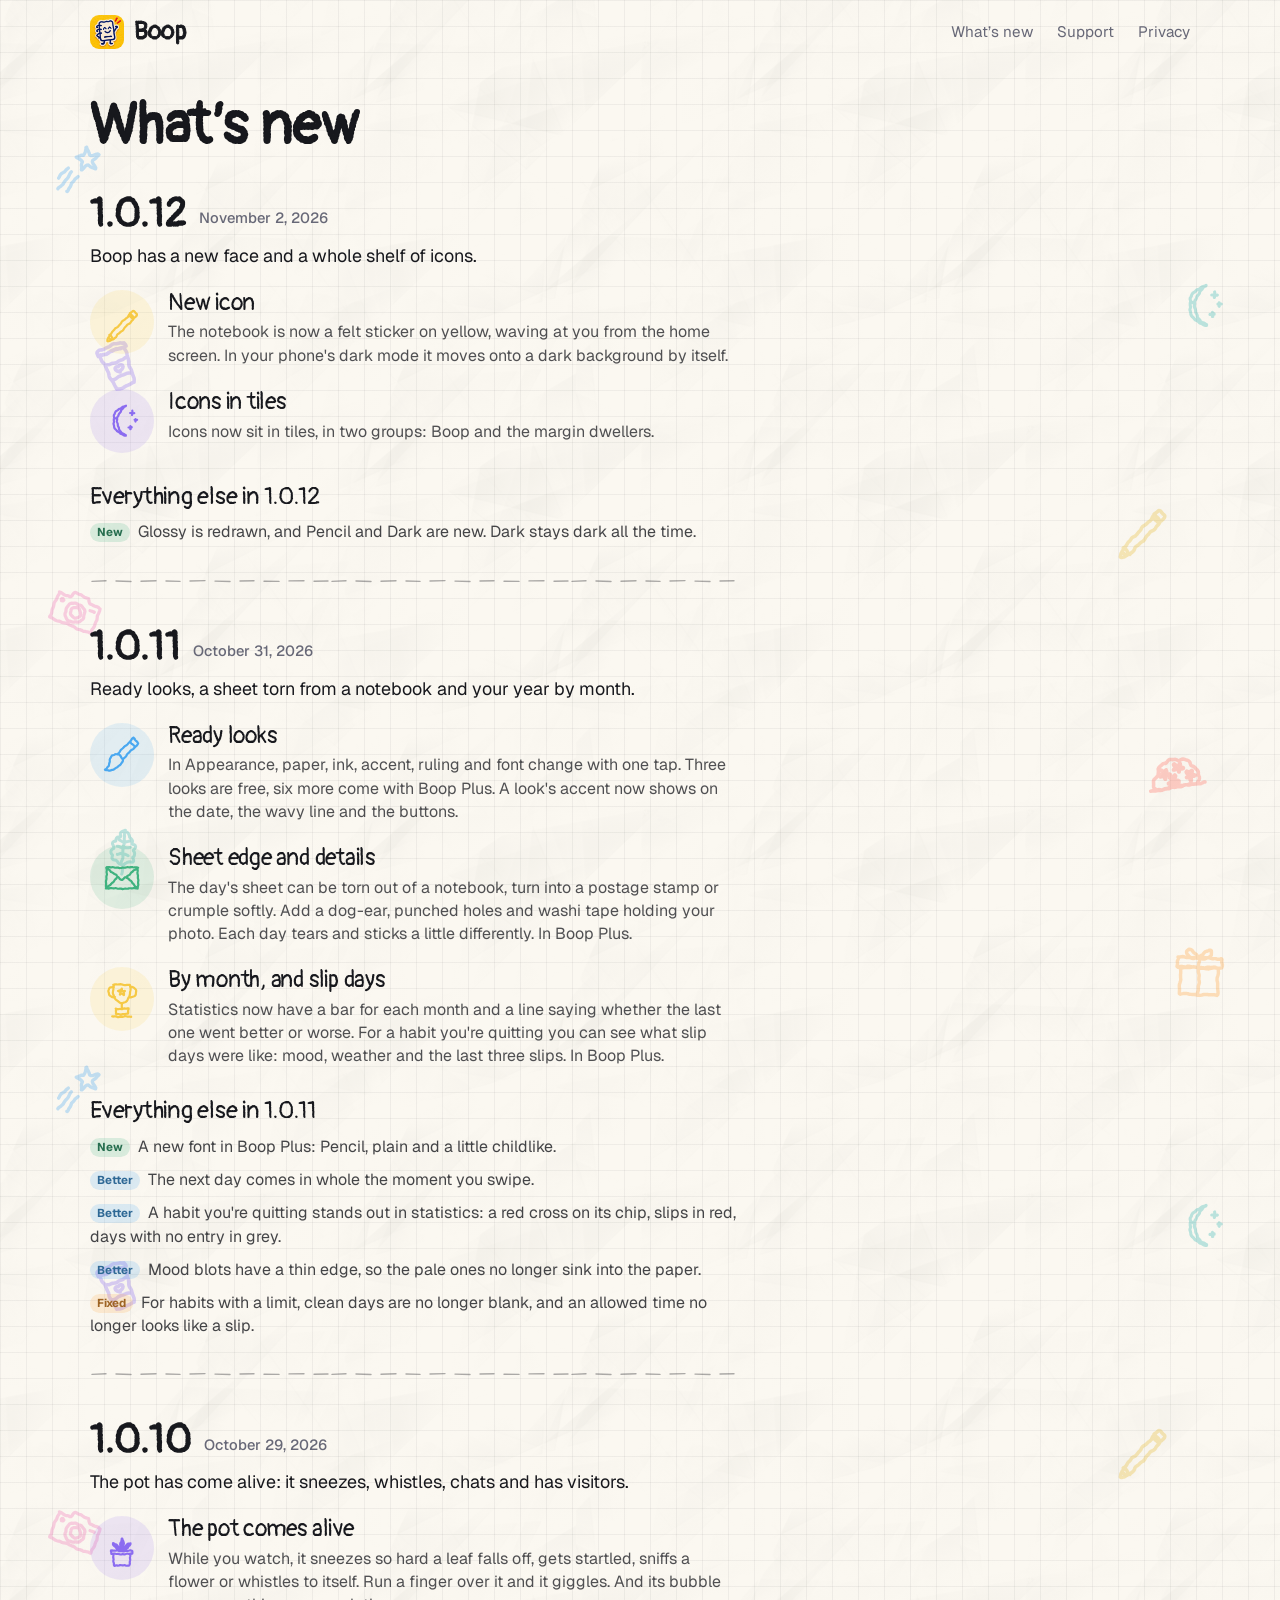
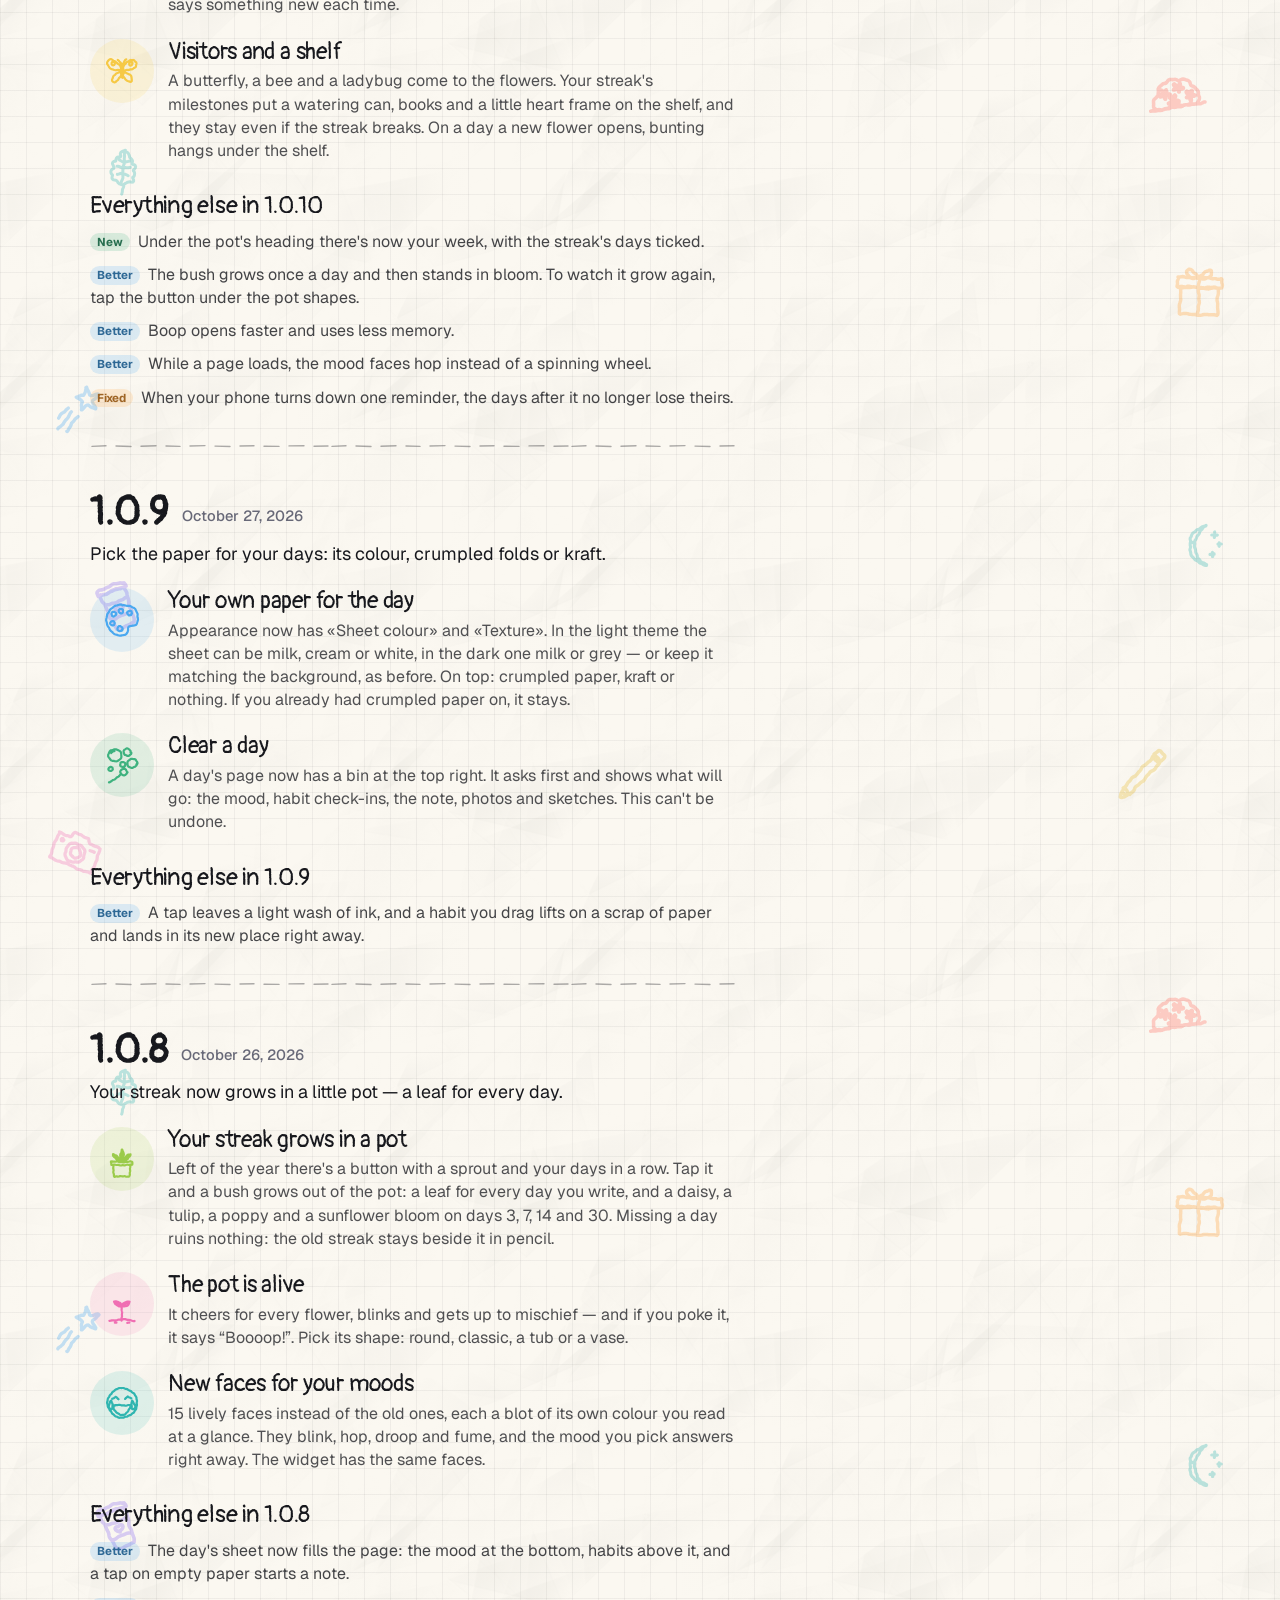
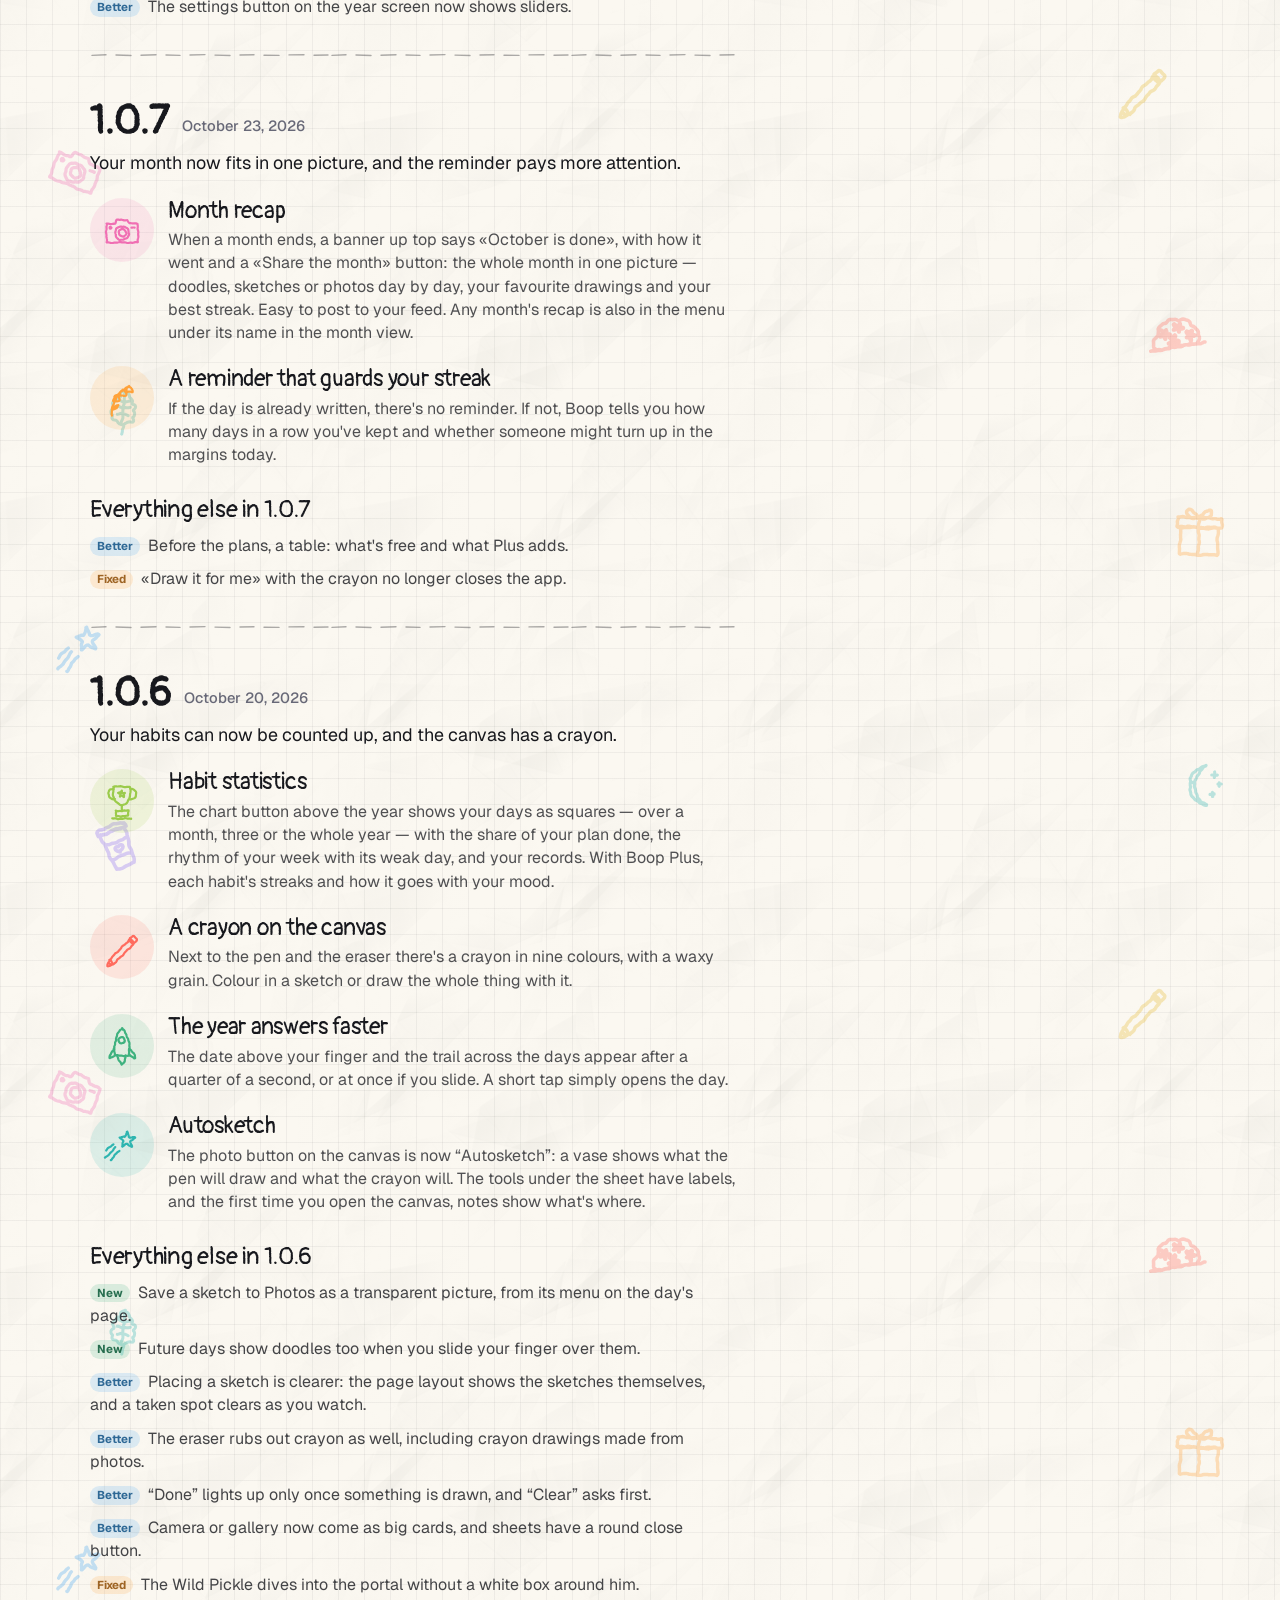
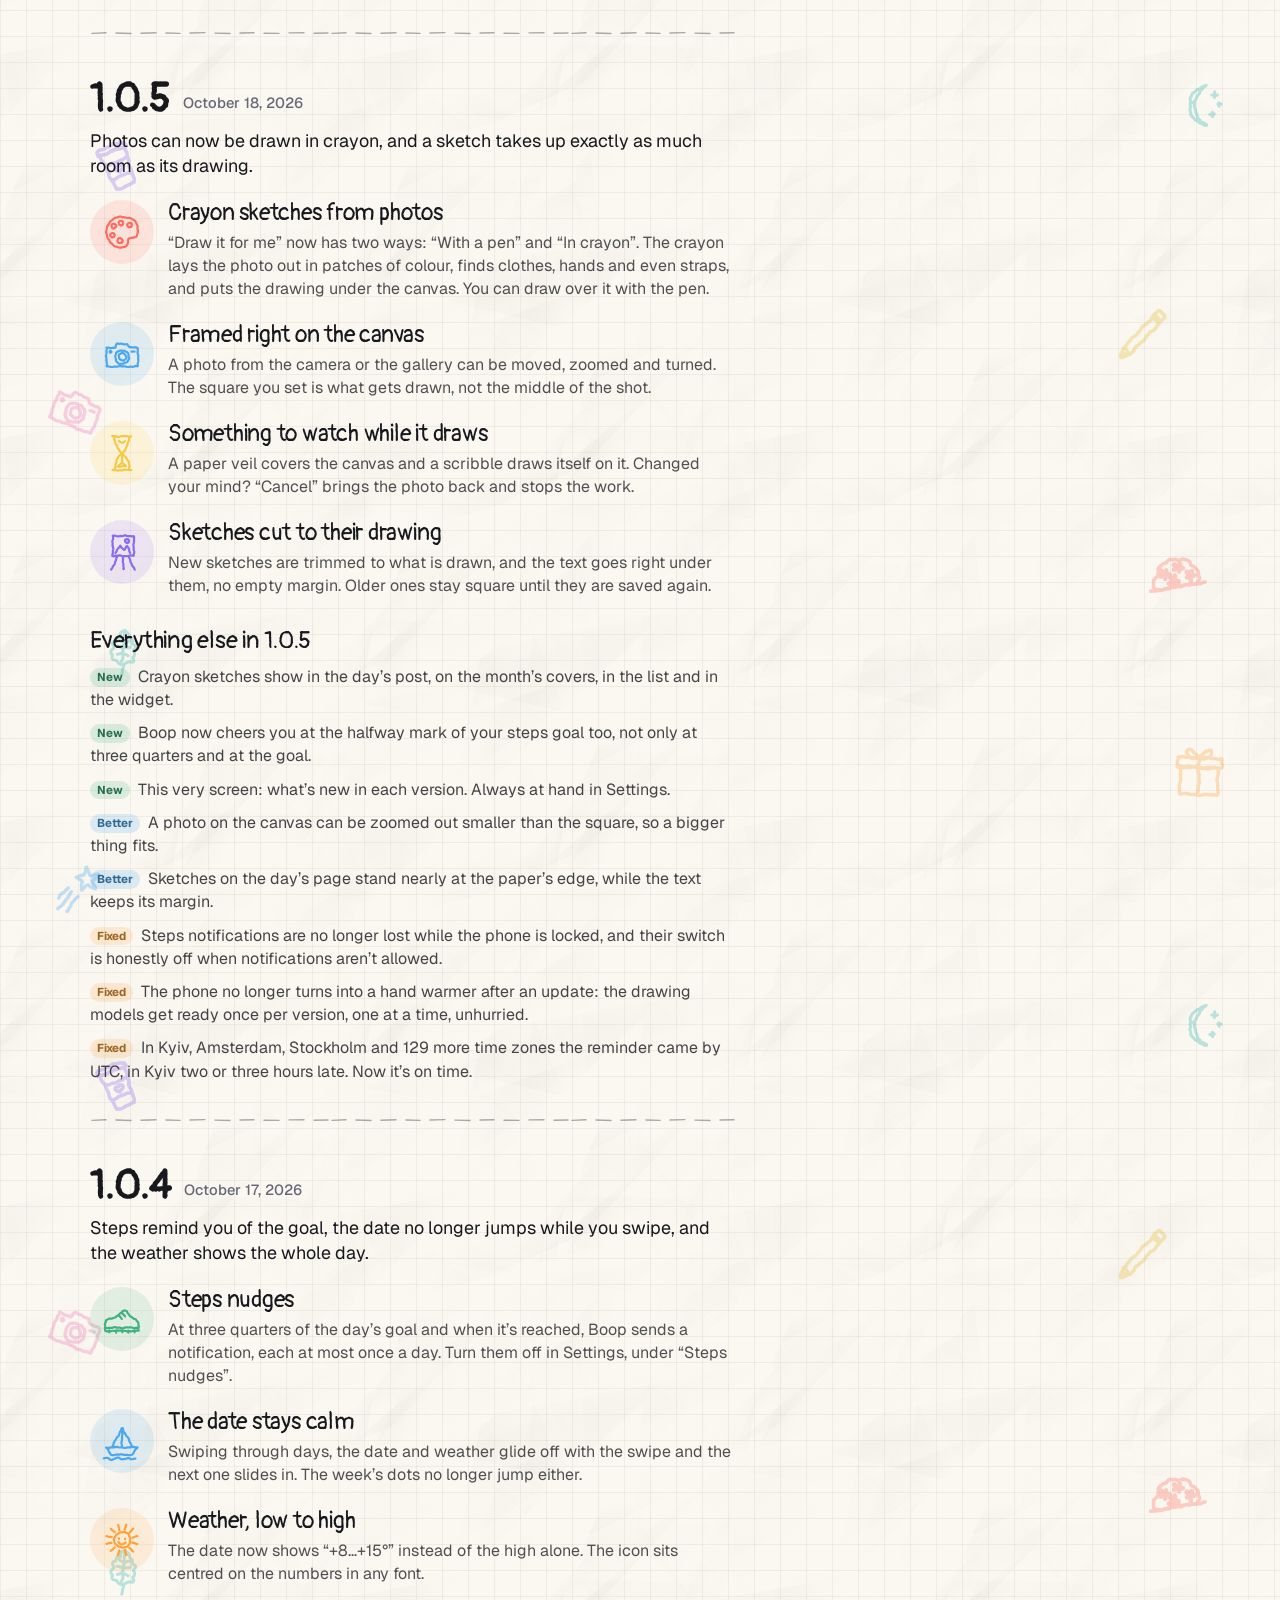
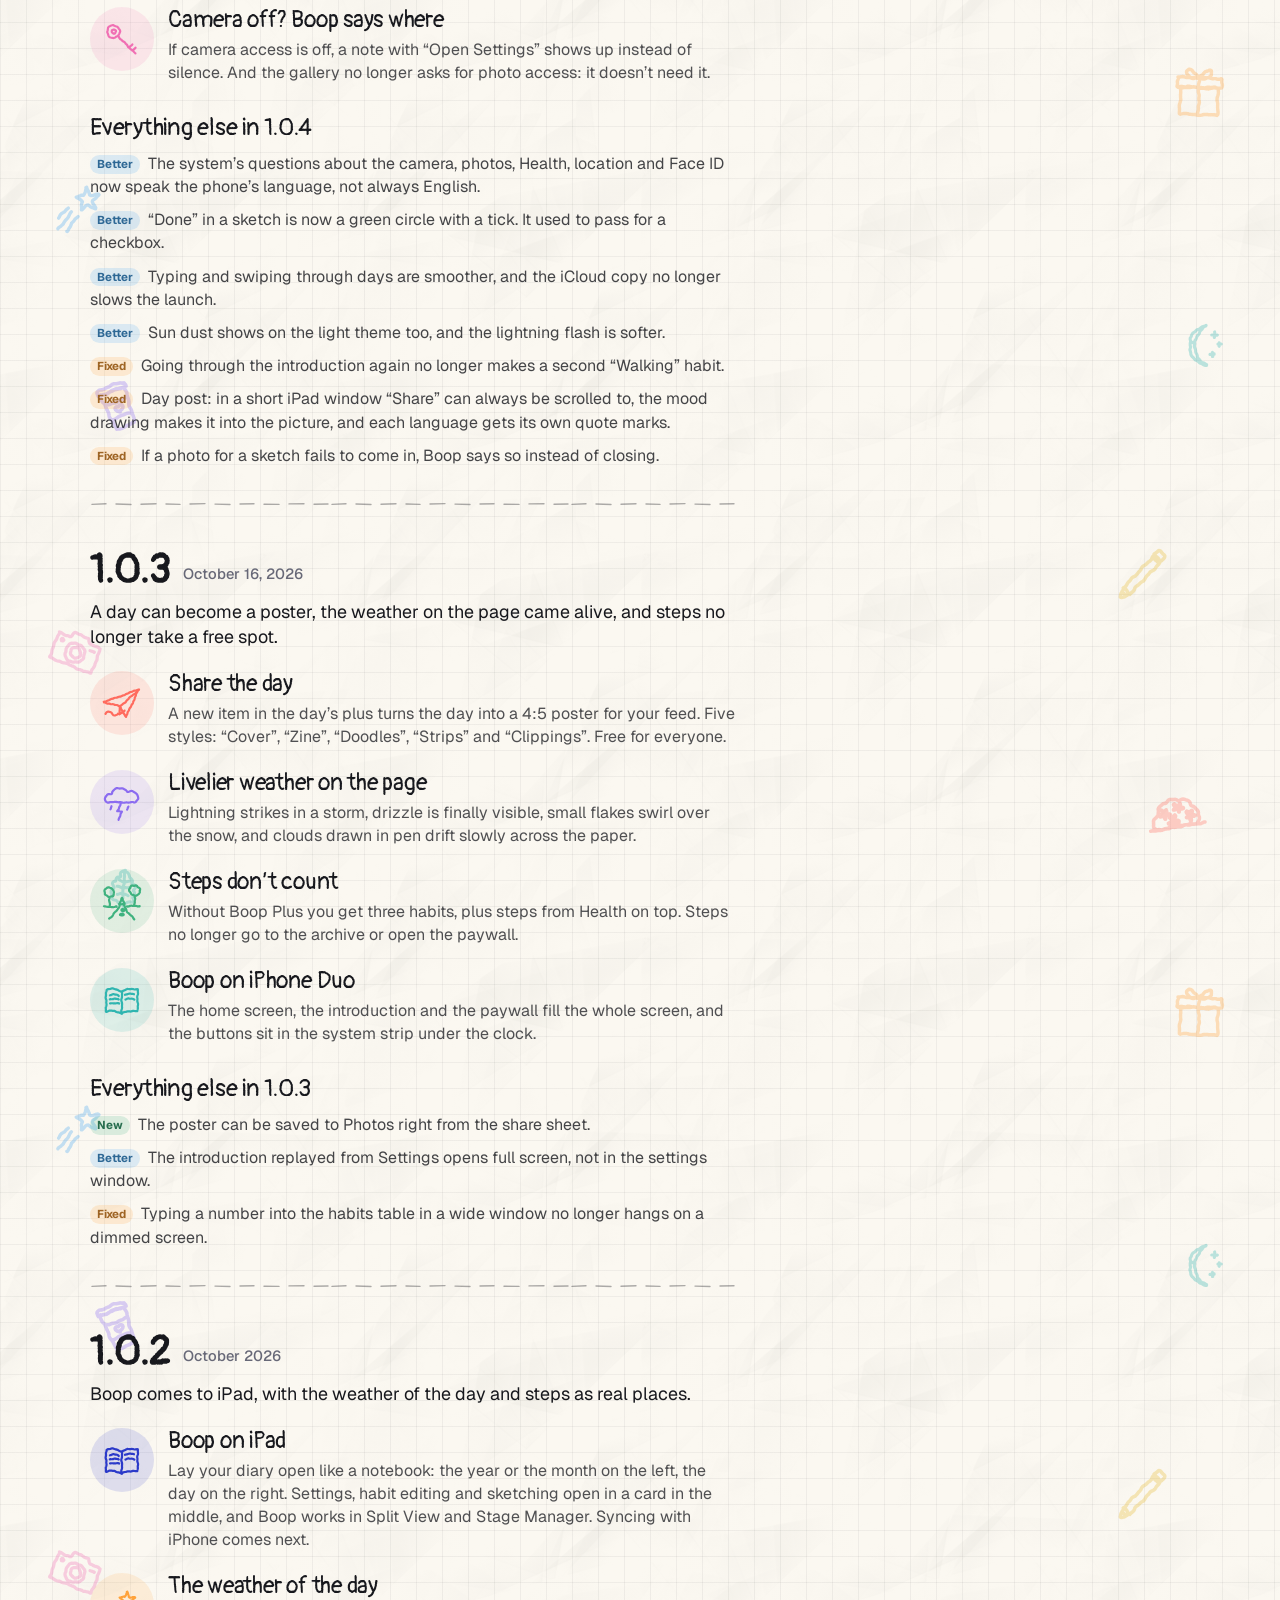
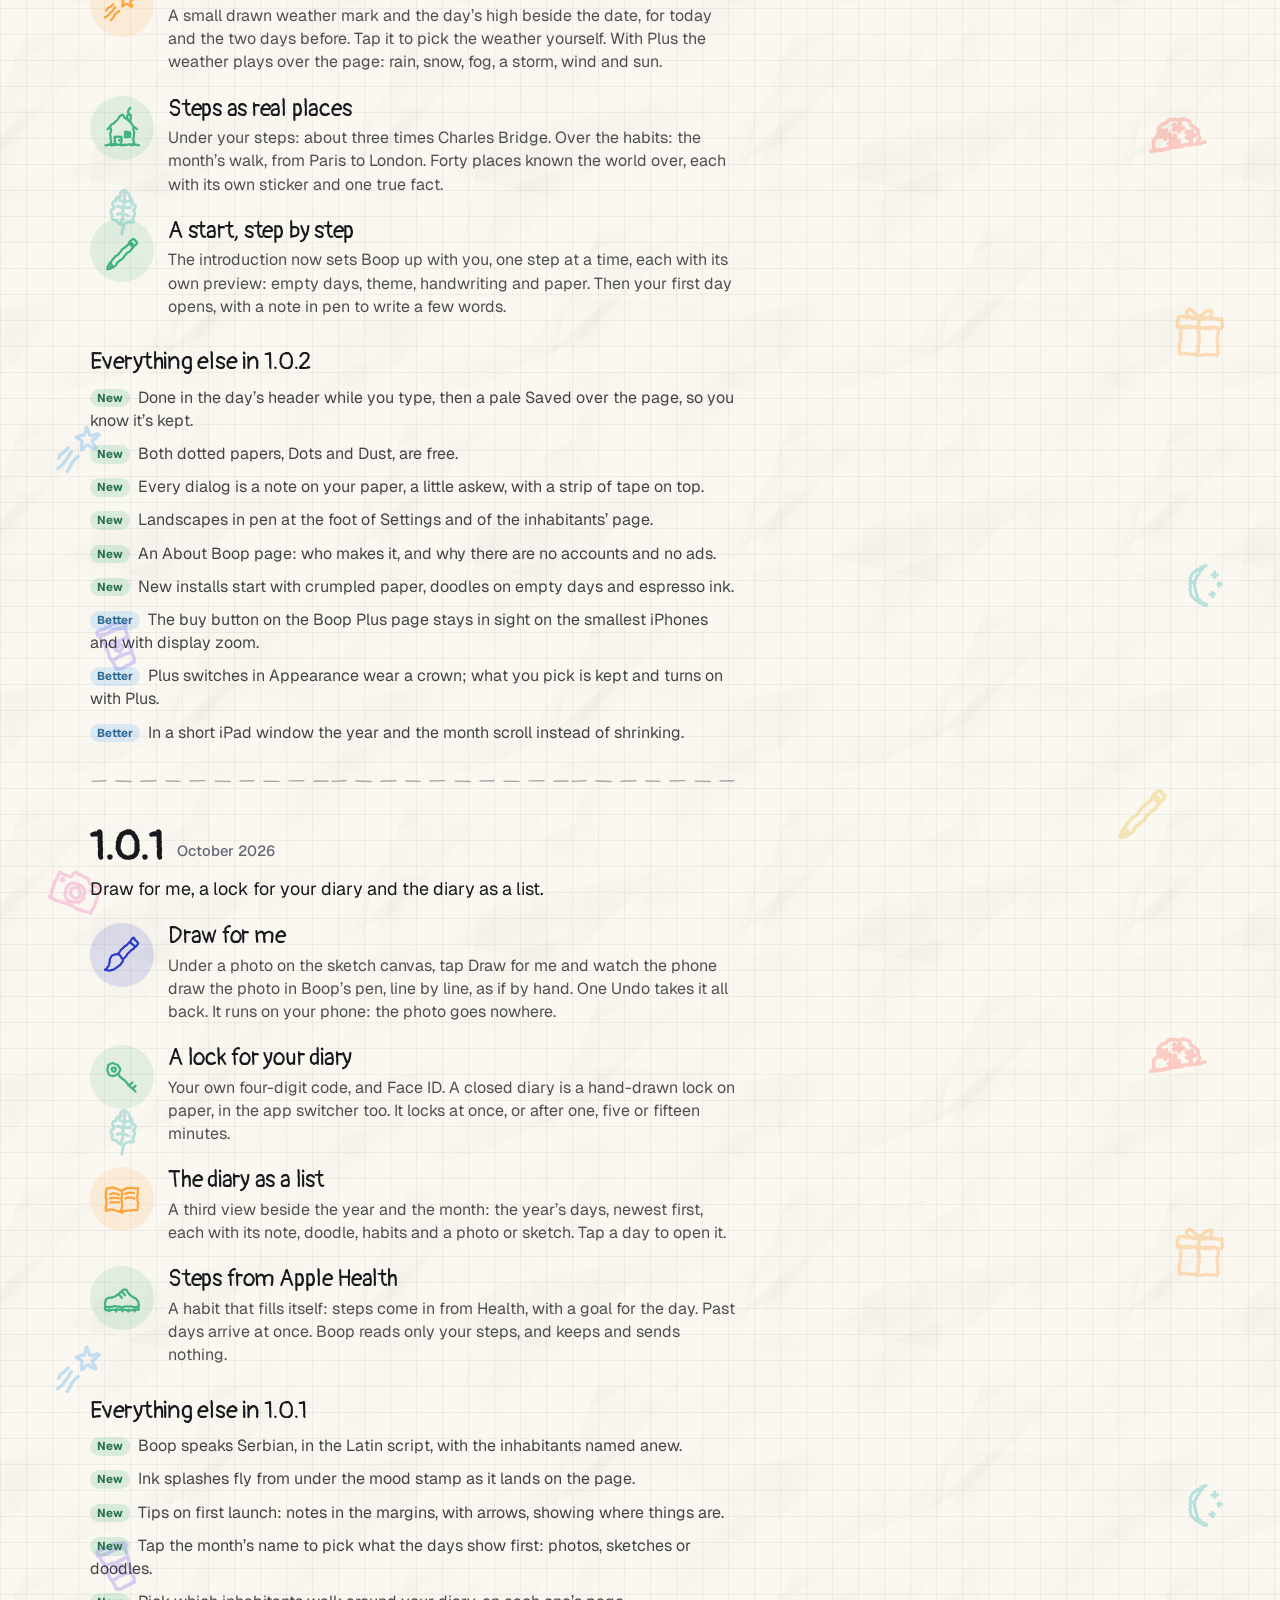
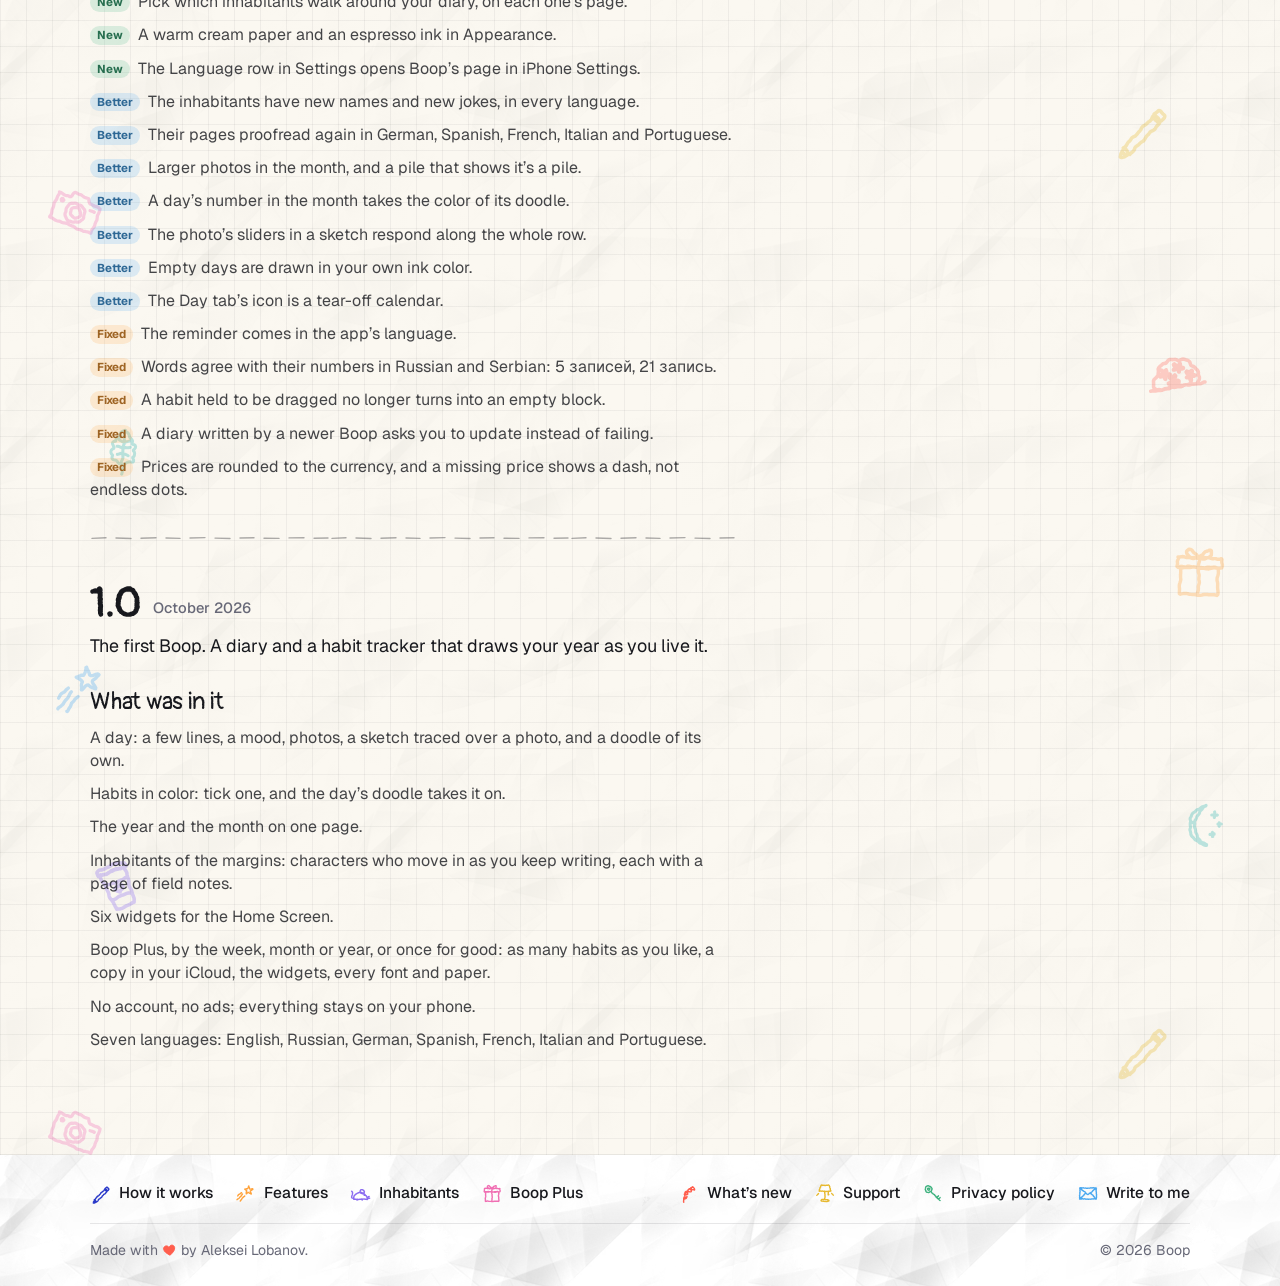
==== changelog/index.html @ 254fb05a "Tour: turns by itself with the mouse over it and with reduced motion too (there as a plain fade); se" ====
<!doctype html>
<html lang="en">
<head>
<meta charset="utf-8">
<meta name="viewport" content="width=device-width, initial-scale=1">
<title>What&#8217;s new in Boop</title>
<meta name="description" content="Every version of Boop, the newest first. 1.0.12: Boop has a new face and a whole shelf of icons.">
<link rel="canonical" href="https://alobanov.github.io/getboop/changelog/">
<meta property="og:title" content="What&#8217;s new in Boop">
<meta property="og:description" content="Every version of Boop, the newest first. 1.0.12: Boop has a new face and a whole shelf of icons.">
<meta property="og:image" content="https://alobanov.github.io/getboop/img/year-canvas.jpg">
<meta name="apple-itunes-app" content="app-id=6818434144">
<link rel="icon" href="../favicon-64.png" type="image/png">
<link rel="apple-touch-icon" href="../apple-touch-icon.png">
<link rel="preconnect" href="https://fonts.googleapis.com">
<link rel="preconnect" href="https://fonts.gstatic.com" crossorigin>
<link href="https://fonts.googleapis.com/css2?family=Geist:wght@400;500;600;700;800&family=Pangolin&display=swap" rel="stylesheet">
<link rel="stylesheet" href="../style.css?v=202611032200">
</head>
<body>
<div class="wrap">
<header class="top">
<a class="brand" href="../"><img class="mark" src="../img/icon.webp" width="34" height="34" alt="">Boop</a>
<nav aria-label="Pages"><a href="../changelog/">What&#8217;s new</a><a href="../support/">Support</a><a href="../privacy/">Privacy</a></nav>
</header>
<main>
<article class="page changelog">
<h1>What&#8217;s new</h1>
<!-- app:start -->
<section class="release" id="v1.0.12">
<header class="rel-head"><h2>1.0.12</h2><span class="when">November 2, 2026</span></header>
<p class="tagline">Boop has a new face and a whole shelf of icons.</p>
<div class="change"><span class="spot" style="--c:#F6C945" aria-hidden="true"><svg viewBox="0 0 40 40"><use href="../img/whats_new.svg#doodle_129"/></svg></span><div><h3>New icon</h3><p>The notebook is now a felt sticker on yellow, waving at you from the home screen. In your phone's dark mode it moves onto a dark background by itself.</p></div></div>
<div class="change"><span class="spot" style="--c:#8B6CF0" aria-hidden="true"><svg viewBox="0 0 40 40"><use href="../img/whats_new.svg#doodle_066"/></svg></span><div><h3>Icons in tiles</h3><p>Icons now sit in tiles, in two groups: Boop and the margin dwellers.</p></div></div>
<h3 class="more">Everything else in 1.0.12</h3>
<ul class="rest">
<li><span class="label new">New</span>Glossy is redrawn, and Pencil and Dark are new. Dark stays dark all the time.</li>
</ul>
</section>
<section class="release" id="v1.0.11">
<header class="rel-head"><h2>1.0.11</h2><span class="when">October 31, 2026</span></header>
<p class="tagline">Ready looks, a sheet torn from a notebook and your year by month.</p>
<div class="change"><span class="spot" style="--c:#4AA8F0" aria-hidden="true"><svg viewBox="0 0 40 40"><use href="../img/whats_new.svg#doodle_167"/></svg></span><div><h3>Ready looks</h3><p>In Appearance, paper, ink, accent, ruling and font change with one tap. Three looks are free, six more come with Boop Plus. A look's accent now shows on the date, the wavy line and the buttons.</p></div></div>
<div class="change"><span class="spot" style="--c:#3FB27F" aria-hidden="true"><svg viewBox="0 0 40 40"><use href="../img/whats_new.svg#doodle_143"/></svg></span><div><h3>Sheet edge and details</h3><p>The day's sheet can be torn out of a notebook, turn into a postage stamp or crumple softly. Add a dog-ear, punched holes and washi tape holding your photo. Each day tears and sticks a little differently. In Boop Plus.</p></div></div>
<div class="change"><span class="spot" style="--c:#F6C945" aria-hidden="true"><svg viewBox="0 0 40 40"><use href="../img/whats_new.svg#doodle_164"/></svg></span><div><h3>By month, and slip days</h3><p>Statistics now have a bar for each month and a line saying whether the last one went better or worse. For a habit you're quitting you can see what slip days were like: mood, weather and the last three slips. In Boop Plus.</p></div></div>
<h3 class="more">Everything else in 1.0.11</h3>
<ul class="rest">
<li><span class="label new">New</span>A new font in Boop Plus: Pencil, plain and a little childlike.</li>
<li><span class="label better">Better</span>The next day comes in whole the moment you swipe.</li>
<li><span class="label better">Better</span>A habit you're quitting stands out in statistics: a red cross on its chip, slips in red, days with no entry in grey.</li>
<li><span class="label better">Better</span>Mood blots have a thin edge, so the pale ones no longer sink into the paper.</li>
<li><span class="label fixed">Fixed</span>For habits with a limit, clean days are no longer blank, and an allowed time no longer looks like a slip.</li>
</ul>
</section>
<section class="release" id="v1.0.10">
<header class="rel-head"><h2>1.0.10</h2><span class="when">October 29, 2026</span></header>
<p class="tagline">The pot has come alive: it sneezes, whistles, chats and has visitors.</p>
<div class="change"><span class="spot" style="--c:#8B6CF0" aria-hidden="true"><svg viewBox="0 0 40 40"><use href="../img/whats_new.svg#doodle_062"/></svg></span><div><h3>The pot comes alive</h3><p>While you watch, it sneezes so hard a leaf falls off, gets startled, sniffs a flower or whistles to itself. Run a finger over it and it giggles. And its bubble says something new each time.</p></div></div>
<div class="change"><span class="spot" style="--c:#F6C945" aria-hidden="true"><svg viewBox="0 0 40 40"><use href="../img/whats_new.svg#doodle_017"/></svg></span><div><h3>Visitors and a shelf</h3><p>A butterfly, a bee and a ladybug come to the flowers. Your streak's milestones put a watering can, books and a little heart frame on the shelf, and they stay even if the streak breaks. On a day a new flower opens, bunting hangs under the shelf.</p></div></div>
<h3 class="more">Everything else in 1.0.10</h3>
<ul class="rest">
<li><span class="label new">New</span>Under the pot's heading there's now your week, with the streak's days ticked.</li>
<li><span class="label better">Better</span>The bush grows once a day and then stands in bloom. To watch it grow again, tap the button under the pot shapes.</li>
<li><span class="label better">Better</span>Boop opens faster and uses less memory.</li>
<li><span class="label better">Better</span>While a page loads, the mood faces hop instead of a spinning wheel.</li>
<li><span class="label fixed">Fixed</span>When your phone turns down one reminder, the days after it no longer lose theirs.</li>
</ul>
</section>
<section class="release" id="v1.0.9">
<header class="rel-head"><h2>1.0.9</h2><span class="when">October 27, 2026</span></header>
<p class="tagline">Pick the paper for your days: its colour, crumpled folds or kraft.</p>
<div class="change"><span class="spot" style="--c:#4AA8F0" aria-hidden="true"><svg viewBox="0 0 40 40"><use href="../img/whats_new.svg#doodle_166"/></svg></span><div><h3>Your own paper for the day</h3><p>Appearance now has «Sheet colour» and «Texture». In the light theme the sheet can be milk, cream or white, in the dark one milk or grey — or keep it matching the background, as before. On top: crumpled paper, kraft or nothing. If you already had crumpled paper on, it stays.</p></div></div>
<div class="change"><span class="spot" style="--c:#3FB27F" aria-hidden="true"><svg viewBox="0 0 40 40"><use href="../img/whats_new.svg#doodle_175"/></svg></span><div><h3>Clear a day</h3><p>A day's page now has a bin at the top right. It asks first and shows what will go: the mood, habit check-ins, the note, photos and sketches. This can't be undone.</p></div></div>
<h3 class="more">Everything else in 1.0.9</h3>
<ul class="rest">
<li><span class="label better">Better</span>A tap leaves a light wash of ink, and a habit you drag lifts on a scrap of paper and lands in its new place right away.</li>
</ul>
</section>
<section class="release" id="v1.0.8">
<header class="rel-head"><h2>1.0.8</h2><span class="when">October 26, 2026</span></header>
<p class="tagline">Your streak now grows in a little pot — a leaf for every day.</p>
<div class="change"><span class="spot" style="--c:#9BCB4B" aria-hidden="true"><svg viewBox="0 0 40 40"><use href="../img/whats_new.svg#doodle_062"/></svg></span><div><h3>Your streak grows in a pot</h3><p>Left of the year there's a button with a sprout and your days in a row. Tap it and a bush grows out of the pot: a leaf for every day you write, and a daisy, a tulip, a poppy and a sunflower bloom on days 3, 7, 14 and 30. Missing a day ruins nothing: the old streak stays beside it in pencil.</p></div></div>
<div class="change"><span class="spot" style="--c:#F06FB3" aria-hidden="true"><svg viewBox="0 0 40 40"><use href="../img/whats_new.svg#doodle_045"/></svg></span><div><h3>The pot is alive</h3><p>It cheers for every flower, blinks and gets up to mischief — and if you poke it, it says “Boooop!”. Pick its shape: round, classic, a tub or a vase.</p></div></div>
<div class="change"><span class="spot" style="--c:#2FB5B0" aria-hidden="true"><svg viewBox="0 0 40 40"><use href="../img/whats_new.svg#doodle_189"/></svg></span><div><h3>New faces for your moods</h3><p>15 lively faces instead of the old ones, each a blot of its own colour you read at a glance. They blink, hop, droop and fume, and the mood you pick answers right away. The widget has the same faces.</p></div></div>
<h3 class="more">Everything else in 1.0.8</h3>
<ul class="rest">
<li><span class="label better">Better</span>The day's sheet now fills the page: the mood at the bottom, habits above it, and a tap on empty paper starts a note.</li>
<li><span class="label better">Better</span>The settings button on the year screen now shows sliders.</li>
</ul>
</section>
<section class="release" id="v1.0.7">
<header class="rel-head"><h2>1.0.7</h2><span class="when">October 23, 2026</span></header>
<p class="tagline">Your month now fits in one picture, and the reminder pays more attention.</p>
<div class="change"><span class="spot" style="--c:#F06FB3" aria-hidden="true"><svg viewBox="0 0 40 40"><use href="../img/whats_new.svg#doodle_153"/></svg></span><div><h3>Month recap</h3><p>When a month ends, a banner up top says «October is done», with how it went and a «Share the month» button: the whole month in one picture — doodles, sketches or photos day by day, your favourite drawings and your best streak. Easy to post to your feed. Any month's recap is also in the menu under its name in the month view.</p></div></div>
<div class="change"><span class="spot" style="--c:#FFA23A" aria-hidden="true"><svg viewBox="0 0 40 40"><use href="../img/whats_new.svg#doodle_001"/></svg></span><div><h3>A reminder that guards your streak</h3><p>If the day is already written, there's no reminder. If not, Boop tells you how many days in a row you've kept and whether someone might turn up in the margins today.</p></div></div>
<h3 class="more">Everything else in 1.0.7</h3>
<ul class="rest">
<li><span class="label better">Better</span>Before the plans, a table: what's free and what Plus adds.</li>
<li><span class="label fixed">Fixed</span>«Draw it for me» with the crayon no longer closes the app.</li>
</ul>
</section>
<section class="release" id="v1.0.6">
<header class="rel-head"><h2>1.0.6</h2><span class="when">October 20, 2026</span></header>
<p class="tagline">Your habits can now be counted up, and the canvas has a crayon.</p>
<div class="change"><span class="spot" style="--c:#9BCB4B" aria-hidden="true"><svg viewBox="0 0 40 40"><use href="../img/whats_new.svg#doodle_164"/></svg></span><div><h3>Habit statistics</h3><p>The chart button above the year shows your days as squares — over a month, three or the whole year — with the share of your plan done, the rhythm of your week with its weak day, and your records. With Boop Plus, each habit's streaks and how it goes with your mood.</p></div></div>
<div class="change"><span class="spot" style="--c:#FF6B5E" aria-hidden="true"><svg viewBox="0 0 40 40"><use href="../img/whats_new.svg#doodle_129"/></svg></span><div><h3>A crayon on the canvas</h3><p>Next to the pen and the eraser there's a crayon in nine colours, with a waxy grain. Colour in a sketch or draw the whole thing with it.</p></div></div>
<div class="change"><span class="spot" style="--c:#3FB27F" aria-hidden="true"><svg viewBox="0 0 40 40"><use href="../img/whats_new.svg#doodle_121"/></svg></span><div><h3>The year answers faster</h3><p>The date above your finger and the trail across the days appear after a quarter of a second, or at once if you slide. A short tap simply opens the day.</p></div></div>
<div class="change"><span class="spot" style="--c:#2FB5B0" aria-hidden="true"><svg viewBox="0 0 40 40"><use href="../img/whats_new.svg#doodle_068"/></svg></span><div><h3>Autosketch</h3><p>The photo button on the canvas is now “Autosketch”: a vase shows what the pen will draw and what the crayon will. The tools under the sheet have labels, and the first time you open the canvas, notes show what's where.</p></div></div>
<h3 class="more">Everything else in 1.0.6</h3>
<ul class="rest">
<li><span class="label new">New</span>Save a sketch to Photos as a transparent picture, from its menu on the day's page.</li>
<li><span class="label new">New</span>Future days show doodles too when you slide your finger over them.</li>
<li><span class="label better">Better</span>Placing a sketch is clearer: the page layout shows the sketches themselves, and a taken spot clears as you watch.</li>
<li><span class="label better">Better</span>The eraser rubs out crayon as well, including crayon drawings made from photos.</li>
<li><span class="label better">Better</span>“Done” lights up only once something is drawn, and “Clear” asks first.</li>
<li><span class="label better">Better</span>Camera or gallery now come as big cards, and sheets have a round close button.</li>
<li><span class="label fixed">Fixed</span>The Wild Pickle dives into the portal without a white box around him.</li>
</ul>
</section>
<section class="release" id="v1.0.5">
<header class="rel-head"><h2>1.0.5</h2><span class="when">October 18, 2026</span></header>
<p class="tagline">Photos can now be drawn in crayon, and a sketch takes up exactly as much room as its drawing.</p>
<div class="change"><span class="spot" style="--c:#FF6B5E" aria-hidden="true"><svg viewBox="0 0 40 40"><use href="../img/whats_new.svg#doodle_166"/></svg></span><div><h3>Crayon sketches from photos</h3><p>“Draw it for me” now has two ways: “With a pen” and “In crayon”. The crayon lays the photo out in patches of colour, finds clothes, hands and even straps, and puts the drawing under the canvas. You can draw over it with the pen.</p></div></div>
<div class="change"><span class="spot" style="--c:#4AA8F0" aria-hidden="true"><svg viewBox="0 0 40 40"><use href="../img/whats_new.svg#doodle_153"/></svg></span><div><h3>Framed right on the canvas</h3><p>A photo from the camera or the gallery can be moved, zoomed and turned. The square you set is what gets drawn, not the middle of the shot.</p></div></div>
<div class="change"><span class="spot" style="--c:#F6C945" aria-hidden="true"><svg viewBox="0 0 40 40"><use href="../img/whats_new.svg#doodle_160"/></svg></span><div><h3>Something to watch while it draws</h3><p>A paper veil covers the canvas and a scribble draws itself on it. Changed your mind? “Cancel” brings the photo back and stops the work.</p></div></div>
<div class="change"><span class="spot" style="--c:#8B6CF0" aria-hidden="true"><svg viewBox="0 0 40 40"><use href="../img/whats_new.svg#doodle_168"/></svg></span><div><h3>Sketches cut to their drawing</h3><p>New sketches are trimmed to what is drawn, and the text goes right under them, no empty margin. Older ones stay square until they are saved again.</p></div></div>
<h3 class="more">Everything else in 1.0.5</h3>
<ul class="rest">
<li><span class="label new">New</span>Crayon sketches show in the day’s post, on the month’s covers, in the list and in the widget.</li>
<li><span class="label new">New</span>Boop now cheers you at the halfway mark of your steps goal too, not only at three quarters and at the goal.</li>
<li><span class="label new">New</span>This very screen: what’s new in each version. Always at hand in Settings.</li>
<li><span class="label better">Better</span>A photo on the canvas can be zoomed out smaller than the square, so a bigger thing fits.</li>
<li><span class="label better">Better</span>Sketches on the day’s page stand nearly at the paper’s edge, while the text keeps its margin.</li>
<li><span class="label fixed">Fixed</span>Steps notifications are no longer lost while the phone is locked, and their switch is honestly off when notifications aren’t allowed.</li>
<li><span class="label fixed">Fixed</span>The phone no longer turns into a hand warmer after an update: the drawing models get ready once per version, one at a time, unhurried.</li>
<li><span class="label fixed">Fixed</span>In Kyiv, Amsterdam, Stockholm and 129 more time zones the reminder came by UTC, in Kyiv two or three hours late. Now it’s on time.</li>
</ul>
</section>
<section class="release" id="v1.0.4">
<header class="rel-head"><h2>1.0.4</h2><span class="when">October 17, 2026</span></header>
<p class="tagline">Steps remind you of the goal, the date no longer jumps while you swipe, and the weather shows the whole day.</p>
<div class="change"><span class="spot" style="--c:#3FB27F" aria-hidden="true"><svg viewBox="0 0 40 40"><use href="../img/whats_new.svg#doodle_163"/></svg></span><div><h3>Steps nudges</h3><p>At three quarters of the day’s goal and when it’s reached, Boop sends a notification, each at most once a day. Turn them off in Settings, under “Steps nudges”.</p></div></div>
<div class="change"><span class="spot" style="--c:#4AA8F0" aria-hidden="true"><svg viewBox="0 0 40 40"><use href="../img/whats_new.svg#doodle_133"/></svg></span><div><h3>The date stays calm</h3><p>Swiping through days, the date and weather glide off with the swipe and the next one slides in. The week’s dots no longer jump either.</p></div></div>
<div class="change"><span class="spot" style="--c:#FFA23A" aria-hidden="true"><svg viewBox="0 0 40 40"><use href="../img/whats_new.svg#doodle_008"/></svg></span><div><h3>Weather, low to high</h3><p>The date now shows “+8…+15°” instead of the high alone. The icon sits centred on the numbers in any font.</p></div></div>
<div class="change"><span class="spot" style="--c:#F06FB3" aria-hidden="true"><svg viewBox="0 0 40 40"><use href="../img/whats_new.svg#doodle_154"/></svg></span><div><h3>Camera off? Boop says where</h3><p>If camera access is off, a note with “Open Settings” shows up instead of silence. And the gallery no longer asks for photo access: it doesn’t need it.</p></div></div>
<h3 class="more">Everything else in 1.0.4</h3>
<ul class="rest">
<li><span class="label better">Better</span>The system’s questions about the camera, photos, Health, location and Face ID now speak the phone’s language, not always English.</li>
<li><span class="label better">Better</span>“Done” in a sketch is now a green circle with a tick. It used to pass for a checkbox.</li>
<li><span class="label better">Better</span>Typing and swiping through days are smoother, and the iCloud copy no longer slows the launch.</li>
<li><span class="label better">Better</span>Sun dust shows on the light theme too, and the lightning flash is softer.</li>
<li><span class="label fixed">Fixed</span>Going through the introduction again no longer makes a second “Walking” habit.</li>
<li><span class="label fixed">Fixed</span>Day post: in a short iPad window “Share” can always be scrolled to, the mood drawing makes it into the picture, and each language gets its own quote marks.</li>
<li><span class="label fixed">Fixed</span>If a photo for a sketch fails to come in, Boop says so instead of closing.</li>
</ul>
</section>
<section class="release" id="v1.0.3">
<header class="rel-head"><h2>1.0.3</h2><span class="when">October 16, 2026</span></header>
<p class="tagline">A day can become a poster, the weather on the page came alive, and steps no longer take a free spot.</p>
<div class="change"><span class="spot" style="--c:#FF6B5E" aria-hidden="true"><svg viewBox="0 0 40 40"><use href="../img/whats_new.svg#doodle_155"/></svg></span><div><h3>Share the day</h3><p>A new item in the day’s plus turns the day into a 4:5 poster for your feed. Five styles: “Cover”, “Zine”, “Doodles”, “Strips” and “Clippings”. Free for everyone.</p></div></div>
<div class="change"><span class="spot" style="--c:#8B6CF0" aria-hidden="true"><svg viewBox="0 0 40 40"><use href="../img/whats_new.svg#doodle_050"/></svg></span><div><h3>Livelier weather on the page</h3><p>Lightning strikes in a storm, drizzle is finally visible, small flakes swirl over the snow, and clouds drawn in pen drift slowly across the paper.</p></div></div>
<div class="change"><span class="spot" style="--c:#3FB27F" aria-hidden="true"><svg viewBox="0 0 40 40"><use href="../img/whats_new.svg#doodle_203"/></svg></span><div><h3>Steps don’t count</h3><p>Without Boop Plus you get three habits, plus steps from Health on top. Steps no longer go to the archive or open the paywall.</p></div></div>
<div class="change"><span class="spot" style="--c:#2FB5B0" aria-hidden="true"><svg viewBox="0 0 40 40"><use href="../img/whats_new.svg#doodle_070"/></svg></span><div><h3>Boop on iPhone Duo</h3><p>The home screen, the introduction and the paywall fill the whole screen, and the buttons sit in the system strip under the clock.</p></div></div>
<h3 class="more">Everything else in 1.0.3</h3>
<ul class="rest">
<li><span class="label new">New</span>The poster can be saved to Photos right from the share sheet.</li>
<li><span class="label better">Better</span>The introduction replayed from Settings opens full screen, not in the settings window.</li>
<li><span class="label fixed">Fixed</span>Typing a number into the habits table in a wide window no longer hangs on a dimmed screen.</li>
</ul>
</section>
<!-- app:end -->
<section class="release" id="v1.0.2">
<header class="rel-head"><h2>1.0.2</h2><span class="when">October 2026</span></header>
<p class="tagline">Boop comes to iPad, with the weather of the day and steps as real places.</p>
<div class="change"><span class="spot" style="--c:#2B3AC9" aria-hidden="true"><svg viewBox="0 0 40 40"><use href="../img/doodles.svg#book"/></svg></span><div><h3>Boop on iPad</h3><p>Lay your diary open like a notebook: the year or the month on the left, the day on the right. Settings, habit editing and sketching open in a card in the middle, and Boop works in Split View and Stage Manager. Syncing with iPhone comes next.</p></div></div>
<div class="change"><span class="spot" style="--c:#FFA23A" aria-hidden="true"><svg viewBox="0 0 40 40"><use href="../img/doodles.svg#star"/></svg></span><div><h3>The weather of the day</h3><p>A small drawn weather mark and the day&#8217;s high beside the date, for today and the two days before. Tap it to pick the weather yourself. With Plus the weather plays over the page: rain, snow, fog, a storm, wind and sun.</p></div></div>
<div class="change"><span class="spot" style="--c:#3FB27F" aria-hidden="true"><svg viewBox="0 0 40 40"><use href="../img/doodles.svg#home"/></svg></span><div><h3>Steps as real places</h3><p>Under your steps: about three times Charles Bridge. Over the habits: the month&#8217;s walk, from Paris to London. Forty places known the world over, each with its own sticker and one true fact.</p></div></div>
<div class="change"><span class="spot" style="--c:#3FB27F" aria-hidden="true"><svg viewBox="0 0 40 40"><use href="../img/doodles.svg#pencil"/></svg></span><div><h3>A start, step by step</h3><p>The introduction now sets Boop up with you, one step at a time, each with its own preview: empty days, theme, handwriting and paper. Then your first day opens, with a note in pen to write a few words.</p></div></div>
<h3 class="more">Everything else in 1.0.2</h3>
<ul class="rest">
<li><span class="label new">New</span>Done in the day&#8217;s header while you type, then a pale Saved over the page, so you know it&#8217;s kept.</li>
<li><span class="label new">New</span>Both dotted papers, Dots and Dust, are free.</li>
<li><span class="label new">New</span>Every dialog is a note on your paper, a little askew, with a strip of tape on top.</li>
<li><span class="label new">New</span>Landscapes in pen at the foot of Settings and of the inhabitants&#8217; page.</li>
<li><span class="label new">New</span>An About Boop page: who makes it, and why there are no accounts and no ads.</li>
<li><span class="label new">New</span>New installs start with crumpled paper, doodles on empty days and espresso ink.</li>
<li><span class="label better">Better</span>The buy button on the Boop Plus page stays in sight on the smallest iPhones and with display zoom.</li>
<li><span class="label better">Better</span>Plus switches in Appearance wear a crown; what you pick is kept and turns on with Plus.</li>
<li><span class="label better">Better</span>In a short iPad window the year and the month scroll instead of shrinking.</li>
</ul>
</section>
<section class="release" id="v1.0.1">
<header class="rel-head"><h2>1.0.1</h2><span class="when">October 2026</span></header>
<p class="tagline">Draw for me, a lock for your diary and the diary as a list.</p>
<div class="change"><span class="spot" style="--c:#2B3AC9" aria-hidden="true"><svg viewBox="0 0 40 40"><use href="../img/doodles.svg#brush"/></svg></span><div><h3>Draw for me</h3><p>Under a photo on the sketch canvas, tap Draw for me and watch the phone draw the photo in Boop&#8217;s pen, line by line, as if by hand. One Undo takes it all back. It runs on your phone: the photo goes nowhere.</p></div></div>
<div class="change"><span class="spot" style="--c:#3FB27F" aria-hidden="true"><svg viewBox="0 0 40 40"><use href="../img/doodles.svg#key"/></svg></span><div><h3>A lock for your diary</h3><p>Your own four-digit code, and Face ID. A closed diary is a hand-drawn lock on paper, in the app switcher too. It locks at once, or after one, five or fifteen minutes.</p></div></div>
<div class="change"><span class="spot" style="--c:#FFA23A" aria-hidden="true"><svg viewBox="0 0 40 40"><use href="../img/doodles.svg#book"/></svg></span><div><h3>The diary as a list</h3><p>A third view beside the year and the month: the year&#8217;s days, newest first, each with its note, doodle, habits and a photo or sketch. Tap a day to open it.</p></div></div>
<div class="change"><span class="spot" style="--c:#3FB27F" aria-hidden="true"><svg viewBox="0 0 40 40"><use href="../img/doodles.svg#run"/></svg></span><div><h3>Steps from Apple Health</h3><p>A habit that fills itself: steps come in from Health, with a goal for the day. Past days arrive at once. Boop reads only your steps, and keeps and sends nothing.</p></div></div>
<h3 class="more">Everything else in 1.0.1</h3>
<ul class="rest">
<li><span class="label new">New</span>Boop speaks Serbian, in the Latin script, with the inhabitants named anew.</li>
<li><span class="label new">New</span>Ink splashes fly from under the mood stamp as it lands on the page.</li>
<li><span class="label new">New</span>Tips on first launch: notes in the margins, with arrows, showing where things are.</li>
<li><span class="label new">New</span>Tap the month&#8217;s name to pick what the days show first: photos, sketches or doodles.</li>
<li><span class="label new">New</span>Pick which inhabitants walk around your diary, on each one&#8217;s page.</li>
<li><span class="label new">New</span>A warm cream paper and an espresso ink in Appearance.</li>
<li><span class="label new">New</span>The Language row in Settings opens Boop&#8217;s page in iPhone Settings.</li>
<li><span class="label better">Better</span>The inhabitants have new names and new jokes, in every language.</li>
<li><span class="label better">Better</span>Their pages proofread again in German, Spanish, French, Italian and Portuguese.</li>
<li><span class="label better">Better</span>Larger photos in the month, and a pile that shows it&#8217;s a pile.</li>
<li><span class="label better">Better</span>A day&#8217;s number in the month takes the color of its doodle.</li>
<li><span class="label better">Better</span>The photo&#8217;s sliders in a sketch respond along the whole row.</li>
<li><span class="label better">Better</span>Empty days are drawn in your own ink color.</li>
<li><span class="label better">Better</span>The Day tab&#8217;s icon is a tear-off calendar.</li>
<li><span class="label fixed">Fixed</span>The reminder comes in the app&#8217;s language.</li>
<li><span class="label fixed">Fixed</span>Words agree with their numbers in Russian and Serbian: 5 записей, 21 запись.</li>
<li><span class="label fixed">Fixed</span>A habit held to be dragged no longer turns into an empty block.</li>
<li><span class="label fixed">Fixed</span>A diary written by a newer Boop asks you to update instead of failing.</li>
<li><span class="label fixed">Fixed</span>Prices are rounded to the currency, and a missing price shows a dash, not endless dots.</li>
</ul>
</section>
<section class="release" id="v1.0">
<header class="rel-head"><h2>1.0</h2><span class="when">October 2026</span></header>
<p class="tagline">The first Boop. A diary and a habit tracker that draws your year as you live it.</p>
<h3 class="more">What was in it</h3>
<ul class="rest">
<li>A day: a few lines, a mood, photos, a sketch traced over a photo, and a doodle of its own.</li>
<li>Habits in color: tick one, and the day&#8217;s doodle takes it on.</li>
<li>The year and the month on one page.</li>
<li>Inhabitants of the margins: characters who move in as you keep writing, each with a page of field notes.</li>
<li>Six widgets for the Home Screen.</li>
<li>Boop Plus, by the week, month or year, or once for good: as many habits as you like, a copy in your iCloud, the widgets, every font and paper.</li>
<li>No account, no ads; everything stays on your phone.</li>
<li>Seven languages: English, Russian, German, Spanish, French, Italian and Portuguese.</li>
</ul>
</section>
</article>
</main>
<footer class="foot">
<div class="foot-main">
<nav class="foot-col" aria-label="The app"><a href="../#how"><svg viewBox="0 0 40 40" style="stroke:#2B3AC9" aria-hidden="true"><use href="../img/doodles.svg#pencil"/></svg>How it works</a><a href="../#everything"><svg viewBox="0 0 40 40" style="stroke:#FFA23A" aria-hidden="true"><use href="../img/doodles.svg#star"/></svg>Features</a><a href="../#inhabitants"><svg viewBox="0 0 40 40" style="stroke:#8B6CF0" aria-hidden="true"><use href="../img/doodles.svg#mouse"/></svg>Inhabitants</a><a href="../#plus"><svg viewBox="0 0 40 40" style="stroke:#F06FB3" aria-hidden="true"><use href="../img/doodles.svg#gift"/></svg>Boop Plus</a></nav>
<nav class="foot-col" aria-label="Help"><a href="../changelog/"><svg viewBox="0 0 40 40" style="stroke:#FF5E4D" aria-hidden="true"><use href="../img/doodles.svg#bells"/></svg>What&#8217;s new</a><a href="../support/"><svg viewBox="0 0 40 40" style="stroke:#E7B92F" aria-hidden="true"><use href="../img/doodles.svg#lamp"/></svg>Support</a><a href="../privacy/"><svg viewBox="0 0 40 40" style="stroke:#3FB27F" aria-hidden="true"><use href="../img/doodles.svg#key"/></svg>Privacy policy</a><a href="mailto:katleta5000@gmail.com"><svg viewBox="0 0 40 40" style="stroke:#4AA8F0" aria-hidden="true"><use href="../img/doodles.svg#envelope"/></svg>Write to me</a></nav>
</div>
<div class="foot-line"><span>Made with <svg class="heart" viewBox="0 0 24 22" role="img" aria-label="love"><path d="M12 19.5C6.5 15.6 3 12.4 3 8.3 3 5.6 5 3.6 7.5 3.6c1.9 0 3.4 1.1 4.5 2.9 1.1-1.8 2.6-2.9 4.5-2.9 2.5 0 4.5 2 4.5 4.7 0 4.1-3.5 7.3-9 11.2z"/></svg> by Aleksei Lobanov.</span><span>&#169; 2026 Boop</span></div>
</footer>
</div>
</body>
</html>
---- style.css ----
/* Boop's site. Dense and lively, in the manner of today's iOS app pages: a split hero
   with things floating round a thin iPhone, a running ribbon, a film, numbered features,
   live bits of the app redrawn in HTML, and the inhabitants walking a dark band. */

:root {
  --bg: #FFFCF4;
  --warm: #FFF4D6;
  --surface: #FFFFFF;
  --text: #17181D;
  --muted: #676877;
  --line: rgba(23, 24, 29, 0.08);
  --ink: #2B3AC9;
  --coral: #FF5E4D;
  --sun: #F6C945;
  --night: #15173A;
  --shadow: 0 30px 60px -28px rgba(23, 24, 29, 0.35), 0 10px 22px -14px rgba(23, 24, 29, 0.2);
  --shadow-sm: 0 1px 2px rgba(23, 24, 29, 0.06), 0 10px 28px -14px rgba(23, 24, 29, 0.22);
  --font: "Geist", ui-sans-serif, system-ui, -apple-system, sans-serif;
  --mono: "Geist Mono", ui-monospace, monospace;
  /* The app's pen, for headings and big figures; the rest stays in the sans. */
  --pen: "Pangolin", "Geist", sans-serif;
  color-scheme: light;
}

* { box-sizing: border-box; }
html { -webkit-text-size-adjust: 100%; scroll-behavior: smooth; }
body {
  margin: 0; color: var(--text); overflow-x: hidden;
  /* The app's squared paper, lightly crumpled: the squares in graphite over a pale wash of
     the crumpled sheet. Doodles stand in the margins only, as on the app's own pages. */
  background-color: #FBF8F1;
  background-image:
    linear-gradient(rgba(23, 24, 29, 0.05) 1px, transparent 1px),
    linear-gradient(90deg, rgba(23, 24, 29, 0.05) 1px, transparent 1px),
    linear-gradient(rgba(251, 248, 241, 0.72), rgba(251, 248, 241, 0.72)),
    url(img/paper_crumpled.webp);
  background-size: 26px 26px, 26px 26px, auto, 384px 384px;
  background-blend-mode: normal, normal, normal, multiply;
  font: 400 1.0625rem/1.55 var(--font); -webkit-font-smoothing: antialiased;
}
img, video { max-width: 100%; display: block; }
a { color: inherit; }
a:focus-visible { outline: 2px solid var(--ink); outline-offset: 3px; border-radius: 8px; }
.wrap { max-width: 1180px; margin: 0 auto; padding: 0 20px; }
@media (min-width: 720px) { .wrap { padding: 0 40px; } }

/* Nav */
/* The bar stays at the top while the page scrolls, frosted over what passes under it. */
.topbar { position: sticky; top: 0; z-index: 50; background: rgba(255, 252, 244, 0.72); -webkit-backdrop-filter: saturate(1.6) blur(16px); backdrop-filter: saturate(1.6) blur(16px); transition: box-shadow 0.25s ease; }
.topbar.scrolled { box-shadow: 0 1px 0 var(--line), 0 10px 24px -18px rgba(23, 24, 29, 0.35); }
.top { display: flex; align-items: center; justify-content: space-between; gap: 16px; height: 64px; }
section[id] { scroll-margin-top: 76px; }
.brand { display: flex; align-items: center; gap: 10px; text-decoration: none; font: 400 1.6rem/1 var(--pen); letter-spacing: -0.01em; -webkit-text-stroke: 0.035em currentColor; paint-order: stroke fill; }
.mark { width: 34px; height: 34px; border-radius: 9px; background: var(--sun); display: grid; place-items: center; flex: none; }
.mark svg { width: 26px; height: 26px; }
.char { fill: none; stroke: #17181D; stroke-width: 2.3; stroke-linecap: round; stroke-linejoin: round; }
.top nav { display: flex; align-items: center; gap: 24px; font-size: 0.95rem; color: var(--muted); }
.top nav a { text-decoration: none; }
.top nav a.link:hover { color: var(--text); }
@media (max-width: 860px) { .top nav .link { display: none; } }

/* The App Store button, drawn after Apple's badge, linking to Boop's page in the store. */
.store { text-decoration: none;
  display: inline-flex; align-items: center; gap: 10px; height: 54px; padding: 0 20px 0 16px;
  border-radius: 13px; background: #000; color: #fff; white-space: nowrap; text-align: left;
}
.store svg { width: 22px; height: 26px; flex: none; }
.store-text { display: grid; line-height: 1.05; }
.store-text small { font-size: 0.7rem; font-weight: 500; }
.store-text b { font-size: 1.4rem; font-weight: 600; letter-spacing: -0.025em; }
/* Asking to be pressed: a light sweeping over it now and then, a lift and a tilt under the
   pointer, a press when it is tapped. */
.store { position: relative; overflow: hidden; box-shadow: 0 1px 0 rgba(255, 255, 255, 0.12) inset, 0 14px 26px -12px rgba(23, 24, 29, 0.55), 0 3px 6px -2px rgba(23, 24, 29, 0.3); cursor: pointer;
  transition: transform 0.25s cubic-bezier(0.3, 1.6, 0.5, 1), box-shadow 0.25s ease; }
.store::before { content: ""; position: absolute; top: 0; bottom: 0; left: 0; width: 40%; will-change: transform; background: linear-gradient(100deg, transparent, rgba(255, 255, 255, 0.28), transparent); transform: translateX(-150%) skewX(-20deg); animation: glint 5s 1.2s ease-in-out infinite; pointer-events: none; }
/* Moved, never laid out again: the glint slides by transform alone. */
@keyframes glint { 0%, 70% { transform: translateX(-150%) skewX(-20deg); } 100% { transform: translateX(325%) skewX(-20deg); } }
.store:hover { transform: translateY(-3px) rotate(-1.5deg) scale(1.03); box-shadow: 0 1px 0 rgba(255, 255, 255, 0.12) inset, 0 22px 34px -14px rgba(23, 24, 29, 0.6), 0 6px 10px -4px rgba(23, 24, 29, 0.3); }
.store:active { transform: translateY(1px) scale(0.98); transition-duration: 0.08s; }
.store-text small { color: #fff; opacity: 0.9; }
.store.small { box-shadow: 0 6px 14px -8px rgba(23, 24, 29, 0.5); }
.store.small::before { animation-delay: 3.5s; }

/* A note in the pen beside the badge, its arrow pointing back at it. */
.hand-note { position: relative; margin: 0; padding-left: 52px; font: 400 1.45rem/1.1 var(--pen); color: var(--coral); transform: rotate(-3deg); }
.hand-note small { display: block; margin-top: 4px; font: 500 0.88rem/1.35 var(--font); color: var(--muted); transform: rotate(3deg); transform-origin: left; }
.hand-note svg { position: absolute; left: -2px; top: -6px; width: 50px; height: 34px; fill: none; stroke: var(--coral); stroke-width: 2.6; stroke-linecap: round; stroke-linejoin: round; }

.store.small { height: 40px; padding: 0 13px 0 11px; border-radius: 10px; gap: 7px; }
.store.small svg { width: 15px; height: 18px; }
.store.small .store-text small { font-size: 0.55rem; }
.store.small .store-text b { font-size: 1rem; }

/* Type */
h1, h2, h3 { margin: 0; font-weight: 800; letter-spacing: -0.04em; }
h1 { font-size: clamp(2.8rem, 6.6vw, 5.1rem); line-height: 0.98; }
h2 { font-size: clamp(2.1rem, 4.4vw, 3.4rem); line-height: 1.02; }
h3 { font-size: 1.25rem; line-height: 1.2; letter-spacing: -0.02em; font-weight: 700; }
.hl { color: var(--coral); position: relative; white-space: nowrap; }
/* A pen's stroke under the coloured words, drawn once the page is in. */
.hl svg { position: absolute; left: -1%; bottom: -0.16em; width: 102%; height: 0.22em; overflow: visible; }
.hl path { fill: none; stroke: var(--coral); stroke-width: 3; stroke-linecap: round; stroke-dasharray: 1; stroke-dashoffset: 1; animation: underline 0.9s 0.5s cubic-bezier(0.6, 0, 0.3, 1) forwards; }
@keyframes underline { to { stroke-dashoffset: 0; } }
.sub { color: var(--muted); font-size: clamp(1.05rem, 1.6vw, 1.2rem); line-height: 1.55; max-width: 32em; }
.pill { display: inline-flex; align-items: center; gap: 8px; padding: 6px 12px 6px 8px; border-radius: 999px; background: var(--surface); box-shadow: var(--shadow-sm); font-size: 0.85rem; font-weight: 600; }
.pill i { width: 8px; height: 8px; border-radius: 50%; background: var(--coral); box-shadow: 0 0 0 4px rgba(255, 94, 77, 0.18); }

/* Hero */
.hero-band { position: relative; }
/* The hero's light, fading out below it into the paper instead of stopping at a line. */
.hero-band::before { content: ""; position: absolute; inset: 0 0 -160px; z-index: -1; pointer-events: none;
  background: radial-gradient(120% 90% at 85% 10%, #FFE9A8 0%, rgba(255, 233, 168, 0) 60%), radial-gradient(80% 70% at 0% 100%, #E8EBFF 0%, rgba(232, 235, 255, 0) 60%);
  -webkit-mask-image: linear-gradient(to bottom, #000 50%, transparent); mask-image: linear-gradient(to bottom, #000 50%, transparent); }
.hero { display: grid; gap: 32px; align-items: center; padding: 20px 0 64px; }
@media (min-width: 940px) { .hero { grid-template-columns: minmax(0, 1.05fr) minmax(0, 0.95fr); gap: 40px; padding: 24px 0 72px; } }
.hero h1 { margin: 18px 0 18px; }
.hero .sub { margin: 0; }
.hero .cta { display: flex; flex-wrap: wrap; align-items: center; gap: 14px 18px; }
.hero .cta { margin-top: 28px; }
.tags { list-style: none; margin: 26px 0 0; padding: 0; display: flex; flex-wrap: wrap; gap: 10px; }
.tags li {
  display: inline-flex; align-items: center; gap: 9px; padding: 8px 16px 8px 9px;
  border-radius: 999px; background: var(--surface); box-shadow: var(--shadow-sm), inset 0 0 0 1px var(--line);
  font-size: 0.92rem; font-weight: 600; letter-spacing: -0.01em; white-space: nowrap;
  transition: transform 0.2s ease, box-shadow 0.2s ease;
}
.tags li:hover { transform: translateY(-2px) rotate(-1deg); box-shadow: var(--shadow), inset 0 0 0 1px var(--line); }
.tags svg { width: 26px; height: 26px; padding: 2px; border-radius: 50%; background: #F7F5EF; fill: none; stroke-width: 2.6; stroke-linecap: round; stroke-linejoin: round; flex: none; }
.tags.cloud { justify-content: center; max-width: 980px; margin: 28px auto 0; gap: 10px; }
.tags.cloud li { font-size: 0.98rem; padding: 8px 16px 8px 9px; }
.tags.cloud svg { width: 30px; height: 30px; }
@media (max-width: 600px) { .tags li { white-space: normal; } }

/* What Boop does, in three steps under the headline. */
.steps { list-style: none; margin: 26px 0 0; padding: 0; display: grid; gap: 14px; max-width: 34em; }
.steps li { display: grid; grid-template-columns: 44px minmax(0, 1fr); gap: 14px; align-items: center; }
.steps .sticker { filter: url(#sticker-sm); width: 44px; height: 44px; padding: 4px; overflow: visible; fill: none; stroke-width: 2.6; stroke-linecap: round; stroke-linejoin: round; }
.steps span { color: var(--muted); font-size: 0.98rem; line-height: 1.45; }
.steps b { display: block; color: var(--text); font: 400 1.3rem/1.15 var(--pen); -webkit-text-stroke: 0.03em currentColor; }

.scene { position: relative; display: grid; place-items: center; min-height: 560px; }
.scene .phone { width: min(290px, 70vw); }
/* Each on a layer of its own, so its sticker filter is drawn once and the bob only moves it. */
.float { position: absolute; z-index: 3; animation: bob 6s ease-in-out infinite; will-change: transform; }
.float.chip { display: flex; align-items: center; gap: 8px; padding: 9px 14px 9px 10px; border-radius: 14px; background: var(--surface); box-shadow: var(--shadow-sm); font-size: 0.9rem; font-weight: 600; white-space: nowrap; }
.chip svg { width: 26px; height: 26px; fill: none; stroke-width: 2.3; stroke-linecap: round; stroke-linejoin: round; }
.float.doodle { width: 74px; height: 74px; padding: 7px; overflow: visible; fill: none; stroke-width: 2.6; stroke-linecap: round; stroke-linejoin: round; }
.float.ninja { width: 118px; z-index: 4; filter: drop-shadow(3px 0 0 #fff) drop-shadow(-3px 0 0 #fff) drop-shadow(0 3px 0 #fff) drop-shadow(0 -3px 0 #fff) drop-shadow(0 8px 12px rgba(23, 24, 29, 0.25)); }
@keyframes bob { 0%, 100% { transform: translateY(0) rotate(var(--r, 0deg)); } 50% { transform: translateY(-12px) rotate(var(--r, 0deg)); } }

/* The iPhone is Apple's own bezel (Apple Design Resources, iPhone 18 Pro Max) laid over
   the screen: its hole is 1320 x 2868 of 1470 x 3000, the size of the app's screenshots. */
.phone { position: relative; aspect-ratio: 1470 / 3000; z-index: 2; filter: drop-shadow(0 30px 34px rgba(23, 24, 29, 0.28)) drop-shadow(0 8px 10px rgba(23, 24, 29, 0.14)); }
.phone::after { content: ""; position: absolute; inset: 0; background: var(--bezel, url(img/bezel_black.webp)) center / 100% 100% no-repeat; pointer-events: none; z-index: 4; }
/* The screen is cut by the bezel's own hole (its continuous corners, grown a little to
   tuck under the frame), so no paper shows between the two. */
.screen { position: absolute; left: 5.1%; top: 2.2%; width: 89.8%; height: 95.6%; overflow: hidden; background: #F7F5EF;
  -webkit-mask: url(img/screen_mask.png) center / 100% 100% no-repeat; mask: url(img/screen_mask.png) center / 100% 100% no-repeat; }
/* The app's screens keep the status bar's room empty at their top: the bar is laid over it. */
.screen img, .screen video { position: absolute; inset: 0; width: 100%; height: 100%; object-fit: cover; }
.screen .bar { position: absolute; top: 0; left: 0; right: 0; height: 5.6%; display: flex; align-items: center; justify-content: space-between; padding: 0 9% 0 11%; font: 600 clamp(9px, 1vw, 13px)/1 var(--font); color: #111; z-index: 2; }
.screen .bar b { font-weight: 600; }
.screen .bar svg { height: 0.95em; width: auto; }

/* Notes in the pen around the page, each with its arrow, as if scribbled on the paper. */
.scribble { position: absolute; z-index: 5; margin: 0; display: flex; align-items: flex-start; gap: 4px; font: 400 1.3rem/1.05 var(--pen); color: var(--coral); white-space: nowrap; transform: rotate(var(--r, 0deg)); pointer-events: none; }
.scribble svg { flex: none; width: 46px; height: 31px; margin-top: 2px; fill: none; stroke: currentColor; stroke-width: 2.6; stroke-linecap: round; stroke-linejoin: round; }
.scribble.sun { color: var(--sun); }
.scribble.ink { color: var(--ink); }
.scribbled { position: relative; display: inline-block; }
.streak-wrap { position: relative; padding-top: 44px; }
.streak-wrap .streak { margin-top: 0; }
.closing-cta { position: relative; display: inline-block; }
@media (max-width: 899px) { .scribble.hide-sm, .scene .scribble, .scribbled .scribble, .closing-cta .scribble { display: none; } }
@media (max-width: 899px) { .tile .scribble { display: none; } }

/* A sticker: the span round a drawing carries the die-cut filter (see the filter's note). */
.sticker { display: inline-block; flex: none; filter: url(#sticker); }
.sticker > svg { display: block; width: 100%; height: 100%; overflow: visible; }

/* A phone held up in the air: turned in perspective, its body given depth by thin slabs
   stacked behind the screen, the shadow cast on the paper well below it. */
.scene:has(.tilt) { perspective: 1600px; }
.scene:has(.tilt)::before { content: ""; position: absolute; left: 18%; right: 16%; bottom: -5%; height: 8%; border-radius: 50%; background: radial-gradient(closest-side, rgba(23, 24, 29, 0.42), rgba(23, 24, 29, 0)); filter: blur(4px); z-index: 0; animation: shadow 7s ease-in-out infinite; }
@keyframes shadow { 50% { transform: scale(0.9); opacity: 0.75; } }
.phone.tilt { transform-style: preserve-3d; filter: none; transform: rotateX(14deg) rotateY(-24deg) rotateZ(6deg); animation: hover 7s ease-in-out infinite; }
.phone.tilt .edge { position: absolute; border-radius: 15.6% / 7.5%; }
.phone.tilt .button { position: absolute; right: -3px; width: 8px; border-radius: 3px; background: linear-gradient(90deg, #2A2B30, #8A8C94 60%, #3A3B42); }
/* Light across the glass, the way it catches a phone held up. */
.phone.tilt .glass { position: absolute; left: 5.1%; top: 2.2%; width: 89.8%; height: 95.6%; z-index: 5; pointer-events: none; transform: translateZ(0.5px);
  background: linear-gradient(125deg, rgba(255, 255, 255, 0.42) 0%, rgba(255, 255, 255, 0.12) 30%, rgba(255, 255, 255, 0) 45%, rgba(255, 255, 255, 0) 72%, rgba(255, 255, 255, 0.16) 100%);
  -webkit-mask: url(img/screen_mask.png) center / 100% 100% no-repeat; mask: url(img/screen_mask.png) center / 100% 100% no-repeat; }
@keyframes hover { 0%, 100% { transform: rotateX(14deg) rotateY(-24deg) rotateZ(6deg) translateY(0); } 50% { transform: rotateX(12deg) rotateY(-20deg) rotateZ(5deg) translateY(-10px); } }

/* The ribbon: a quiet line of what Boop does, drifting by between two hairlines, fading
   out at both ends. */
.ribbon { position: relative; z-index: 4; border-block: 1px solid var(--line); background: rgba(255, 255, 255, 0.55); overflow: hidden;
  -webkit-mask-image: linear-gradient(90deg, transparent, #000 12%, #000 88%, transparent); mask-image: linear-gradient(90deg, transparent, #000 12%, #000 88%, transparent); }
.ribbon .track { display: flex; width: max-content; animation: run 60s linear infinite; }
.ribbon span { display: flex; align-items: center; gap: 10px; padding: 16px 28px; font: 500 0.98rem/1 var(--font); letter-spacing: -0.01em; color: var(--muted); white-space: nowrap; }
.ribbon svg { width: 24px; height: 24px; fill: none; stroke-width: 2.6; stroke-linecap: round; stroke-linejoin: round; }
@keyframes run { to { transform: translateX(-50%); } }

/* Sections */
.section { padding: 72px 0 0; }
.center { text-align: center; }
.center .sub { margin: 16px auto 0; }

/* The film */
.film { display: grid; gap: 36px; align-items: center; margin-top: 44px; }
@media (min-width: 900px) { .film { grid-template-columns: 1fr 300px 1fr; gap: 48px; } }
.film .phone { width: min(300px, 74vw); justify-self: center; }
.beats { list-style: none; margin: 0; padding: 0; display: grid; gap: 22px; }
.beats li { display: grid; gap: 4px; }
.beats b { font-size: 1.05rem; }
.beats span { color: var(--muted); font-size: 0.95rem; }
@media (min-width: 900px) { .beats.right { text-align: left; } .beats.left { text-align: right; } }

/* Numbered features */
.feature { display: grid; gap: 36px; align-items: center; padding: 104px 0 0; }
@media (min-width: 900px) {
  .feature { grid-template-columns: minmax(0, 1fr) minmax(0, 1fr); gap: 72px; }
  .feature.flip .scene { order: -1; }
}
.feature .num { display: block; font: 800 5.5rem/0.8 var(--font); letter-spacing: -0.05em; color: transparent; -webkit-text-stroke: 1.6px rgba(255, 94, 77, 0.55); margin-bottom: 18px; }
.feature h2 { margin-bottom: 16px; }
.feature .scene { min-height: 520px; }
.feature .scene::before { content: ""; position: absolute; inset: 6% 8%; border-radius: 40px; background: var(--warm); z-index: 0; }
.feature.blue .scene::before { background: #E9ECFF; }
.feature.green .scene::before { background: #E3F5EC; }
.ticks { list-style: none; margin: 22px 0 0; padding: 0; display: grid; gap: 10px; }
.ticks li { display: grid; grid-template-columns: 22px minmax(0, 1fr); gap: 10px; }
.ticks svg { width: 22px; height: 22px; margin-top: 1px; fill: none; stroke: var(--coral); stroke-width: 2.2; stroke-linecap: round; stroke-linejoin: round; }

/* How it works: three tiles, the words on top and the app's screen rising from the bottom. */
.how-row { display: grid; gap: 16px; margin-top: 28px; }
@media (min-width: 900px) { .how-row { grid-template-columns: repeat(3, minmax(0, 1fr)); } }
.tile.how { min-height: 600px; padding-bottom: 0; }
.tile.how h3 { font-size: 1.7rem; line-height: 1.1; -webkit-text-stroke: 0.035em currentColor; }
.tile.how .ticks { margin-top: 14px; gap: 6px; font-size: 0.93rem; }
.tile.how .phone.rise { position: absolute; left: 50%; top: 52%; width: 70%; transform: translateX(-50%) rotate(-3deg); }
.tile.how:nth-child(2) .phone.rise { transform: translateX(-50%) rotate(2deg); }
/* The tints are the app's own light backgrounds, amber, sky, lavender, fuchsia and rose,
   at 12% on white (amber, nearest the cream paper, at 20%) rather than the app's 5%. */
.tile.blue { background: #E2EBFD; }
.tile.green { background: #EBE2FD; }
@media (max-width: 899px) { .tile.how { min-height: 640px; } .tile.how .phone.rise { width: min(62%, 280px); top: 48%; } }

/* Inhabitants, on a dark band: the words and a character's page, then the streak they
   come along, then two of them walking. */
.night { margin-top: 72px; background: radial-gradient(70% 60% at 80% 20%, #2A2E6E 0%, rgba(42, 46, 110, 0) 70%), #14163A; color: #F1F2FF; padding: 48px 0 0; overflow: hidden; }
.night .sub { color: #B9BCE3; }
.kicker.on-dark { color: #9EA3D6; margin-bottom: 12px; }
.night .grid { display: grid; gap: 32px; align-items: center; }
.night .grid > * { min-width: 0; }
@media (min-width: 900px) { .night .grid { grid-template-columns: minmax(0, 1.1fr) minmax(0, 0.9fr); gap: 64px; } }
.night h2 .hl { color: var(--sun); }
.night .hl path { stroke: var(--sun); }
.character { position: relative; display: grid; place-items: center; }
.character .phone { width: min(250px, 62vw); transform: rotate(3deg); filter: drop-shadow(0 34px 40px rgba(0, 0, 0, 0.55)); }
.dark-chip { background: rgba(255, 255, 255, 0.96); color: var(--text); }

/* The streak: a line from the first day, the stops on it, filled up to the last one met. */
.streak { list-style: none; position: relative; margin: 32px 0 0; padding: 4px 0 0; display: grid; grid-template-columns: repeat(8, minmax(52px, 1fr)); gap: 4px; overflow-x: auto; scrollbar-width: none; }
.streak::before, .streak::after { content: ""; position: absolute; top: 30px; left: 6%; height: 3px; border-radius: 3px; }
.streak::before { right: 6%; background: rgba(255, 255, 255, 0.12); }
.streak::after { width: 13%; background: linear-gradient(90deg, #F6C945, #FF5E4D); box-shadow: 0 0 18px rgba(255, 94, 77, 0.6); }
.stop { position: relative; display: grid; justify-items: center; gap: 4px; text-align: center; z-index: 1; }
.disc { width: 56px; height: 56px; margin-bottom: 6px; border-radius: 50%; display: grid; place-items: center; background: #1E2150; border: 2px dashed rgba(255, 255, 255, 0.22); color: rgba(255, 255, 255, 0.45); font-size: 1.2rem; font-weight: 800; }
.met .disc { background: #fff; border: 0; box-shadow: 0 0 0 5px rgba(246, 201, 69, 0.35), 0 14px 30px -10px rgba(0, 0, 0, 0.7); transform: rotate(calc(-6deg + var(--i) * 9deg)); }
.disc img { width: 92%; height: 92%; }
.stop b { font-size: 0.85rem; font-weight: 700; }
.stop small { font-size: 0.72rem; color: #9EA3D6; }
.met small { color: var(--sun); font-weight: 600; }

.walkway { position: relative; height: 104px; margin: 8px 0 32px; border-bottom: 2px solid rgba(255, 255, 255, 0.18); container-type: inline-size; }
/* Two inhabitants walking the line and back, done by the compositor alone: the walk is a
   transform across the line's width, the step a strip of six frames slid along in steps.
   Nothing is laid out or drawn again while they go. */
.walker { position: absolute; left: 0; bottom: -7px; width: 100px; height: 100px; overflow: hidden; will-change: transform; animation: walk var(--period) linear var(--delay) infinite; }
.walker img { width: 600px; max-width: none; height: 100px; filter: invert(1); will-change: transform; animation: step 0.75s steps(6) infinite; }
@keyframes step { to { transform: translateX(-600px); } }
@keyframes walk {
  0% { transform: translateX(0) scaleX(1); }
  49.99% { transform: translateX(calc(100cqw - 100px)) scaleX(1); }
  50% { transform: translateX(calc(100cqw - 100px)) scaleX(-1); }
  100% { transform: translateX(0) scaleX(-1); }
}

/* Bento, as Apple lays it: tiles of different sizes and colors on a tight grid, a small
   kicker, a large claim, and the picture running off the tile's edge. */
.bento { display: grid; gap: 16px; margin-top: 28px; }
@media (min-width: 900px) {
  .bento { grid-template-columns: repeat(4, minmax(0, 1fr)); grid-auto-rows: 268px; }
  .t-year { grid-column: span 2; grid-row: span 2; }
  .t-look { grid-row: span 2; }
  .t-habits, .t-widgets { grid-column: span 2; }
}
.tile { position: relative; overflow: hidden; border-radius: 30px; background: var(--surface); padding: 26px 26px 24px; box-shadow: var(--shadow-sm); display: flex; flex-direction: column; min-height: 240px; isolation: isolate; }
.tile p { margin: 0; }
.kicker { font-size: 0.95rem; font-weight: 600; color: var(--muted); }
.claim { margin-top: 6px !important; font-size: clamp(1.5rem, 2.4vw, 2rem); font-weight: 800; letter-spacing: -0.035em; line-height: 1.08; }
.claim.small { font-size: 1.05rem; font-weight: 600; letter-spacing: -0.01em; line-height: 1.35; color: var(--muted); }
.claim.small a { color: var(--ink); }
.note { margin-top: 8px !important; color: var(--muted); font-size: 0.97rem; max-width: 22em; }
.huge { font-size: clamp(4.5rem, 9vw, 7.5rem); font-weight: 800; letter-spacing: -0.06em; line-height: 0.9; margin-top: auto !important; }
.huge .small { display: block; margin-top: 8px; font-size: 1rem; letter-spacing: 0; font-weight: 600; color: rgba(255, 255, 255, 0.55); -webkit-text-fill-color: rgba(255, 255, 255, 0.55); }
.grad-warm { background: linear-gradient(120deg, #FF5E4D, #FFA23A 55%, #F6C945); -webkit-background-clip: text; background-clip: text; color: transparent; }
.grad-cool { background: linear-gradient(110deg, #8F9BFF, #F06FB3 50%, #FFA23A); -webkit-background-clip: text; background-clip: text; color: transparent; font-size: clamp(3rem, 6vw, 5rem); }
.tile.dark { background: #15173A; color: #F1F2FF; }
.tile.dark .kicker { color: #9EA3D6; }
.tile.warm { background: #FCEFD0; }
.tile.lilac { background: #FDE2FA; }
.tile.mint { background: #FDE2E7; }

.t-year .dots { margin-top: 20px; display: grid; grid-template-columns: repeat(26, minmax(0, 1fr)); gap: 4px; }
@media (max-width: 600px) { .t-year .dots { grid-template-columns: repeat(24, minmax(0, 1fr)); } }
.t-year .dots i { aspect-ratio: 1; border-radius: 50%; background: rgba(255, 255, 255, 0.1); transform: scale(0.55); transition: background 0.3s, transform 0.3s, box-shadow 0.3s; }
.t-year .dots i.on { transform: scale(1); }
.t-year .dots i.today { outline: 2px solid #fff; outline-offset: 2px; }
.t-year .huge { padding-top: 16px; }

.t-count .huge { margin-top: 10px !important; }
.t-count .claim.small { margin-top: 10px !important; max-width: 12em; }
.peekers { position: absolute; right: -14px; bottom: -26px; display: flex; z-index: -1; }
.peekers img, .peekers span { width: 112px; height: 112px; margin-left: -34px; border-radius: 50%; background: #fff; box-shadow: var(--shadow-sm); }
.peekers img:nth-child(1) { transform: rotate(-10deg); }
.peekers img:nth-child(2) { transform: rotate(6deg) translateY(-14px); }
.peekers span { display: grid; place-items: center; font-weight: 800; font-size: 1.6rem; color: var(--muted); border: 2px dashed rgba(23, 24, 29, 0.15); background: #FFFCF4; transform: rotate(8deg); }

.t-zero .zero-icon { width: 54px; height: 54px; padding: 5px; margin: 6px 0 10px; fill: none; stroke-width: 2.6; stroke-linecap: round; stroke-linejoin: round; filter: url(#sticker-sm); }
.t-zero .claim { font-size: 1.7rem; line-height: 1.1; }
.t-zero .note { margin-top: 10px !important; }
.t-zero .note a { color: var(--ink); }

.t-look .phone.rise { position: absolute; left: 50%; top: 40%; width: 92%; transform: translateX(-50%) rotate(-4deg); }

.t-habits .habit { margin-top: auto; padding-top: 14px; display: grid; gap: 8px; }
.habit-row { display: grid; grid-template-columns: 34px minmax(0, 1fr) auto; gap: 12px; align-items: center; padding: 8px 14px; border-radius: 16px; background: rgba(255, 255, 255, 0.85); }
.habit-row svg { width: 30px; height: 30px; fill: none; stroke-width: 2.3; stroke-linecap: round; stroke-linejoin: round; }
.habit-row b { font-weight: 600; }
.habit-row small { display: block; color: var(--muted); font-size: 0.82rem; }
.habit-row .count { font: 700 0.95rem/1 var(--mono); color: var(--muted); }
.habit-row.done .count { color: #3FB27F; }
.slip { justify-self: end; padding: 3px 10px 4px; border-radius: 8px; background: #fff; color: #C8463D; font-weight: 700; font-size: 0.85rem; box-shadow: 0 0 0 2px #fff, 0 2px 6px rgba(0, 0, 0, 0.2); transform: rotate(-4deg); }

.t-widgets .note { max-width: 15em; }
/* Two of the widgets, drawn as they look now: the pen's figures over dots. */
.homescreen { margin-top: auto; padding-top: 16px; display: flex; gap: 14px; align-items: flex-end; justify-content: center; }
.w-small, .w-medium { background: #F7F5EF; border-radius: 22px; box-shadow: var(--shadow); padding: 14px; font-family: "Pangolin", var(--font); color: var(--ink); }
.w-small { width: 150px; height: 150px; display: flex; flex-direction: column; transform: rotate(-3deg); }
.w-medium { width: 300px; height: 150px; display: flex; flex-direction: column; transform: rotate(2deg); }
.w-head { display: flex; align-items: baseline; gap: 4px; }
.w-head b { font-size: 1.5rem; font-weight: 400; line-height: 1; }
.w-head span { font-size: 0.8rem; color: rgba(43, 58, 201, 0.5); }
.w-head em { margin-left: auto; font-style: normal; font-size: 1rem; }
.w-month { margin-top: 8px; display: grid; grid-template-columns: repeat(7, 1fr); gap: 4px 6px; justify-items: center; }
.w-month i { width: 7px; height: 7px; border-radius: 50%; background: rgba(43, 58, 201, 0.15); }
.w-month i.past { background: #3FB27F; }
.w-month i.past:nth-child(3n) { background: #4AA8F0; }
.w-month i.past:nth-child(4n) { background: #FF5E4D; }
.w-month i.today { outline: 2px solid var(--ink); outline-offset: 1px; background: #F06FB3; }
.w-month i.blank { background: none; }
.w-year { flex: 1; display: grid; grid-template-columns: repeat(37, 1fr); gap: 2px; align-content: start; }
.w-year i { aspect-ratio: 1; border-radius: 50%; background: rgba(43, 58, 201, 0.14); }
.w-foot { margin-top: auto; display: flex; justify-content: space-between; font-size: 0.85rem; color: rgba(43, 58, 201, 0.55); }
.w-foot b { font-weight: 400; color: var(--ink); font-size: 1rem; }
@media (max-width: 600px) { .w-medium { display: none; } }
@media (max-width: 899px) {
  .t-look { min-height: 520px; }
  .t-widgets { min-height: 380px; }
}

/* Plus, as a bento too: a large tile saying what it is, and a tile for each thing it adds. */
.plus-bento { display: grid; gap: 16px; margin-top: 72px; }
@media (min-width: 900px) {
  .plus-bento { grid-template-columns: repeat(4, minmax(0, 1fr)); grid-auto-rows: 112px; }
  .t-plus { grid-column: span 2; grid-row: span 4; }
}
.t-plus { background: linear-gradient(140deg, #FFE7A1 0%, #FFC9A8 55%, #FFB3B8 100%); justify-content: flex-end; }
.t-plus h2 { margin-top: 8px; font-size: clamp(2.4rem, 4.6vw, 3.8rem); }
.t-plus .kicker { color: #6B4A2E; }
.t-plus .note { color: #5A4636; max-width: 26em; margin-top: 14px !important; font-size: 1.05rem; }
.crown { position: absolute; top: 28px; right: 28px; width: 92px; height: 92px; fill: #F6C945; stroke: #17181D; stroke-width: 1.2; stroke-linejoin: round; transform: rotate(10deg); animation: bob 6s ease-in-out infinite; --r: 10deg; }
/* A perk: its sticker beside two lines. */
.perk { min-height: 0; padding: 18px 20px; display: grid; grid-template-columns: 62px minmax(0, 1fr); column-gap: 14px; align-content: center; align-items: center; }
.perk .perk-icon { grid-row: span 2; }
.perk .claim { margin: 0 !important; font-size: 1.25rem; align-self: end; }
.perk .note { margin: 2px 0 0 !important; font-size: 0.92rem; align-self: start; }
.perk-icon { width: 58px; height: 58px; padding: 5px; overflow: visible; fill: none; stroke-width: 2.6; stroke-linecap: round; stroke-linejoin: round; }

/* Closing: a last tile with the app's icon, the call and the badge, doodles round it. */
.closing { position: relative; margin: 72px 0 64px; padding: 56px 24px 52px; text-align: center; border-radius: 40px; overflow: hidden;
  background: radial-gradient(90% 120% at 50% 0%, #FFF3CC 0%, #FFE39A 60%, #FFD27A 100%); box-shadow: var(--shadow-sm); }
.closing h2 { font-size: clamp(2.4rem, 5.4vw, 4.2rem); }
.closing .sub { margin: 16px auto 30px; color: #5A4A2C; }
.app-icon { display: inline-grid; place-items: center; width: 92px; height: 92px; margin-bottom: 20px; border-radius: 26px; background: var(--sun); box-shadow: 0 0 0 6px #fff, var(--shadow); transform: rotate(-6deg); }
.app-icon svg { width: 68px; height: 68px; }
@media (max-width: 700px) { .closing .float { display: none; } }

/* Text pages */
.page { max-width: 42em; padding: 32px 0 96px; }
.page h1 { font-size: clamp(2.6rem, 7vw, 3.6rem); margin-bottom: 10px; }
.page .meta { color: var(--muted); margin: 0 0 40px; }
.page h2 { margin: 44px 0 10px; font-size: clamp(1.5rem, 3.4vw, 1.9rem); }
.page p { margin: 0 0 14px; }
.page a { color: var(--ink); }

/* Footer: no card of its own, just the paper under a hairline: a white band
   across the page: a row of links with their doodles, and the signature under it. */
.foot { position: relative; isolation: isolate; margin: 8px 0 0; padding: 26px 0 24px; color: var(--muted); }
/* The band runs the page's width: white paper with the app's crumpled sheet over it. */
.foot::before { content: ""; position: absolute; z-index: -1; top: 0; bottom: 0; left: calc(50% - 50vw); width: 100vw; background: url(img/paper_crumpled.webp) 0 0 / 384px 384px repeat, #FFFFFF; box-shadow: 0 -1px 0 var(--line); }
.foot-main { display: flex; flex-wrap: wrap; justify-content: space-between; gap: 12px 28px; }
.foot-col { display: flex; flex-wrap: wrap; gap: 8px 22px; }
.foot-col a { display: inline-flex; align-items: center; gap: 7px; width: fit-content; text-decoration: none; font-size: 0.97rem; font-weight: 500; color: var(--text); transition: color 0.2s ease, transform 0.2s ease; }
.foot-col a:hover { color: var(--text); transform: translateY(-2px); }
.foot-col svg { width: 22px; height: 22px; fill: none; stroke-width: 2.6; stroke-linecap: round; stroke-linejoin: round; flex: none; }
.heart { width: 1.05em; height: 1em; vertical-align: -0.15em; fill: var(--coral); stroke: var(--coral); stroke-width: 1.5; stroke-linejoin: round; transform: rotate(-8deg); }
.foot-line { display: flex; flex-wrap: wrap; justify-content: space-between; gap: 8px 24px; margin-top: 18px; padding-top: 16px; border-top: 1px solid rgba(23, 24, 29, 0.1); font-size: 0.88rem; color: var(--muted); }

/* Coming into view, one after another. Hidden only once [js] on <html> proves app.js is
   actually running (set by an inline script in <head>) — so a blocked or broken script
   never leaves this content stuck invisible. */
.reveal { transition: opacity 0.7s ease, transform 0.7s cubic-bezier(0.2, 0.7, 0.2, 1); transition-delay: var(--d, 0s); }
.js .reveal { opacity: 0; transform: translateY(32px); }
.reveal.in { opacity: 1; transform: none; }

@media (prefers-reduced-motion: reduce) {
  html { scroll-behavior: auto; }
  .reveal, .js .reveal { opacity: 1; transform: none; transition: none; }
  .float, .ribbon .track, .store::before, .phone.tilt, .scene:has(.tilt)::before { animation: none; }
  .walker, .walker img { animation-play-state: paused; }
  .hl path { animation: none; stroke-dashoffset: 0; }
}

/* Headings, claims and big figures written with the app's pen. */
h1, h2, h3, .claim:not(.small), .huge, .feature .num, .stop b, .tags li, .chip { font-family: var(--pen); font-weight: 400; letter-spacing: -0.01em; }
h1 { line-height: 1.02; }
h2 { line-height: 1.06; }
.feature .num { -webkit-text-stroke-width: 1.4px; }
.huge { letter-spacing: -0.03em; }
/* The pen has one weight: a hairline of its own ink gives the large lines their body. */
h1, h2, .claim:not(.small), .huge { -webkit-text-stroke: 0.035em currentColor; paint-order: stroke fill; }
.grad-warm, .grad-cool { -webkit-text-stroke: 0; }

/* What's new, as the app shows it: a column of plain paper, each version its number and
   day, a line on the whole of it, its main changes with a doodle on a soft spot of its own
   colour, then everything else with a small label; the pen's dashes between versions. */
.changelog { max-width: 38em; }
.changelog h1 { margin-bottom: 36px; }
.release { padding-bottom: 40px; margin-bottom: 40px; background: url("data:image/svg+xml,%3Csvg xmlns='http://www.w3.org/2000/svg' width='240' height='6'%3E%3Cpath d='M2 3.4L16 2.8M26 3L41 3.5M51 3.2L66 2.7M76 3L90 3.4M100 3L115 2.6M125 3.1L140 3.5M150 3L164 2.7M174 3.2L189 3.4M199 2.9L214 2.8M224 3.2L238 3' fill='none' stroke='%2317181D' stroke-opacity='.35' stroke-width='1.4' stroke-linecap='round'/%3E%3C/svg%3E") left bottom repeat-x; }
.release:last-child { background: none; padding-bottom: 0; margin-bottom: 0; }
.rel-head { display: flex; align-items: flex-end; flex-wrap: wrap; gap: 0 12px; }
.changelog .rel-head h2 { margin: 0; font-size: 2.5rem; line-height: 1.15; }
.rel-head .when { padding-bottom: 7px; color: var(--muted); font-size: 0.92rem; font-weight: 500; }
.changelog .tagline { margin: 6px 0 0; font-size: 1.12rem; line-height: 1.4; }
.change { display: flex; gap: 14px; margin-top: 22px; }
.change h3 { margin: 0 0 4px; font-size: 1.45rem; line-height: 1.15; }
.changelog .change p { margin: 0; color: rgba(23, 24, 29, 0.75); font-size: 1rem; line-height: 1.45; }
.spot { flex: none; width: 64px; height: 64px; display: grid; place-items: center; border-radius: 50%; background: color-mix(in srgb, var(--c) 14%, transparent); color: var(--c); }
.spot svg { width: 42px; height: 42px; fill: none; stroke: var(--c); stroke-width: 2.1; stroke-linecap: round; stroke-linejoin: round; }
.changelog h3.more { margin: 30px 0 0; font-size: 1.5rem; line-height: 1.15; }
.rest { list-style: none; margin: 0; padding: 0; color: rgba(23, 24, 29, 0.8); font-size: 1rem; line-height: 1.45; }
.rest li { margin-top: 10px; }
.label { display: inline-block; margin-right: 8px; padding: 1px 7px; border-radius: 999px; font-size: 0.72rem; font-weight: 700; line-height: 1.45; vertical-align: 1px; }
.label.new { background: rgba(63, 178, 127, 0.18); color: #276E4F; }
.label.better { background: rgba(74, 168, 240, 0.18); color: #2E6895; }
.label.fixed { background: rgba(255, 162, 58, 0.18); color: #9E6424; }
a.pill { text-decoration: none; color: var(--text); transition: transform 0.2s ease, box-shadow 0.2s ease; }
a.pill:hover { transform: translateY(-2px); box-shadow: var(--shadow); }
a.pill b { color: var(--coral); font-weight: 700; }

/* The inhabitants' band, short: the words beside the streak, the walkers under them. */
.night { padding-top: 40px; }
.night .grid { align-items: end; }
.night .streak-wrap { padding-top: 40px; }

/* The closing, a slim strip: the icon, a line and the button in one row. */
.closing { display: flex; align-items: center; justify-content: center; flex-wrap: wrap; gap: 16px 28px; margin: 56px 0 48px; padding: 26px 32px; text-align: left; border-radius: 28px; }
.closing h2 { margin: 0; font-size: clamp(1.7rem, 3vw, 2.3rem); }
.closing .app-icon { width: 60px; height: 60px; margin: 0; border-radius: 17px; box-shadow: 0 0 0 4px #fff, var(--shadow-sm); }
.closing .app-icon svg { width: 44px; height: 44px; }
@media (max-width: 600px) { .closing { flex-direction: column; text-align: center; } }

/* The inhabitants on the page's own paper, not a dark band: ink lines, white discs, the
   walkers drawn black as they are. */
.night { margin-top: 40px; padding-top: 24px; background: none; color: var(--text); overflow: visible; }
.night .sub { color: var(--muted); }
.kicker.on-dark { color: var(--muted); }
.night h2 .hl { color: var(--coral); }
.night .hl path { stroke: var(--coral); }
.night .scribble.sun { color: var(--coral); }
.night .scribble.sun svg path { stroke: var(--coral); }
.night .streak::before { background: rgba(23, 24, 29, 0.1); }
.night .streak::after { box-shadow: none; }
.night .disc { background: var(--surface); border-color: rgba(23, 24, 29, 0.18); color: rgba(23, 24, 29, 0.35); }
.night .met .disc { box-shadow: 0 0 0 5px rgba(246, 201, 69, 0.4), var(--shadow-sm); }
.night .stop small { color: var(--muted); }
.night .met small { color: var(--coral); }
.night .walkway { border-bottom-color: rgba(23, 24, 29, 0.15); }
.night .walker img { filter: none; }

/* Questions, answered: each a strip of paper that opens on a tap, no script needed. */
.faq-list { display: grid; gap: 12px; max-width: 760px; margin: 28px auto 0; }
.qa { border-radius: 22px; background: var(--surface); box-shadow: var(--shadow-sm); }
.qa summary { position: relative; display: block; padding: 20px 64px 20px 24px; cursor: pointer; list-style: none; font: 400 1.3rem/1.25 var(--pen); }
.qa summary::-webkit-details-marker { display: none; }
.qa-plus { position: absolute; right: 22px; top: 50%; width: 22px; height: 22px; margin-top: -11px; }
.qa-plus::before, .qa-plus::after { content: ""; position: absolute; left: 0; right: 0; top: 50%; height: 3px; margin-top: -1.5px; border-radius: 3px; background: var(--coral); transition: transform 0.25s ease; }
.qa-plus::after { transform: rotate(90deg); }
.qa[open] .qa-plus::after { transform: rotate(0deg); }
.qa p { margin: 0; padding: 0 24px 22px; color: var(--muted); line-height: 1.55; }
.faq .scribbled { text-align: center; }
.faq-more { text-align: center; color: var(--muted); margin-top: 22px; }
.faq-more a { color: var(--ink); }

/* The pen's notes write themselves: the arrow drawn, then the words, as each comes into view. */
.js .scribble.ink-wait svg path { stroke-dasharray: 1; stroke-dashoffset: 1; }
.js .scribble.ink-wait span { opacity: 0; }
.js .scribble svg path { transition: stroke-dashoffset 0.6s ease-out; }
.js .scribble span { transition: opacity 0.4s ease 0.45s; }

/* A tap on an inhabitant stops it, and it says something of its own, as in the app. */
.walker { cursor: pointer; pointer-events: auto; }
.walker.talking, .walker.talking img { animation-play-state: paused; }
.say { position: absolute; z-index: 6; padding: 8px 12px; border-radius: 14px; background: var(--surface); box-shadow: var(--shadow-sm); font: 400 1.2rem/1.1 var(--pen); color: var(--text); white-space: nowrap; transform: translate(-50%, -100%); pointer-events: none; animation: say-in 0.25s cubic-bezier(0.3, 1.5, 0.5, 1); }
.say::after { content: ""; position: absolute; left: 50%; bottom: -6px; width: 12px; height: 12px; margin-left: -6px; background: inherit; transform: rotate(45deg); border-radius: 2px; }
@keyframes say-in { from { opacity: 0; transform: translate(-50%, -80%) scale(0.8); } }
@media (prefers-reduced-motion: reduce) { .js .scribble.ink-wait svg path { stroke-dashoffset: 0; } .js .scribble.ink-wait span { opacity: 1; } }
.faq .qa { text-align: left; }

/* The streak, even: small discs with room for the met ones' halo, the day under each in
   one row, a name only under those who came. */
.night .streak { grid-template-columns: repeat(8, minmax(46px, 1fr)); grid-template-rows: auto; gap: 6px; padding: 10px 6px 4px; margin: 0 -6px; align-items: start; }
.night .streak::before, .night .streak::after { top: 33px; }
.night .stop { grid-template-rows: 46px 1.3em 1.2em; gap: 6px; }
.night .disc { width: 46px; height: 46px; margin: 0; font-size: 1.05rem; }
.night .met .disc { box-shadow: 0 0 0 4px rgba(246, 201, 69, 0.45), var(--shadow-sm); }
.night .stop b { font-size: 0.9rem; white-space: nowrap; }
.night .met small { font-size: 0.75rem; white-space: nowrap; }
@media (min-width: 900px) { .night .streak { overflow: visible; } }

/* The hero's words, given air: the underline close under its words, the line under the
   title set apart, the three steps side by side as short columns. */
.hero h1 { margin: 22px 0 28px; }
.hero h1 .hl svg { bottom: -0.06em; left: 0; width: 100%; }
.hero .sub { max-width: 30em; font-size: clamp(1.05rem, 1.5vw, 1.18rem); }
@media (min-width: 640px) {
  .hero .steps { grid-template-columns: repeat(3, minmax(0, 1fr)); gap: 18px; max-width: none; margin-top: 30px; }
  .hero .steps li { grid-template-columns: none; align-items: start; gap: 8px; }
  .hero .steps .sticker { width: 40px; height: 40px; }
  .hero .steps b { font-size: 1.15rem; margin-bottom: 2px; }
  .hero .steps span { font-size: 0.92rem; line-height: 1.4; }
}

/* The calm pass (November 2026): the page as quiet as the app. One kind of tile, plain paper
   white on the dots; lists of what Boop does as doodles on soft spots of their colour, as on
   What's new; the new felt icon wherever the app's icon stands. */
img.mark { display: block; object-fit: cover; background: none; }
img.app-icon { display: block; object-fit: cover; }
.tile.how { background: var(--surface); }
.how-row.two { max-width: 900px; margin-left: auto; margin-right: auto; }
@media (min-width: 900px) { .how-row.two { grid-template-columns: repeat(2, minmax(0, 1fr)); } }
.all { list-style: none; margin: 32px auto 0; padding: 0; max-width: 1000px; display: grid; gap: 14px 28px; text-align: left; }
@media (min-width: 640px) { .all { grid-template-columns: repeat(2, minmax(0, 1fr)); } }
@media (min-width: 960px) { .all { grid-template-columns: repeat(3, minmax(0, 1fr)); } }
.all li { display: flex; align-items: center; gap: 12px; font-size: 1rem; line-height: 1.35; }
.all .spot { flex: none; width: 44px; height: 44px; display: grid; place-items: center; border-radius: 50%; background: color-mix(in srgb, var(--c) 14%, transparent); }
.all .spot svg { width: 28px; height: 28px; fill: none; stroke: var(--c); stroke-width: 2.4; stroke-linecap: round; stroke-linejoin: round; }
.plus { text-align: center; }
.plus-head { max-width: 40em; margin: 0 auto; }
.plus-head h2 { margin: 6px 0 14px; }
.plus-head .note { color: var(--muted); font-size: 1.08rem; }
.plus .all { margin-top: 36px; }
/* The two newest things show their whole screen: the pot sits low on its page. */
.how-row.two .tile.how { min-height: 0; padding-bottom: 34px; }
.how-row.two .phone.rise { position: relative; left: auto; top: auto; width: min(250px, 66%); margin: 26px auto 0; transform: rotate(-2deg); }
.how-row.two .tile.how:nth-child(2) .phone.rise { transform: rotate(2deg); }
.plus-head .note { max-width: 30em; margin: 0 auto; }

/* Doodles down both margins of a wide window, where no words stand: left and right their own. */
@media (min-width: 1240px) {
  body::before, body::after { content: ""; position: absolute; top: 80px; bottom: 0; width: 200px; z-index: -1; pointer-events: none; background-repeat: repeat-y; }
  body::before { left: 0; background-image: url(img/margin_l.svg); }
  body::after { right: 0; background-image: url(img/margin_r.svg); background-position: 0 120px; }
  body { position: relative; }
}

/* The app's icon, large, at the head of the hero, a little askew, the pill beside it. */
.hero-top { display: flex; align-items: center; flex-wrap: wrap; gap: 14px 20px; }
.hero-icon { width: 112px; height: 112px; border-radius: 26px; transform: rotate(-6deg); box-shadow: 0 0 0 5px #fff, 0 18px 30px -12px rgba(23, 24, 29, 0.35); }
@media (max-width: 600px) { .hero-icon { width: 88px; height: 88px; border-radius: 21px; } }

/* What Boop is, three rows: the words on one side, the phone whole on the other on a soft
   spot of the row's colour, with one thing of the day beside it; every other row turned. */
.frows { display: grid; gap: 56px; margin-top: 40px; }
.frow { display: grid; gap: 28px; align-items: center; }
@media (min-width: 900px) {
  .frows { gap: 24px; }
  .frow { grid-template-columns: minmax(0, 1fr) minmax(0, 1fr); gap: 64px; }
  .frow.flip .frow-text { order: 2; }
}
.frow-num { margin: 0 0 6px; font: 400 1.2rem/1 var(--pen); color: var(--tint); }
.frow h3 { margin: 0 0 12px; font-size: clamp(2rem, 3.6vw, 2.8rem); line-height: 1.05; -webkit-text-stroke: 0.03em currentColor; paint-order: stroke fill; }
.frow .note { margin: 0; color: var(--muted); font-size: 1.1rem; line-height: 1.55; max-width: 28em; }
.frow-list.all { margin: 22px 0 0; max-width: none; grid-template-columns: 1fr !important; gap: 12px; }
.frow-media { position: relative; display: grid; place-items: center; padding: 36px 0; }
.frow-media::before { content: ""; position: absolute; width: min(430px, 92%); aspect-ratio: 1; border-radius: 50%; background: radial-gradient(circle, color-mix(in srgb, var(--tint) 26%, transparent) 0%, color-mix(in srgb, var(--tint) 10%, transparent) 55%, transparent 72%); }
.frow-media .phone { width: min(270px, 62vw); transform: rotate(-3deg); }
.frow.flip .frow-media .phone { transform: rotate(3deg); }
.polaroid { position: absolute; z-index: 3; width: 128px; margin: 0; padding: 8px 8px 26px; background: #fff; border-radius: 4px; box-shadow: 0 14px 28px -12px rgba(23, 24, 29, 0.4); }
.polaroid img { display: block; width: 100%; height: auto; aspect-ratio: 1; object-fit: cover; }
.polaroid::before { content: ""; position: absolute; top: -9px; left: 50%; width: 54px; height: 18px; transform: translateX(-50%) rotate(-4deg); background: color-mix(in srgb, var(--tint) 45%, #fff); opacity: 0.85; }
.polaroid.p-right { top: 14%; right: max(2%, calc(50% - 250px)); transform: rotate(7deg); }
.polaroid.p-left { top: 12%; left: max(2%, calc(50% - 250px)); transform: rotate(-7deg); }
.chips { position: absolute; z-index: 3; right: max(0%, calc(50% - 270px)); top: 22%; display: grid; gap: 10px; justify-items: end; }
.hchip { display: inline-flex; align-items: center; gap: 8px; padding: 8px 14px 8px 10px; border-radius: 999px; background: #fff; box-shadow: var(--shadow-sm); font-size: 0.92rem; font-weight: 500; white-space: nowrap; }
.hchip:nth-child(1) { transform: rotate(3deg); } .hchip:nth-child(2) { transform: rotate(-2deg) translateX(-18px); } .hchip:nth-child(3) { transform: rotate(2deg); }
.hchip i { width: 12px; height: 12px; border-radius: 50%; background: var(--c); }
.hchip b { color: var(--c); font-weight: 700; }
@media (max-width: 600px) { .polaroid { width: 96px; } .chips { right: 0; } .hchip { font-size: 0.82rem; } }
.chips.left { right: auto; left: max(0%, calc(50% - 270px)); justify-items: start; }
.chips.left .hchip:nth-child(2) { transform: rotate(-2deg) translateX(18px); }
.chips .hchip:nth-child(4) { transform: rotate(-3deg) translateX(-8px); }

/* The tour: the five rows as slides, one at a time, going round by themselves. Tabs on top
   with a bar filling while one shows; arrows at the sides; a swipe on a phone. Without the
   script, the rows simply stand one under another. */
.tour-tabs { display: none; }
.tour-arrow { display: none; }
.js .tour-tabs { display: flex; justify-content: center; flex-wrap: wrap; gap: 8px; margin: 26px 0 8px; }
.tour-tab { position: relative; overflow: hidden; display: inline-flex; align-items: center; gap: 8px; padding: 9px 16px 9px 11px; border: 0; border-radius: 999px; background: rgba(255, 255, 255, 0.75); box-shadow: inset 0 0 0 1px var(--line); font: 500 0.98rem/1 var(--font); color: var(--muted); cursor: pointer; transition: background 0.25s ease, color 0.25s ease, box-shadow 0.25s ease, transform 0.2s ease; }
.tour-tab:hover { color: var(--text); transform: translateY(-1px); }
.tour-tab svg { width: 24px; height: 24px; fill: none; stroke: var(--c); stroke-width: 2.6; stroke-linecap: round; stroke-linejoin: round; }
.tour-tab.active { background: #fff; color: var(--text); box-shadow: var(--shadow-sm), inset 0 0 0 1.5px color-mix(in srgb, var(--c) 55%, transparent); }
.tour-tab .bar { position: absolute; left: 0; bottom: 0; height: 3px; width: 100%; background: var(--c); transform: scaleX(0); transform-origin: left; }
.tour-tab.active .bar { animation: tour-fill var(--tour-ms, 7000ms) linear forwards; }
.tour.paused .tour-tab.active .bar { animation-play-state: paused; }
@keyframes tour-fill { to { transform: scaleX(1); } }
.js .tour-stage { position: relative; }
.js .tour-track { display: grid; }
.js .tour-track .slide { grid-area: 1 / 1; opacity: 0; visibility: hidden; transform: translateX(var(--from, 40px)); transition: opacity 0.22s ease, transform 0.3s ease-in, visibility 0s 0.3s; }
.js .tour-track .slide.active { opacity: 1; visibility: visible; transform: none; transition: opacity 0.45s ease 0.18s, transform 0.6s cubic-bezier(0.2, 0.8, 0.2, 1) 0.18s, visibility 0s; }
.tour-bar { display: flex; align-items: center; justify-content: center; gap: 10px; margin: 26px 0 8px; }
.js .tour-tabs { margin: 0; }
.js .tour-arrow { display: grid; place-items: center; flex: none; width: 42px; height: 42px; border: 0; border-radius: 50%; background: #fff; box-shadow: var(--shadow-sm); cursor: pointer; transition: transform 0.2s ease, box-shadow 0.2s ease; }
.tour-arrow:hover { transform: scale(1.08); box-shadow: var(--shadow); }
.tour-arrow svg { width: 20px; height: 20px; fill: none; stroke: var(--text); stroke-width: 2.4; stroke-linecap: round; stroke-linejoin: round; }
@media (max-width: 600px) { .tour-tab span { display: none; } .tour-tab { padding: 9px 11px; } }
@media (prefers-reduced-motion: reduce) { .js .tour-track .slide, .js .tour-track .slide.active { transform: none; } }
@media (max-width: 600px) { .tour-bar { gap: 6px; } .js .tour-tabs { gap: 5px; flex-wrap: nowrap; } .tour-tab { padding: 8px; } .tour-tab svg { width: 22px; height: 22px; } .js .tour-arrow { width: 36px; height: 36px; } }
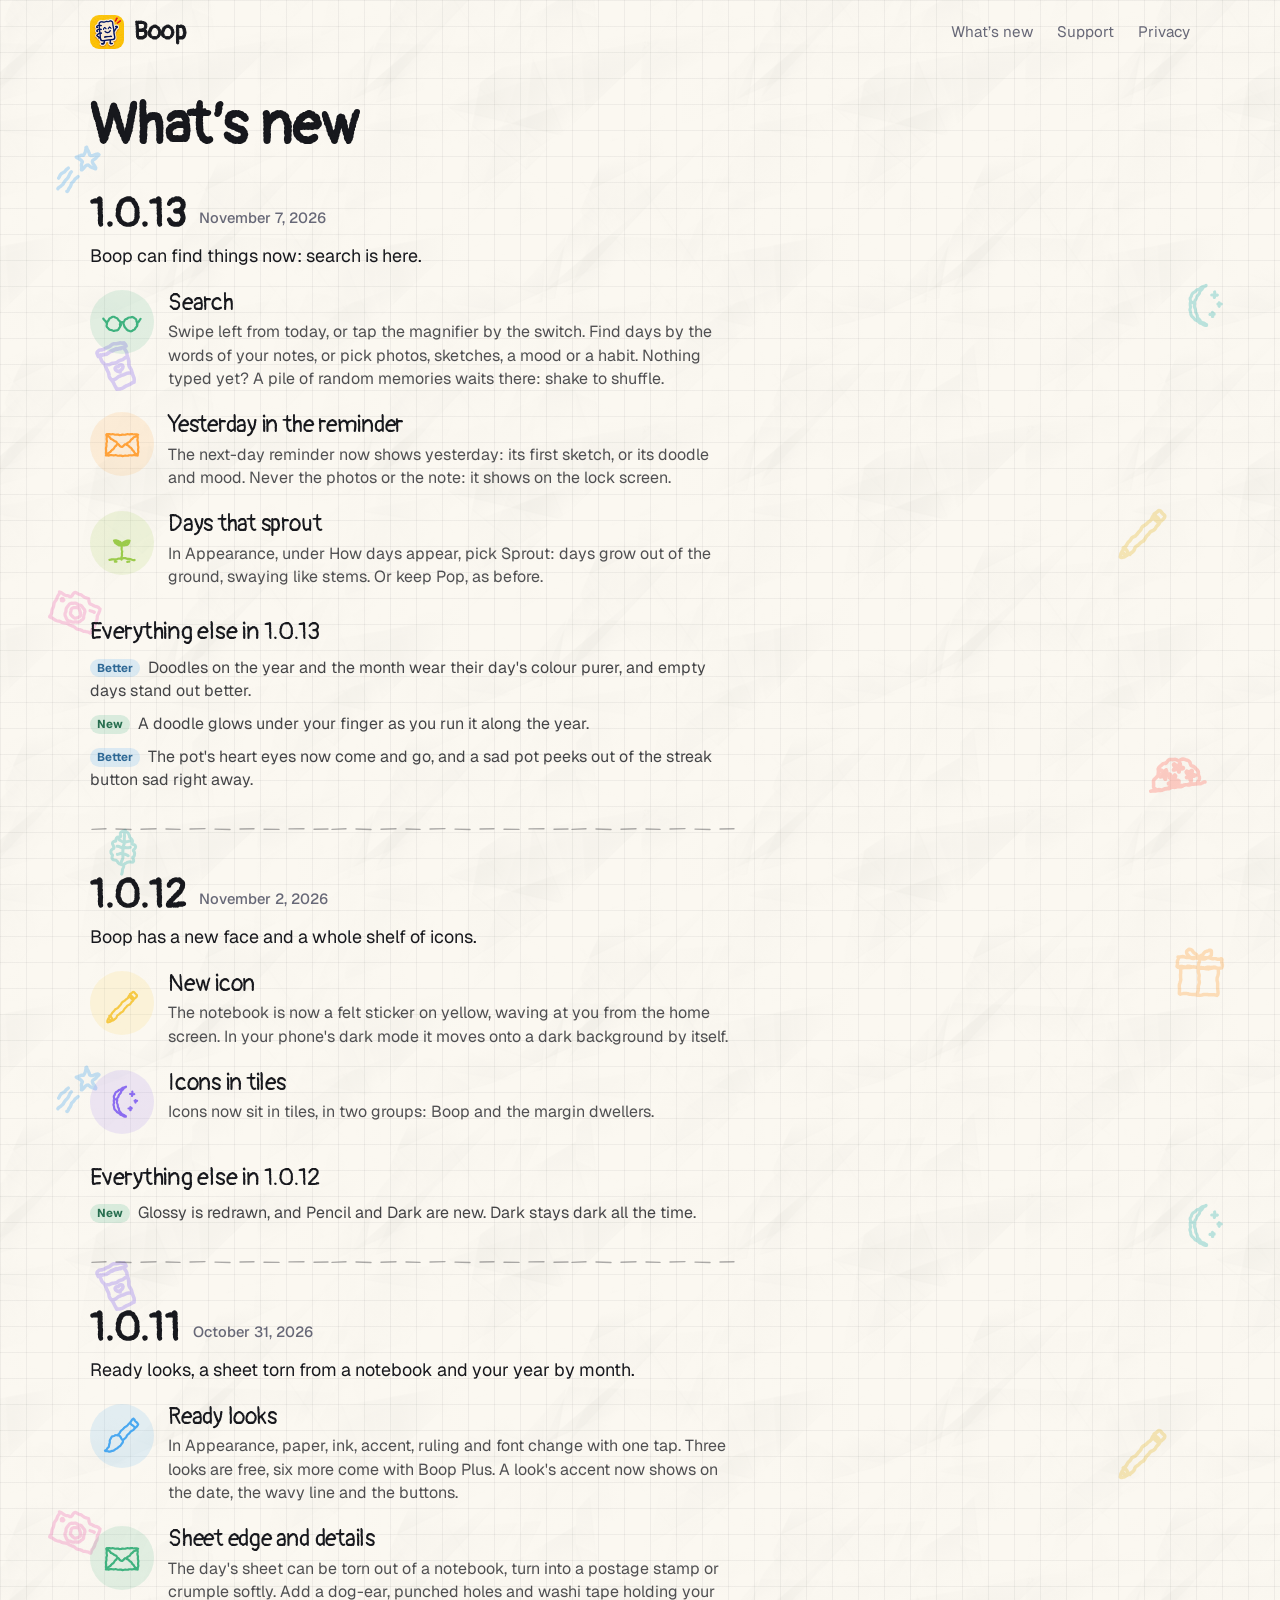
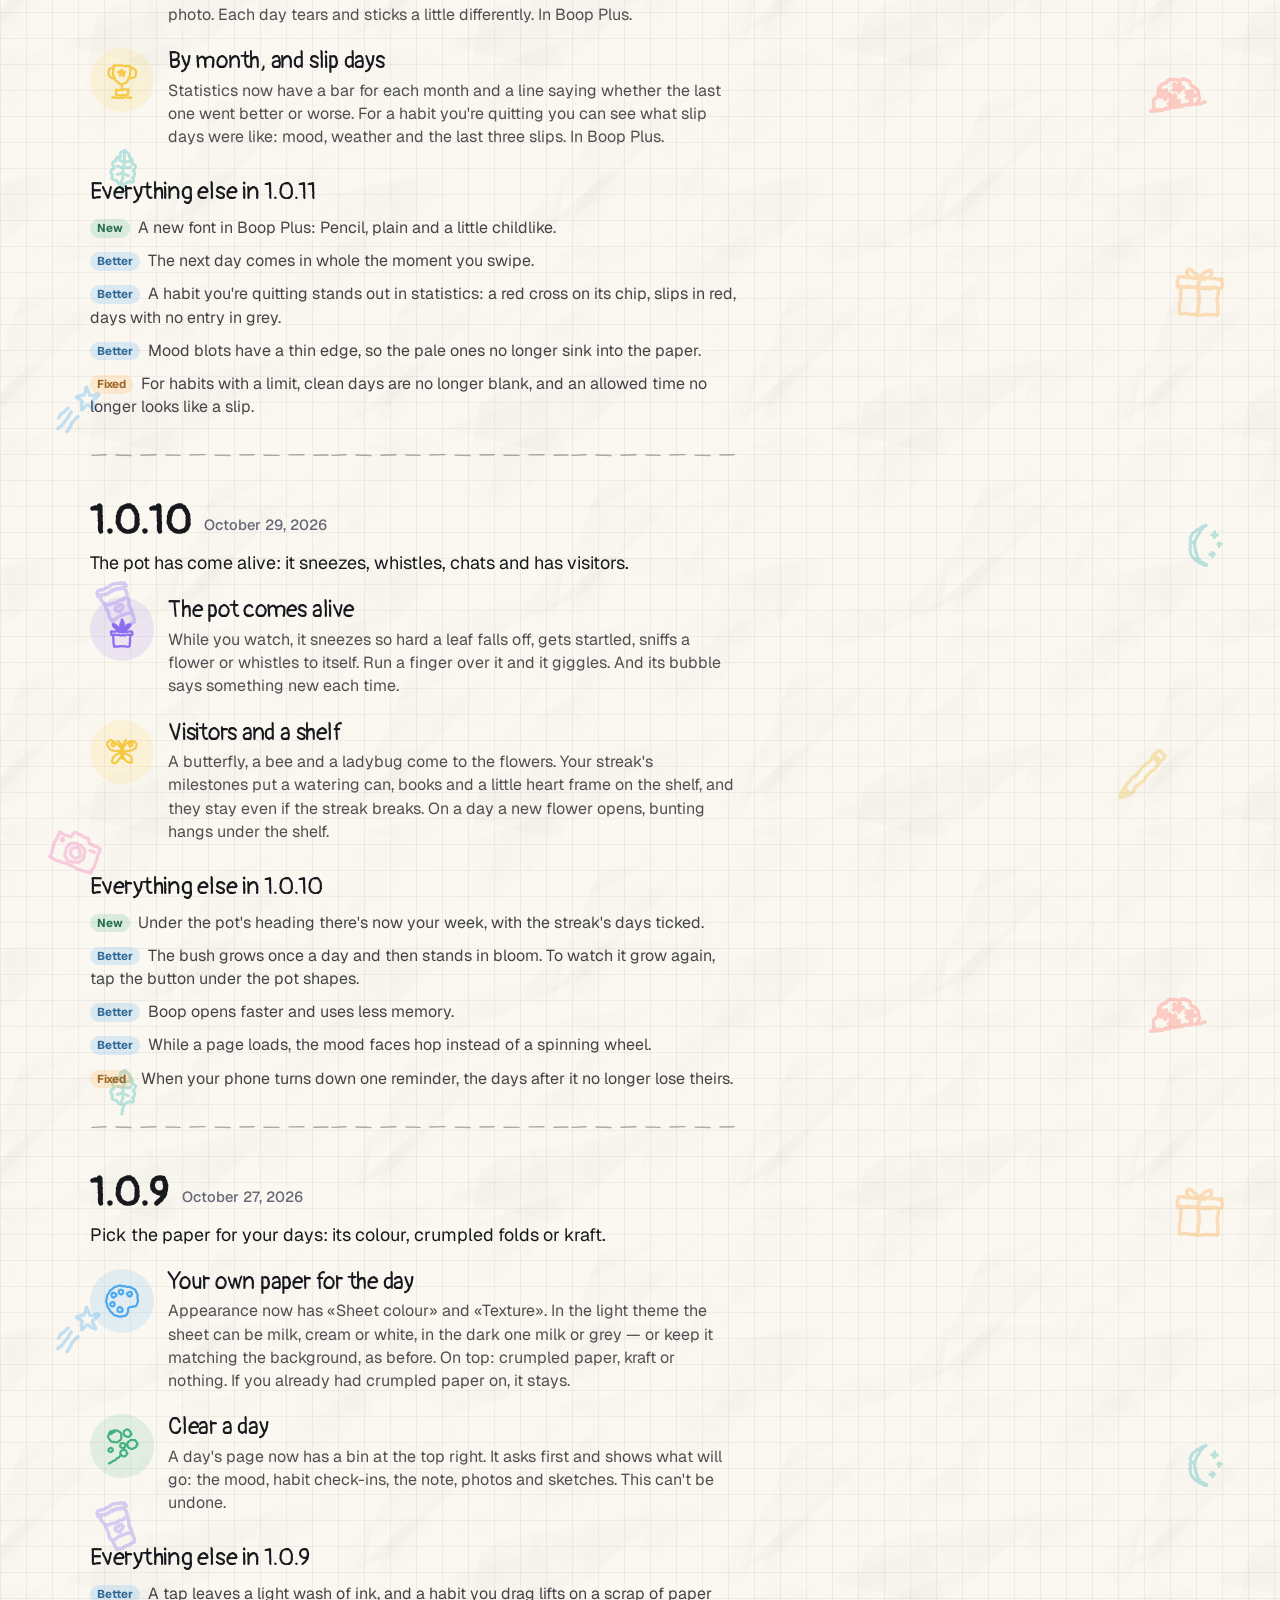
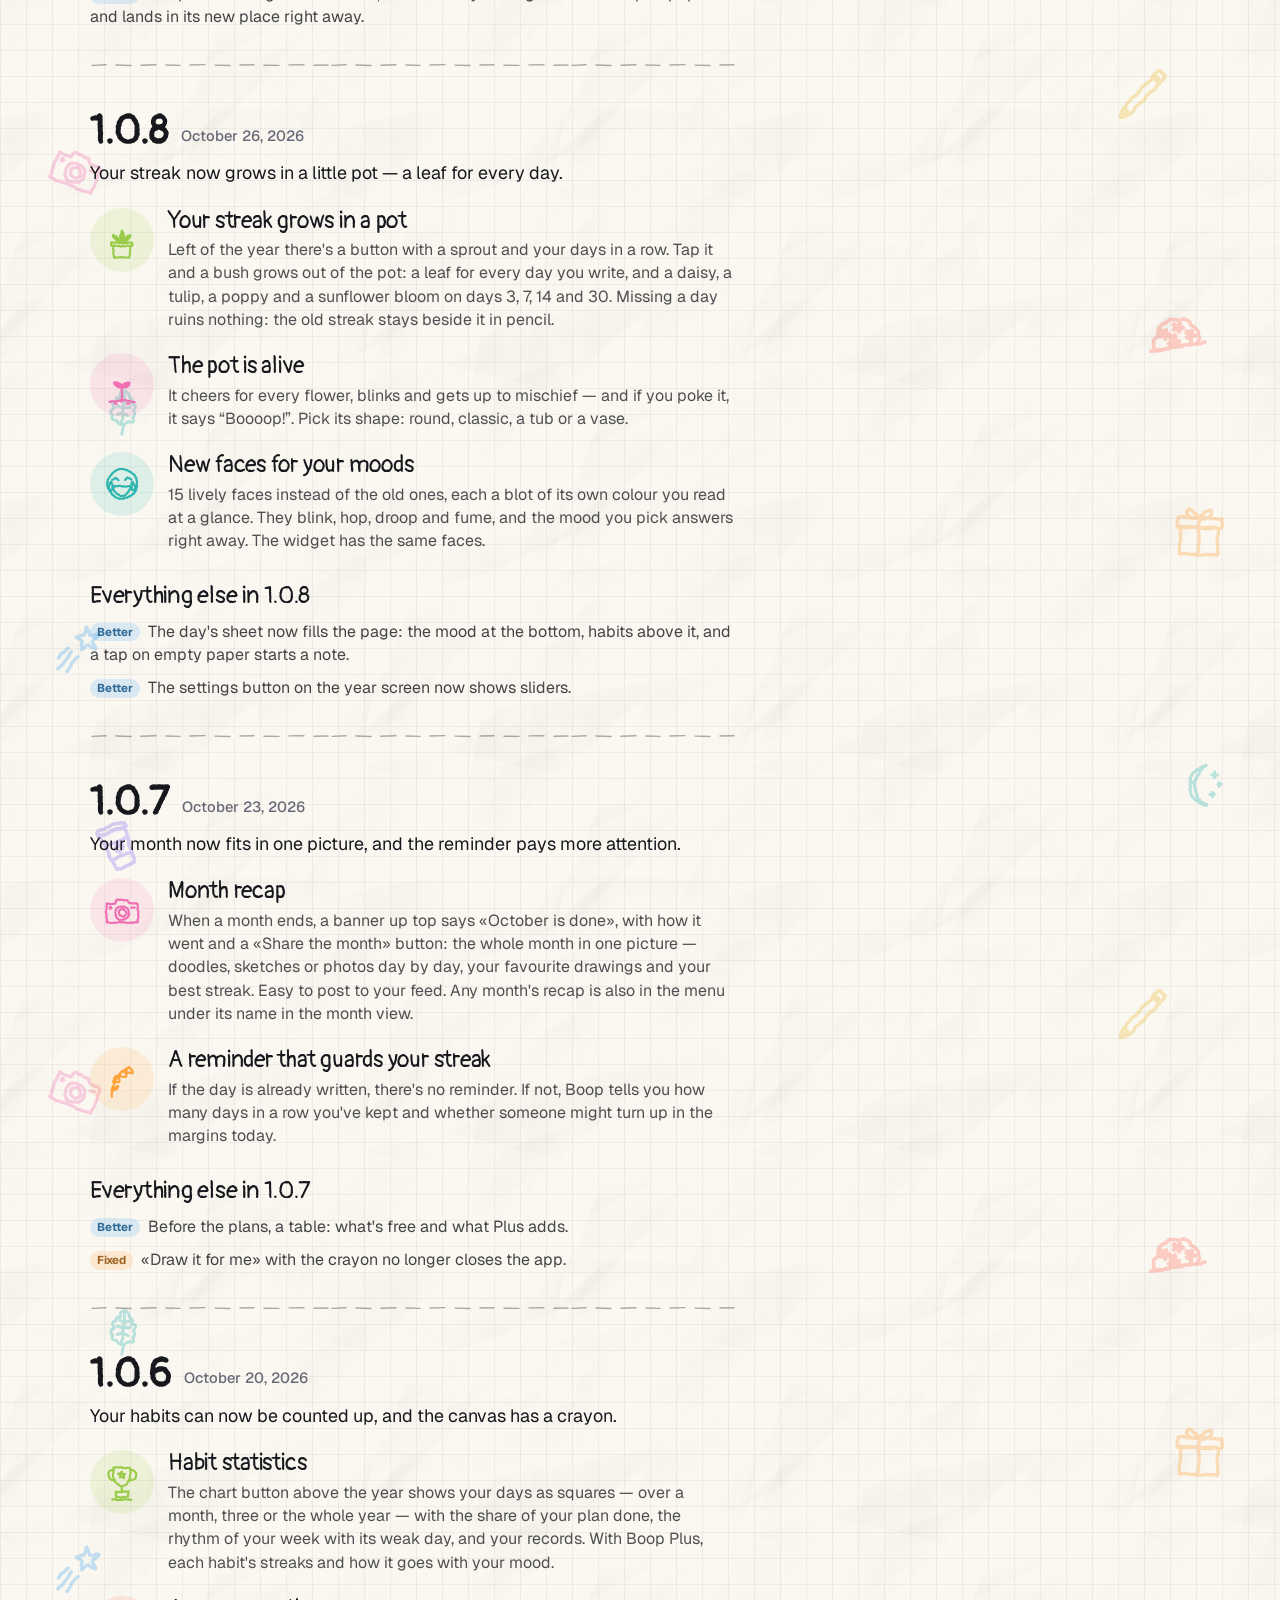
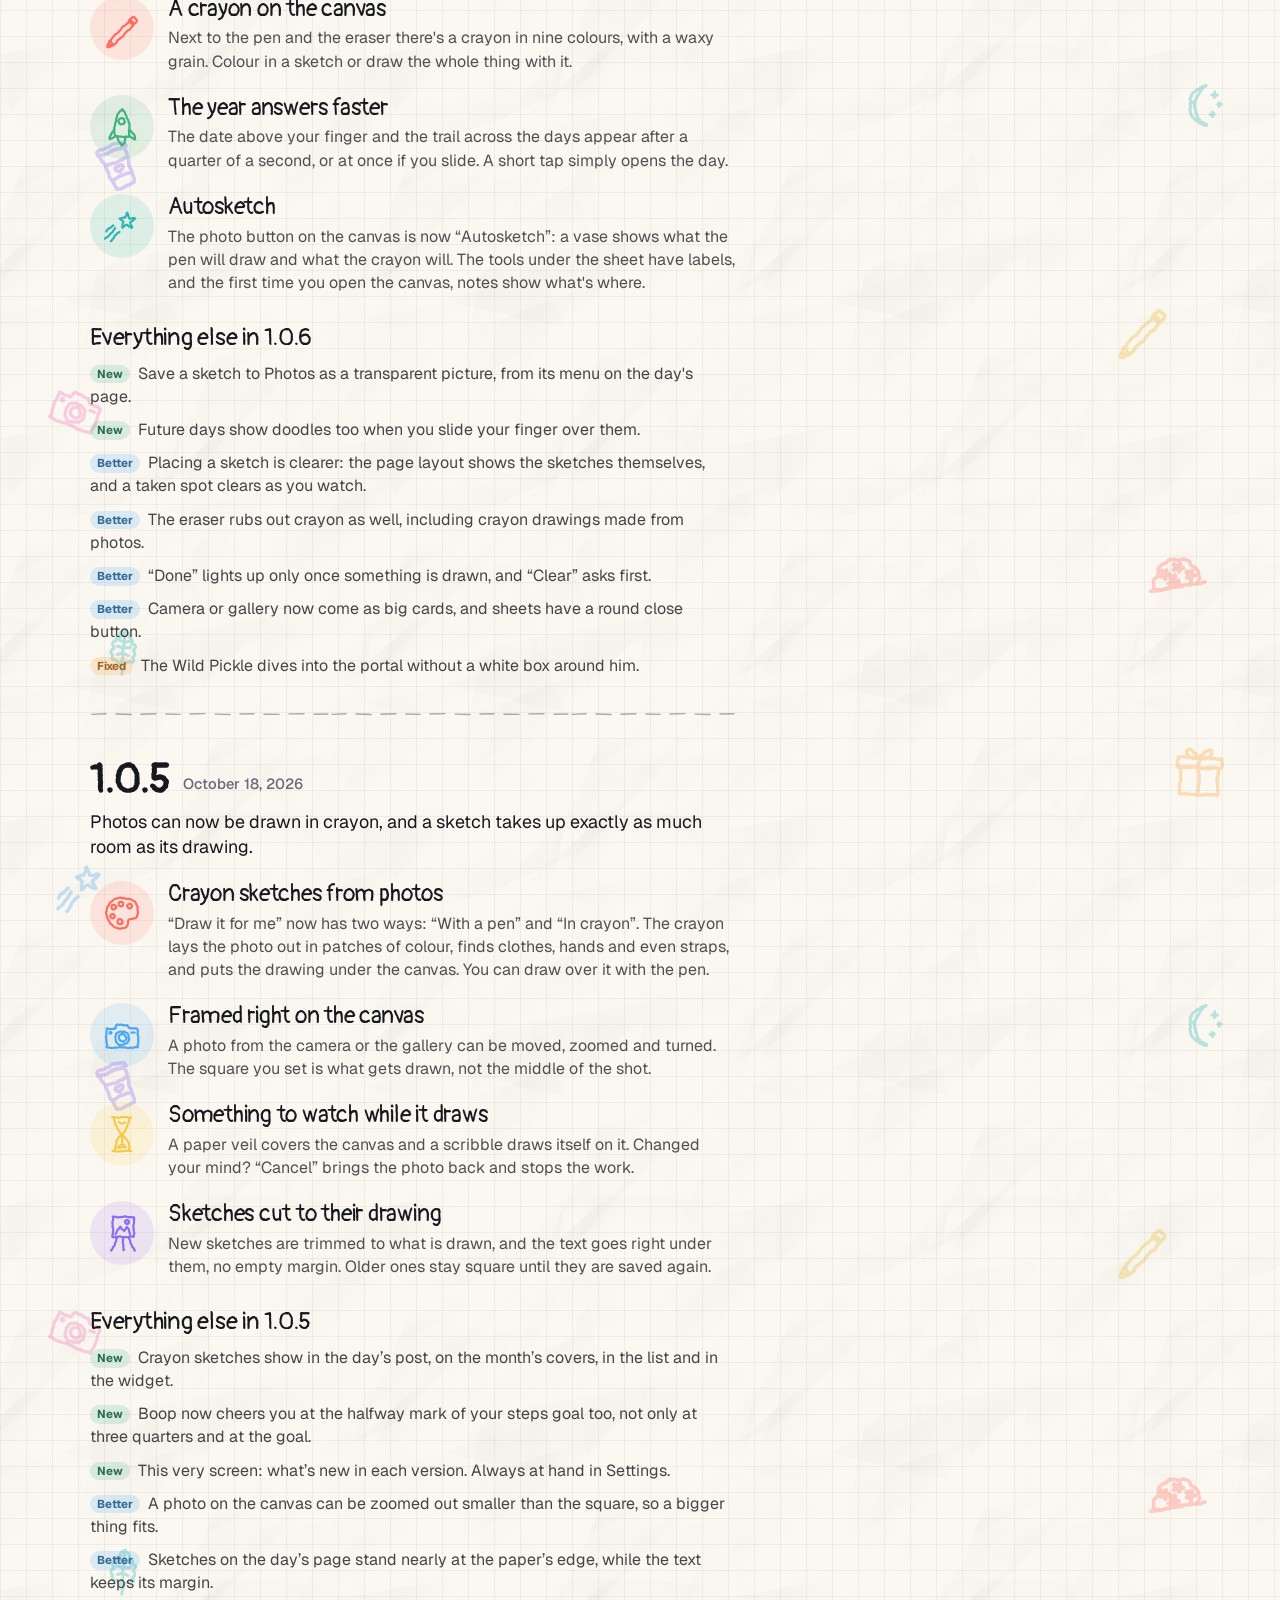
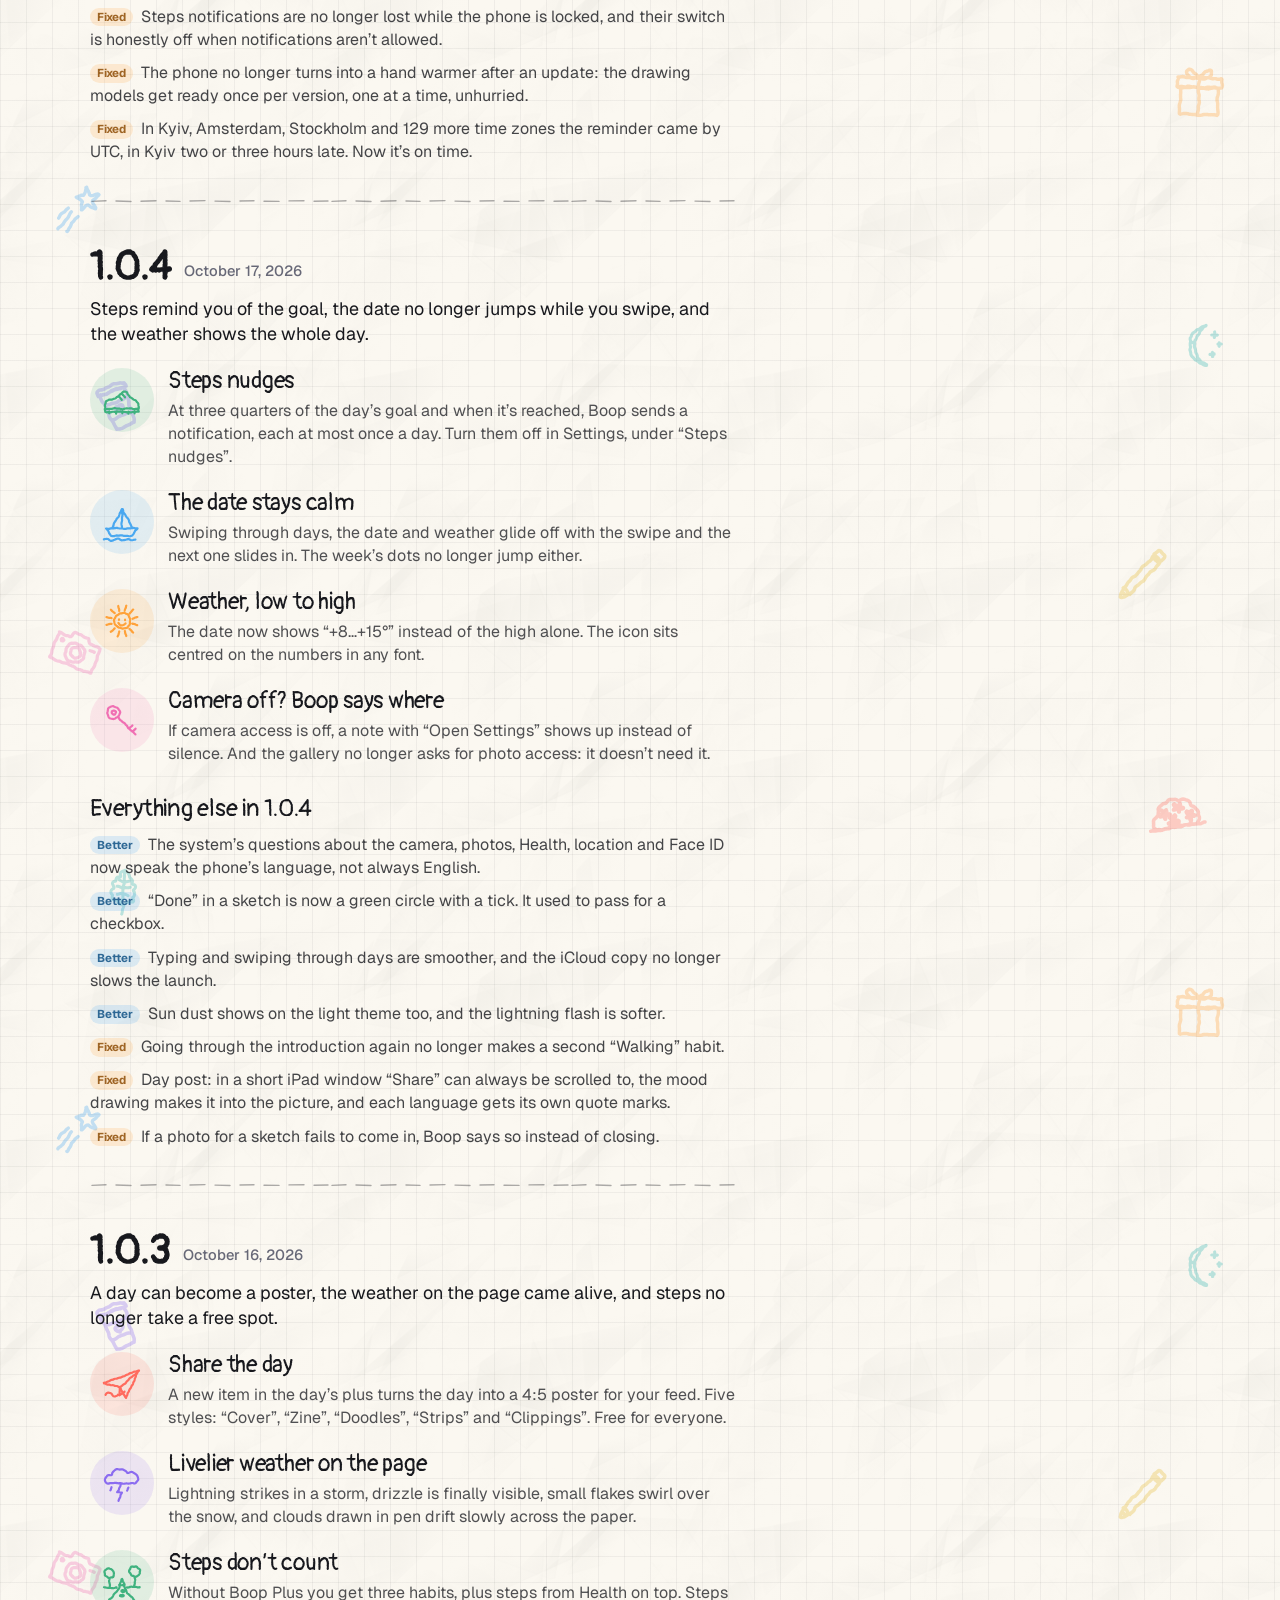
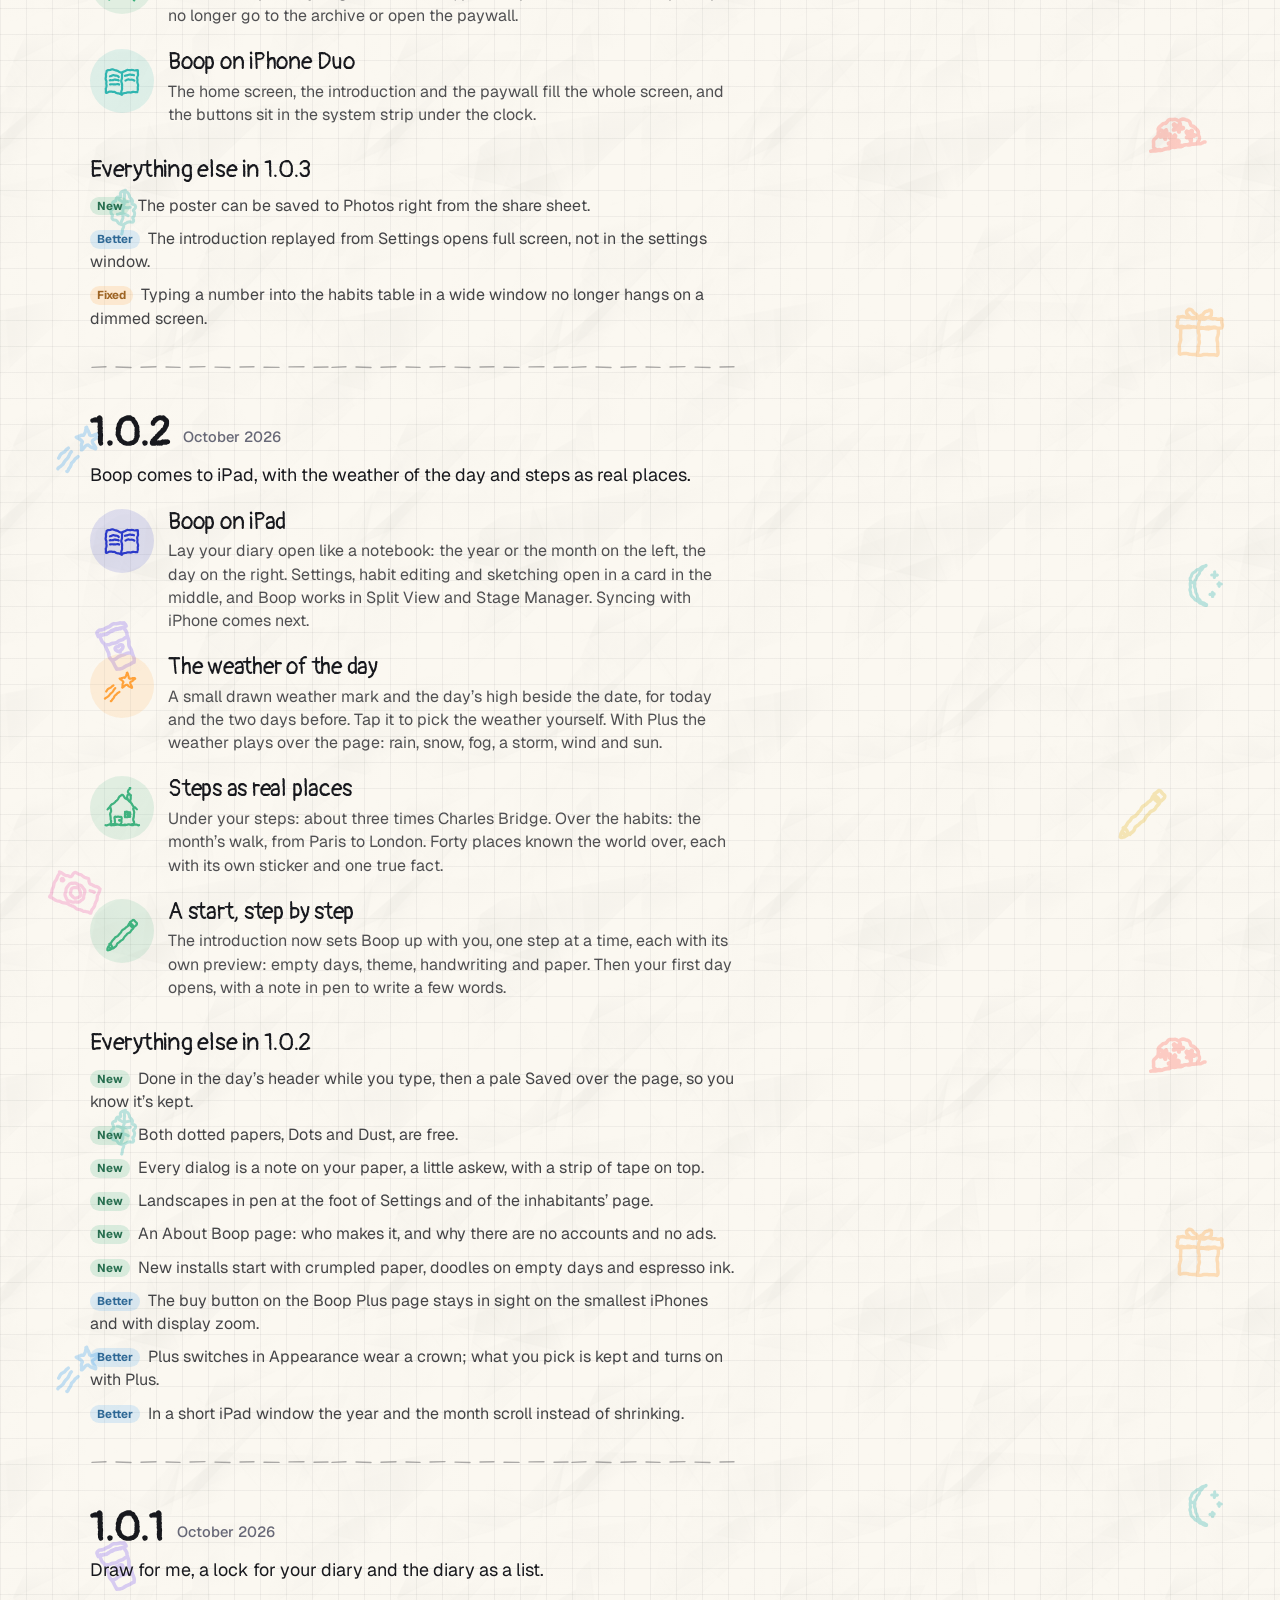
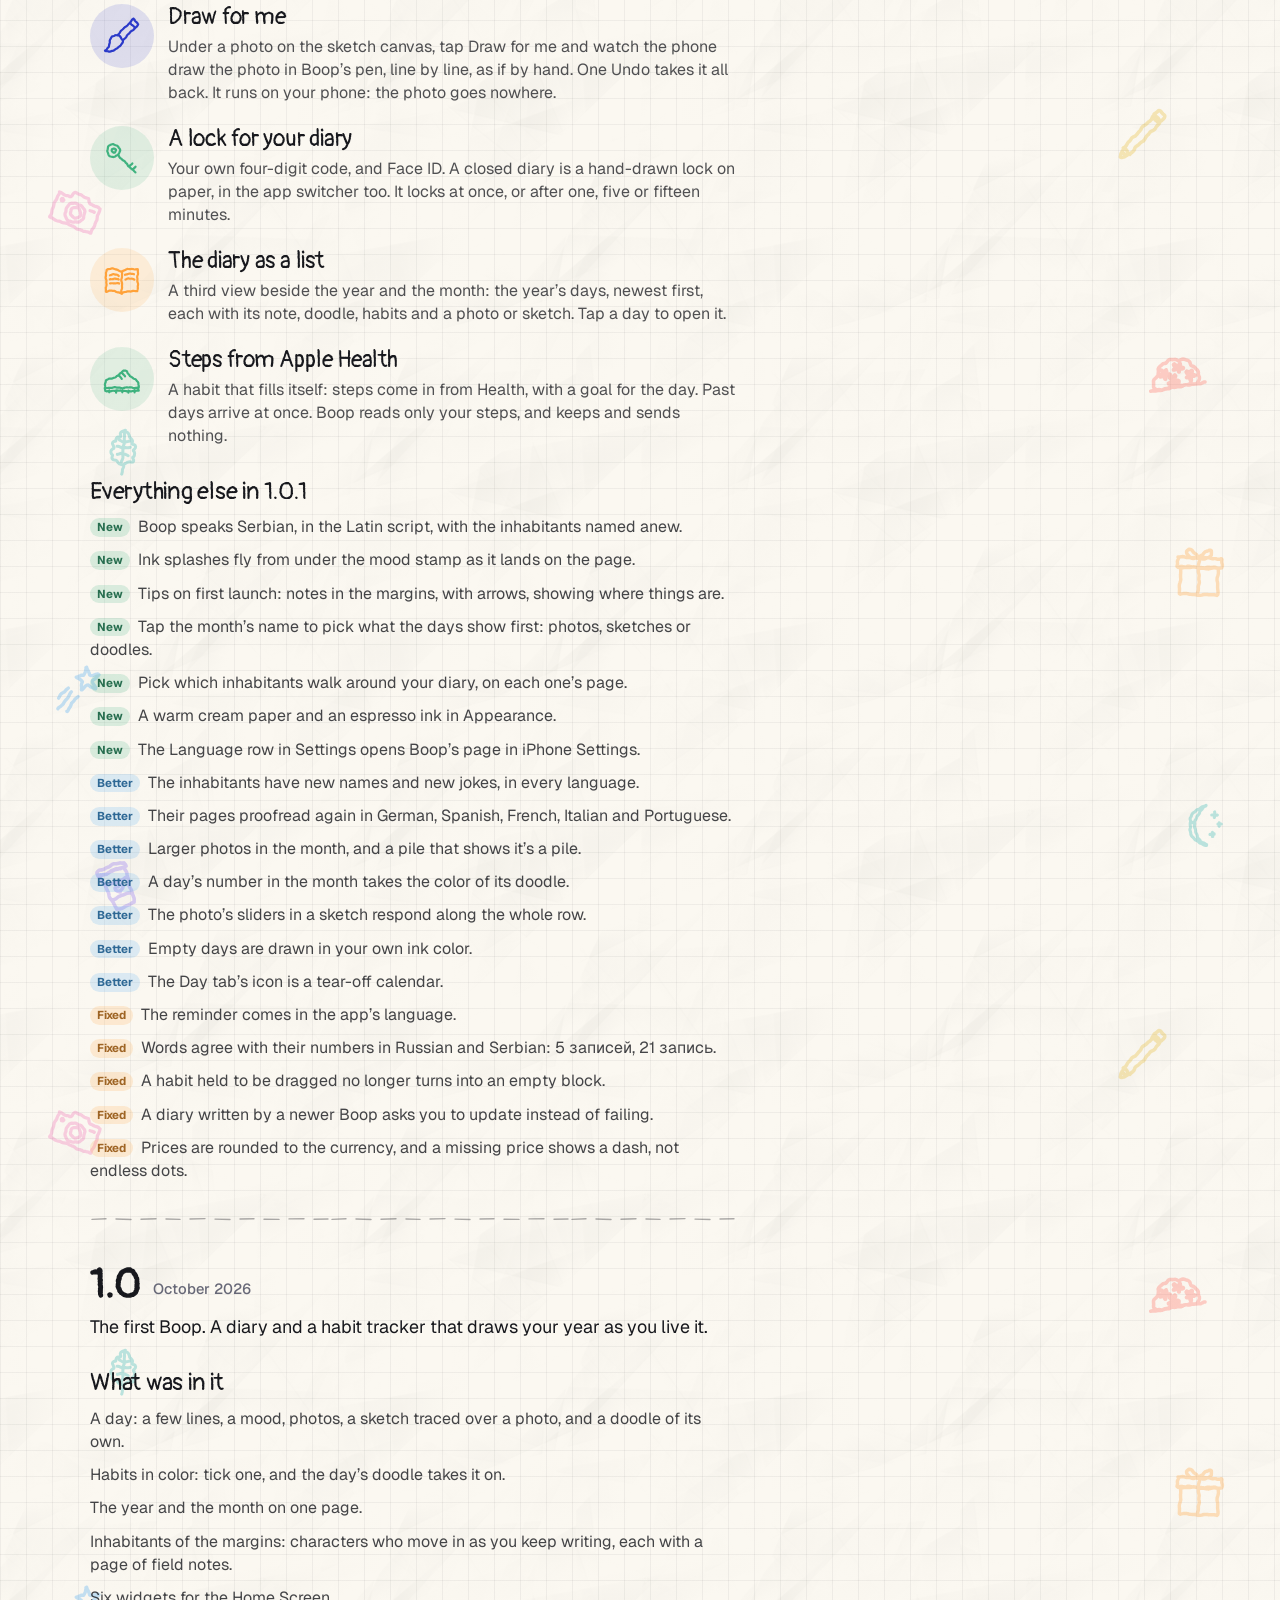
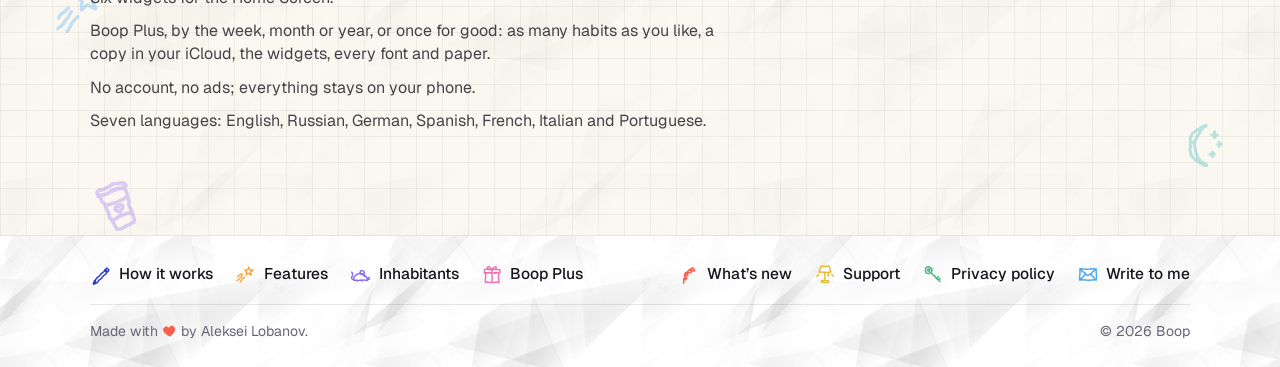
==== commit 6d8dbc2b: "What's New: 1.0.13, search, yesterday in the reminder and days that sprout, from the app's notes; th" ====
--- a/changelog/index.html
+++ b/changelog/index.html
@@ -4,10 +4,10 @@
 <meta charset="utf-8">
 <meta name="viewport" content="width=device-width, initial-scale=1">
 <title>What&#8217;s new in Boop</title>
-<meta name="description" content="Every version of Boop, the newest first. 1.0.12: Boop has a new face and a whole shelf of icons.">
+<meta name="description" content="Every version of Boop, the newest first. 1.0.13: Boop can find things now: search is here.">
 <link rel="canonical" href="https://alobanov.github.io/getboop/changelog/">
 <meta property="og:title" content="What&#8217;s new in Boop">
-<meta property="og:description" content="Every version of Boop, the newest first. 1.0.12: Boop has a new face and a whole shelf of icons.">
+<meta property="og:description" content="Every version of Boop, the newest first. 1.0.13: Boop can find things now: search is here.">
 <meta property="og:image" content="https://alobanov.github.io/getboop/img/year-canvas.jpg">
 <meta name="apple-itunes-app" content="app-id=6818434144">
 <link rel="icon" href="../favicon-64.png" type="image/png">
@@ -15,7 +15,7 @@
 <link rel="preconnect" href="https://fonts.googleapis.com">
 <link rel="preconnect" href="https://fonts.gstatic.com" crossorigin>
 <link href="https://fonts.googleapis.com/css2?family=Geist:wght@400;500;600;700;800&family=Pangolin&display=swap" rel="stylesheet">
-<link rel="stylesheet" href="../style.css?v=202611032200">
+<link rel="stylesheet" href="../style.css?v=202611032330">
 </head>
 <body>
 <div class="wrap">
@@ -27,6 +27,19 @@
 <article class="page changelog">
 <h1>What&#8217;s new</h1>
 <!-- app:start -->
+<section class="release" id="v1.0.13">
+<header class="rel-head"><h2>1.0.13</h2><span class="when">November 7, 2026</span></header>
+<p class="tagline">Boop can find things now: search is here.</p>
+<div class="change"><span class="spot" style="--c:#3FB27F" aria-hidden="true"><svg viewBox="0 0 40 40"><use href="../img/whats_new.svg#doodle_135"/></svg></span><div><h3>Search</h3><p>Swipe left from today, or tap the magnifier by the switch. Find days by the words of your notes, or pick photos, sketches, a mood or a habit. Nothing typed yet? A pile of random memories waits there: shake to shuffle.</p></div></div>
+<div class="change"><span class="spot" style="--c:#FFA23A" aria-hidden="true"><svg viewBox="0 0 40 40"><use href="../img/whats_new.svg#doodle_143"/></svg></span><div><h3>Yesterday in the reminder</h3><p>The next-day reminder now shows yesterday: its first sketch, or its doodle and mood. Never the photos or the note: it shows on the lock screen.</p></div></div>
+<div class="change"><span class="spot" style="--c:#9BCB4B" aria-hidden="true"><svg viewBox="0 0 40 40"><use href="../img/whats_new.svg#doodle_045"/></svg></span><div><h3>Days that sprout</h3><p>In Appearance, under How days appear, pick Sprout: days grow out of the ground, swaying like stems. Or keep Pop, as before.</p></div></div>
+<h3 class="more">Everything else in 1.0.13</h3>
+<ul class="rest">
+<li><span class="label better">Better</span>Doodles on the year and the month wear their day's colour purer, and empty days stand out better.</li>
+<li><span class="label new">New</span>A doodle glows under your finger as you run it along the year.</li>
+<li><span class="label better">Better</span>The pot's heart eyes now come and go, and a sad pot peeks out of the streak button sad right away.</li>
+</ul>
+</section>
 <section class="release" id="v1.0.12">
 <header class="rel-head"><h2>1.0.12</h2><span class="when">November 2, 2026</span></header>
 <p class="tagline">Boop has a new face and a whole shelf of icons.</p>
--- a/style.css
+++ b/style.css
@@ -650,3 +650,15 @@
 @media (max-width: 600px) { .tour-tab span { display: none; } .tour-tab { padding: 9px 11px; } }
 @media (prefers-reduced-motion: reduce) { .js .tour-track .slide, .js .tour-track .slide.active { transform: none; } }
 @media (max-width: 600px) { .tour-bar { gap: 6px; } .js .tour-tabs { gap: 5px; flex-wrap: nowrap; } .tour-tab { padding: 8px; } .tour-tab svg { width: 22px; height: 22px; } .js .tour-arrow { width: 36px; height: 36px; } }
+
+/* Bits of the app floating round the hero's phone, as on Taskward's page: a streak, a habit,
+   the day's weather, a habit tag, and two of the doodles on white discs. */
+.float.chip svg { stroke: var(--c); }
+.float.chip b { color: var(--c); font-weight: 400; }
+.float.tag { padding: 5px 13px; border-radius: 999px; background: color-mix(in srgb, var(--c) 16%, #fff); color: color-mix(in srgb, var(--c) 70%, #17181D); font: 600 0.82rem/1.3 var(--font); box-shadow: var(--shadow-sm); white-space: nowrap; }
+.float.bubble { display: grid; place-items: center; width: 54px; height: 54px; border-radius: 50%; background: #fff; box-shadow: var(--shadow-sm); }
+.float.bubble svg { width: 30px; height: 30px; fill: none; stroke: var(--c); stroke-width: 2.5; stroke-linecap: round; stroke-linejoin: round; }
+@media (max-width: 600px) { .scene .float.tag, .scene .float.chip.weather { display: none; } .float.chip { font-size: 0.8rem; } .float.bubble { width: 44px; height: 44px; } }
+/* The streak's pot on its disc, a sprout and a smile, in its own clay and green. */
+.float.bubble.pot-bubble { width: 62px; height: 62px; }
+.float.bubble .pot { width: 40px; height: 40px; stroke-width: 1.9; }
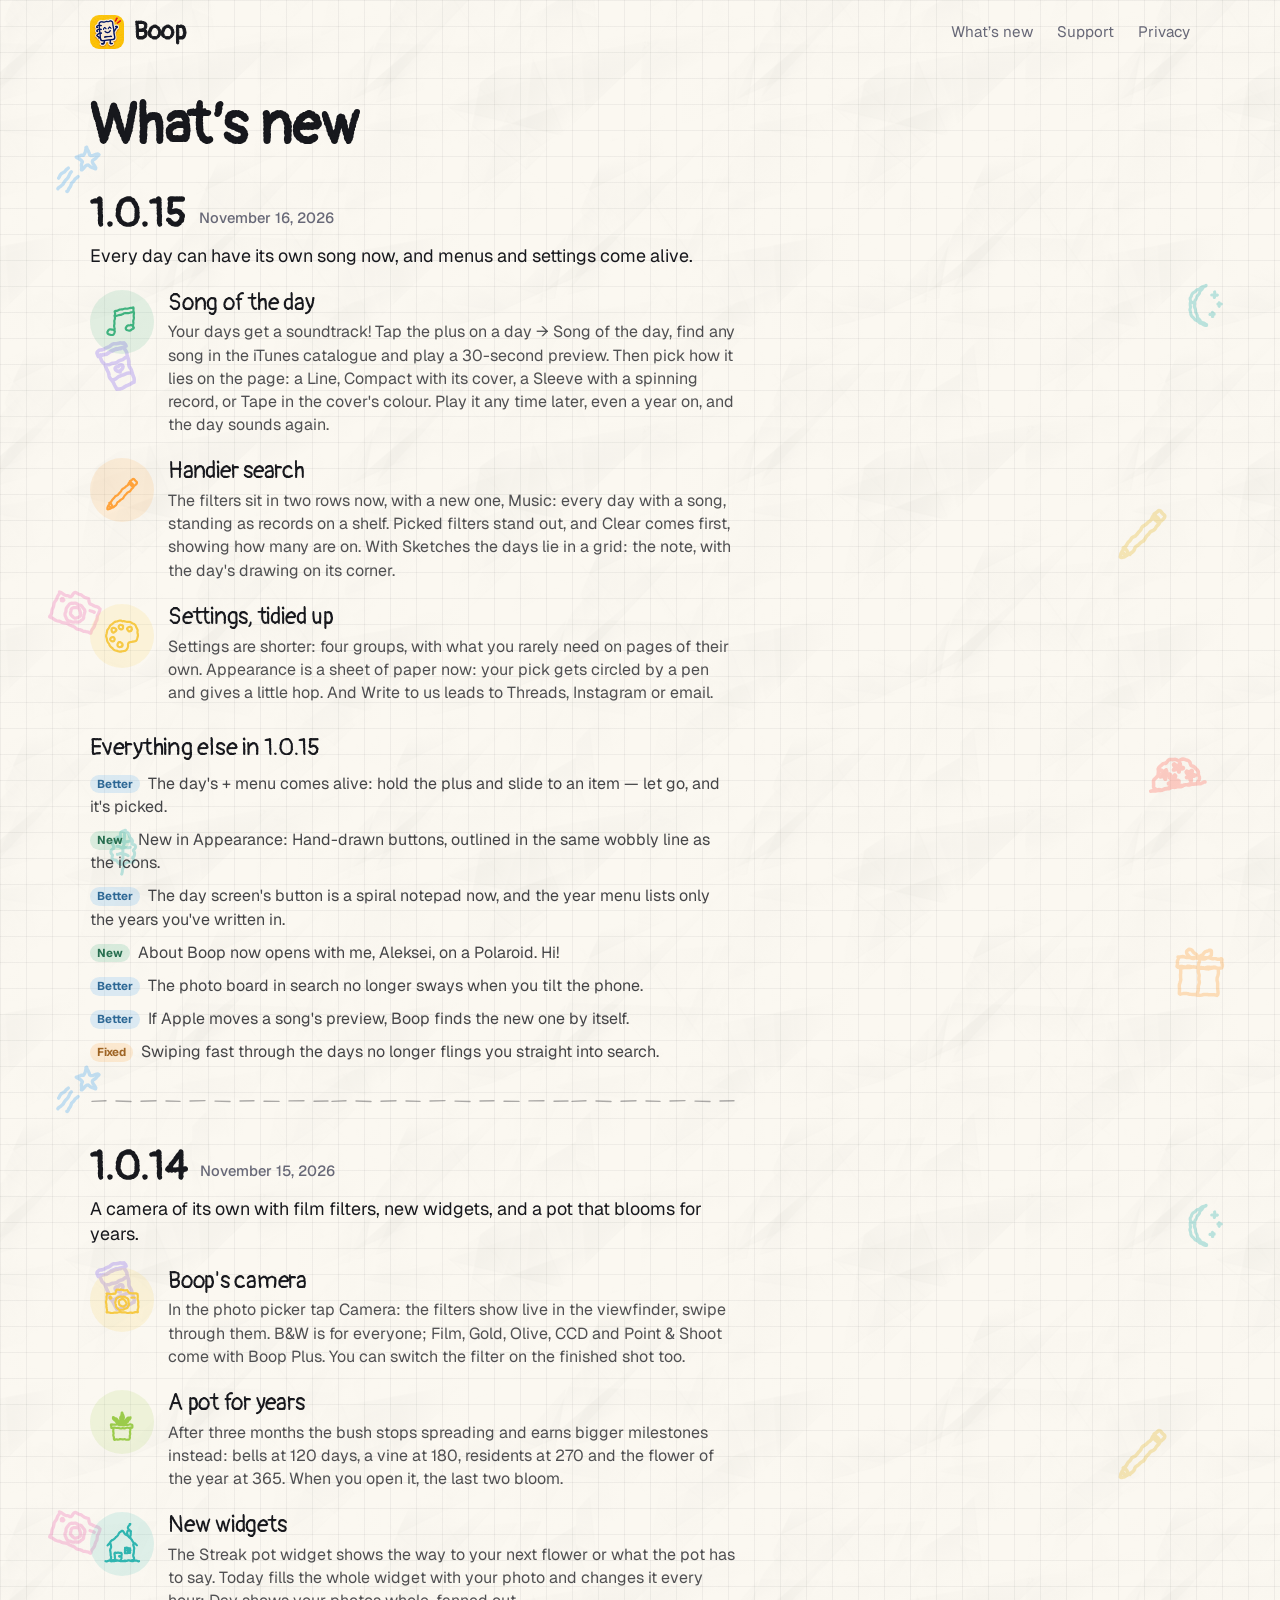
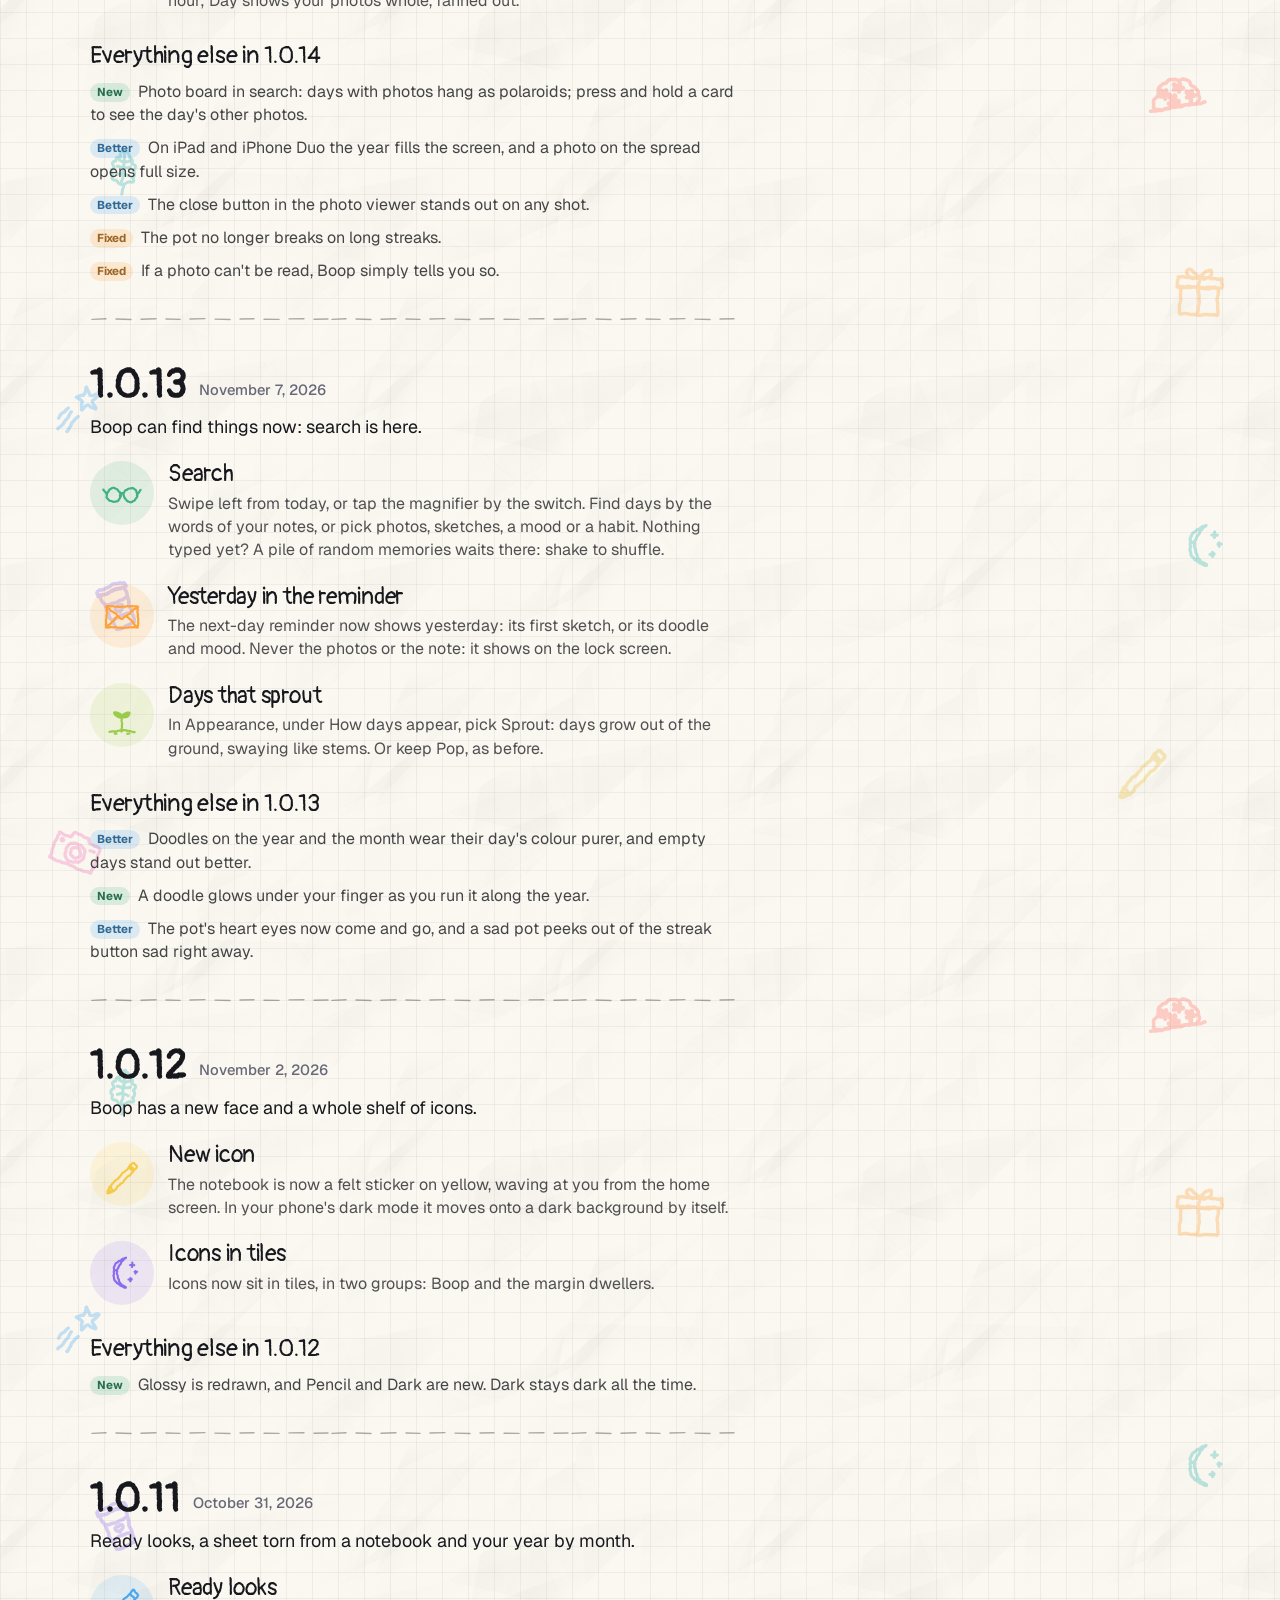
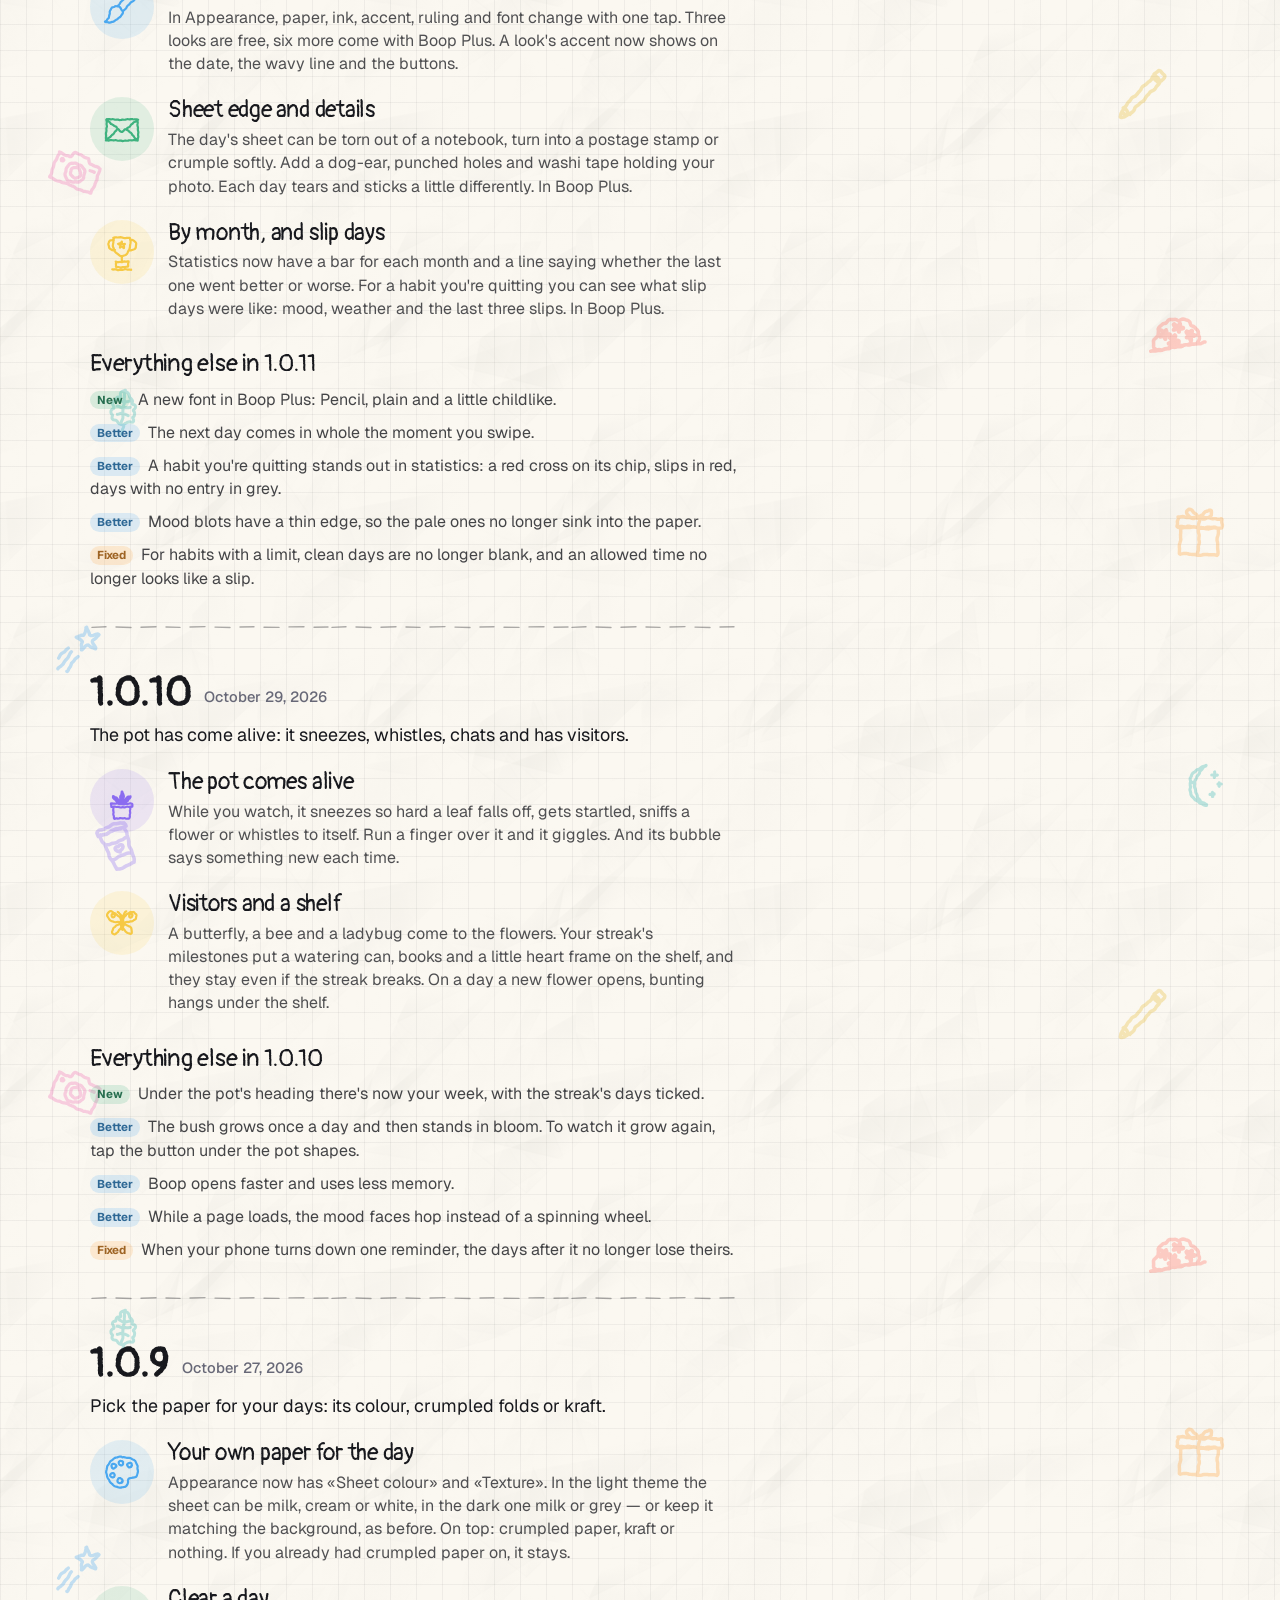
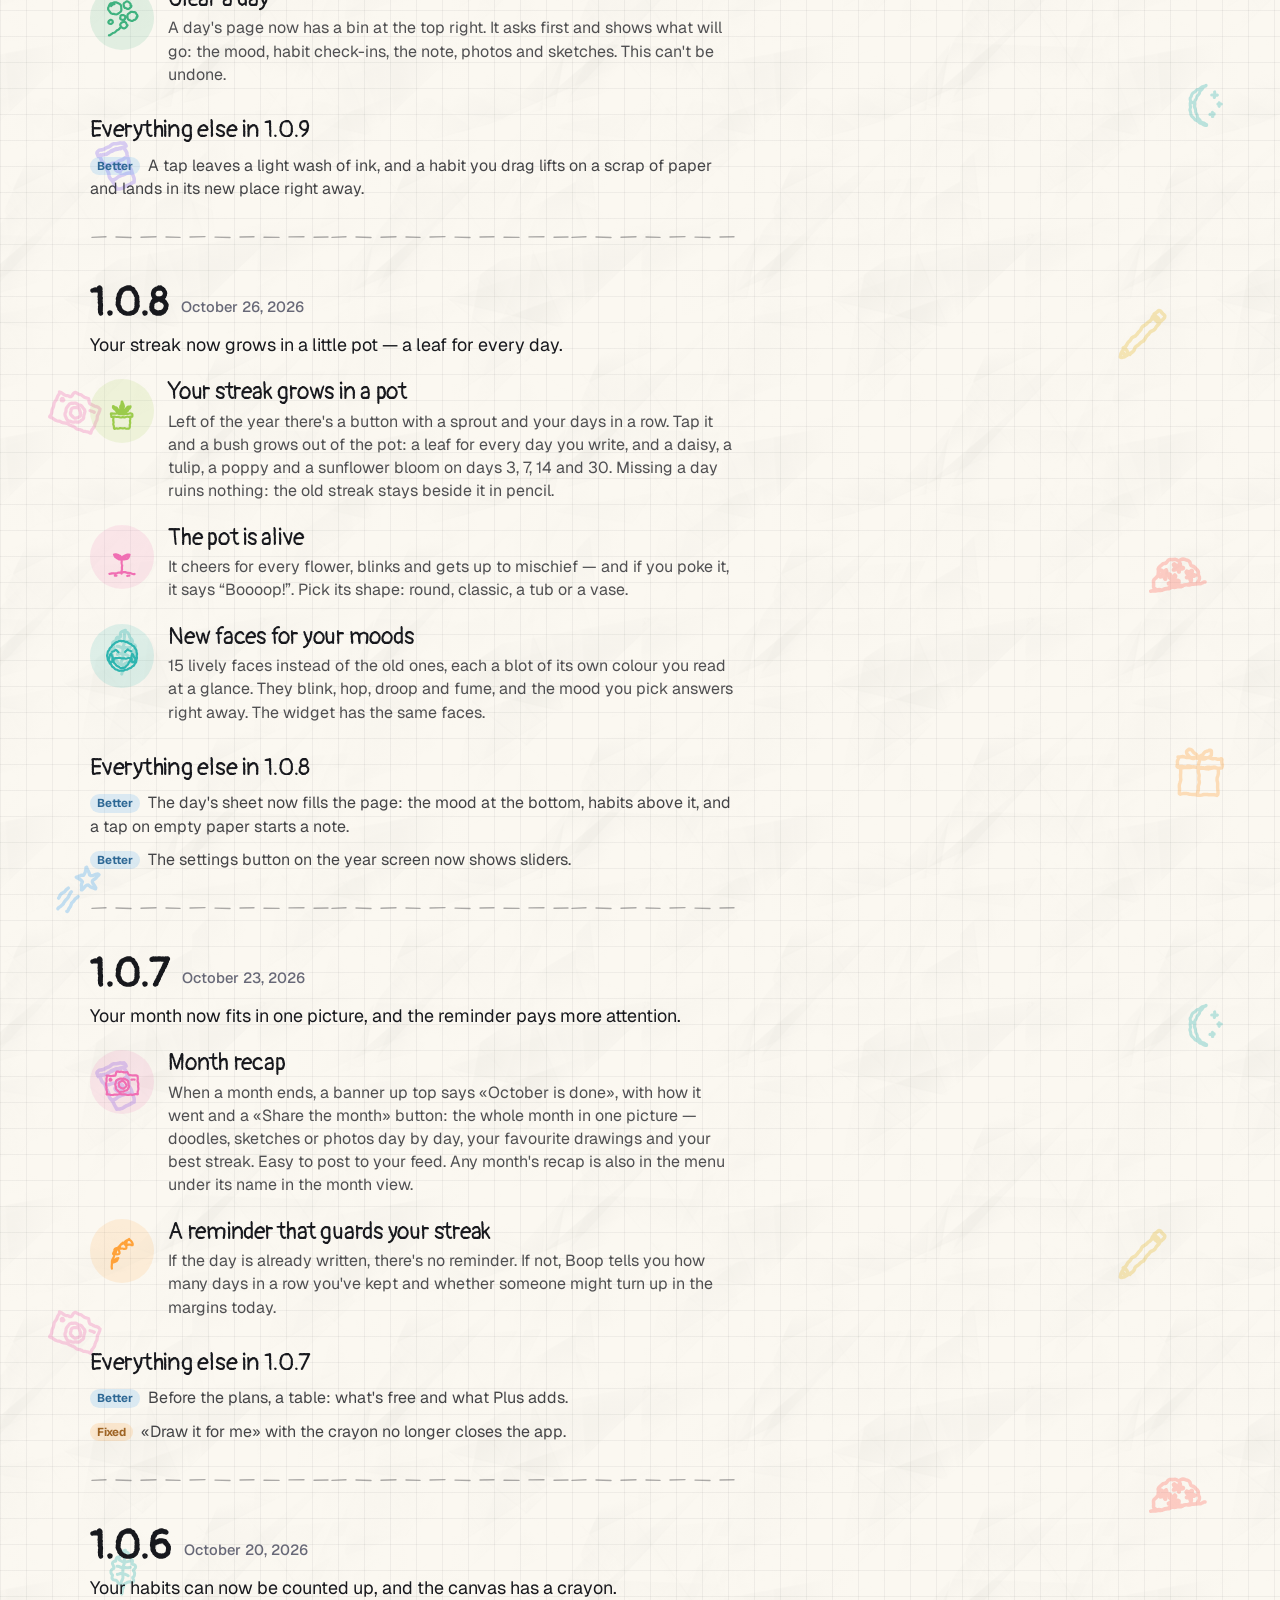
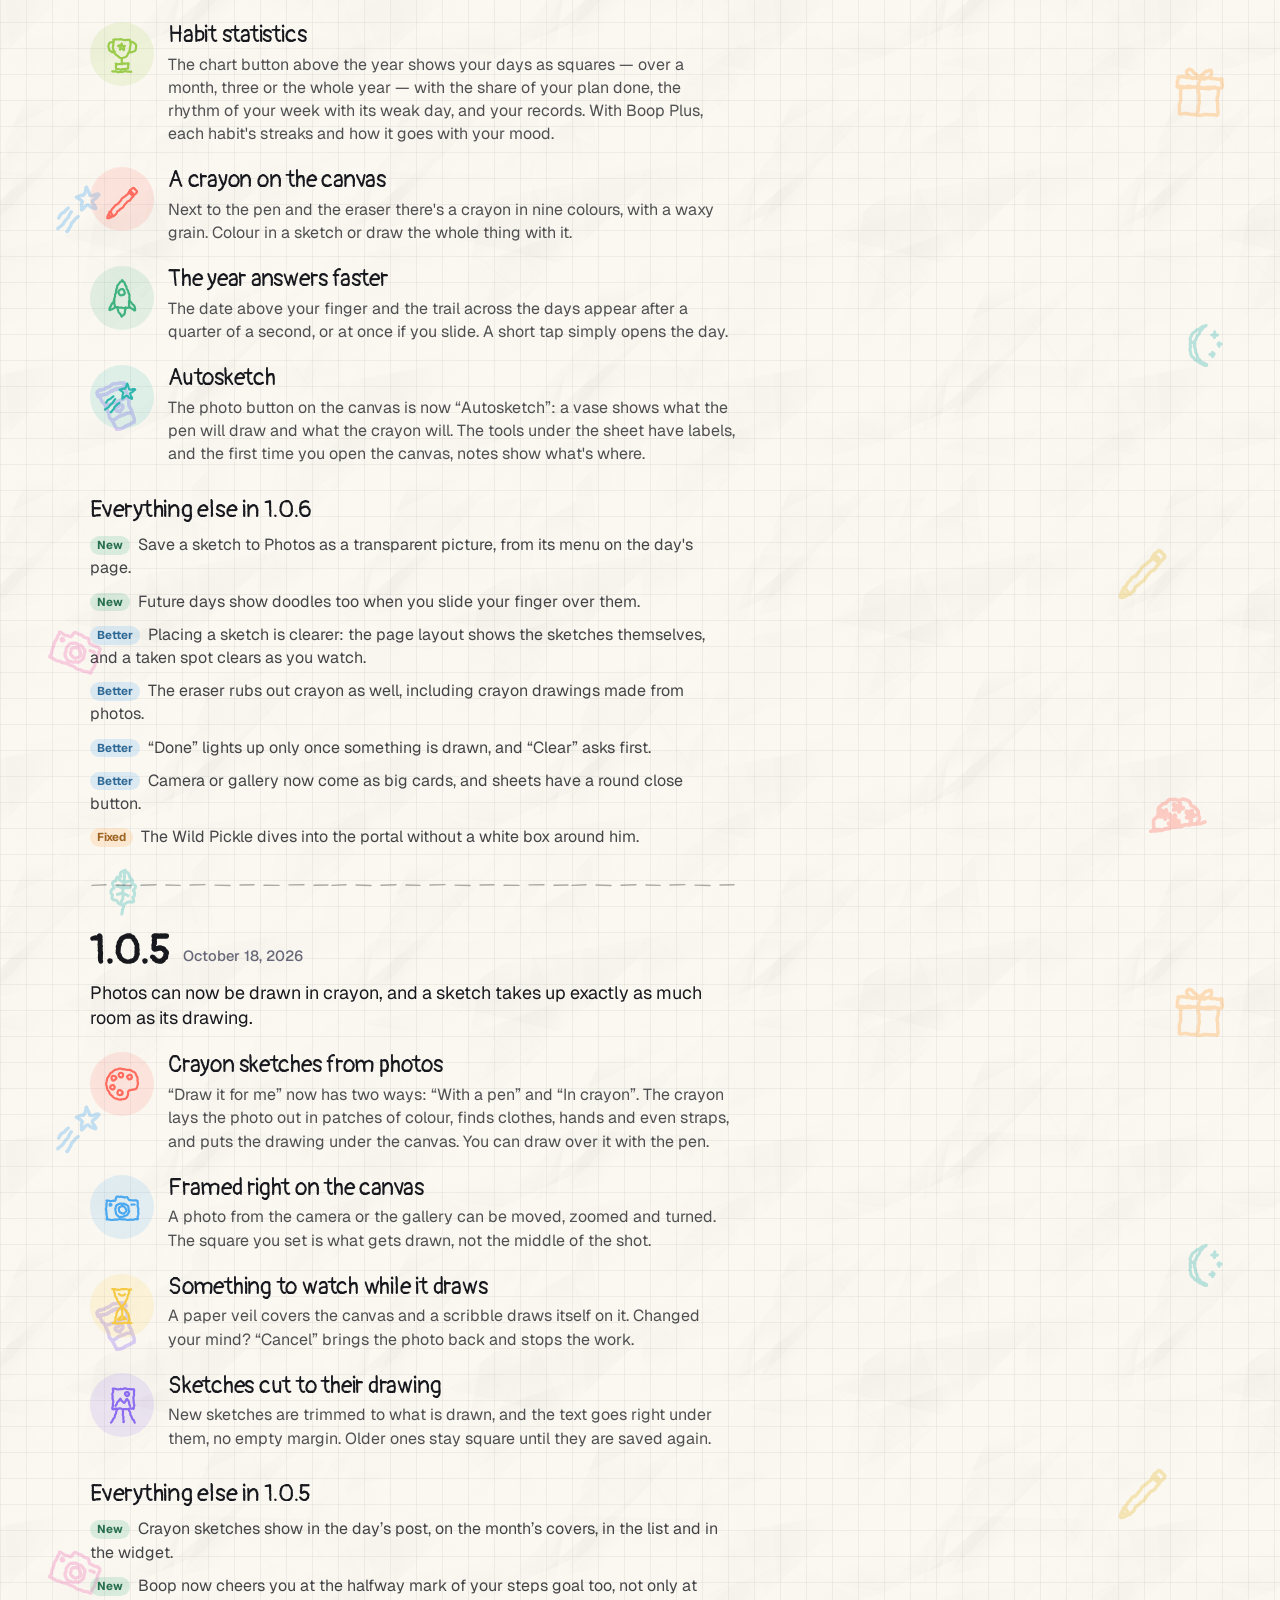
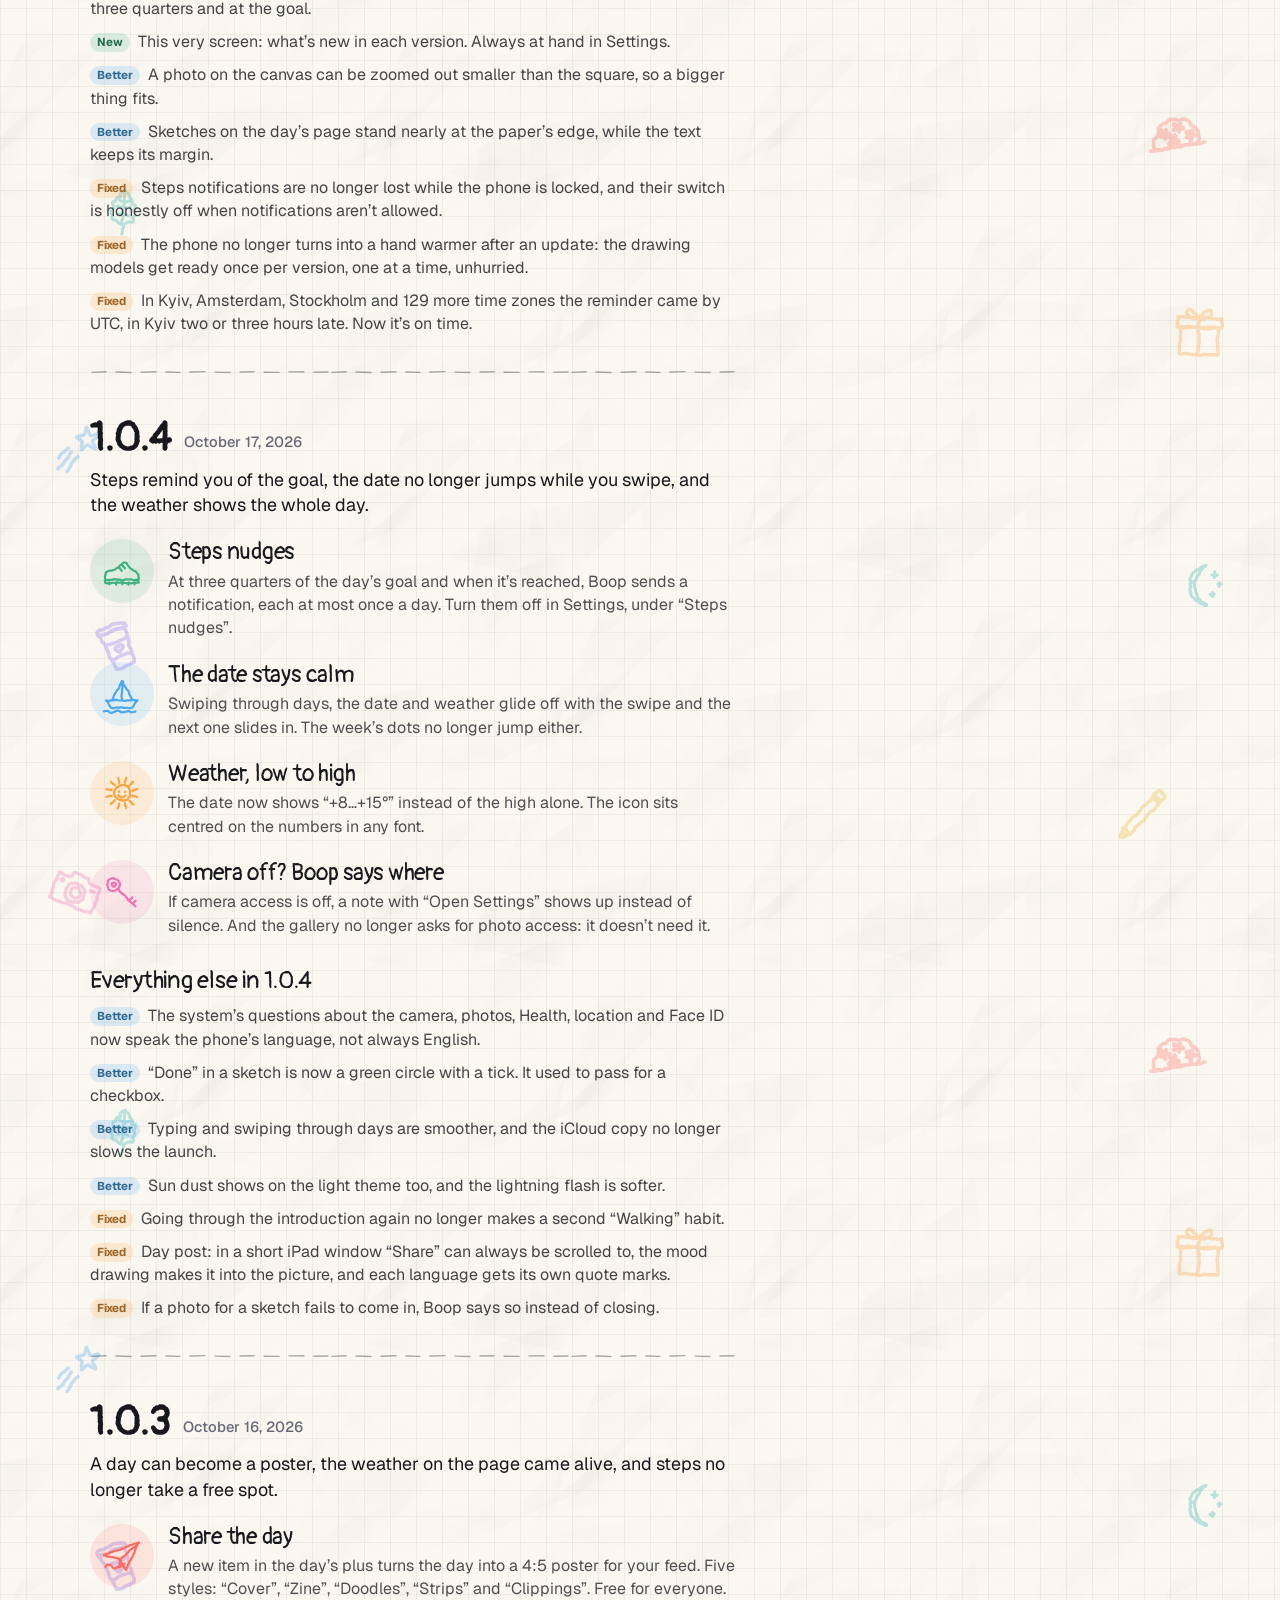
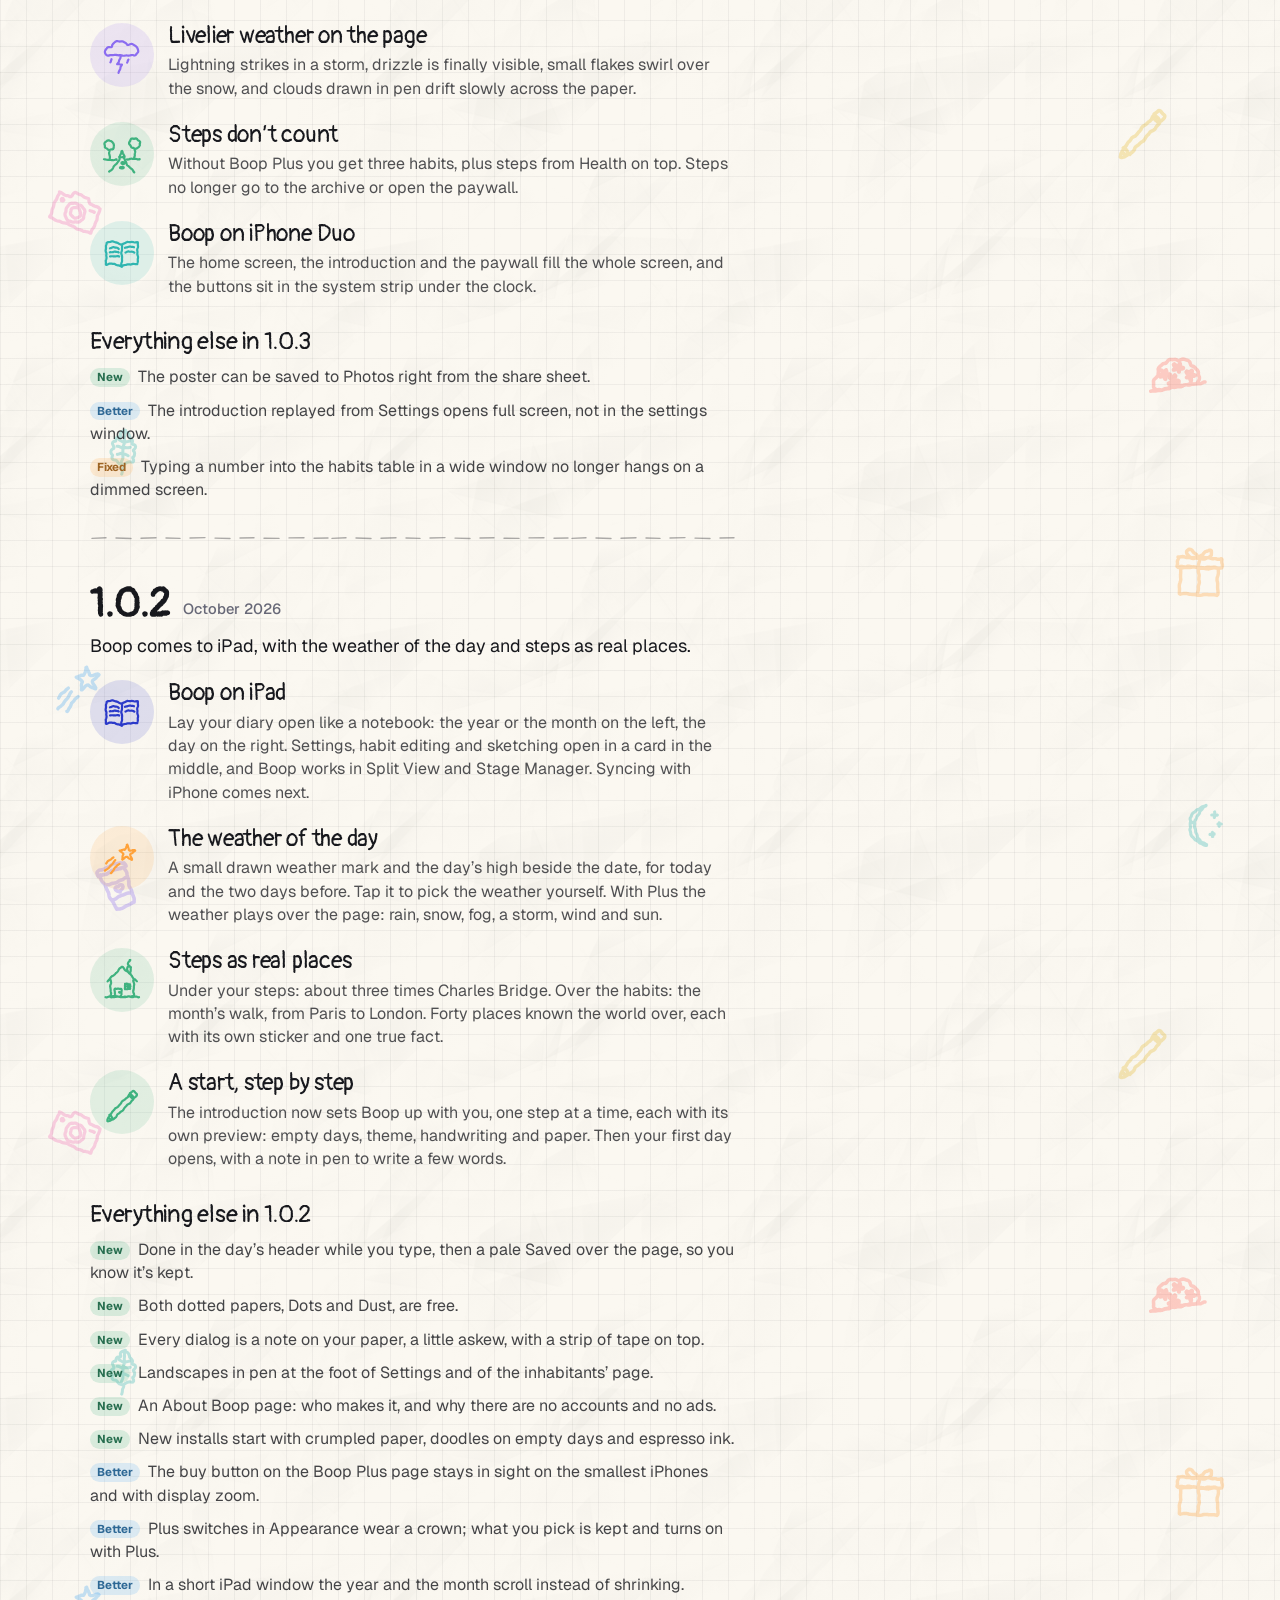
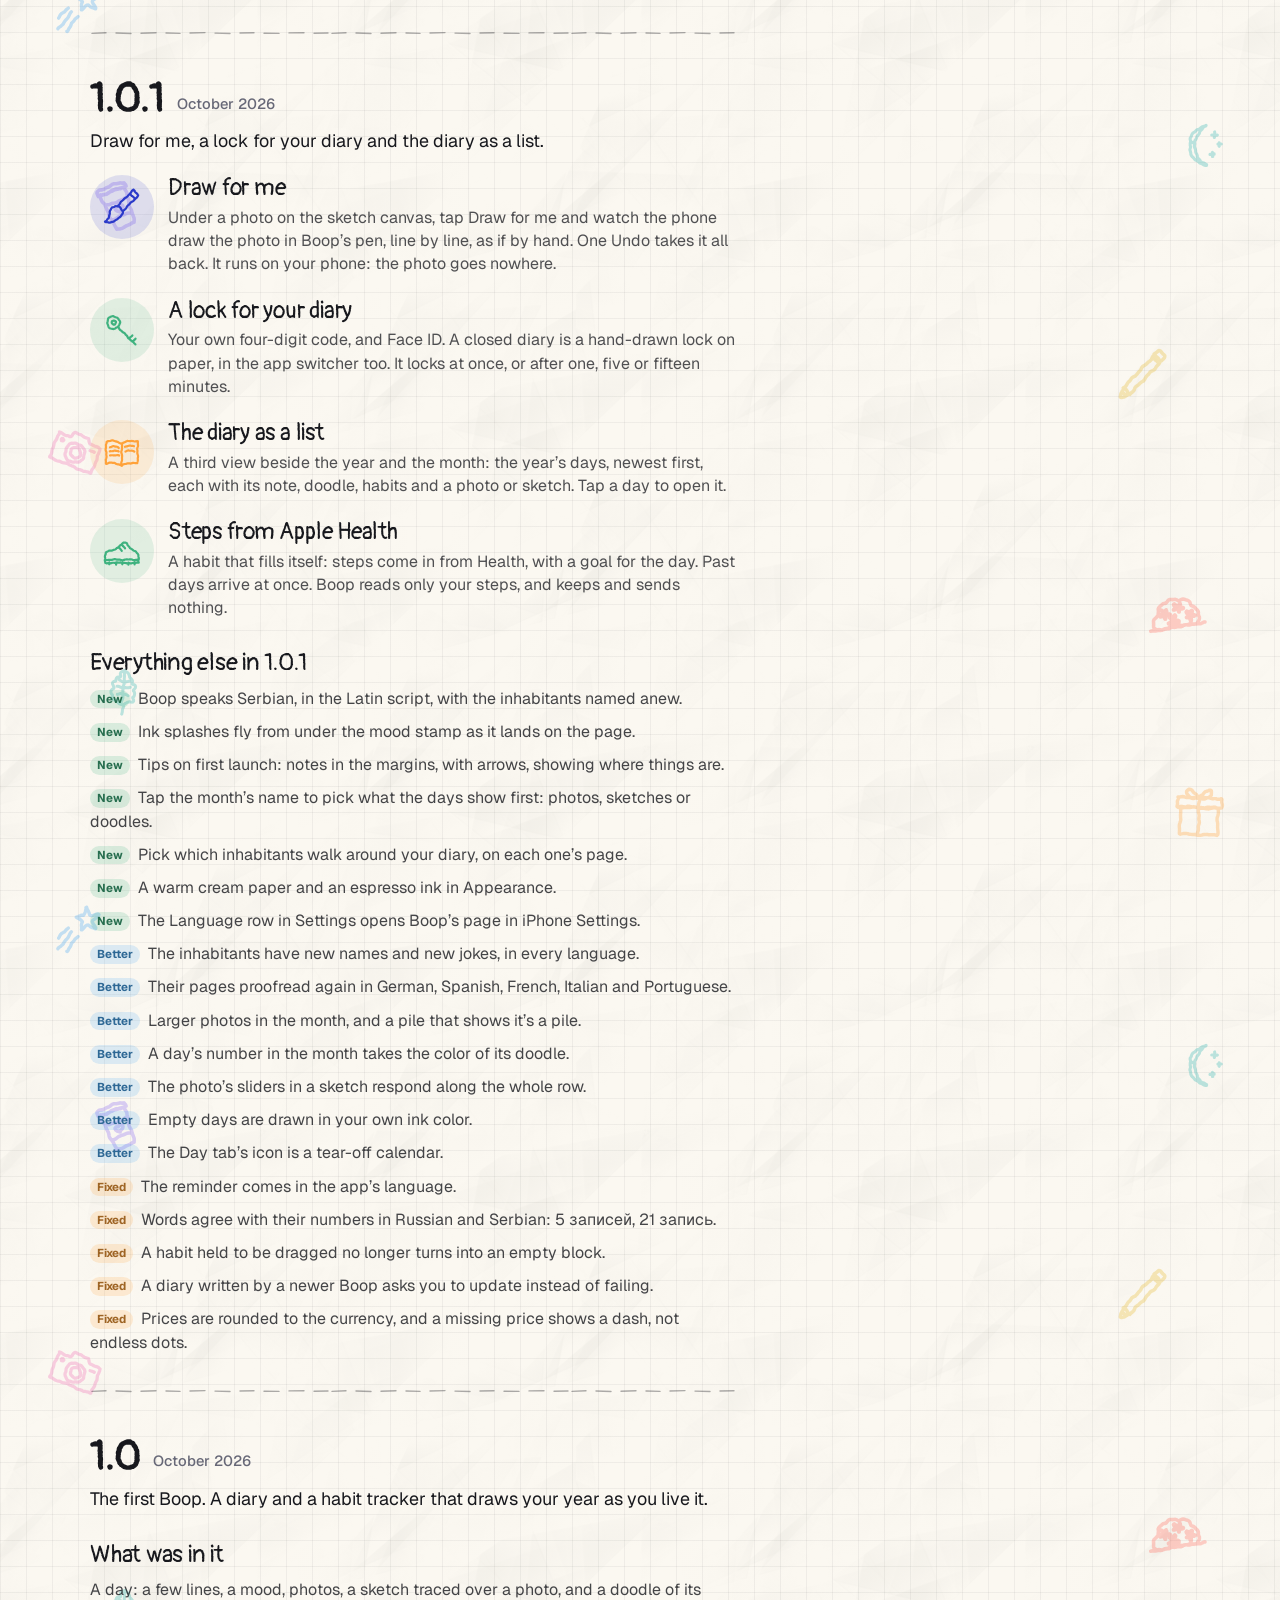
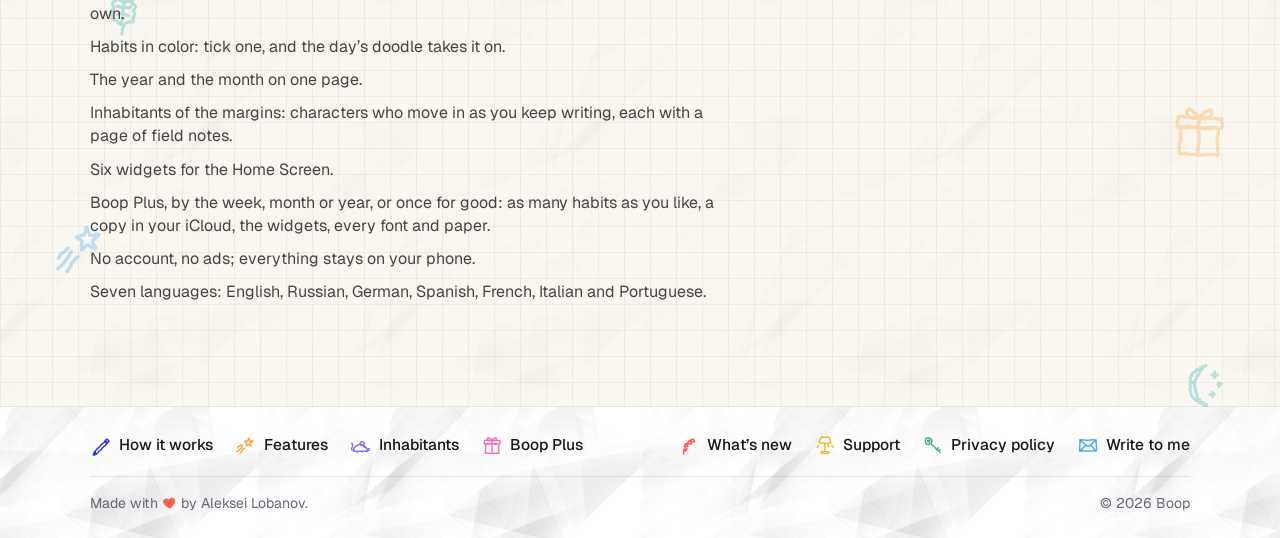
==== commit d295458a: "What's New: 1.0.14 and 1.0.15 from the app's notes — song of the day, handier search, tidier setting" ====
--- a/changelog/index.html
+++ b/changelog/index.html
@@ -4,10 +4,10 @@
 <meta charset="utf-8">
 <meta name="viewport" content="width=device-width, initial-scale=1">
 <title>What&#8217;s new in Boop</title>
-<meta name="description" content="Every version of Boop, the newest first. 1.0.13: Boop can find things now: search is here.">
+<meta name="description" content="Every version of Boop, the newest first. 1.0.15: Every day can have its own song now, and menus and settings come alive.">
 <link rel="canonical" href="https://alobanov.github.io/getboop/changelog/">
 <meta property="og:title" content="What&#8217;s new in Boop">
-<meta property="og:description" content="Every version of Boop, the newest first. 1.0.13: Boop can find things now: search is here.">
+<meta property="og:description" content="Every version of Boop, the newest first. 1.0.15: Every day can have its own song now, and menus and settings come alive.">
 <meta property="og:image" content="https://alobanov.github.io/getboop/img/year-canvas.jpg">
 <meta name="apple-itunes-app" content="app-id=6818434144">
 <link rel="icon" href="../favicon-64.png" type="image/png">
@@ -27,6 +27,38 @@
 <article class="page changelog">
 <h1>What&#8217;s new</h1>
 <!-- app:start -->
+<section class="release" id="v1.0.15">
+<header class="rel-head"><h2>1.0.15</h2><span class="when">November 16, 2026</span></header>
+<p class="tagline">Every day can have its own song now, and menus and settings come alive.</p>
+<div class="change"><span class="spot" style="--c:#3FB27F" aria-hidden="true"><svg viewBox="0 0 40 40"><use href="../img/whats_new.svg#doodle_170"/></svg></span><div><h3>Song of the day</h3><p>Your days get a soundtrack! Tap the plus on a day → Song of the day, find any song in the iTunes catalogue and play a 30-second preview. Then pick how it lies on the page: a Line, Compact with its cover, a Sleeve with a spinning record, or Tape in the cover's colour. Play it any time later, even a year on, and the day sounds again.</p></div></div>
+<div class="change"><span class="spot" style="--c:#FFA23A" aria-hidden="true"><svg viewBox="0 0 40 40"><use href="../img/whats_new.svg#doodle_129"/></svg></span><div><h3>Handier search</h3><p>The filters sit in two rows now, with a new one, Music: every day with a song, standing as records on a shelf. Picked filters stand out, and Clear comes first, showing how many are on. With Sketches the days lie in a grid: the note, with the day's drawing on its corner.</p></div></div>
+<div class="change"><span class="spot" style="--c:#F6C945" aria-hidden="true"><svg viewBox="0 0 40 40"><use href="../img/whats_new.svg#doodle_166"/></svg></span><div><h3>Settings, tidied up</h3><p>Settings are shorter: four groups, with what you rarely need on pages of their own. Appearance is a sheet of paper now: your pick gets circled by a pen and gives a little hop. And Write to us leads to Threads, Instagram or email.</p></div></div>
+<h3 class="more">Everything else in 1.0.15</h3>
+<ul class="rest">
+<li><span class="label better">Better</span>The day's + menu comes alive: hold the plus and slide to an item — let go, and it's picked.</li>
+<li><span class="label new">New</span>New in Appearance: Hand-drawn buttons, outlined in the same wobbly line as the icons.</li>
+<li><span class="label better">Better</span>The day screen's button is a spiral notepad now, and the year menu lists only the years you've written in.</li>
+<li><span class="label new">New</span>About Boop now opens with me, Aleksei, on a Polaroid. Hi!</li>
+<li><span class="label better">Better</span>The photo board in search no longer sways when you tilt the phone.</li>
+<li><span class="label better">Better</span>If Apple moves a song's preview, Boop finds the new one by itself.</li>
+<li><span class="label fixed">Fixed</span>Swiping fast through the days no longer flings you straight into search.</li>
+</ul>
+</section>
+<section class="release" id="v1.0.14">
+<header class="rel-head"><h2>1.0.14</h2><span class="when">November 15, 2026</span></header>
+<p class="tagline">A camera of its own with film filters, new widgets, and a pot that blooms for years.</p>
+<div class="change"><span class="spot" style="--c:#F6C945" aria-hidden="true"><svg viewBox="0 0 40 40"><use href="../img/whats_new.svg#doodle_153"/></svg></span><div><h3>Boop's camera</h3><p>In the photo picker tap Camera: the filters show live in the viewfinder, swipe through them. B&amp;W is for everyone; Film, Gold, Olive, CCD and Point &amp; Shoot come with Boop Plus. You can switch the filter on the finished shot too.</p></div></div>
+<div class="change"><span class="spot" style="--c:#9BCB4B" aria-hidden="true"><svg viewBox="0 0 40 40"><use href="../img/whats_new.svg#doodle_062"/></svg></span><div><h3>A pot for years</h3><p>After three months the bush stops spreading and earns bigger milestones instead: bells at 120 days, a vine at 180, residents at 270 and the flower of the year at 365. When you open it, the last two bloom.</p></div></div>
+<div class="change"><span class="spot" style="--c:#2FB5B0" aria-hidden="true"><svg viewBox="0 0 40 40"><use href="../img/whats_new.svg#doodle_053"/></svg></span><div><h3>New widgets</h3><p>The Streak pot widget shows the way to your next flower or what the pot has to say. Today fills the whole widget with your photo and changes it every hour; Day shows your photos whole, fanned out.</p></div></div>
+<h3 class="more">Everything else in 1.0.14</h3>
+<ul class="rest">
+<li><span class="label new">New</span>Photo board in search: days with photos hang as polaroids; press and hold a card to see the day's other photos.</li>
+<li><span class="label better">Better</span>On iPad and iPhone Duo the year fills the screen, and a photo on the spread opens full size.</li>
+<li><span class="label better">Better</span>The close button in the photo viewer stands out on any shot.</li>
+<li><span class="label fixed">Fixed</span>The pot no longer breaks on long streaks.</li>
+<li><span class="label fixed">Fixed</span>If a photo can't be read, Boop simply tells you so.</li>
+</ul>
+</section>
 <section class="release" id="v1.0.13">
 <header class="rel-head"><h2>1.0.13</h2><span class="when">November 7, 2026</span></header>
 <p class="tagline">Boop can find things now: search is here.</p>
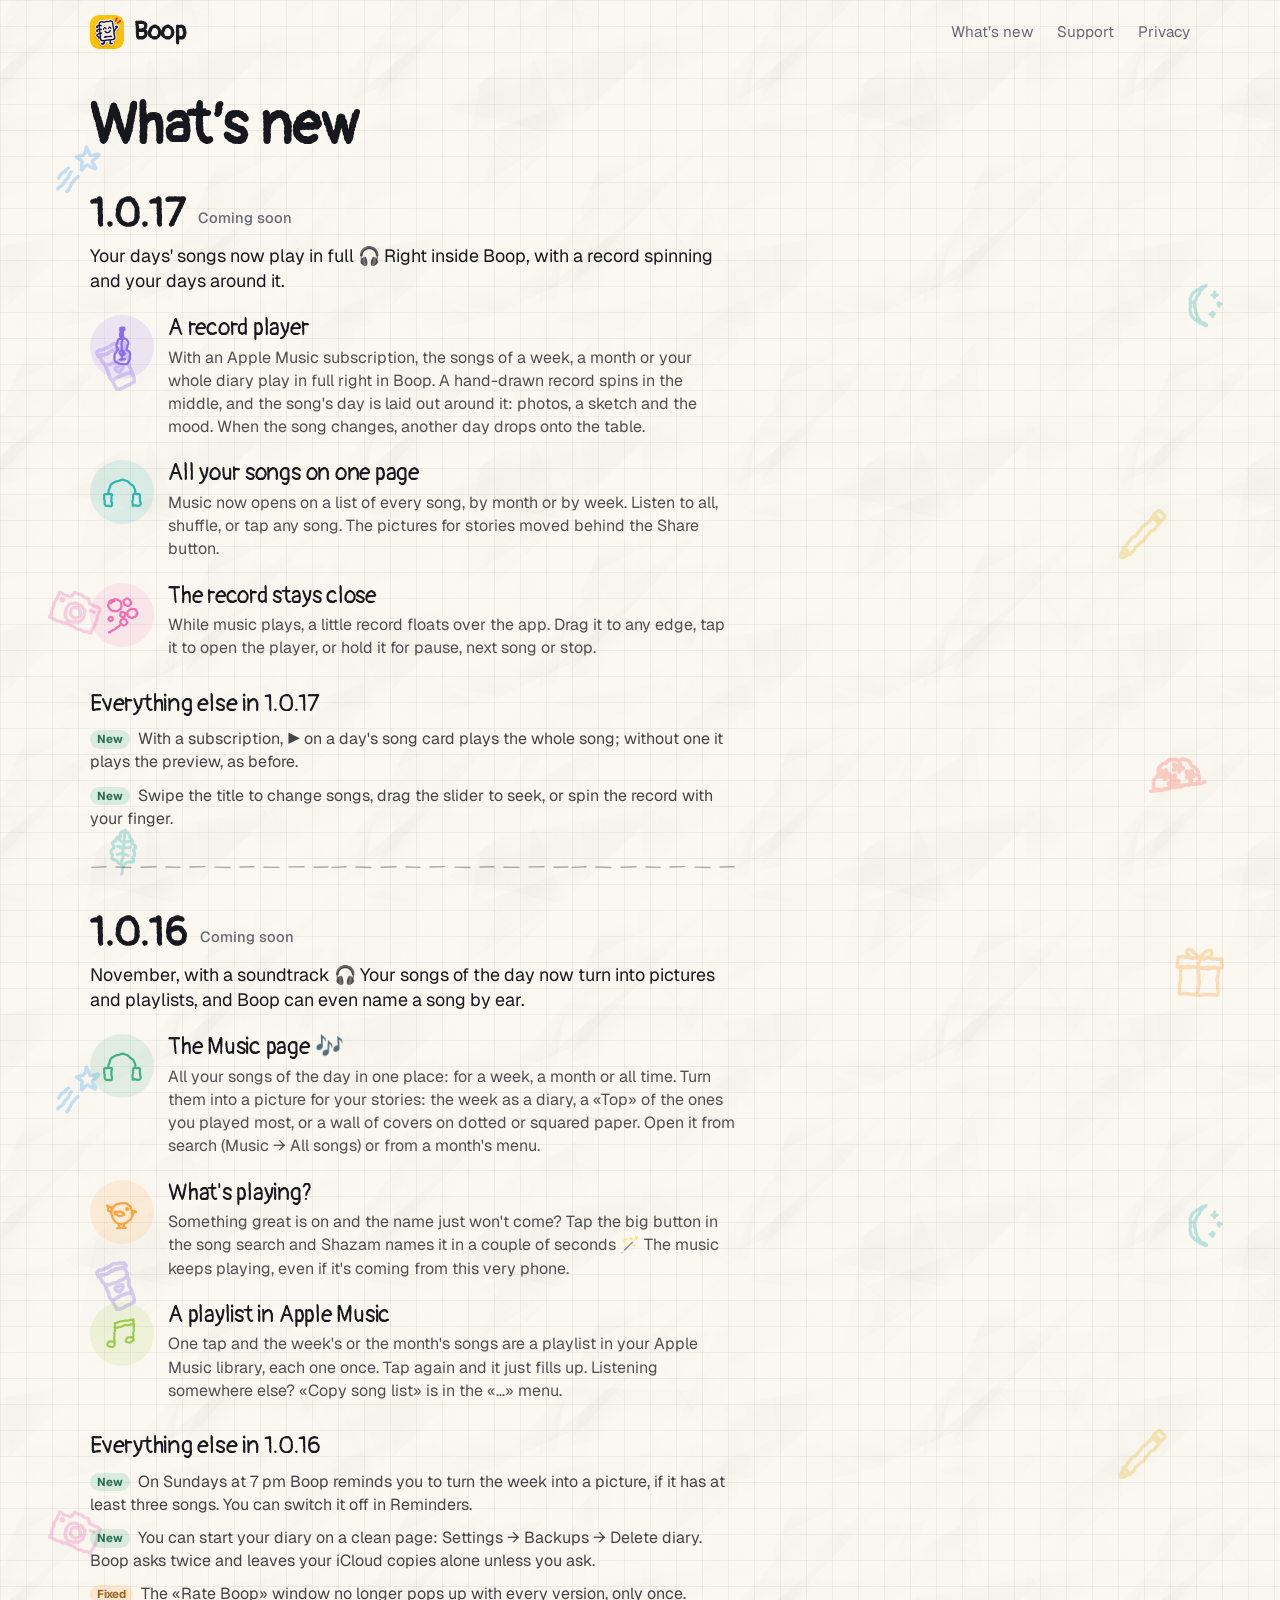
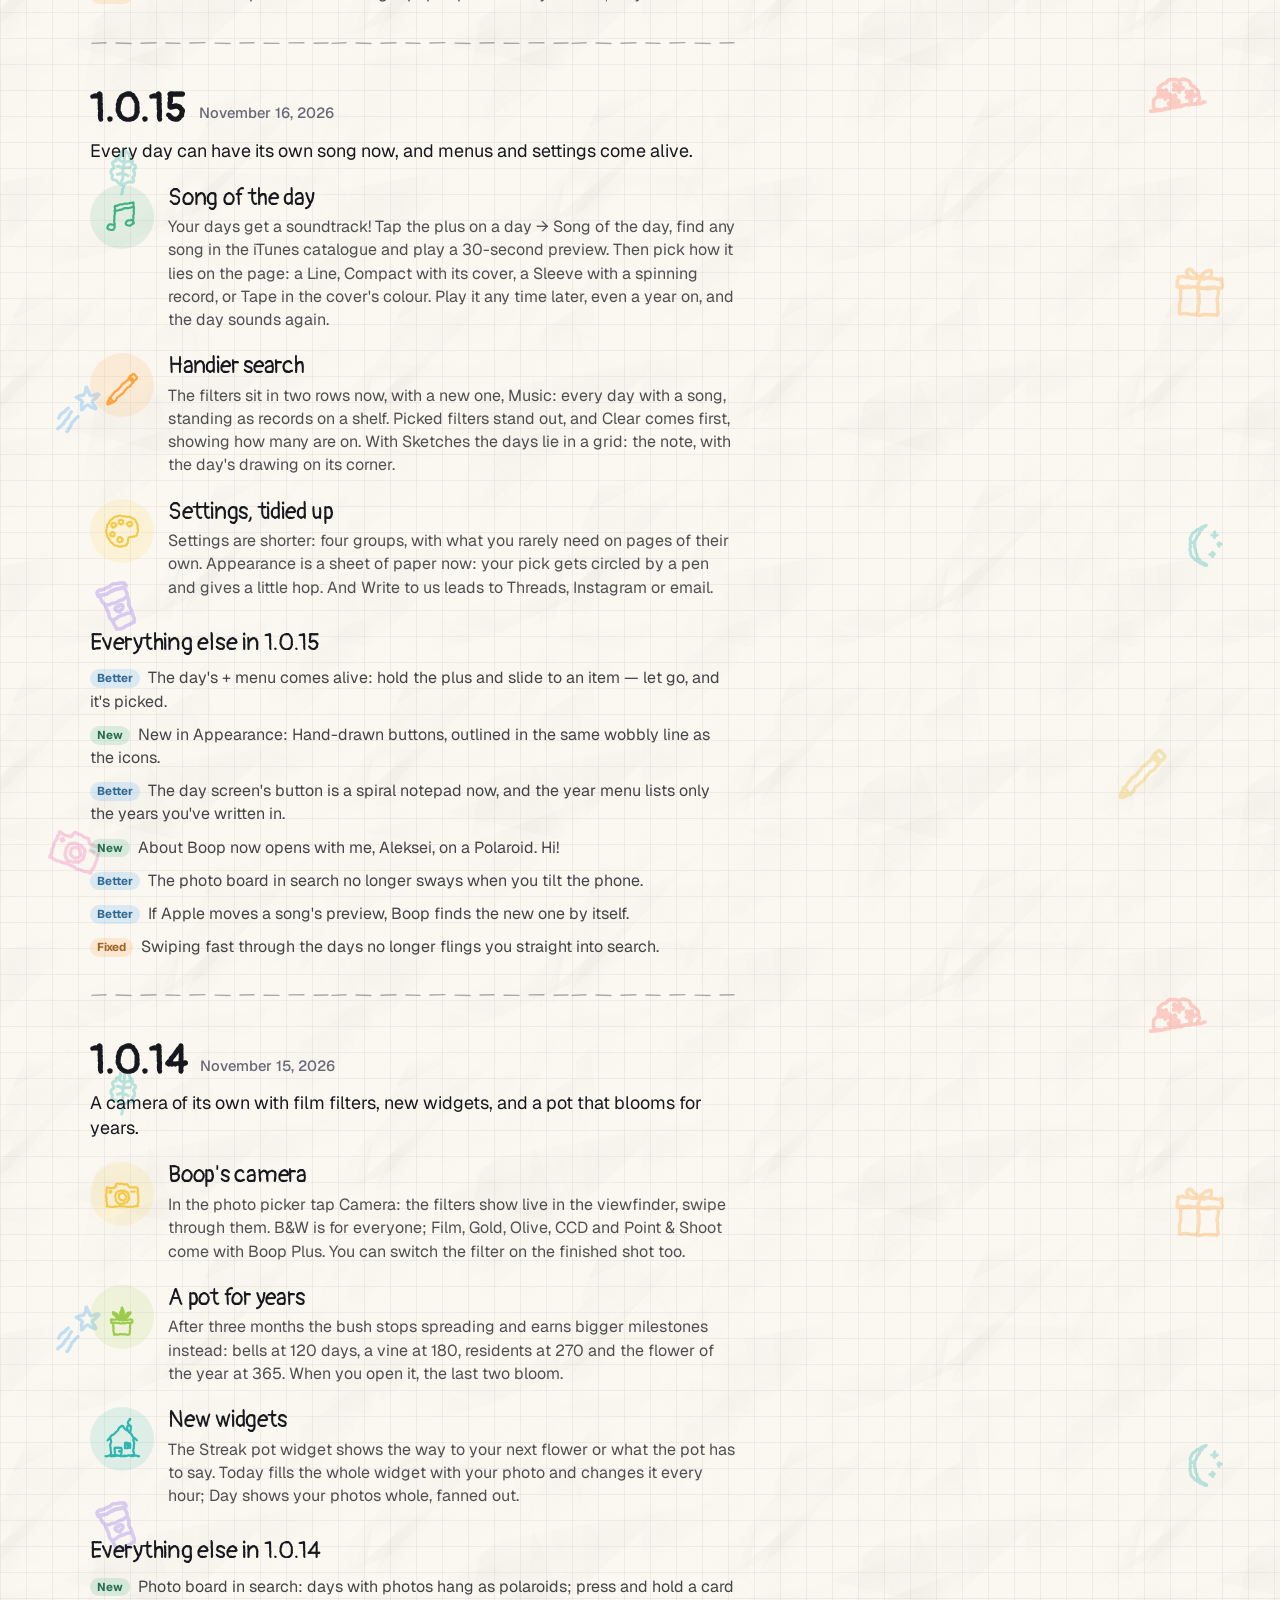
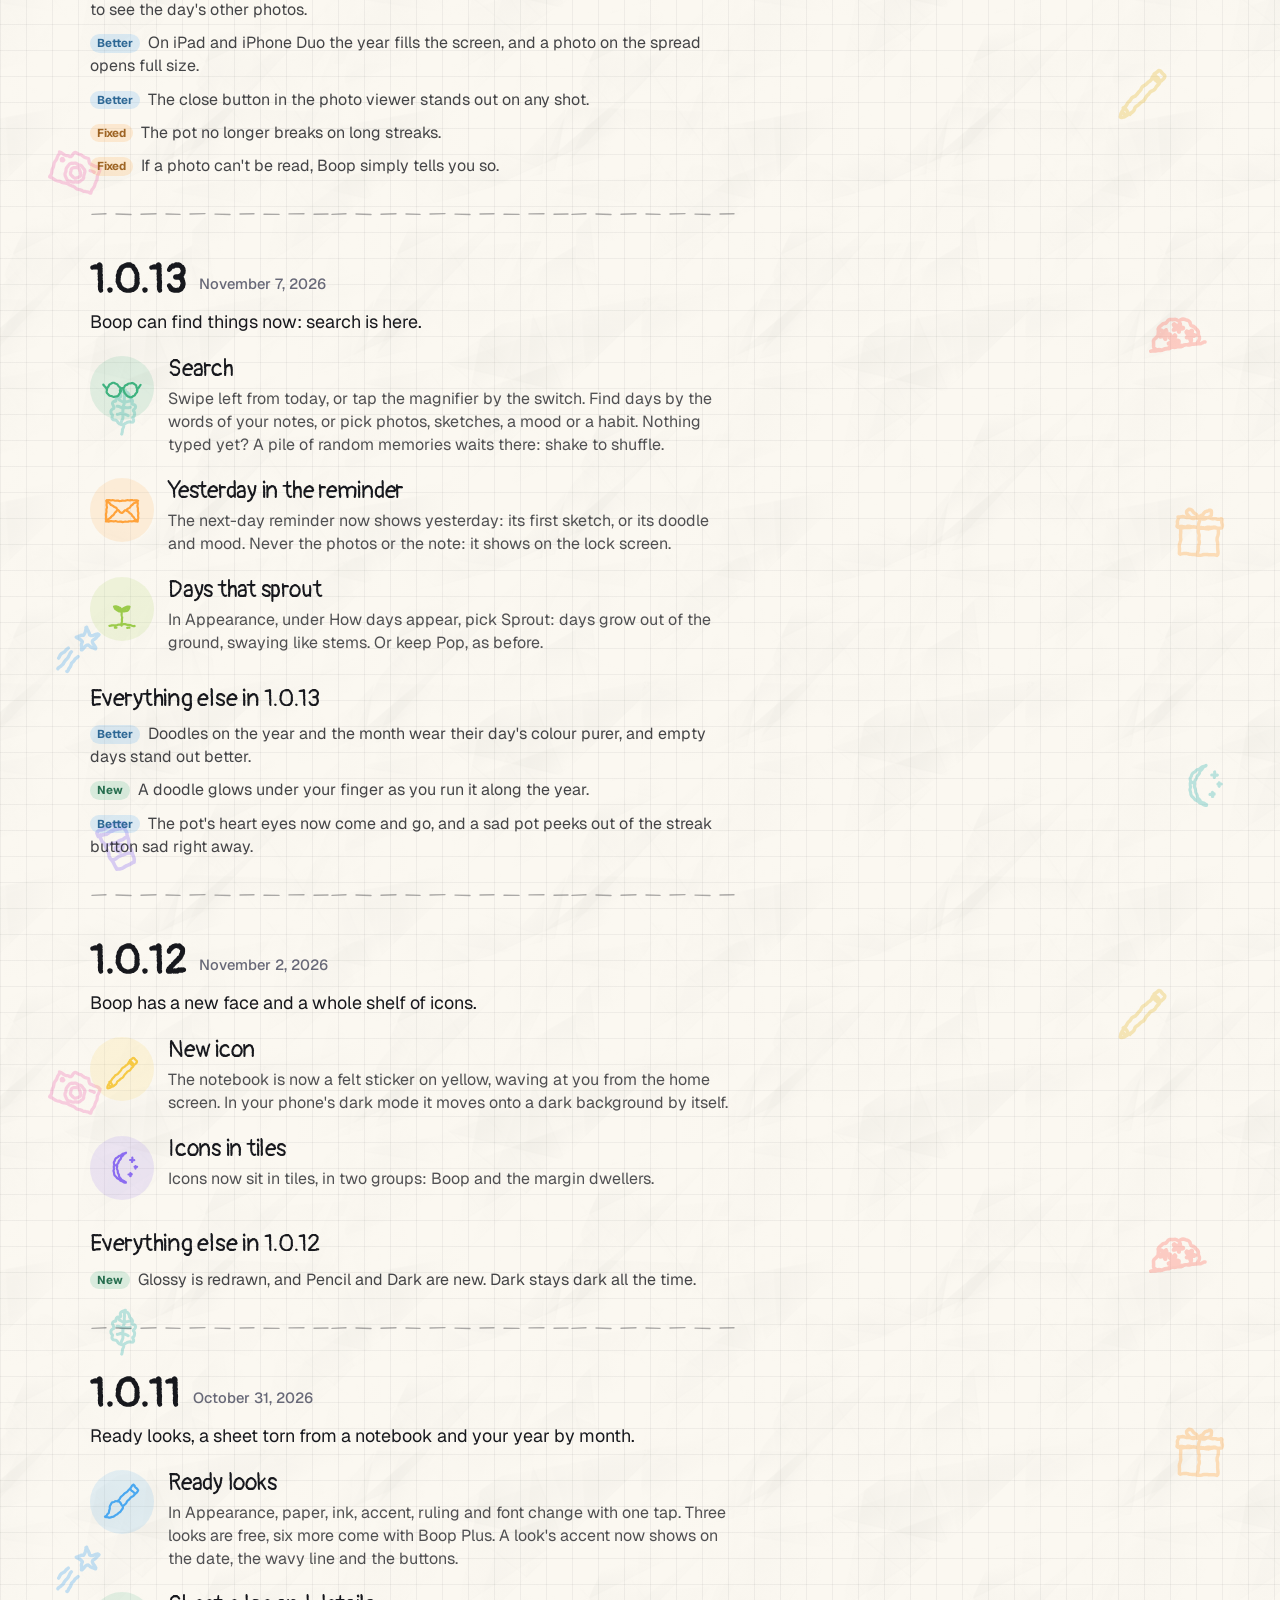
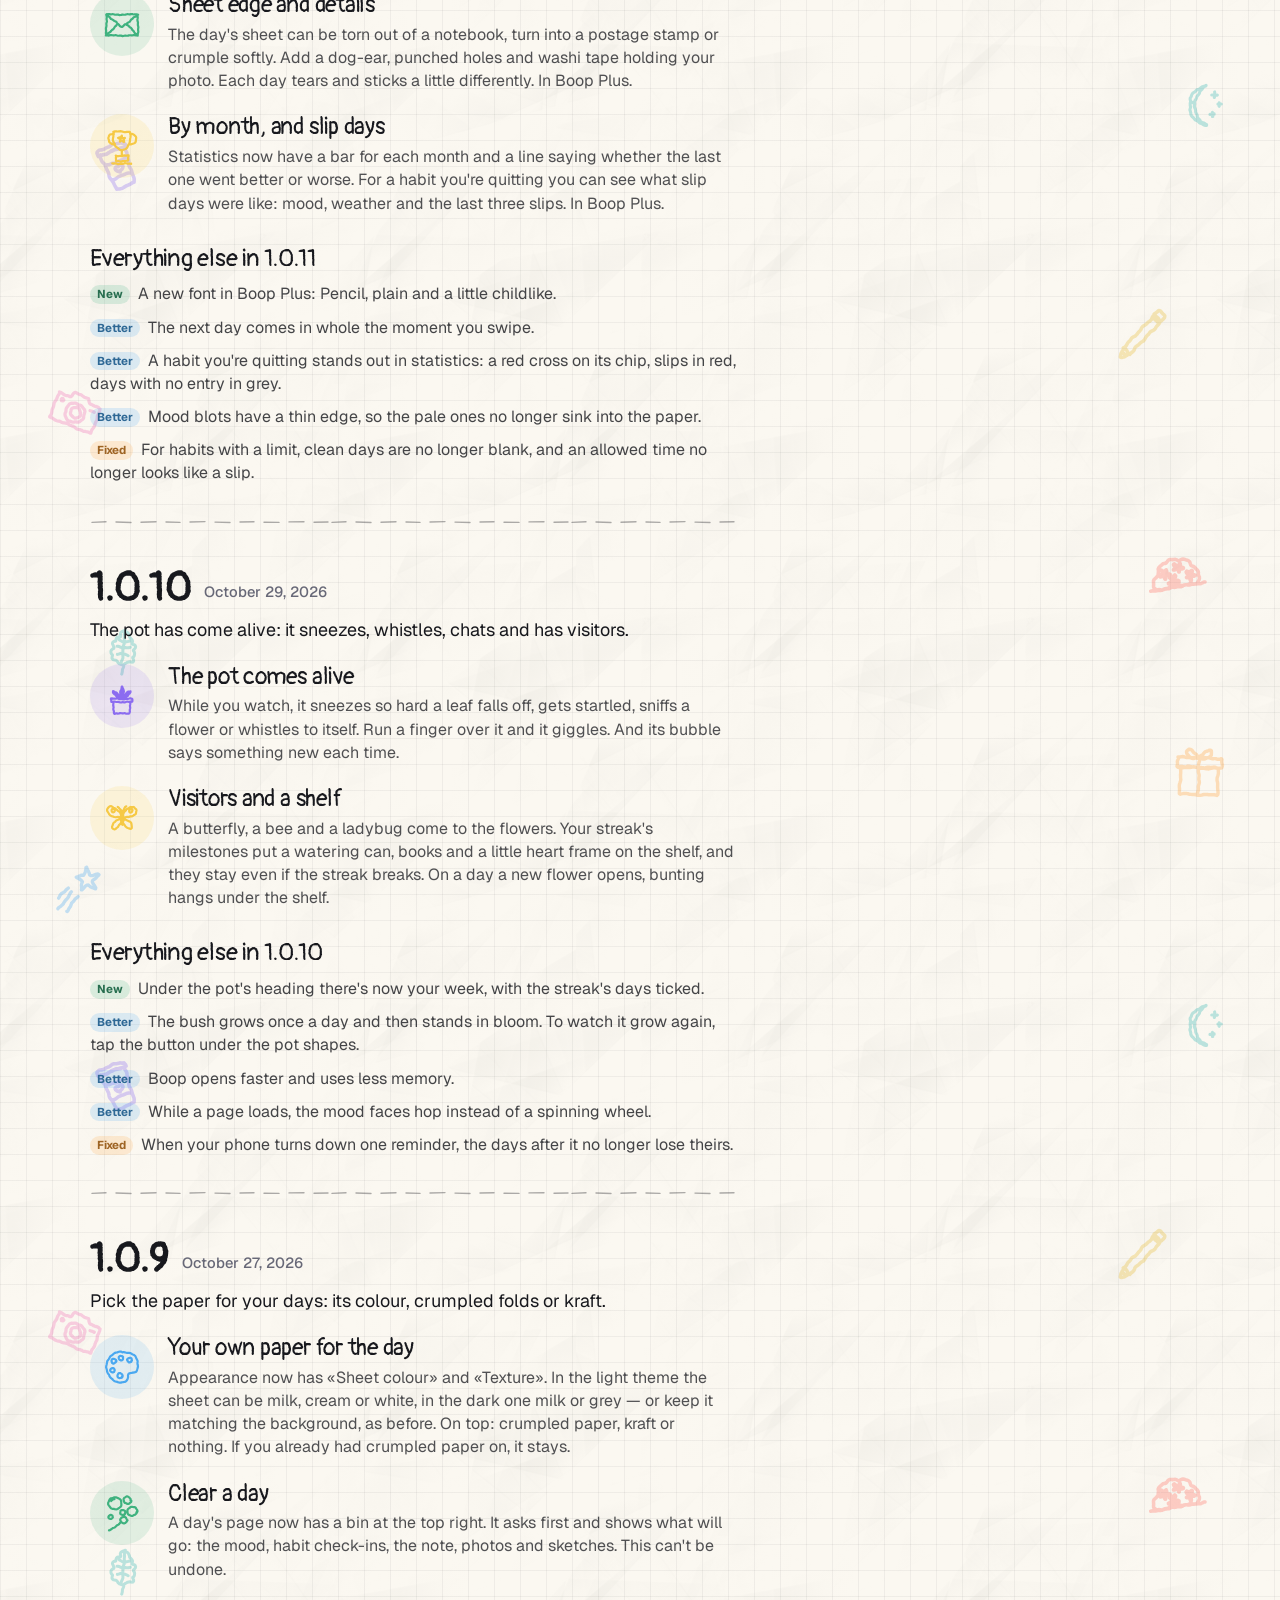
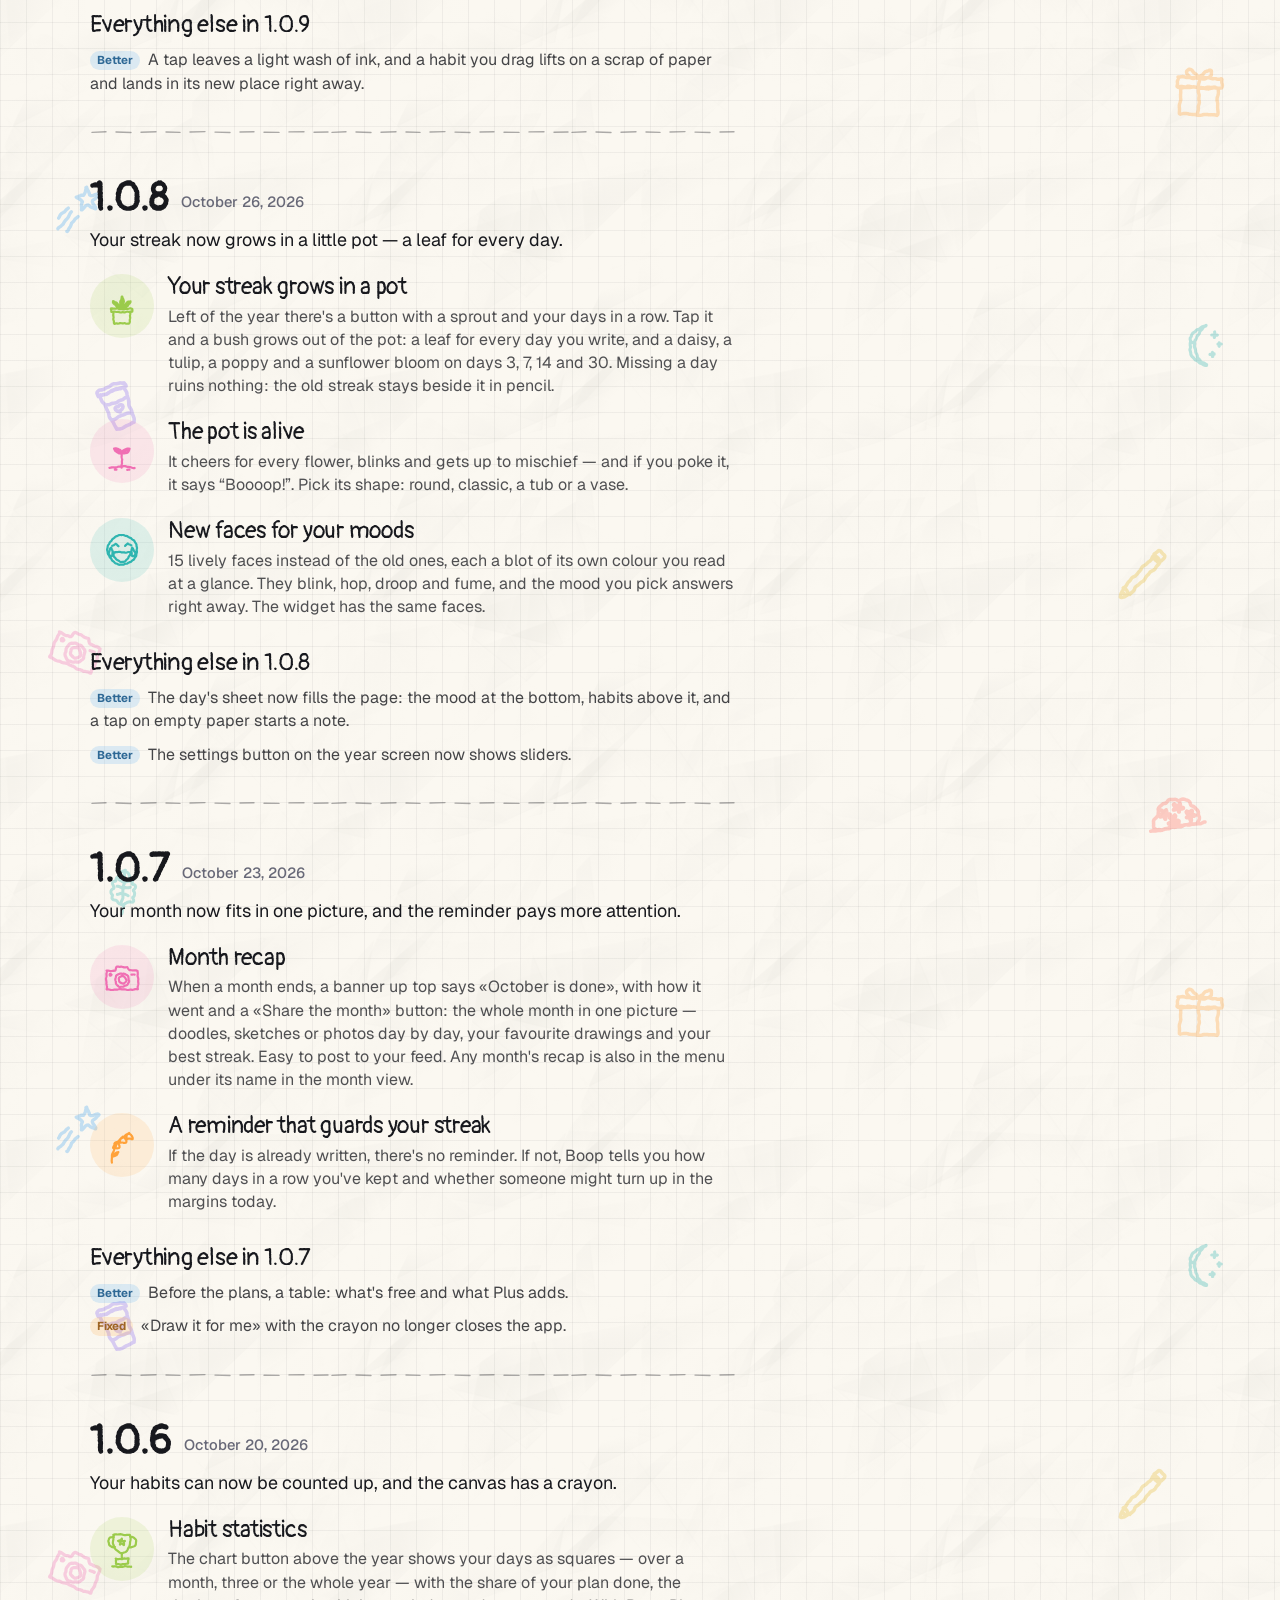
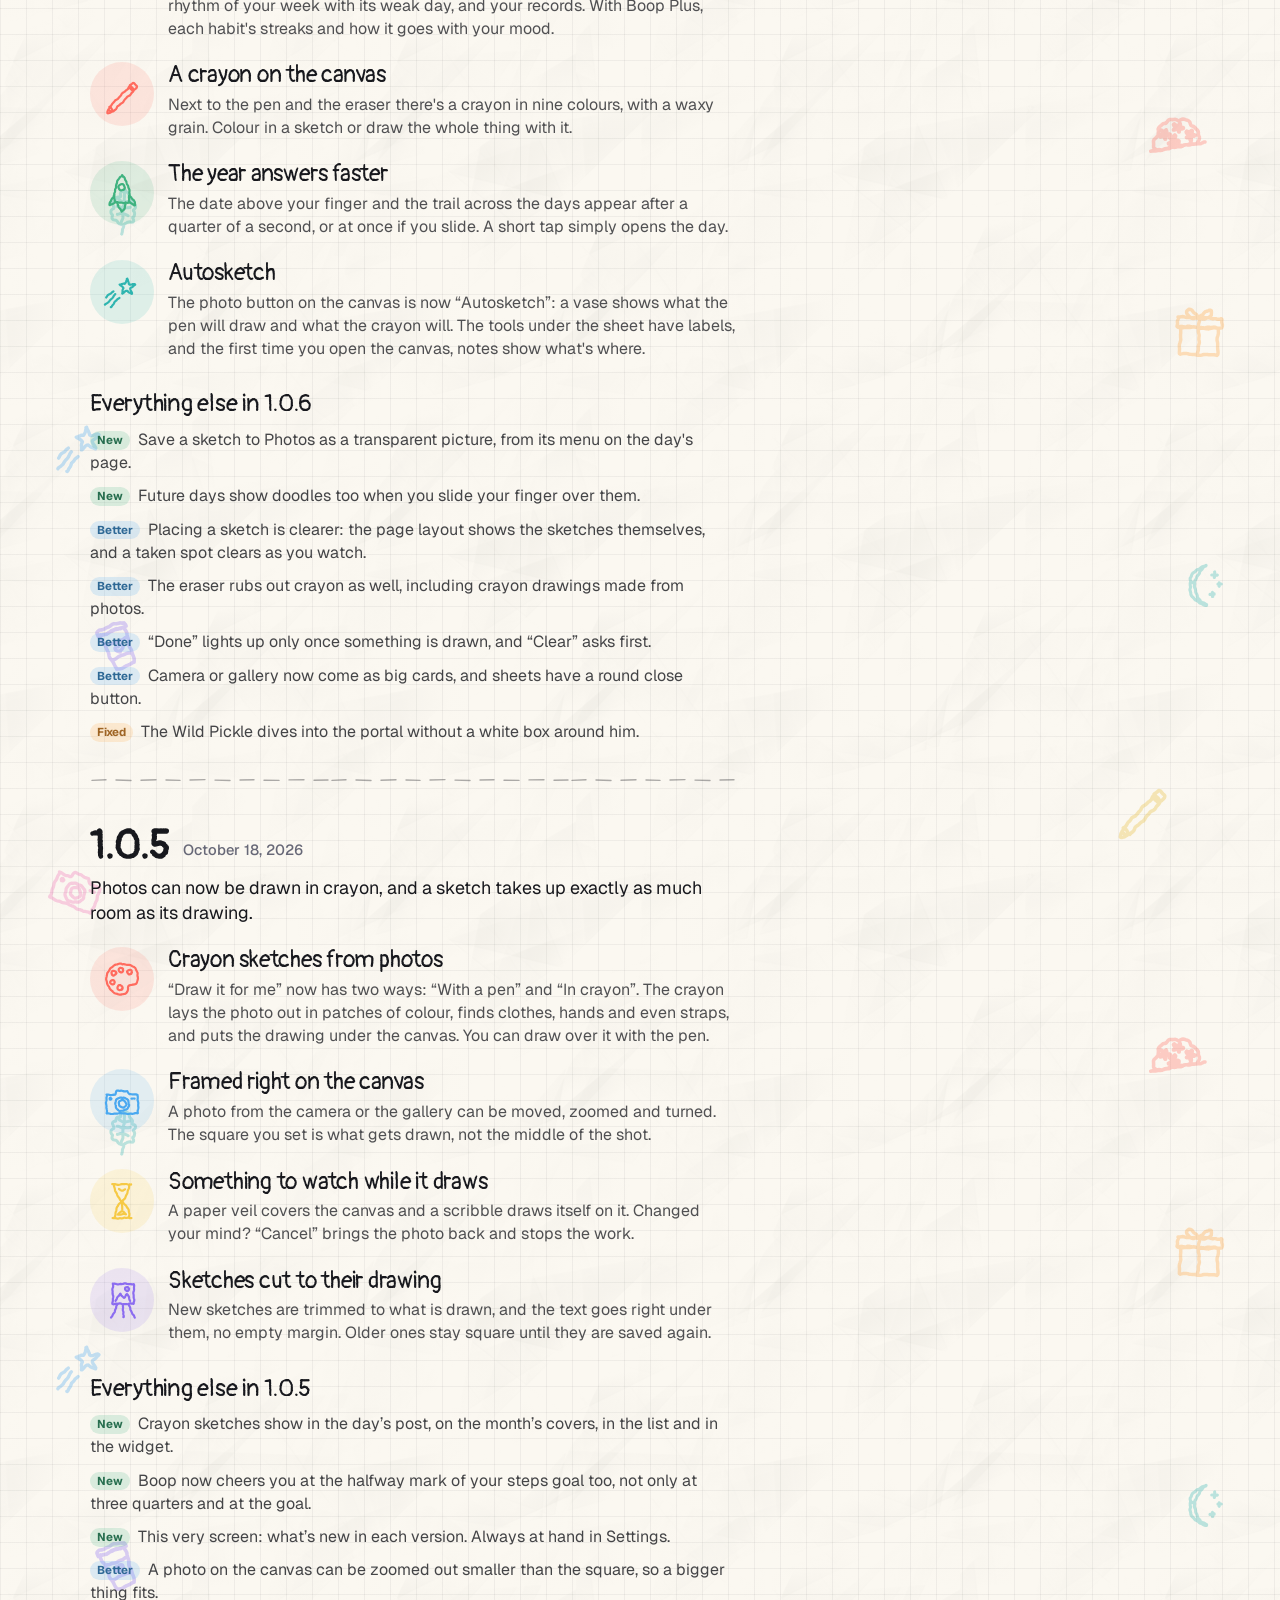
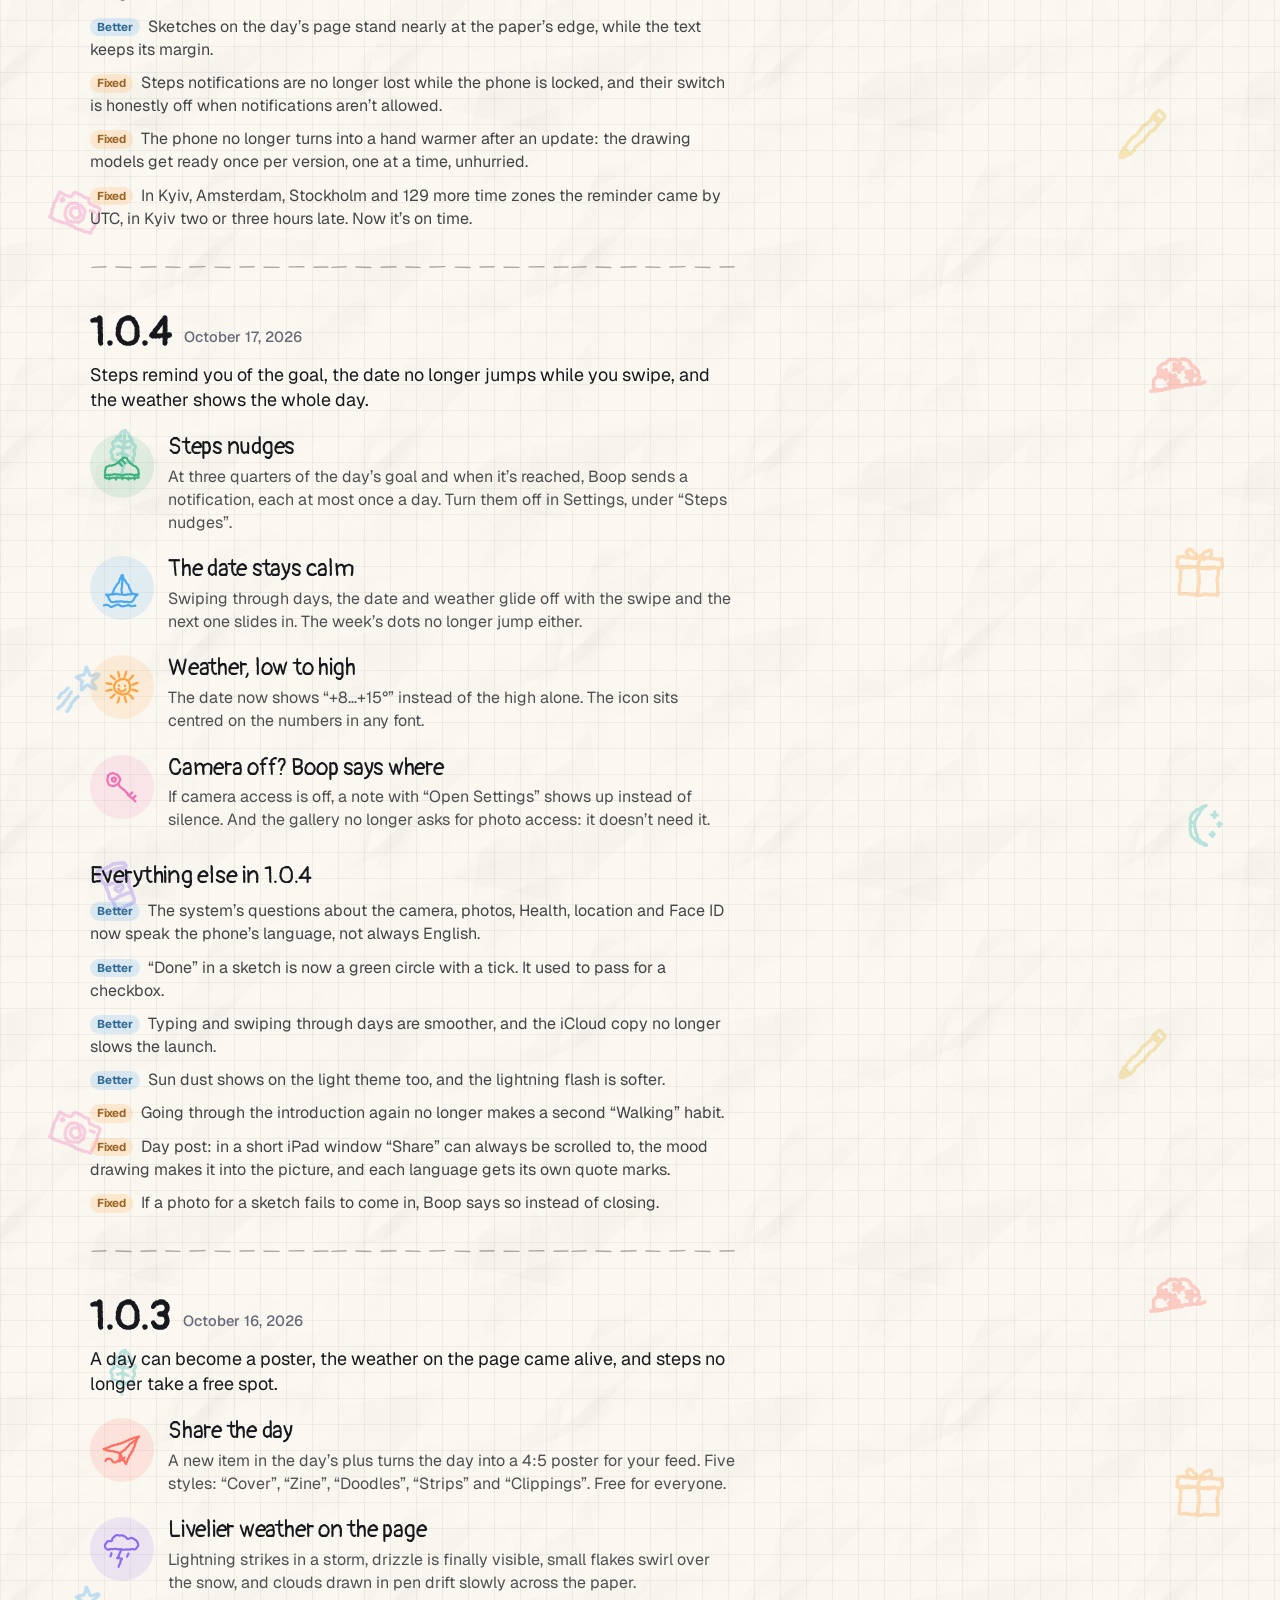
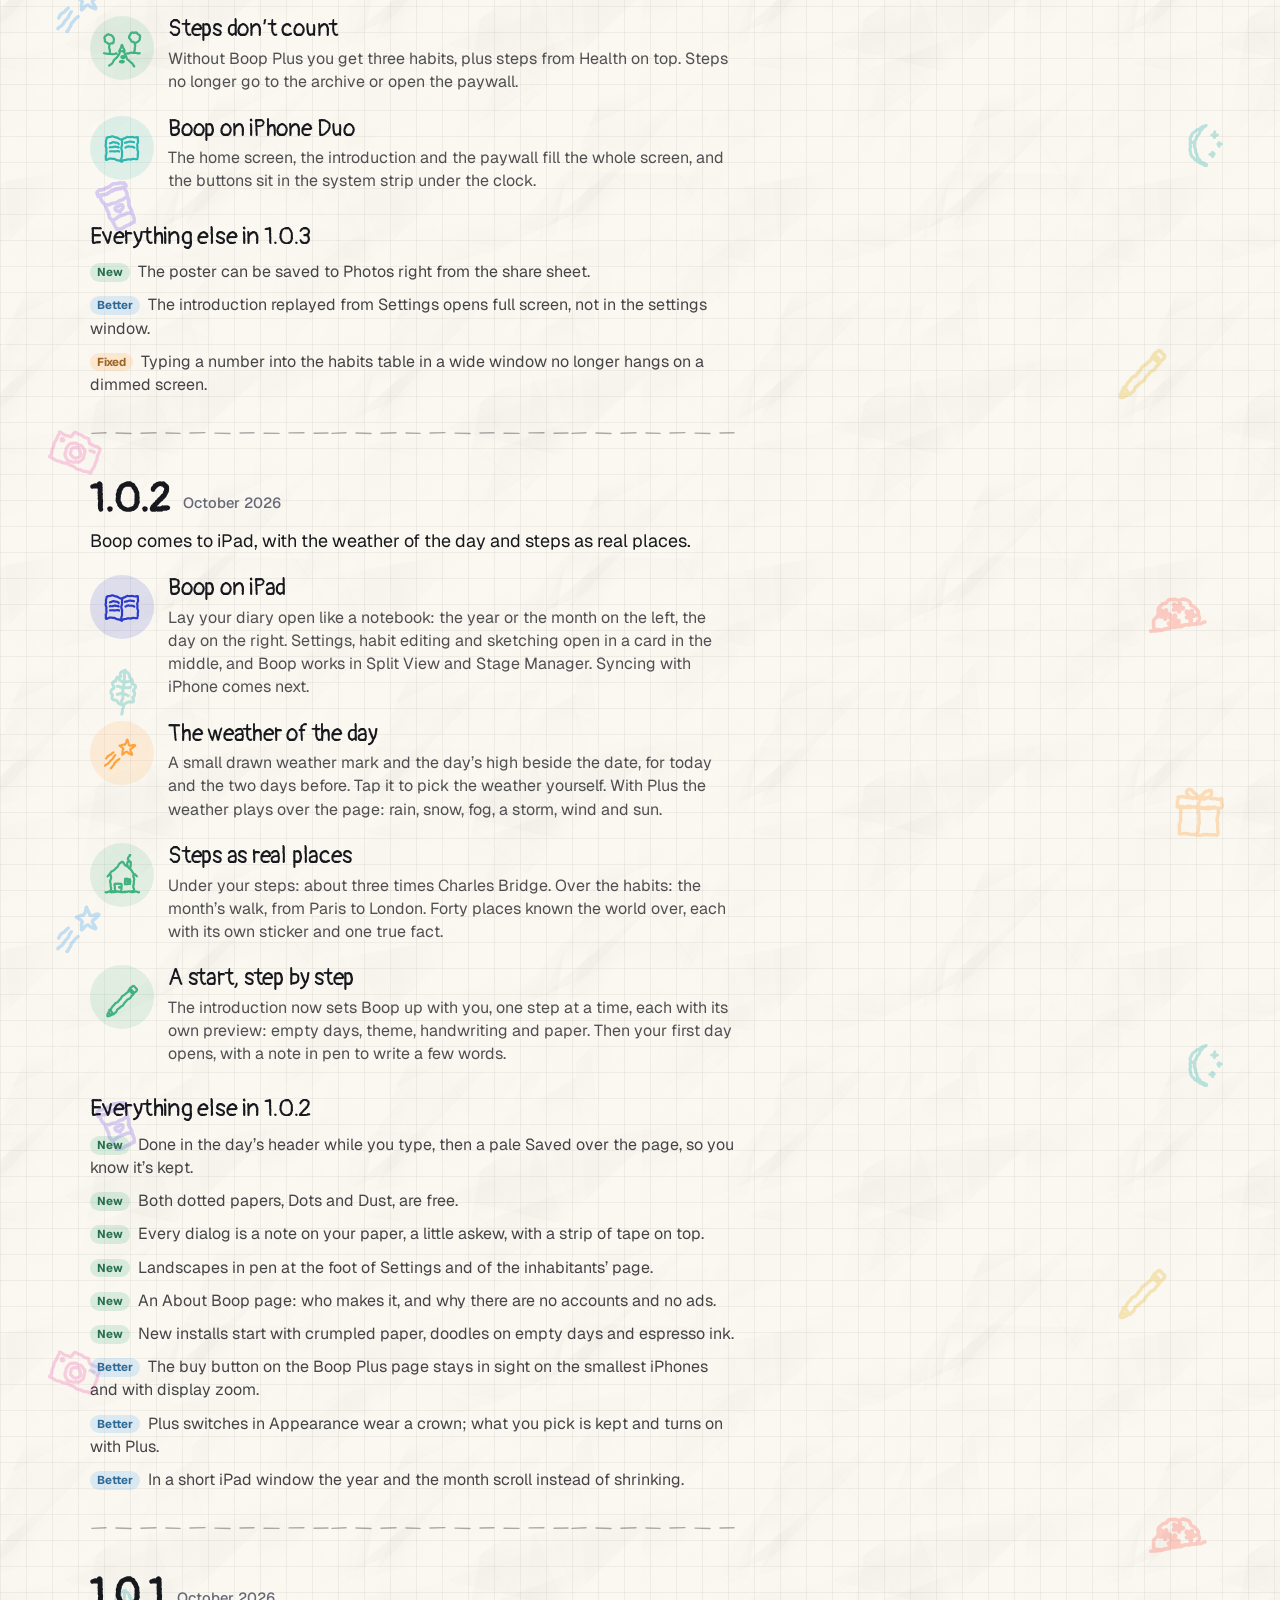
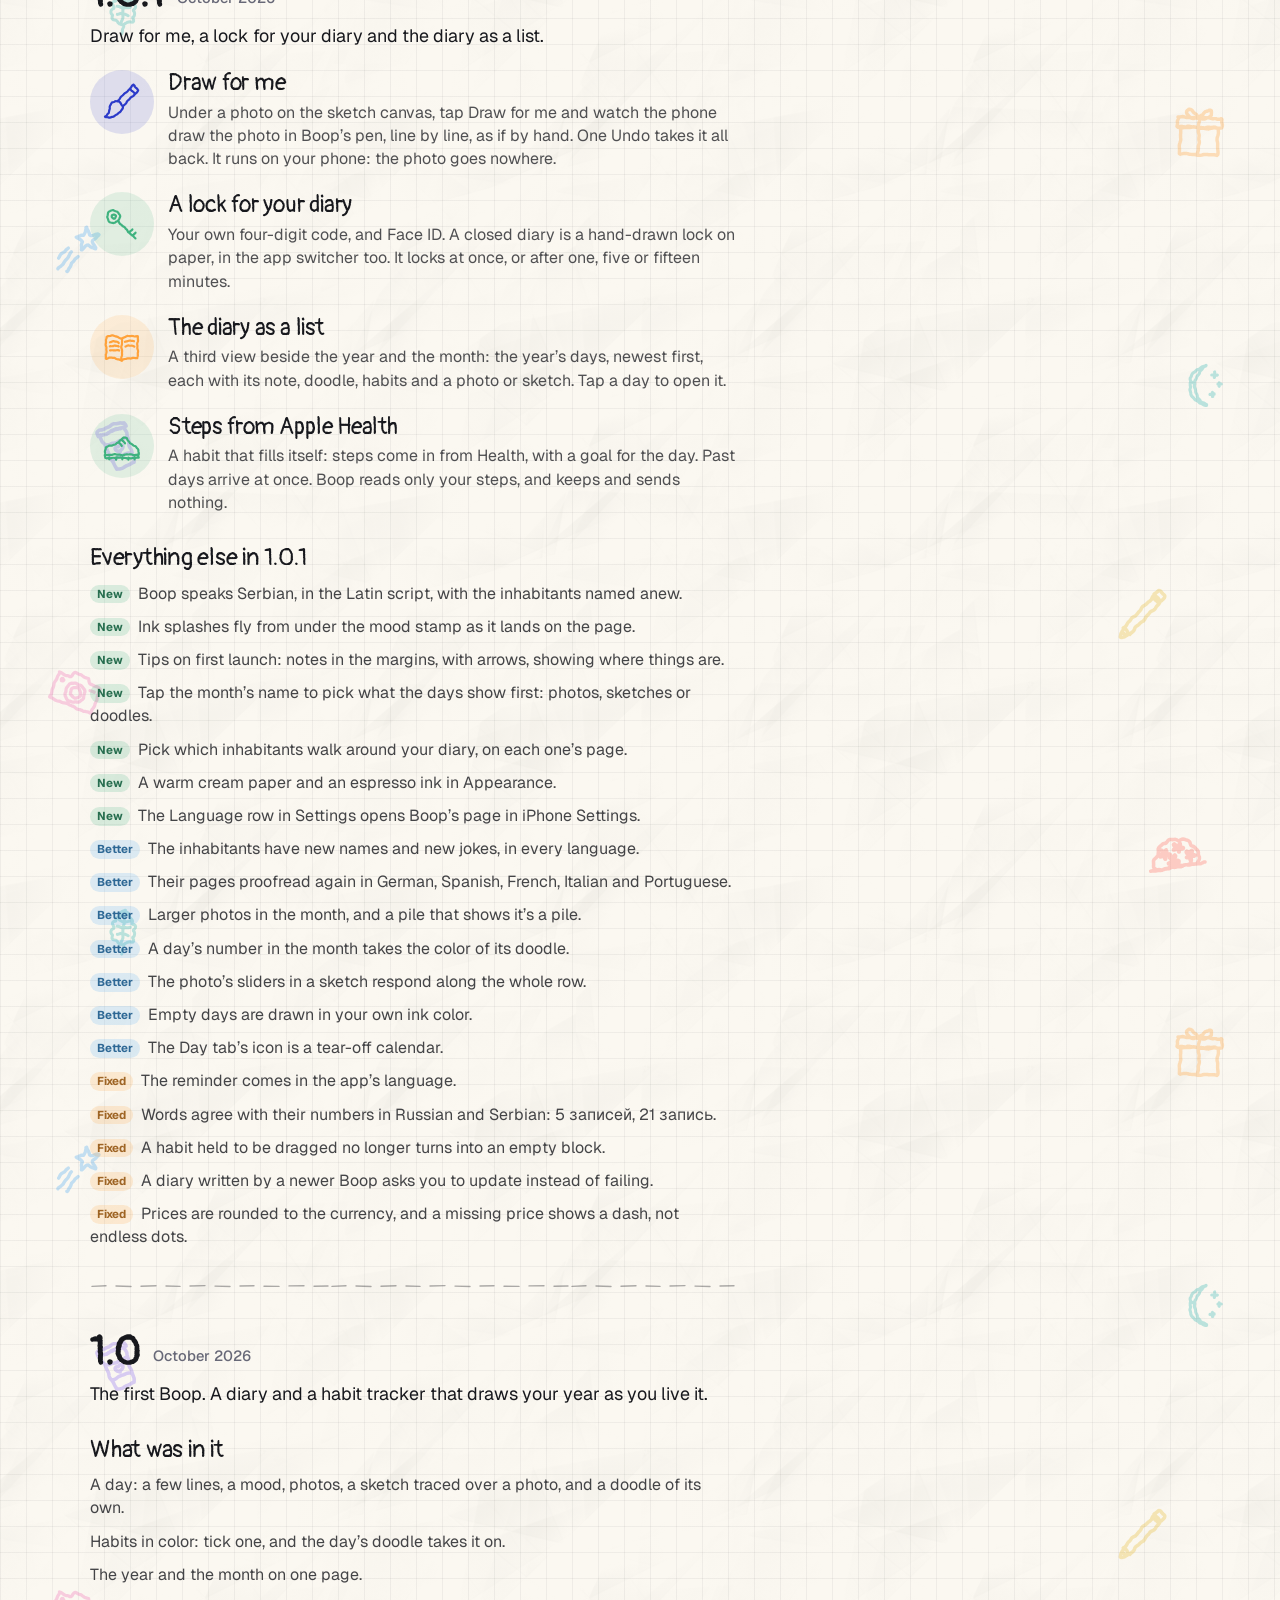
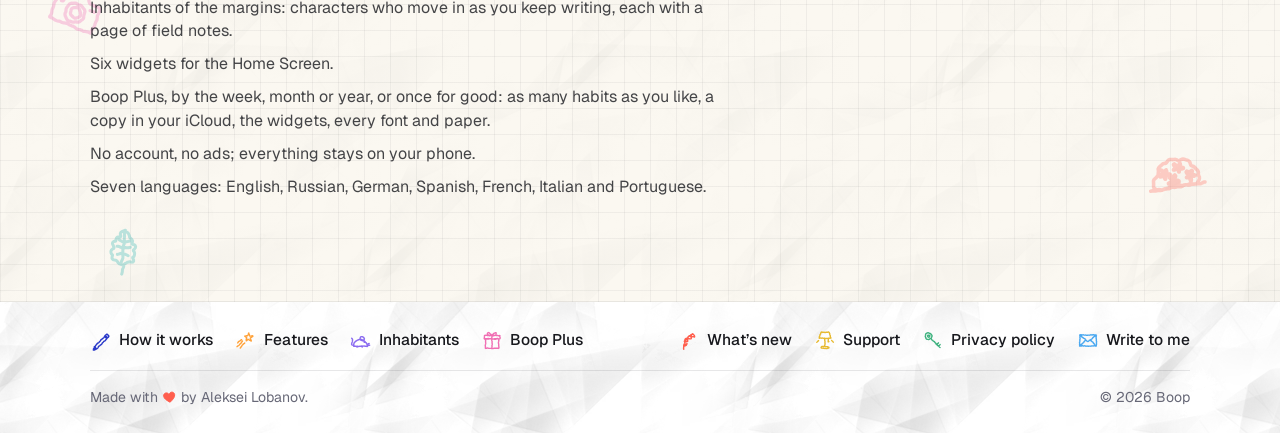
==== commit 2c776a1e: "What's New: 1.0.16 and 1.0.17 from the app's notes, both marked coming soon — the Music page, «What'" ====
--- a/changelog/index.html
+++ b/changelog/index.html
@@ -27,6 +27,31 @@
 <article class="page changelog">
 <h1>What&#8217;s new</h1>
 <!-- app:start -->
+<section class="release" id="v1.0.17">
+<header class="rel-head"><h2>1.0.17</h2><span class="when">Coming soon</span></header>
+<p class="tagline">Your days' songs now play in full 🎧 Right inside Boop, with a record spinning and your days around it.</p>
+<div class="change"><span class="spot" style="--c:#8B6CF0" aria-hidden="true"><svg viewBox="0 0 40 40"><use href="../img/whats_new.svg#doodle_140"/></svg></span><div><h3>A record player</h3><p>With an Apple Music subscription, the songs of a week, a month or your whole diary play in full right in Boop. A hand-drawn record spins in the middle, and the song's day is laid out around it: photos, a sketch and the mood. When the song changes, another day drops onto the table.</p></div></div>
+<div class="change"><span class="spot" style="--c:#2FB5B0" aria-hidden="true"><svg viewBox="0 0 40 40"><use href="../img/whats_new.svg#doodle_134"/></svg></span><div><h3>All your songs on one page</h3><p>Music now opens on a list of every song, by month or by week. Listen to all, shuffle, or tap any song. The pictures for stories moved behind the Share button.</p></div></div>
+<div class="change"><span class="spot" style="--c:#F06FB3" aria-hidden="true"><svg viewBox="0 0 40 40"><use href="../img/whats_new.svg#doodle_175"/></svg></span><div><h3>The record stays close</h3><p>While music plays, a little record floats over the app. Drag it to any edge, tap it to open the player, or hold it for pause, next song or stop.</p></div></div>
+<h3 class="more">Everything else in 1.0.17</h3>
+<ul class="rest">
+<li><span class="label new">New</span>With a subscription, ▶ on a day's song card plays the whole song; without one it plays the preview, as before.</li>
+<li><span class="label new">New</span>Swipe the title to change songs, drag the slider to seek, or spin the record with your finger.</li>
+</ul>
+</section>
+<section class="release" id="v1.0.16">
+<header class="rel-head"><h2>1.0.16</h2><span class="when">Coming soon</span></header>
+<p class="tagline">November, with a soundtrack 🎧 Your songs of the day now turn into pictures and playlists, and Boop can even name a song by ear.</p>
+<div class="change"><span class="spot" style="--c:#3FB27F" aria-hidden="true"><svg viewBox="0 0 40 40"><use href="../img/whats_new.svg#doodle_134"/></svg></span><div><h3>The Music page 🎶</h3><p>All your songs of the day in one place: for a week, a month or all time. Turn them into a picture for your stories: the week as a diary, a «Top» of the ones you played most, or a wall of covers on dotted or squared paper. Open it from search (Music → All songs) or from a month's menu.</p></div></div>
+<div class="change"><span class="spot" style="--c:#FFA23A" aria-hidden="true"><svg viewBox="0 0 40 40"><use href="../img/whats_new.svg#doodle_043"/></svg></span><div><h3>What's playing?</h3><p>Something great is on and the name just won't come? Tap the big button in the song search and Shazam names it in a couple of seconds 🪄 The music keeps playing, even if it's coming from this very phone.</p></div></div>
+<div class="change"><span class="spot" style="--c:#9BCB4B" aria-hidden="true"><svg viewBox="0 0 40 40"><use href="../img/whats_new.svg#doodle_170"/></svg></span><div><h3>A playlist in Apple Music</h3><p>One tap and the week's or the month's songs are a playlist in your Apple Music library, each one once. Tap again and it just fills up. Listening somewhere else? «Copy song list» is in the «…» menu.</p></div></div>
+<h3 class="more">Everything else in 1.0.16</h3>
+<ul class="rest">
+<li><span class="label new">New</span>On Sundays at 7 pm Boop reminds you to turn the week into a picture, if it has at least three songs. You can switch it off in Reminders.</li>
+<li><span class="label new">New</span>You can start your diary on a clean page: Settings → Backups → Delete diary. Boop asks twice and leaves your iCloud copies alone unless you ask.</li>
+<li><span class="label fixed">Fixed</span>The «Rate Boop» window no longer pops up with every version, only once.</li>
+</ul>
+</section>
 <section class="release" id="v1.0.15">
 <header class="rel-head"><h2>1.0.15</h2><span class="when">November 16, 2026</span></header>
 <p class="tagline">Every day can have its own song now, and menus and settings come alive.</p>
--- a/style.css
+++ b/style.css
@@ -417,7 +417,7 @@
 .foot-col a:hover { color: var(--text); transform: translateY(-2px); }
 .foot-col svg { width: 22px; height: 22px; fill: none; stroke-width: 2.6; stroke-linecap: round; stroke-linejoin: round; flex: none; }
 .heart { width: 1.05em; height: 1em; vertical-align: -0.15em; fill: var(--coral); stroke: var(--coral); stroke-width: 1.5; stroke-linejoin: round; transform: rotate(-8deg); }
-.foot-line { display: flex; flex-wrap: wrap; justify-content: space-between; gap: 8px 24px; margin-top: 18px; padding-top: 16px; border-top: 1px solid rgba(23, 24, 29, 0.1); font-size: 0.88rem; color: var(--muted); }
+.foot-line { display: flex; flex-wrap: wrap; align-items: center; justify-content: space-between; gap: 8px 24px; margin-top: 18px; padding-top: 16px; border-top: 1px solid rgba(23, 24, 29, 0.1); font-size: 0.88rem; color: var(--muted); }
 
 /* Coming into view, one after another. Hidden only once [js] on <html> proves app.js is
    actually running (set by an inline script in <head>) — so a blocked or broken script
@@ -662,3 +662,6 @@
 /* The streak's pot on its disc, a sprout and a smile, in its own clay and green. */
 .float.bubble.pot-bubble { width: 62px; height: 62px; }
 .float.bubble .pot { width: 40px; height: 40px; stroke-width: 1.9; }
+
+.foot-badge { display: inline-flex; line-height: 0; }
+.foot-badge img { display: block; }
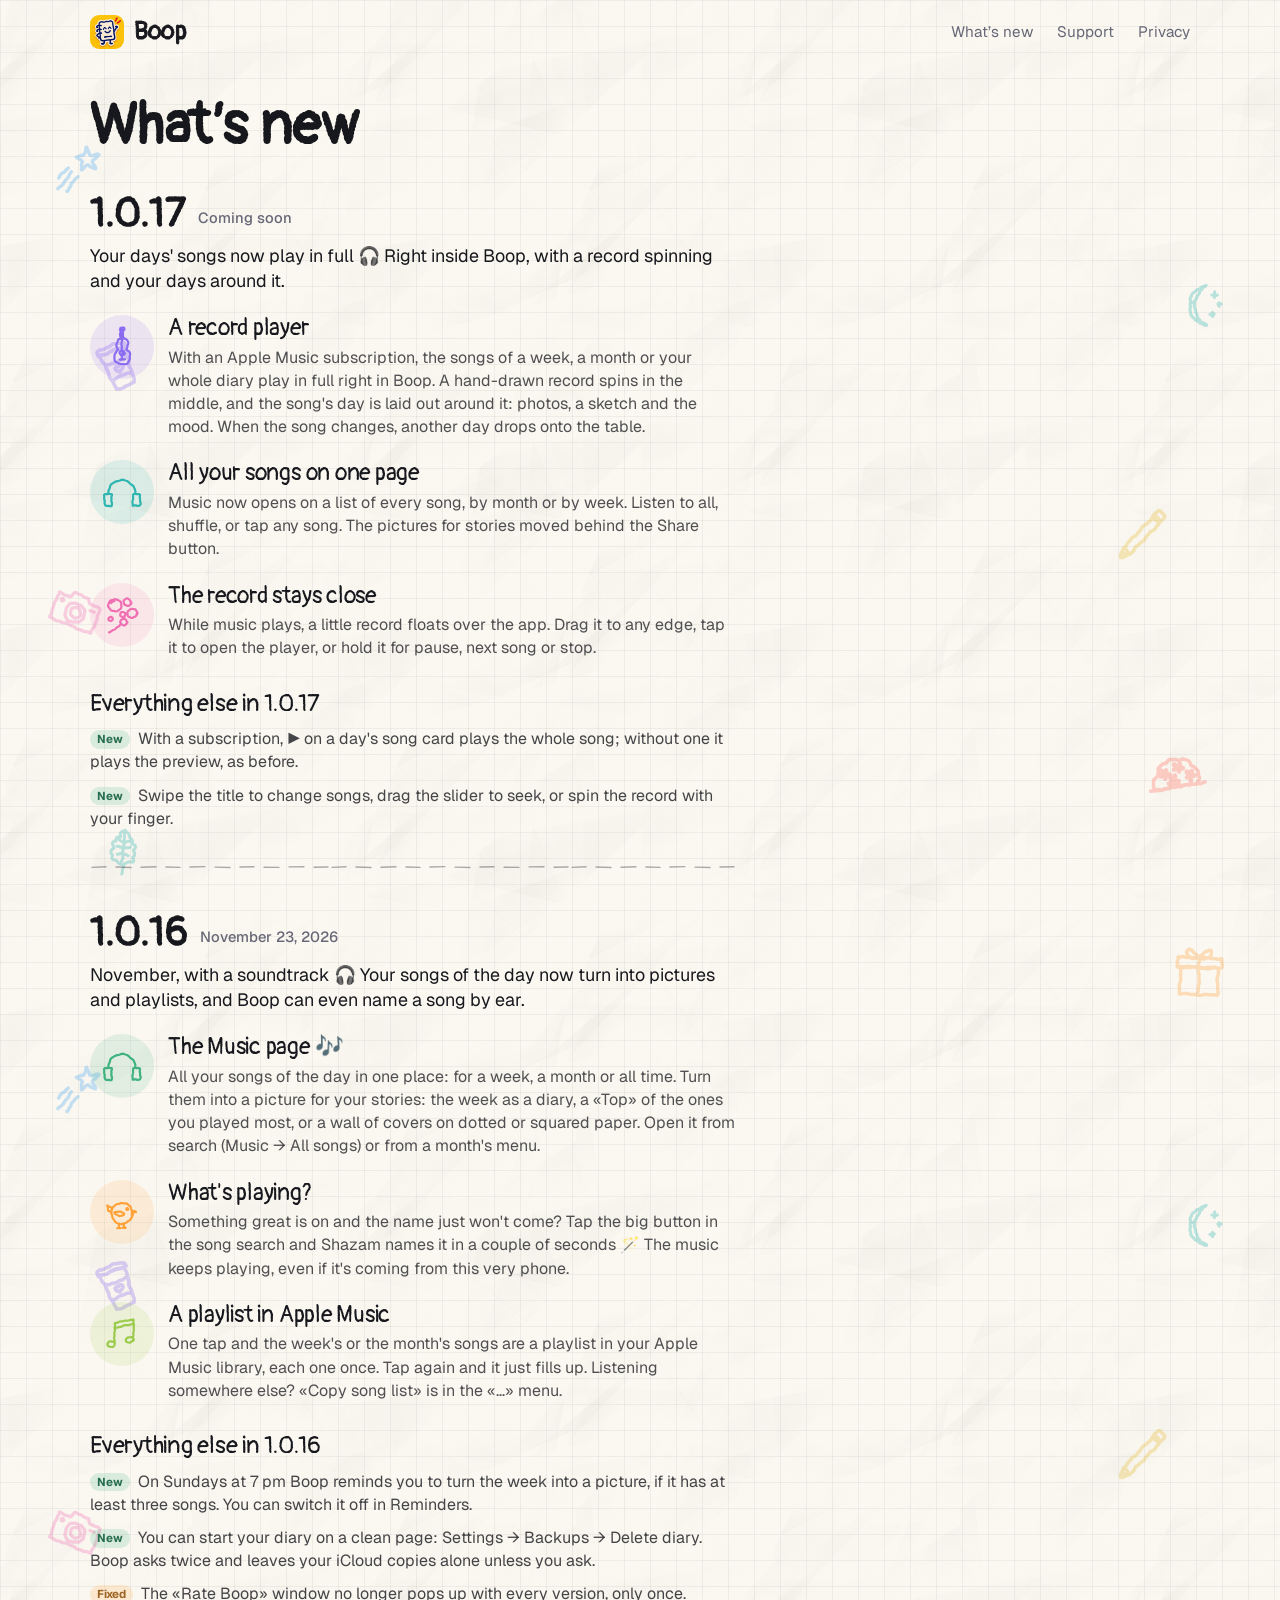
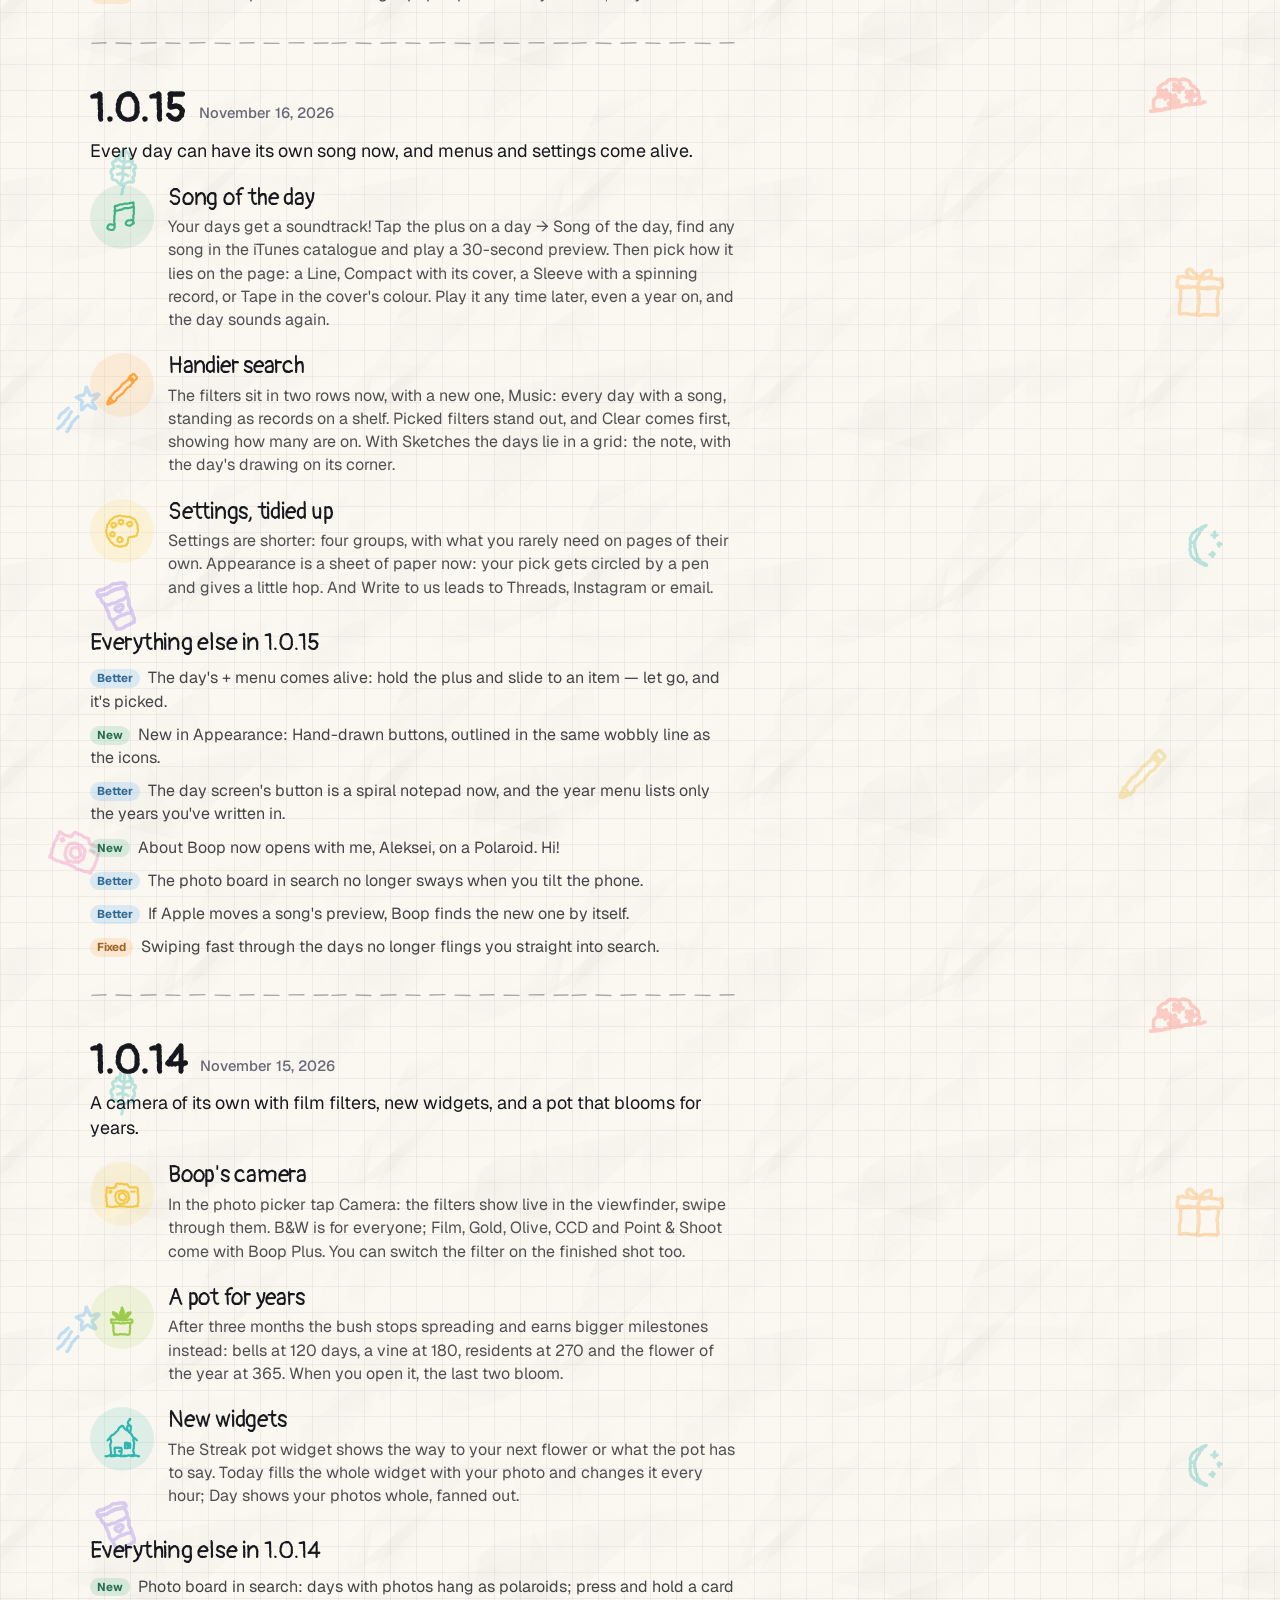
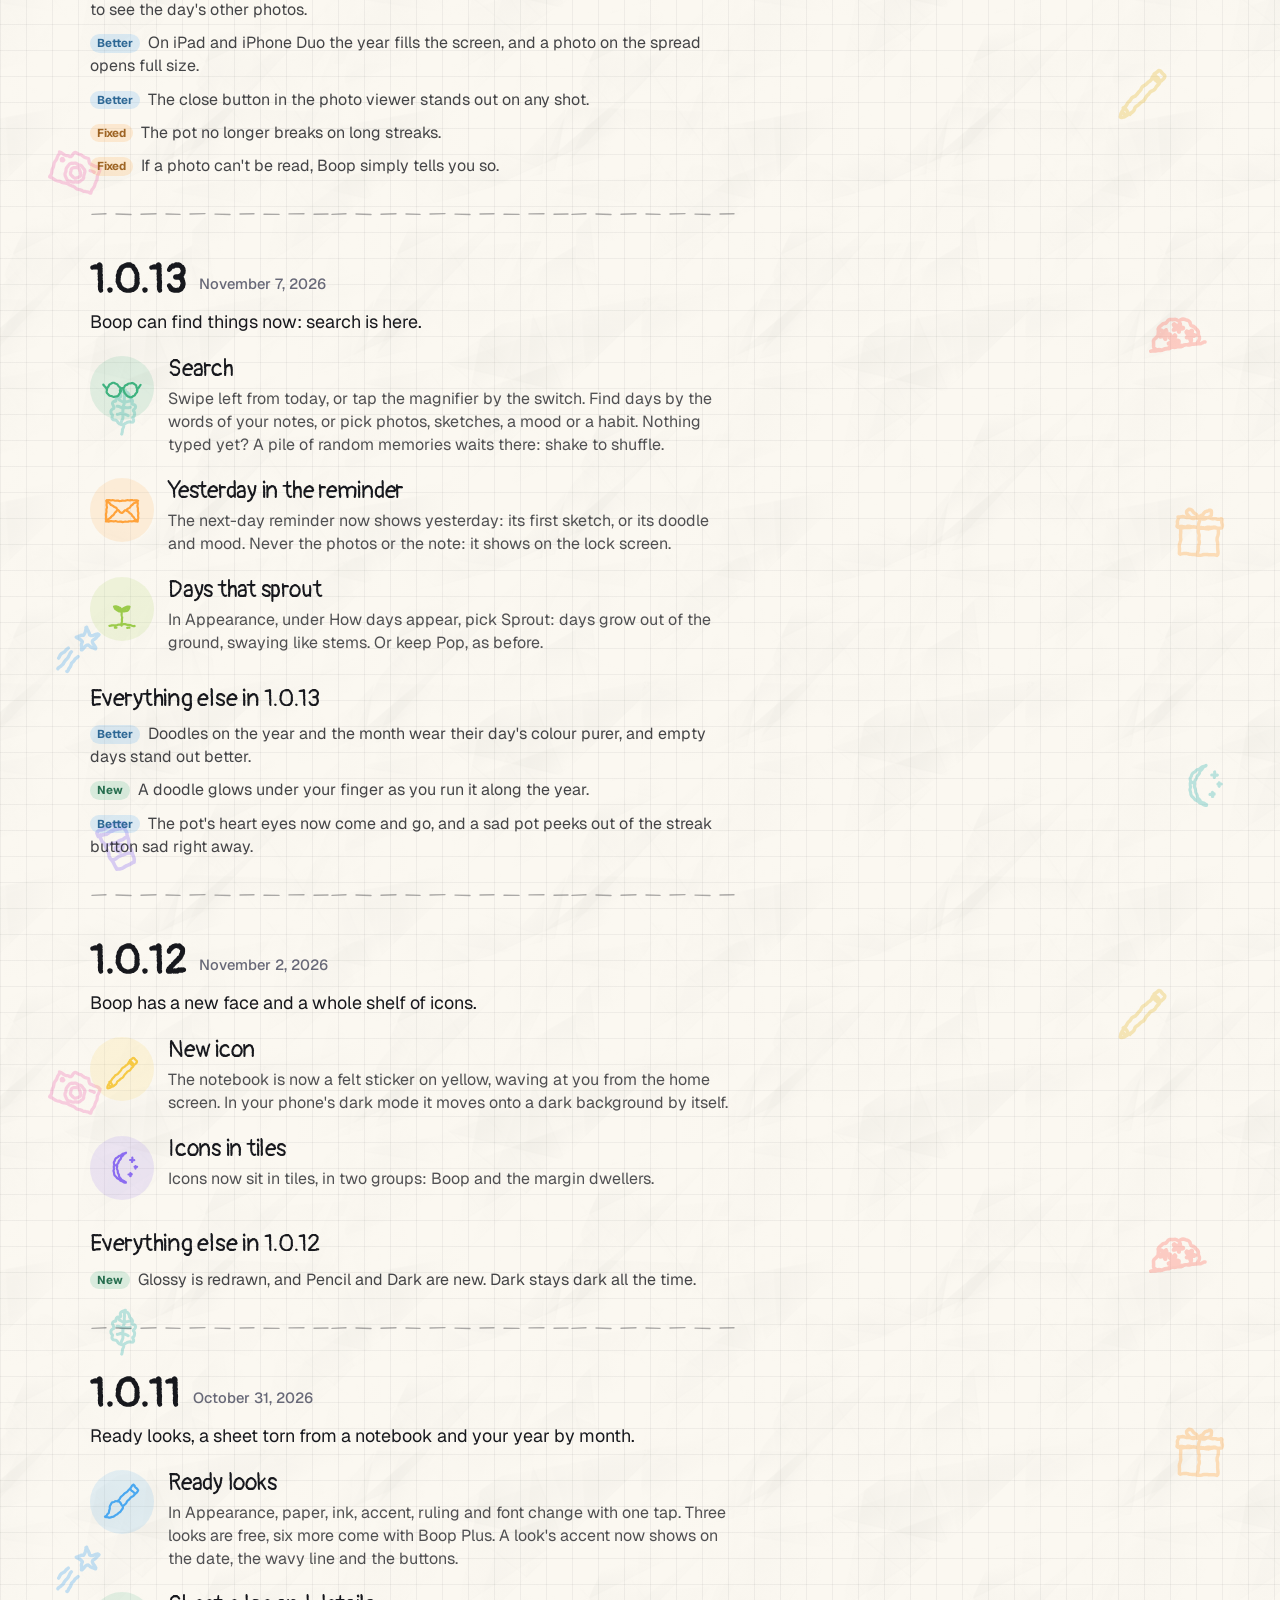
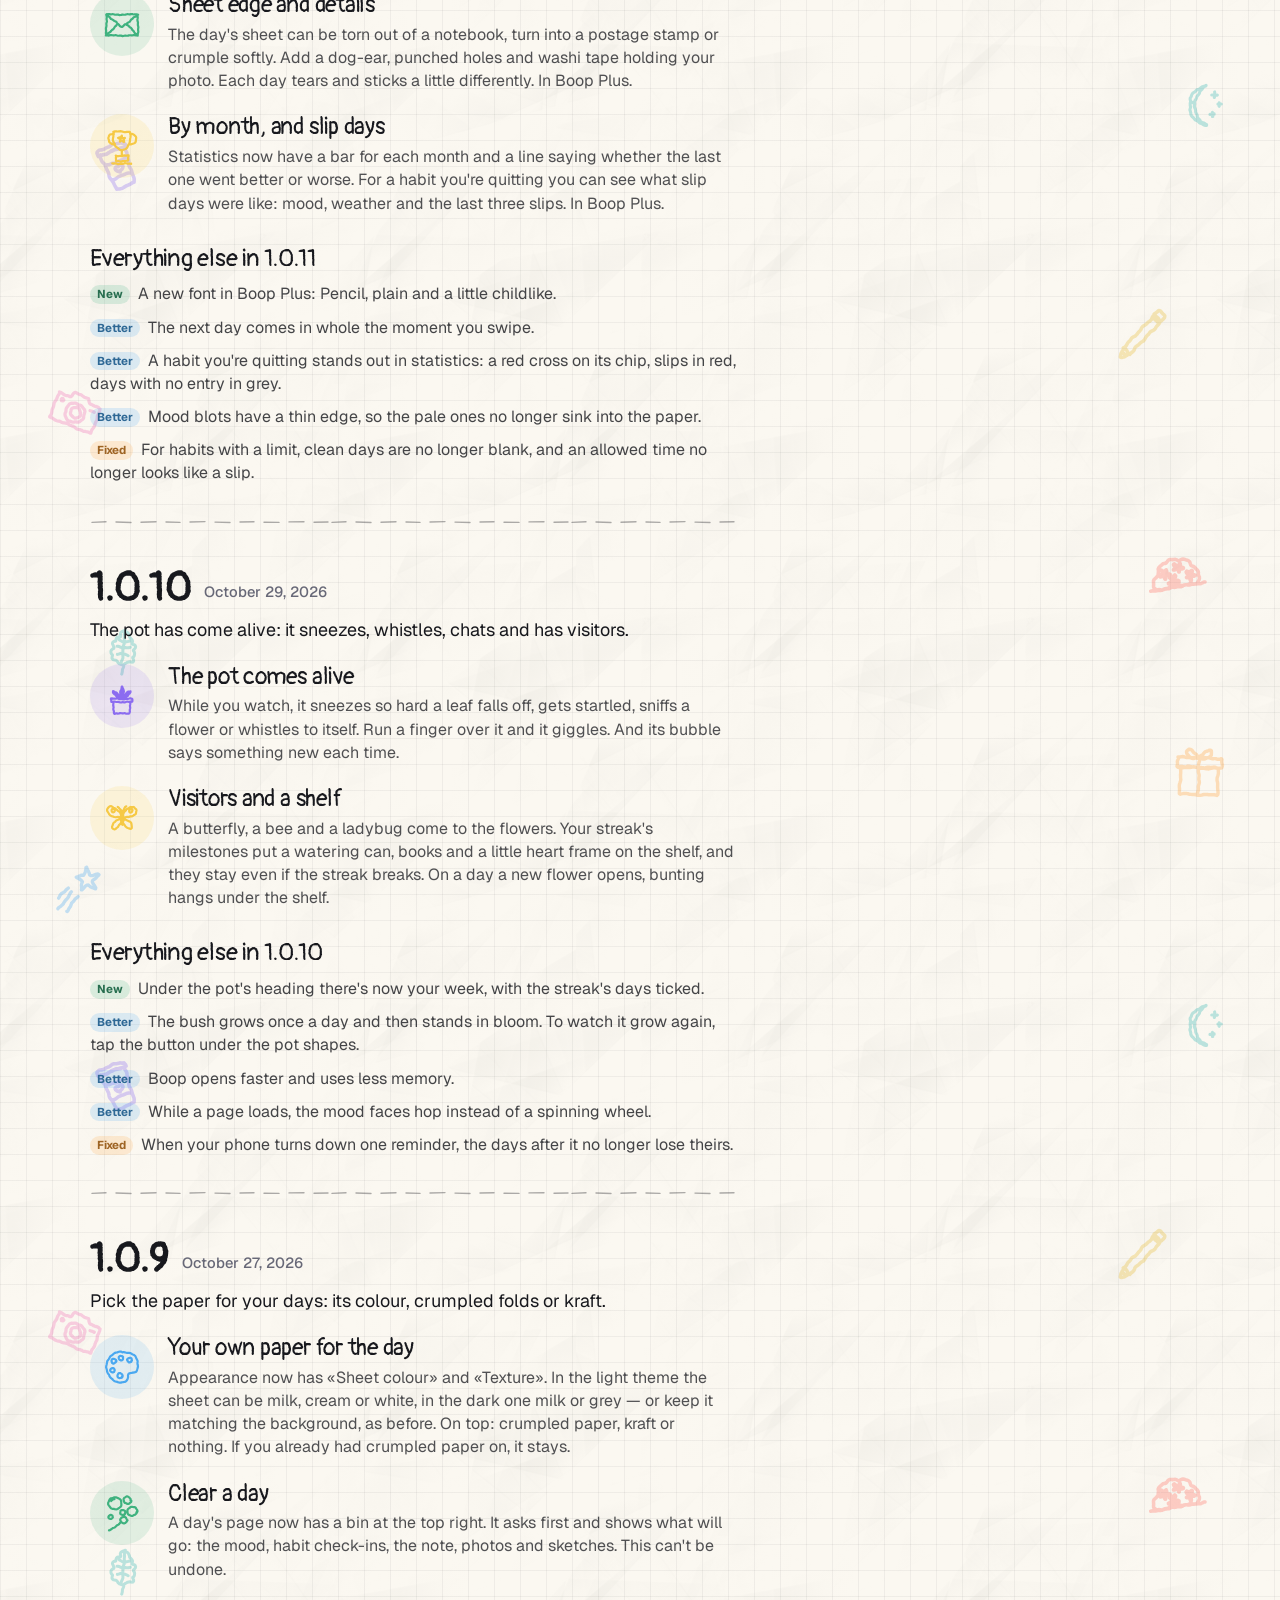
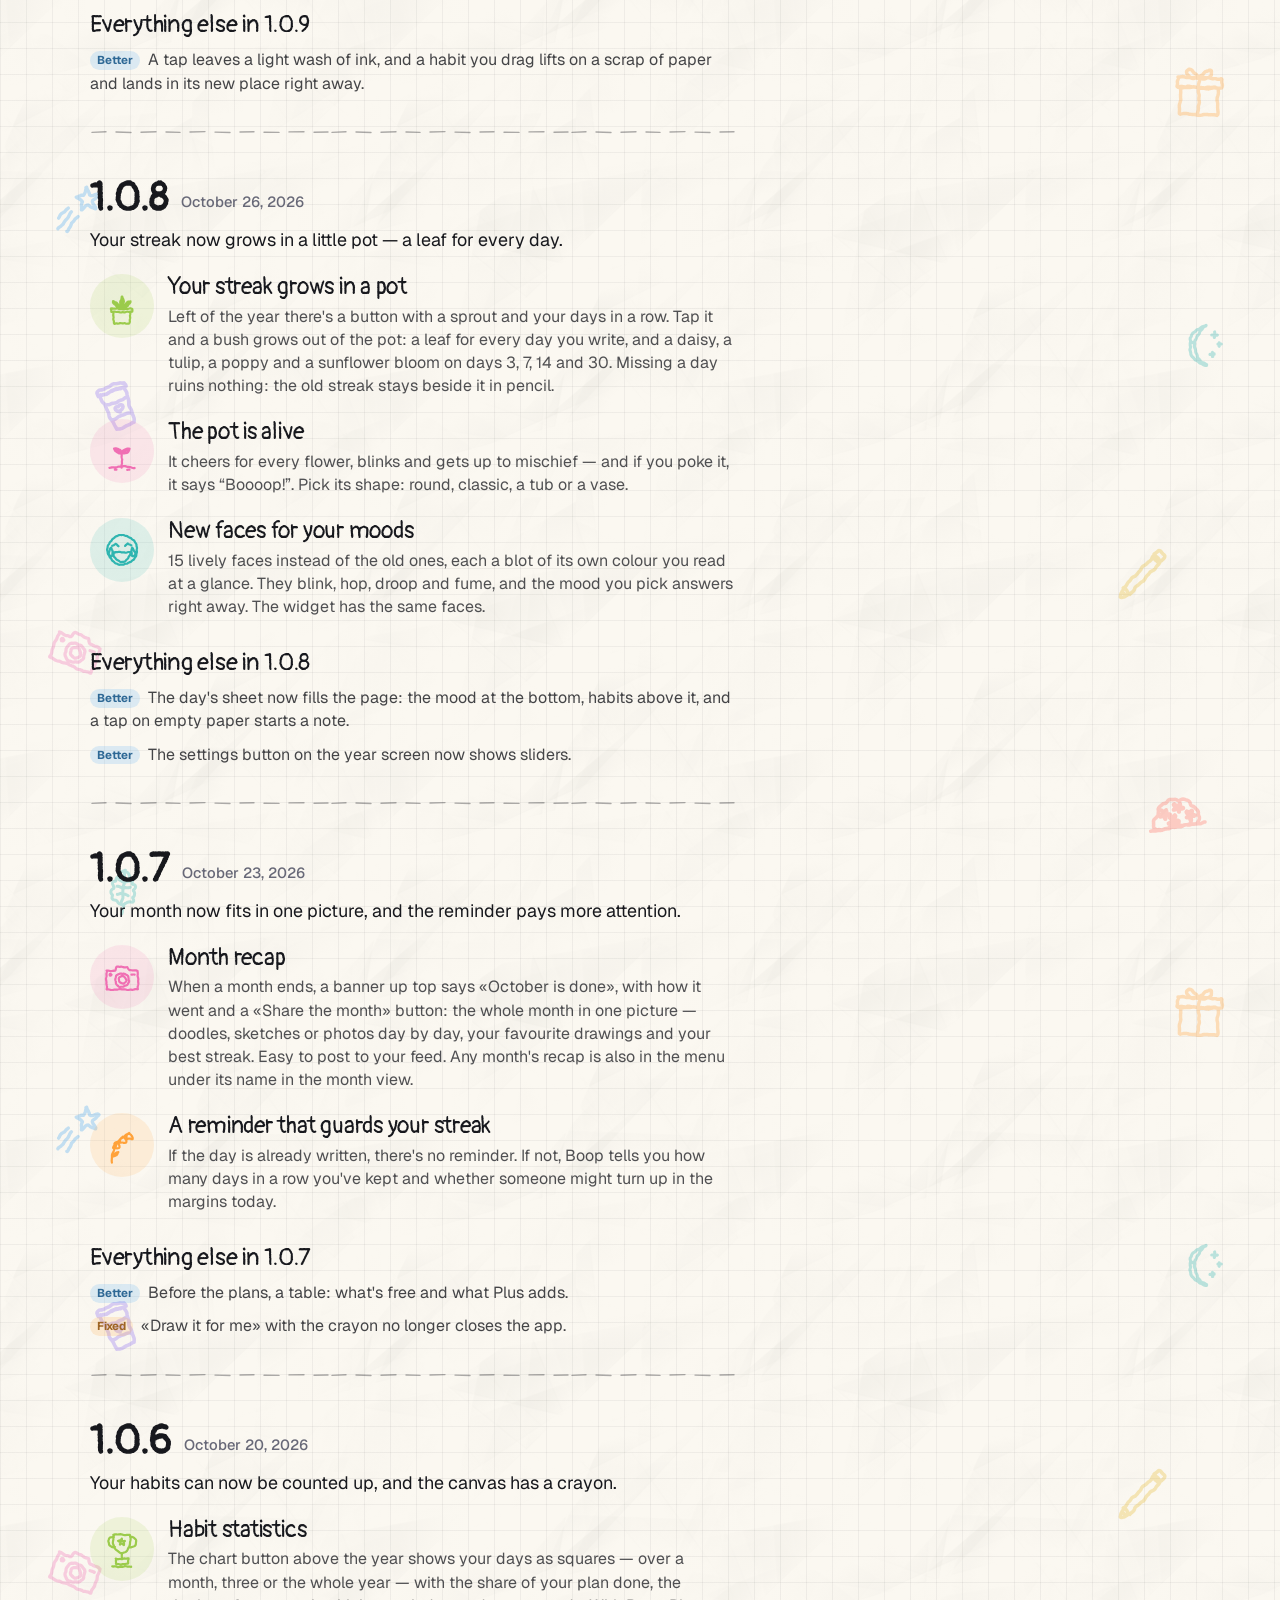
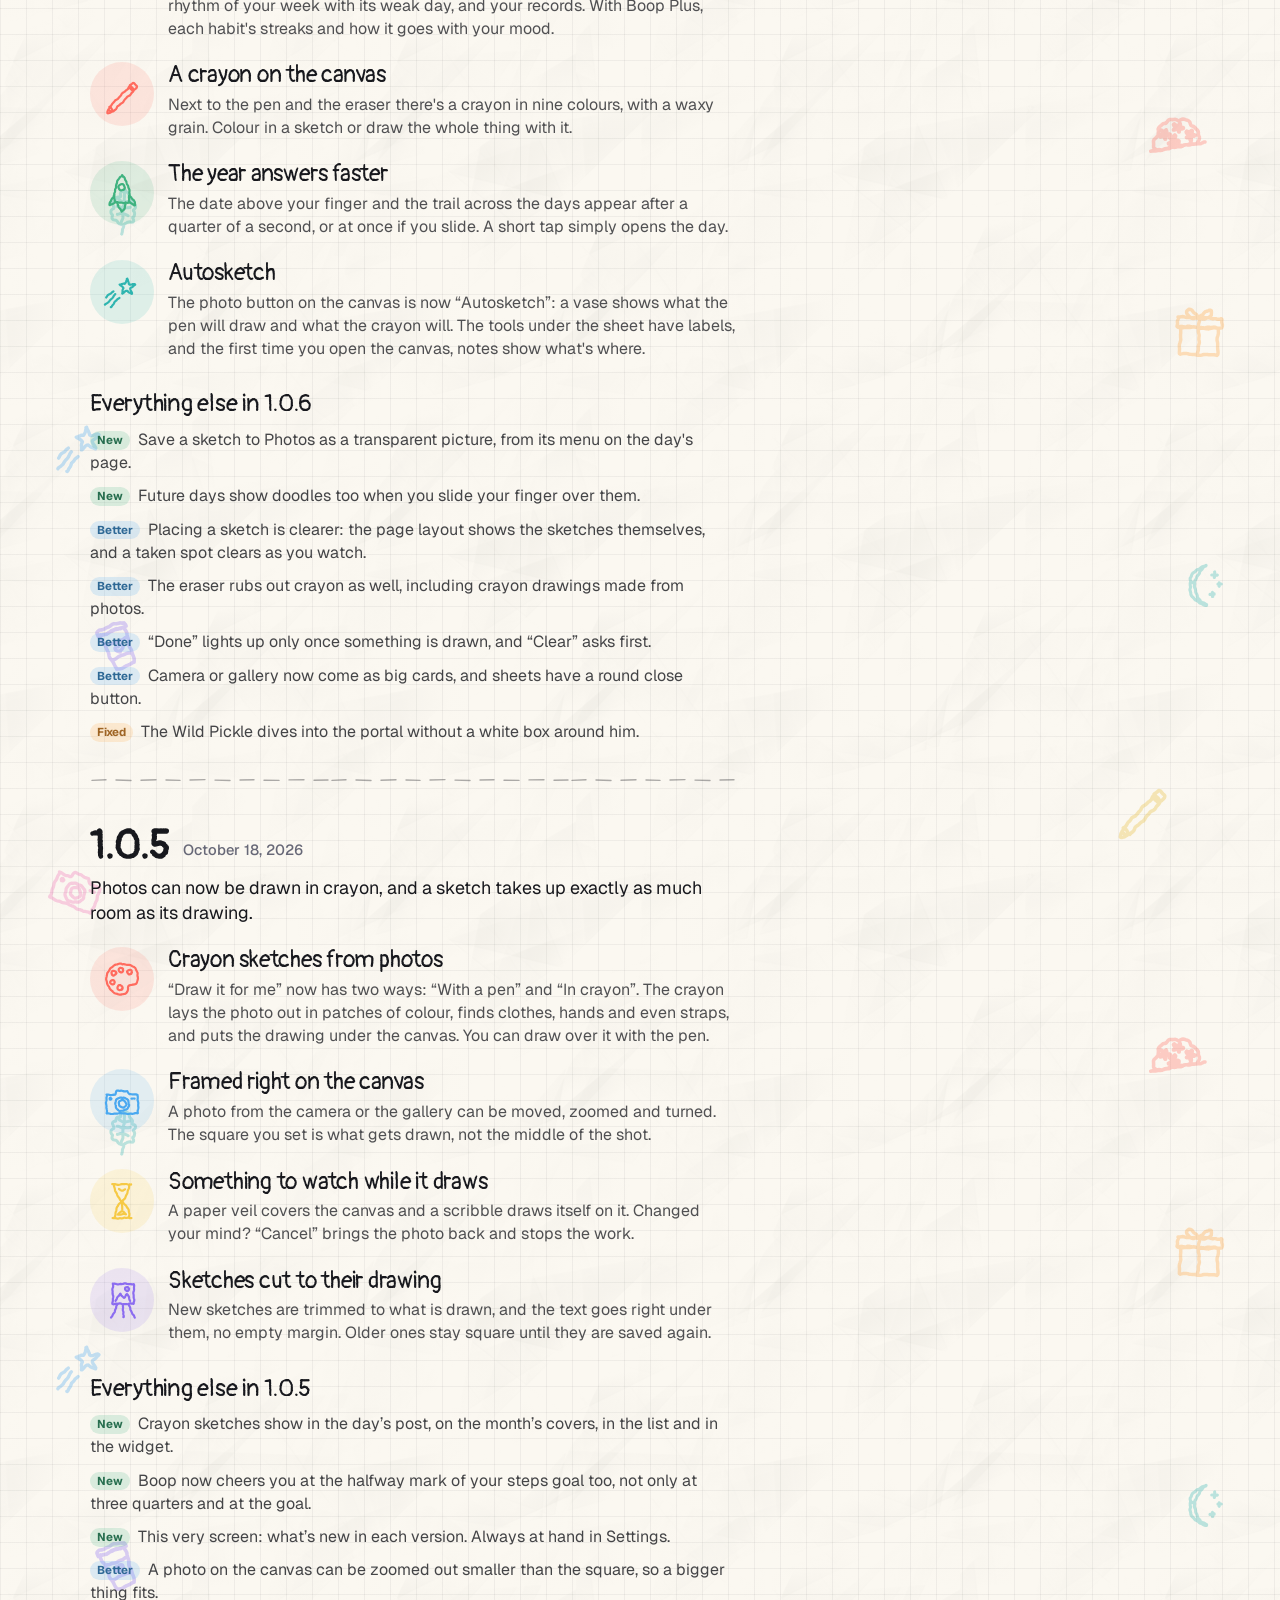
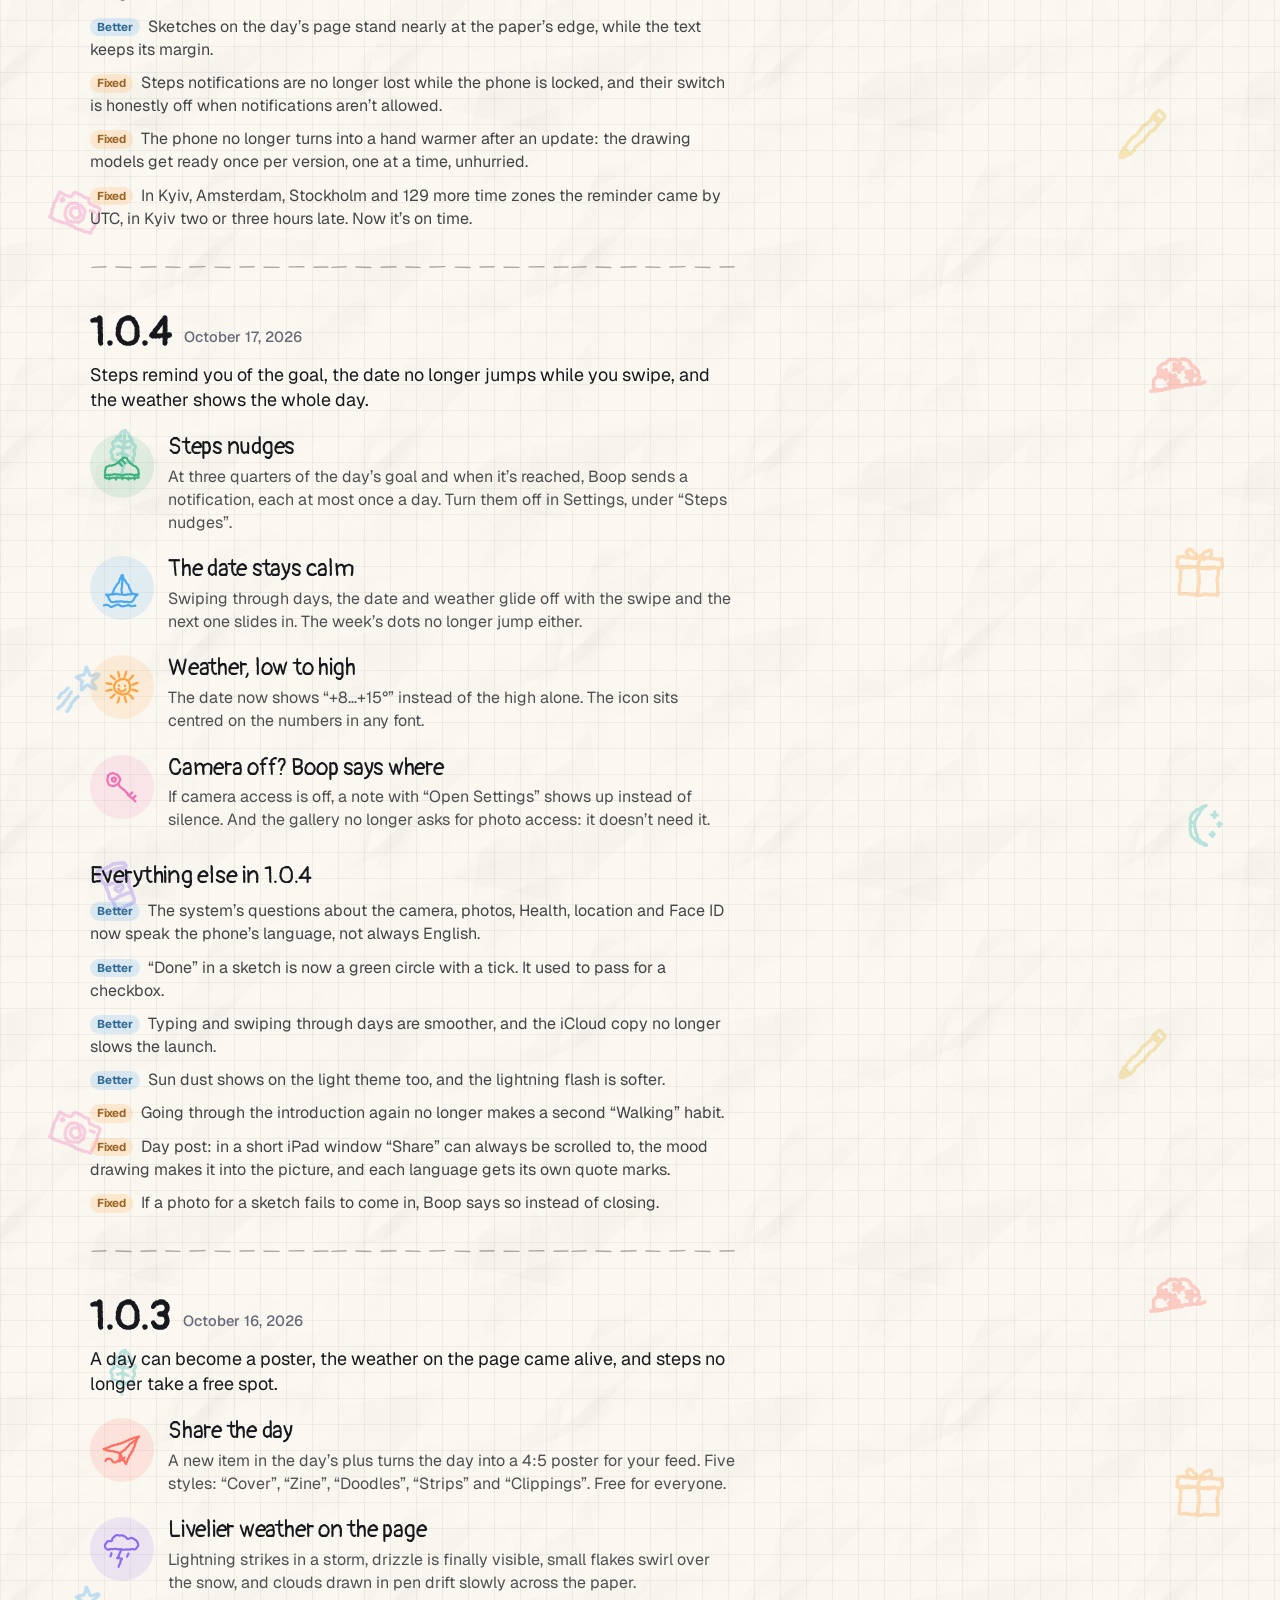
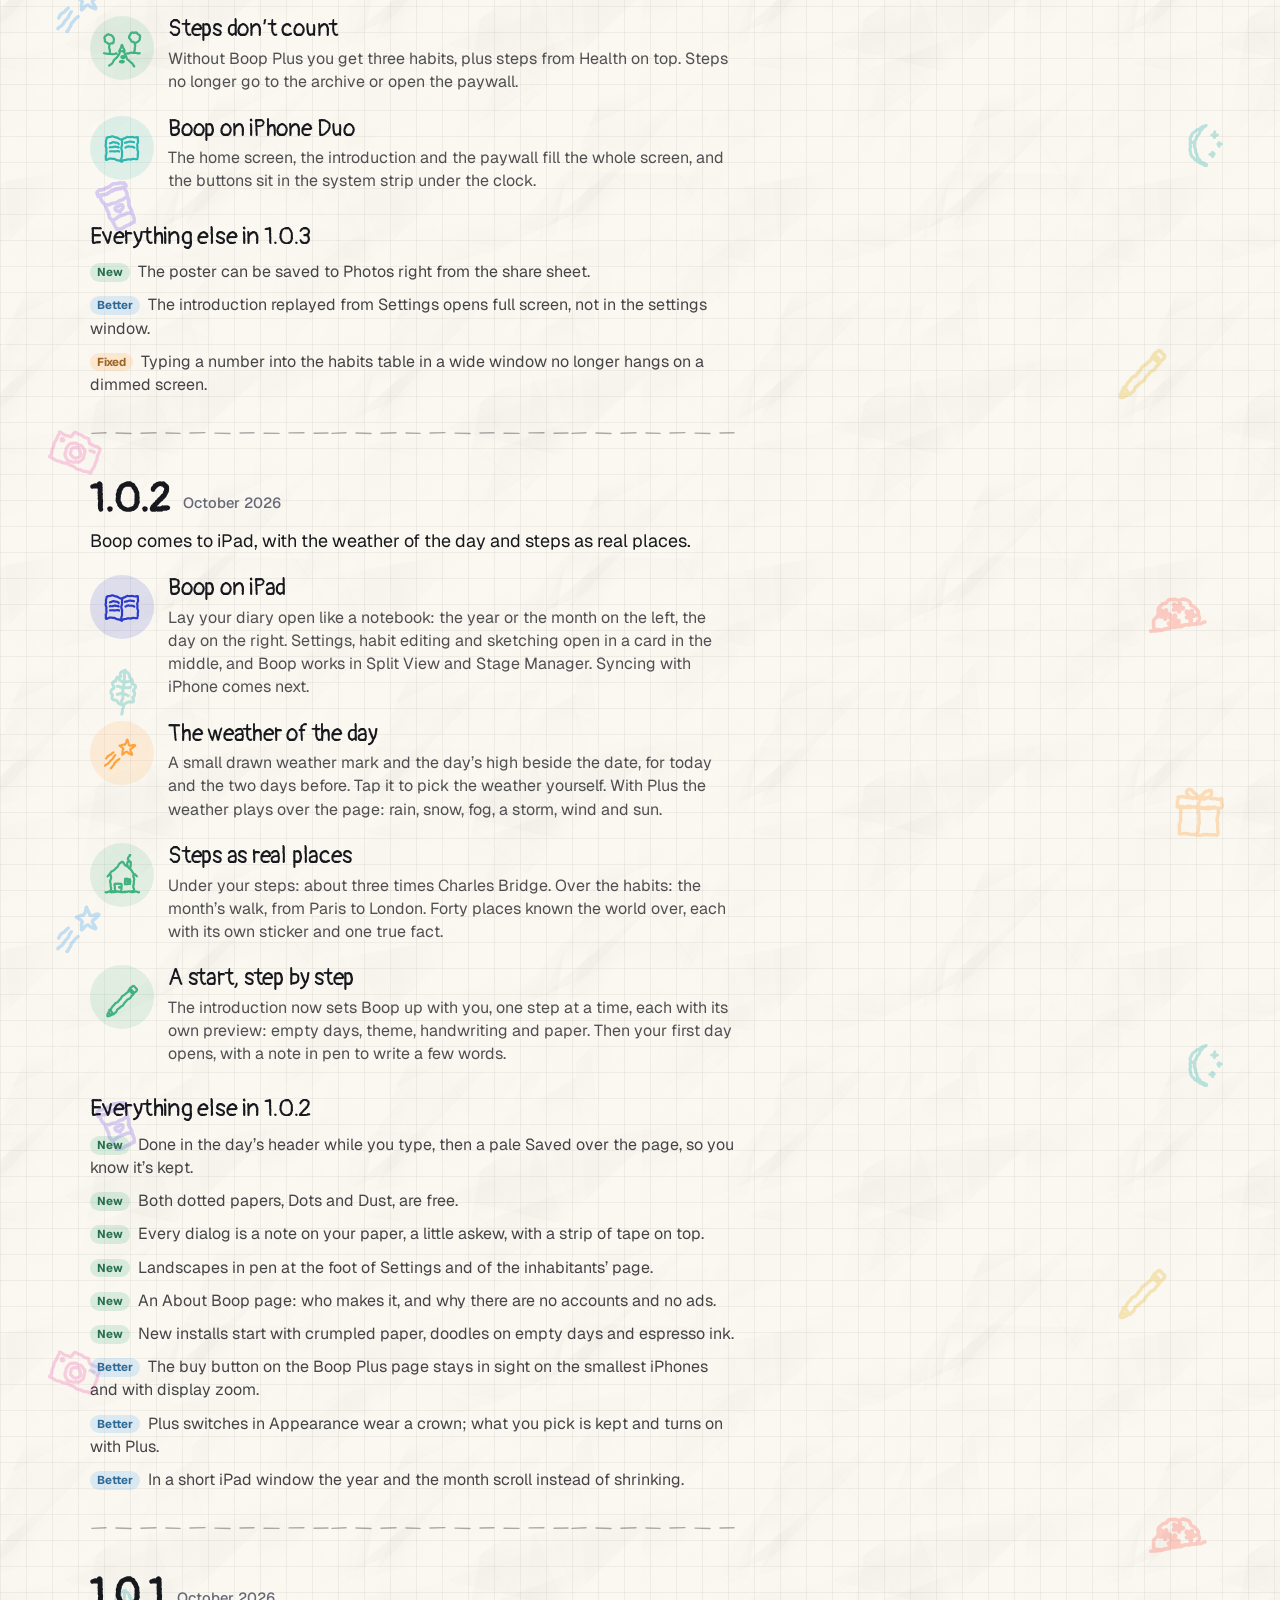
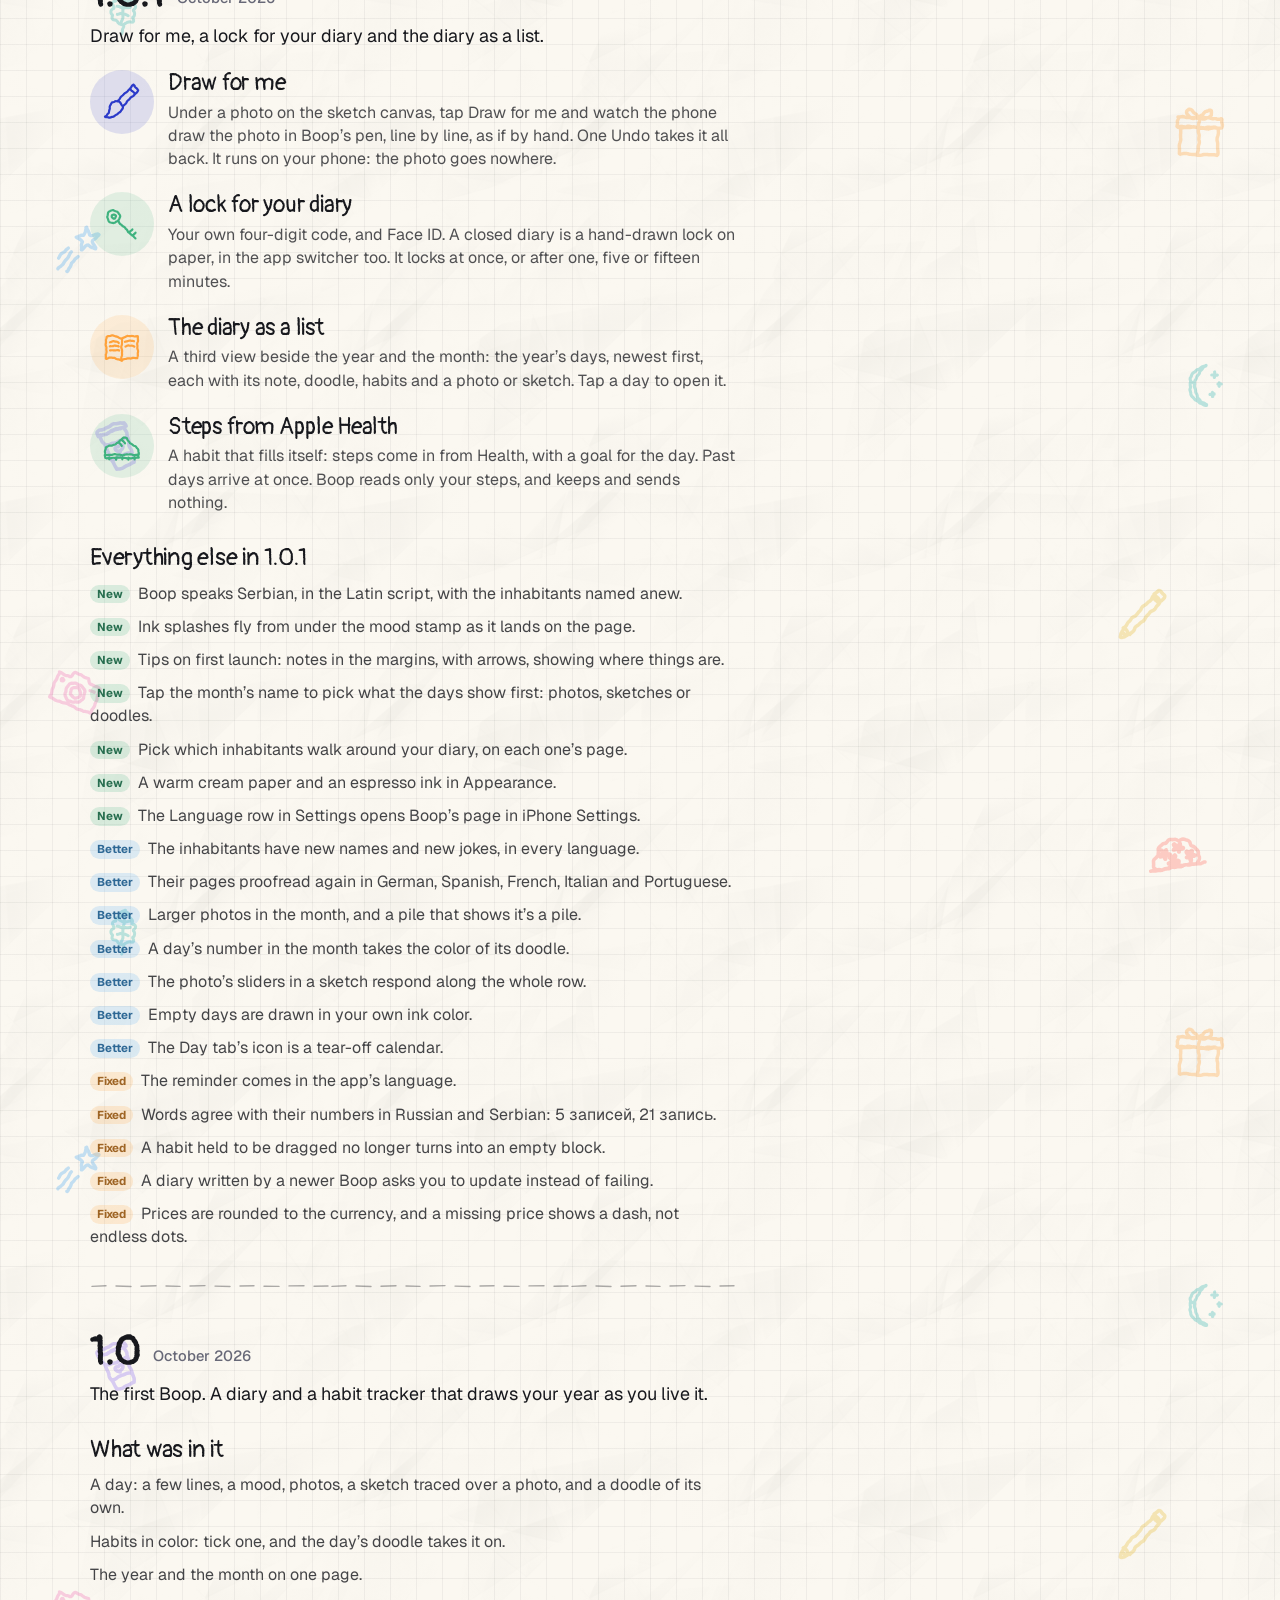
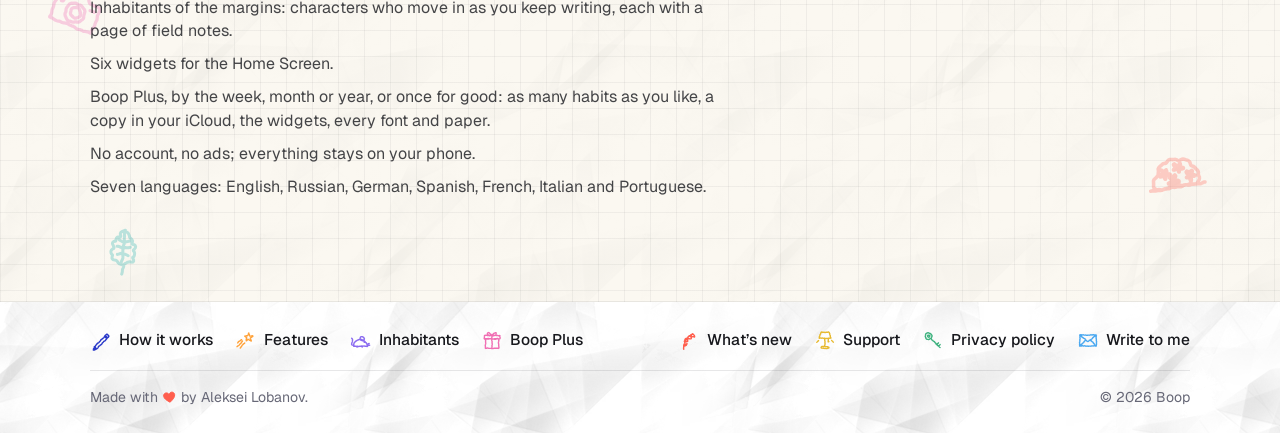
==== commit 395a1926: "What's New: 1.0.16 out (Nov 23), 1.0.17 coming soon" ====
--- a/changelog/index.html
+++ b/changelog/index.html
@@ -4,10 +4,10 @@
 <meta charset="utf-8">
 <meta name="viewport" content="width=device-width, initial-scale=1">
 <title>What&#8217;s new in Boop</title>
-<meta name="description" content="Every version of Boop, the newest first. 1.0.15: Every day can have its own song now, and menus and settings come alive.">
+<meta name="description" content="Every version of Boop, the newest first. 1.0.16: November, with a soundtrack 🎧 Your songs of the day now turn into pictures and playlists, and Boop can even name a song by ear.">
 <link rel="canonical" href="https://alobanov.github.io/getboop/changelog/">
 <meta property="og:title" content="What&#8217;s new in Boop">
-<meta property="og:description" content="Every version of Boop, the newest first. 1.0.15: Every day can have its own song now, and menus and settings come alive.">
+<meta property="og:description" content="Every version of Boop, the newest first. 1.0.16: November, with a soundtrack 🎧 Your songs of the day now turn into pictures and playlists, and Boop can even name a song by ear.">
 <meta property="og:image" content="https://alobanov.github.io/getboop/img/year-canvas.jpg">
 <meta name="apple-itunes-app" content="app-id=6818434144">
 <link rel="icon" href="../favicon-64.png" type="image/png">
@@ -40,7 +40,7 @@
 </ul>
 </section>
 <section class="release" id="v1.0.16">
-<header class="rel-head"><h2>1.0.16</h2><span class="when">Coming soon</span></header>
+<header class="rel-head"><h2>1.0.16</h2><span class="when">November 23, 2026</span></header>
 <p class="tagline">November, with a soundtrack 🎧 Your songs of the day now turn into pictures and playlists, and Boop can even name a song by ear.</p>
 <div class="change"><span class="spot" style="--c:#3FB27F" aria-hidden="true"><svg viewBox="0 0 40 40"><use href="../img/whats_new.svg#doodle_134"/></svg></span><div><h3>The Music page 🎶</h3><p>All your songs of the day in one place: for a week, a month or all time. Turn them into a picture for your stories: the week as a diary, a «Top» of the ones you played most, or a wall of covers on dotted or squared paper. Open it from search (Music → All songs) or from a month's menu.</p></div></div>
 <div class="change"><span class="spot" style="--c:#FFA23A" aria-hidden="true"><svg viewBox="0 0 40 40"><use href="../img/whats_new.svg#doodle_043"/></svg></span><div><h3>What's playing?</h3><p>Something great is on and the name just won't come? Tap the big button in the song search and Shazam names it in a couple of seconds 🪄 The music keeps playing, even if it's coming from this very phone.</p></div></div>
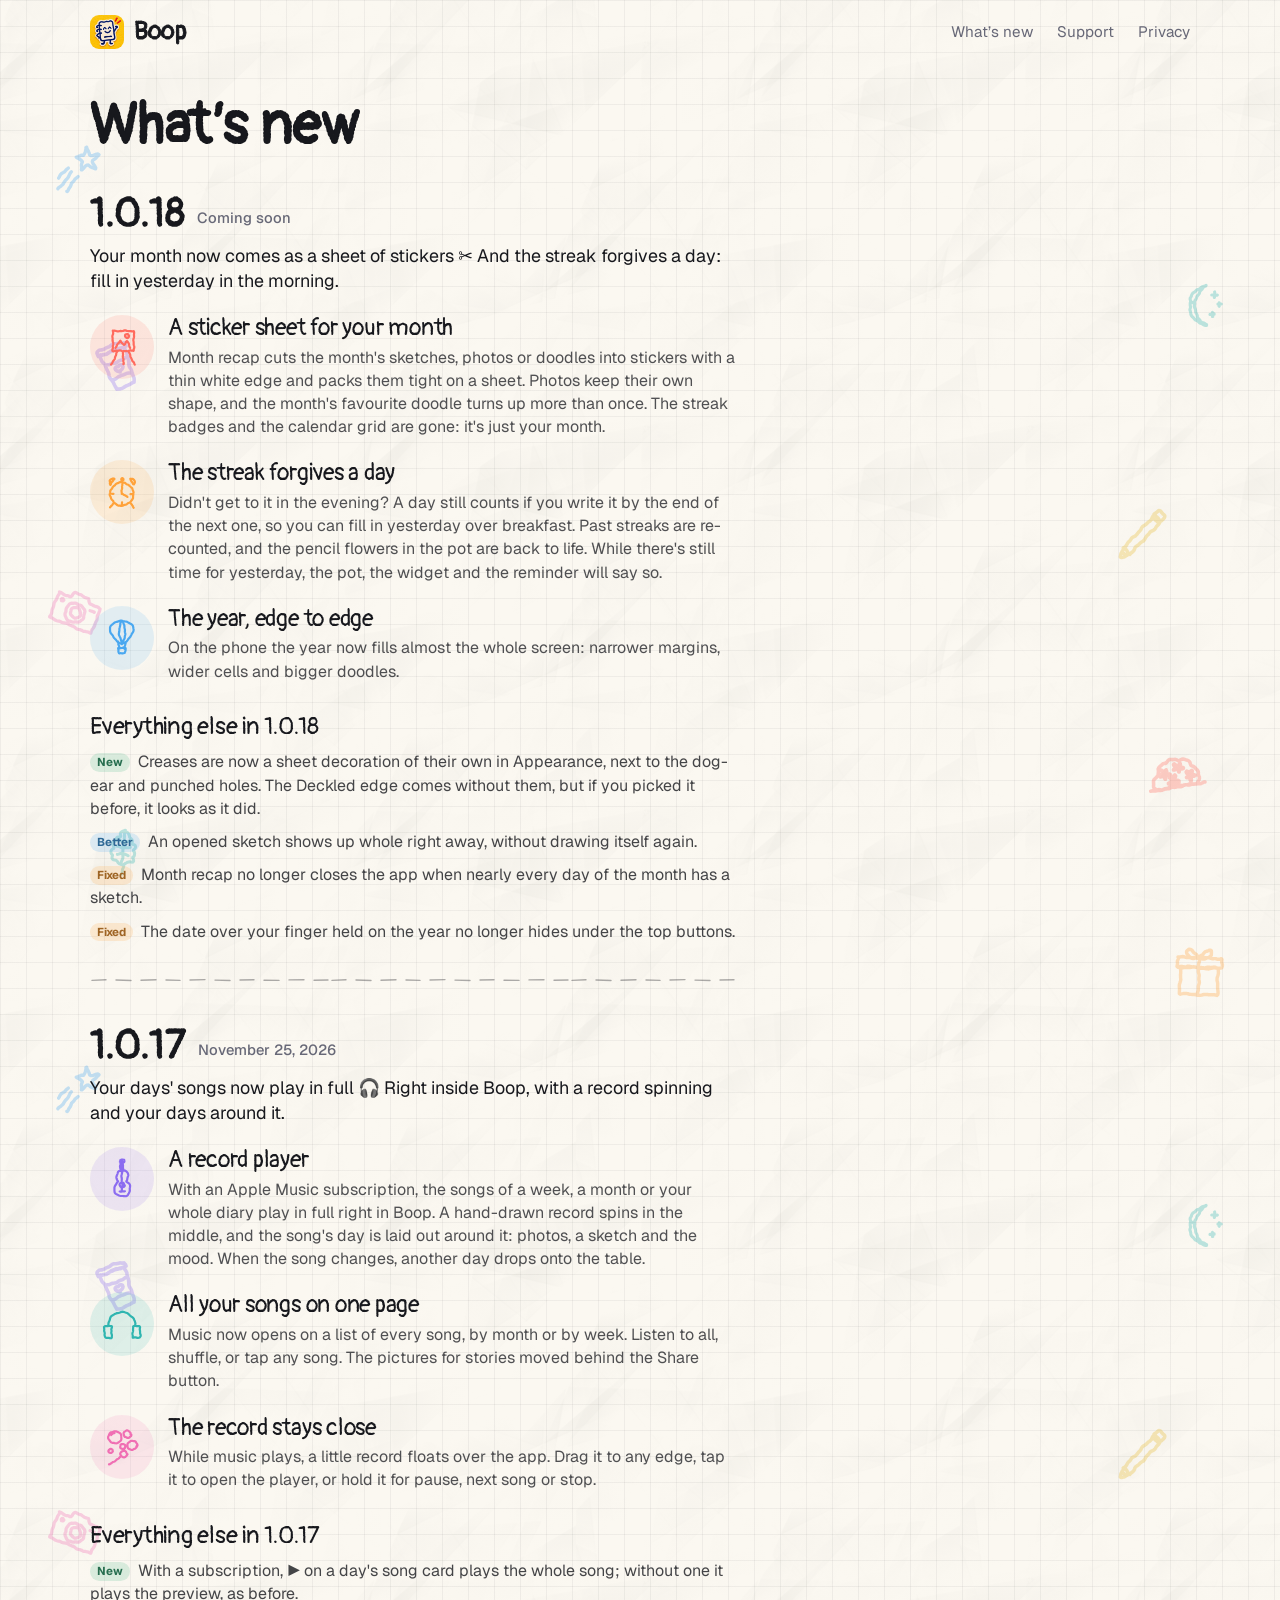
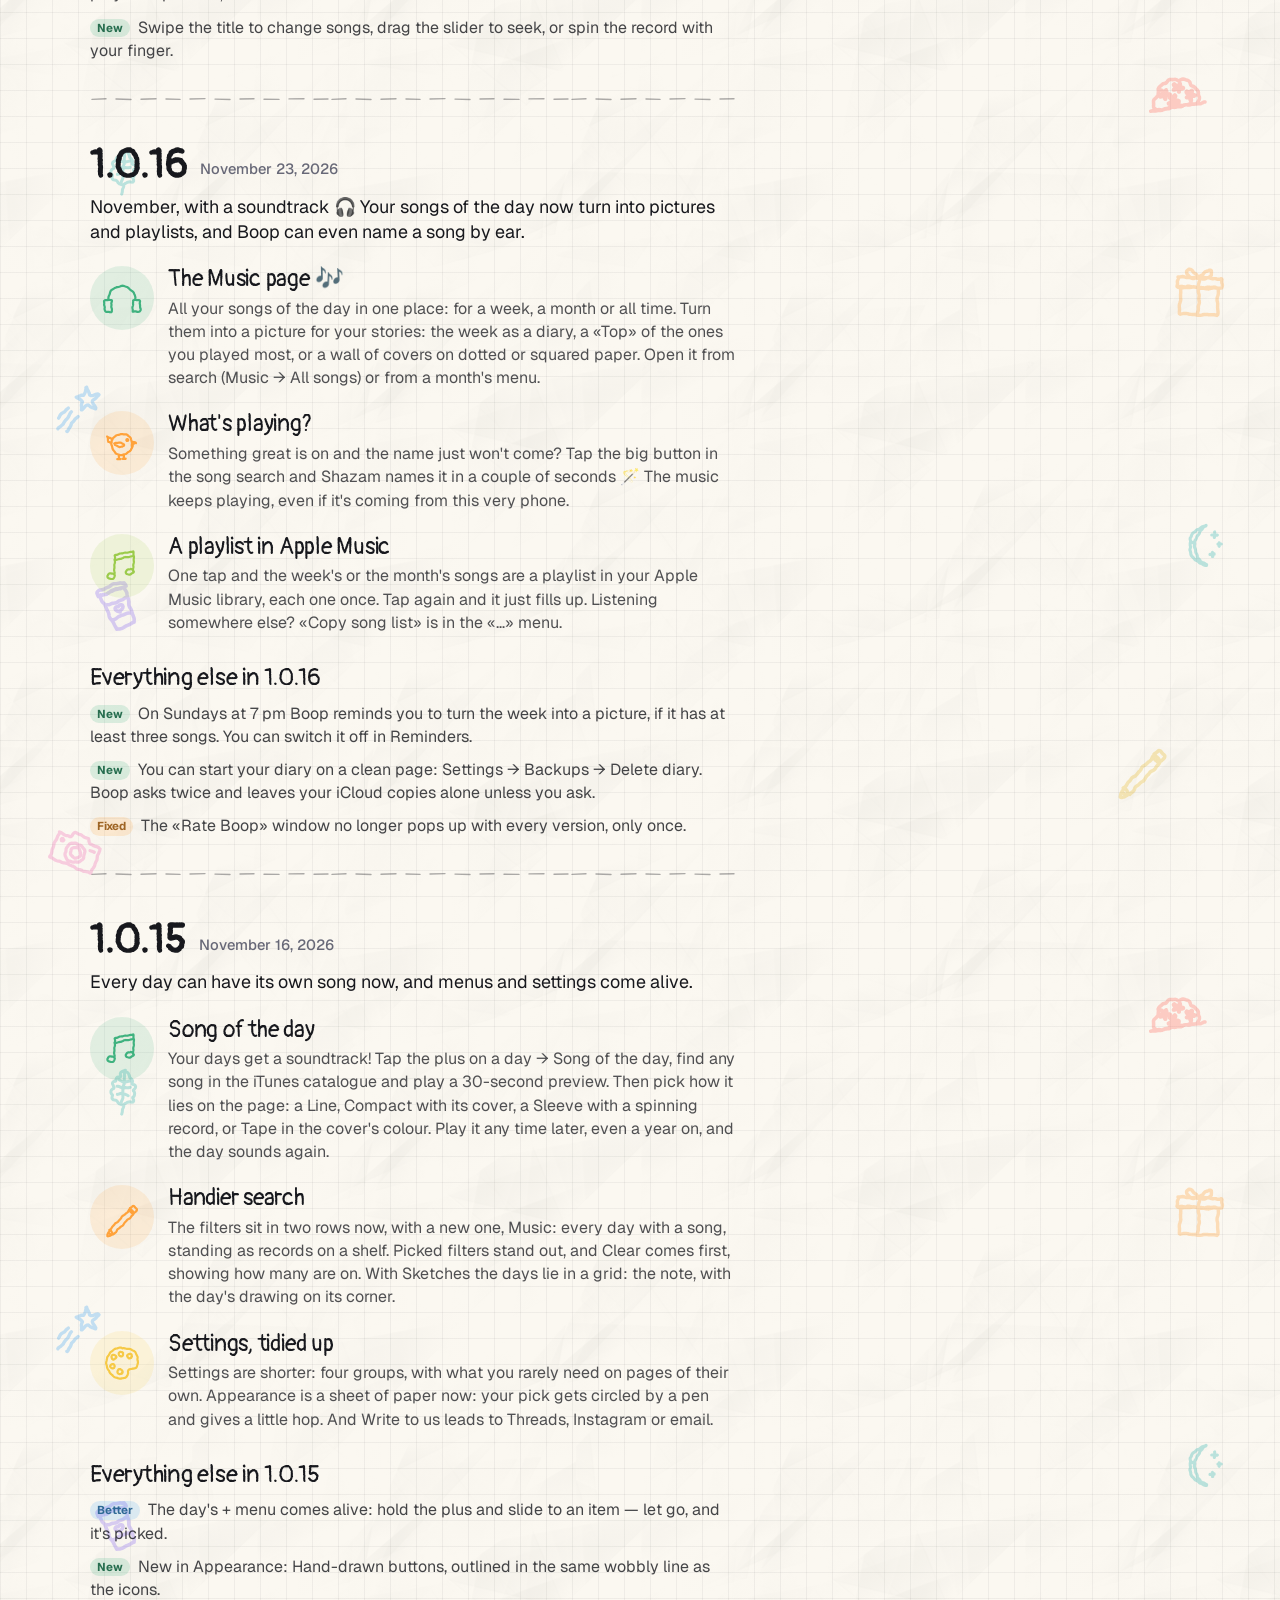
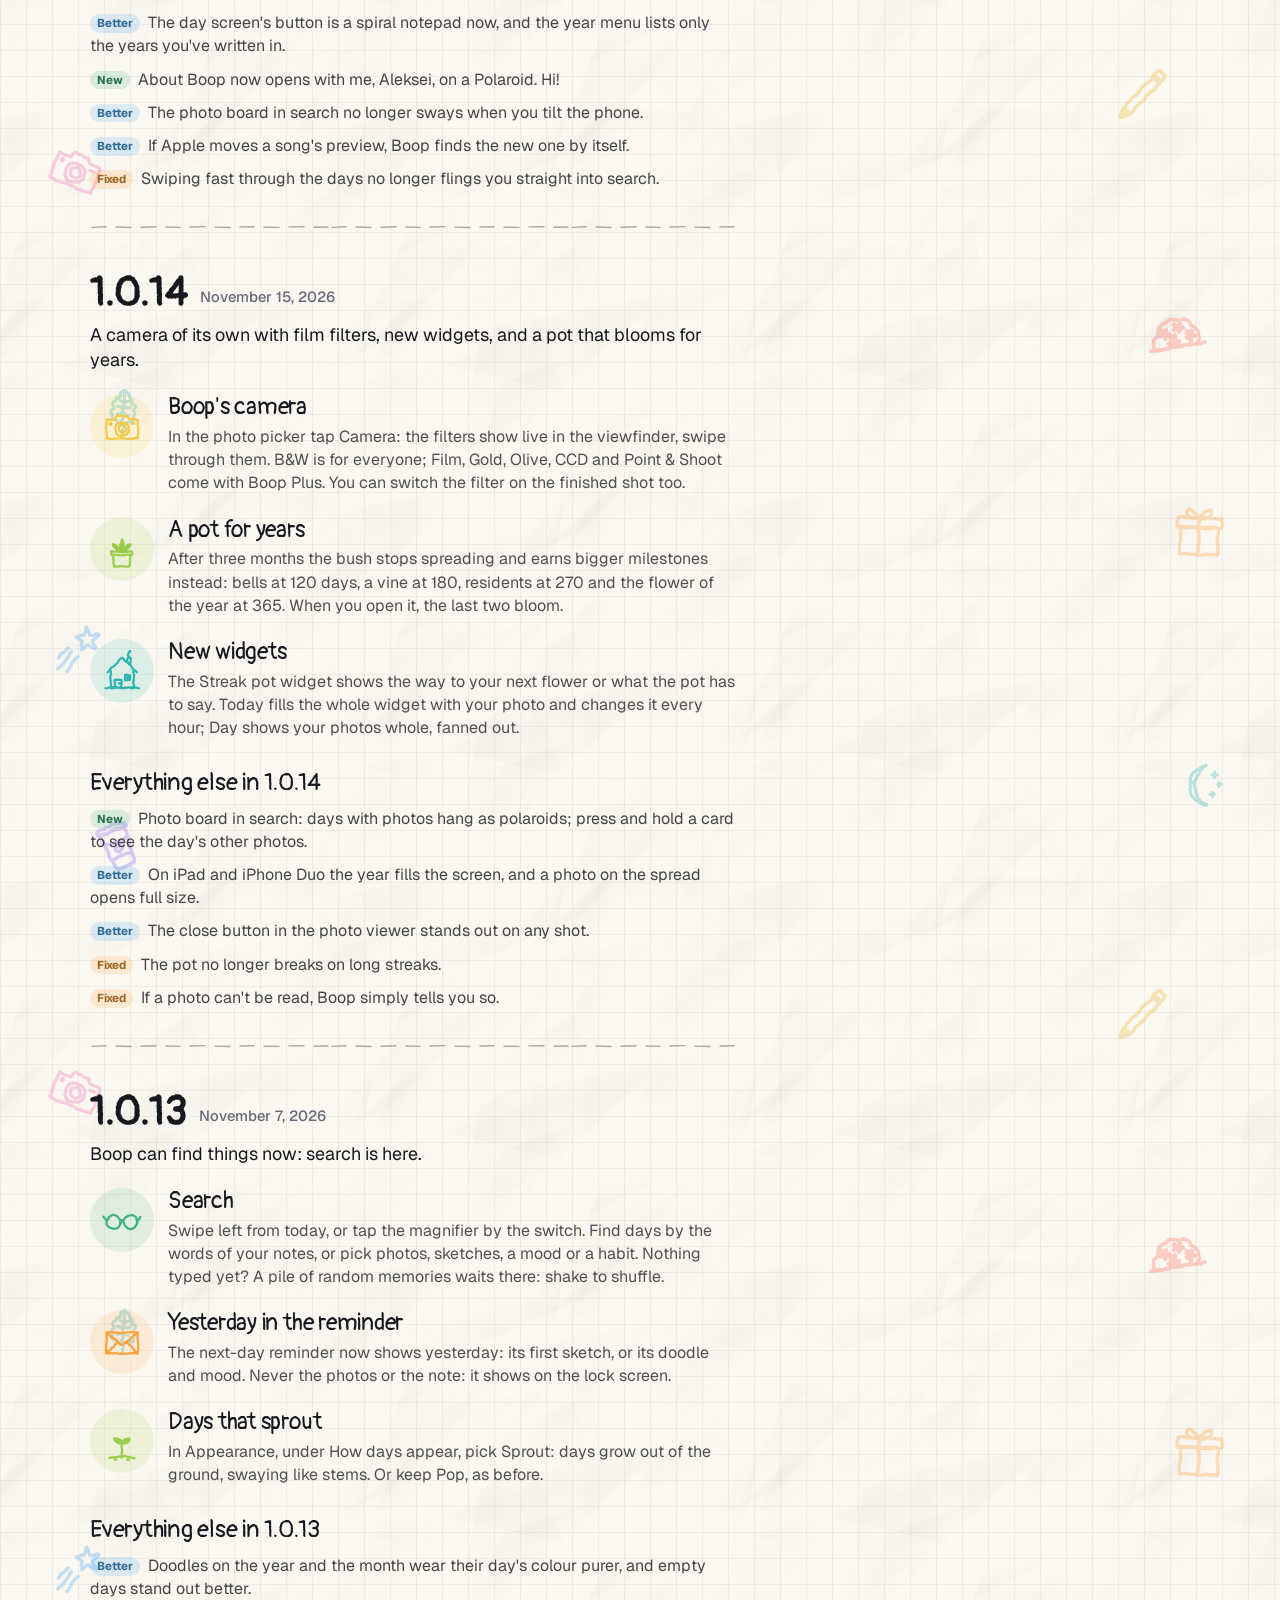
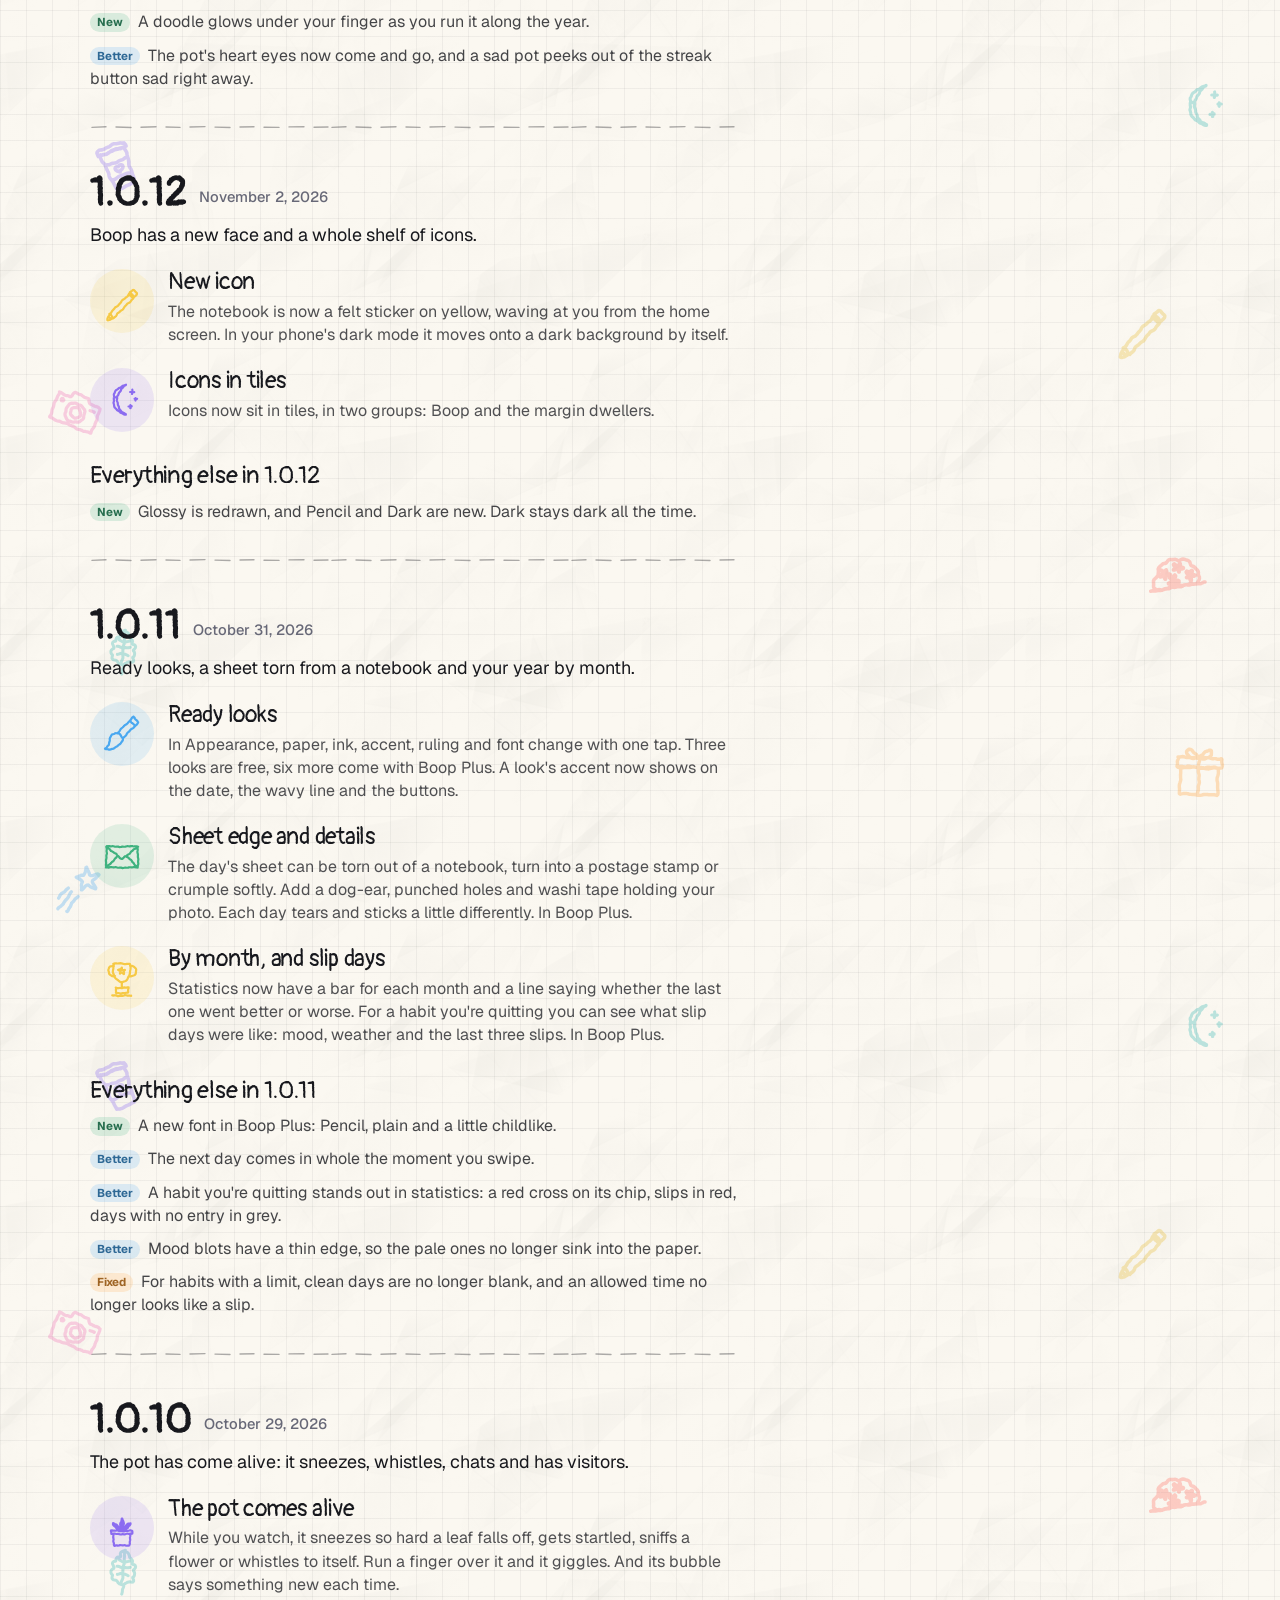
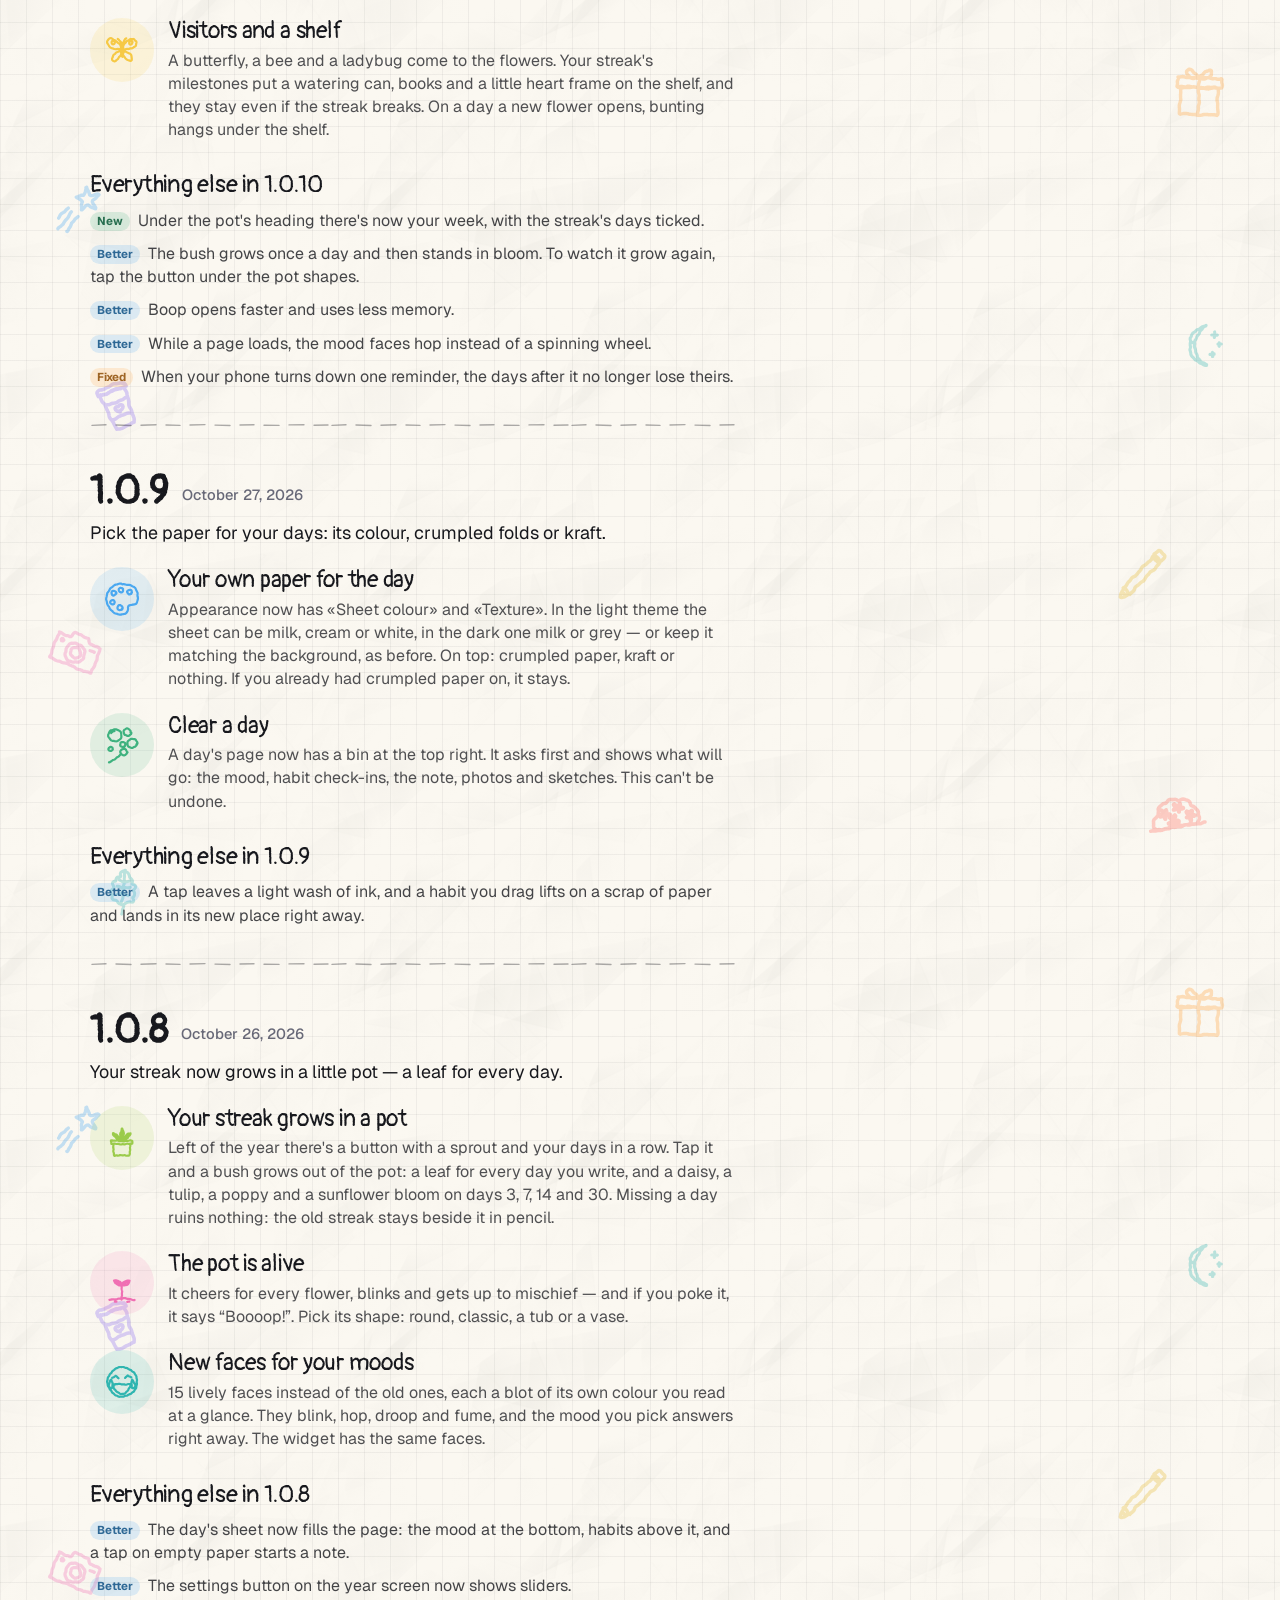
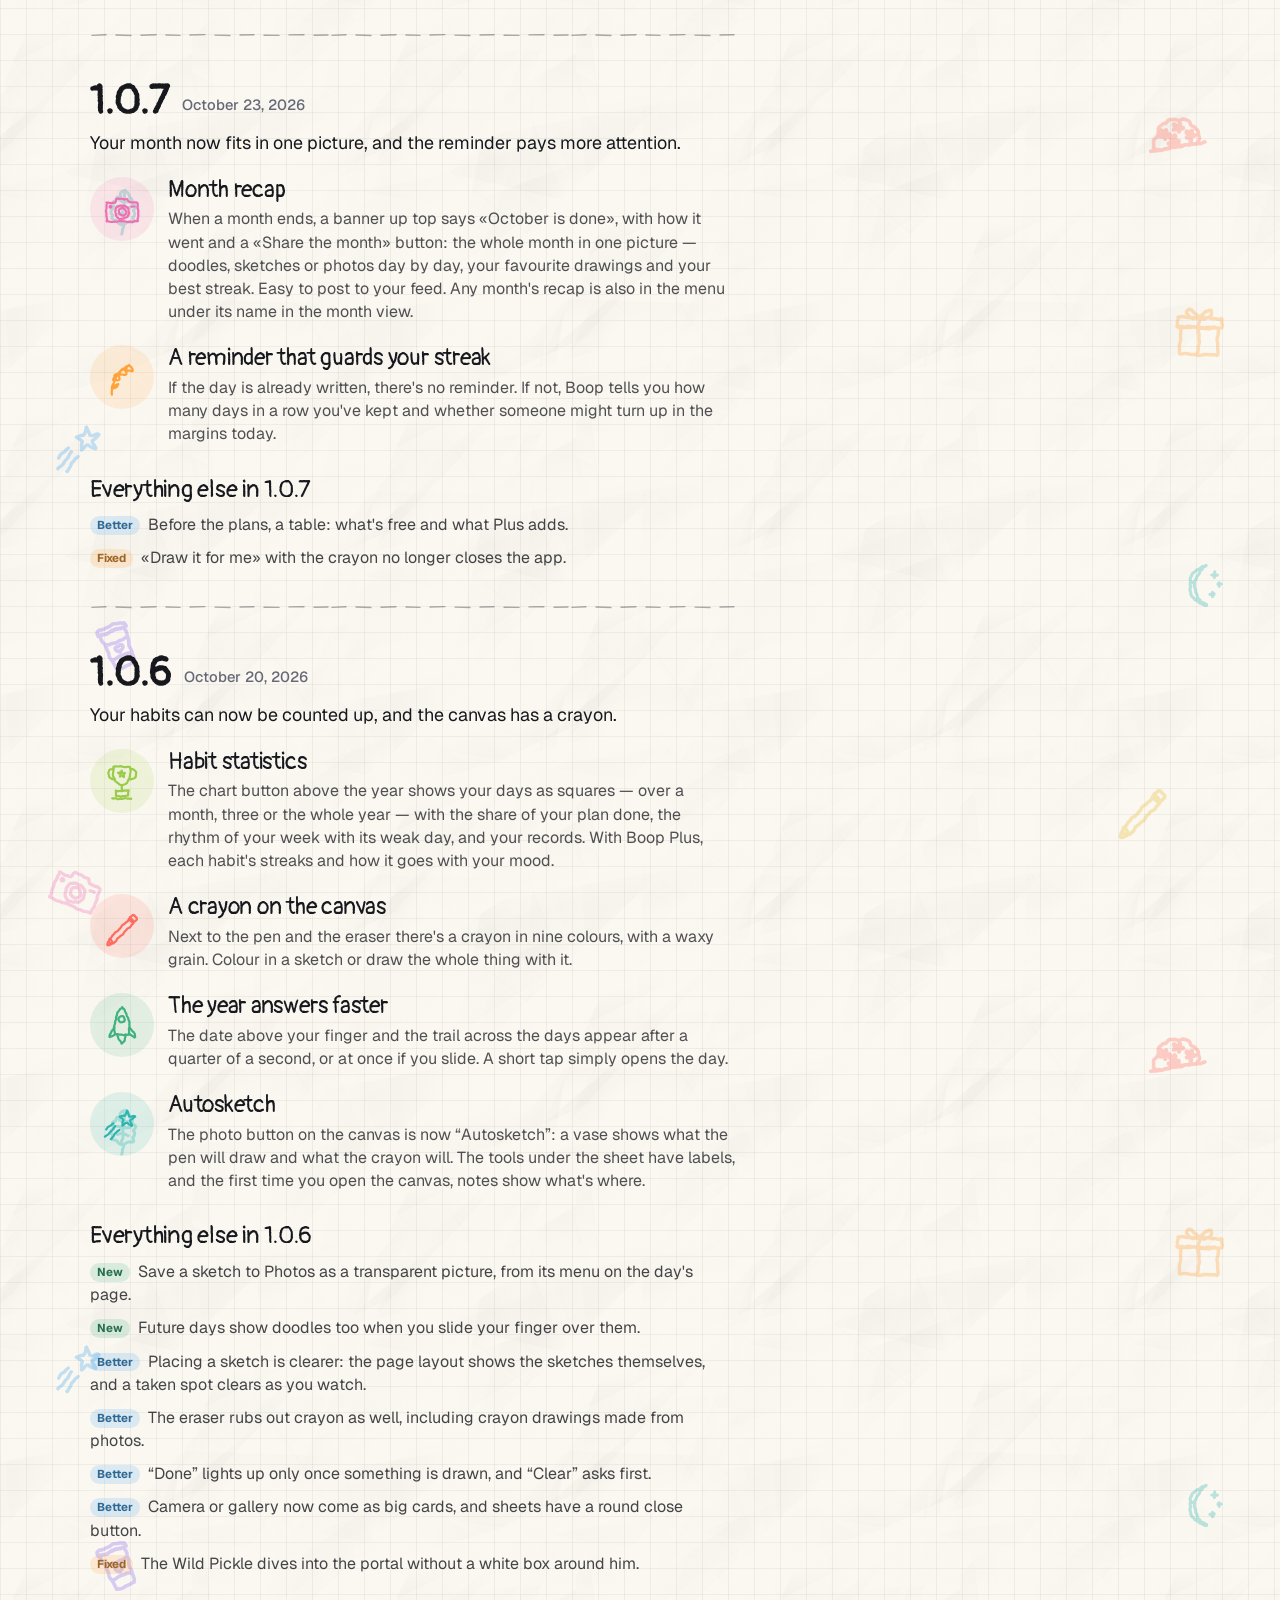
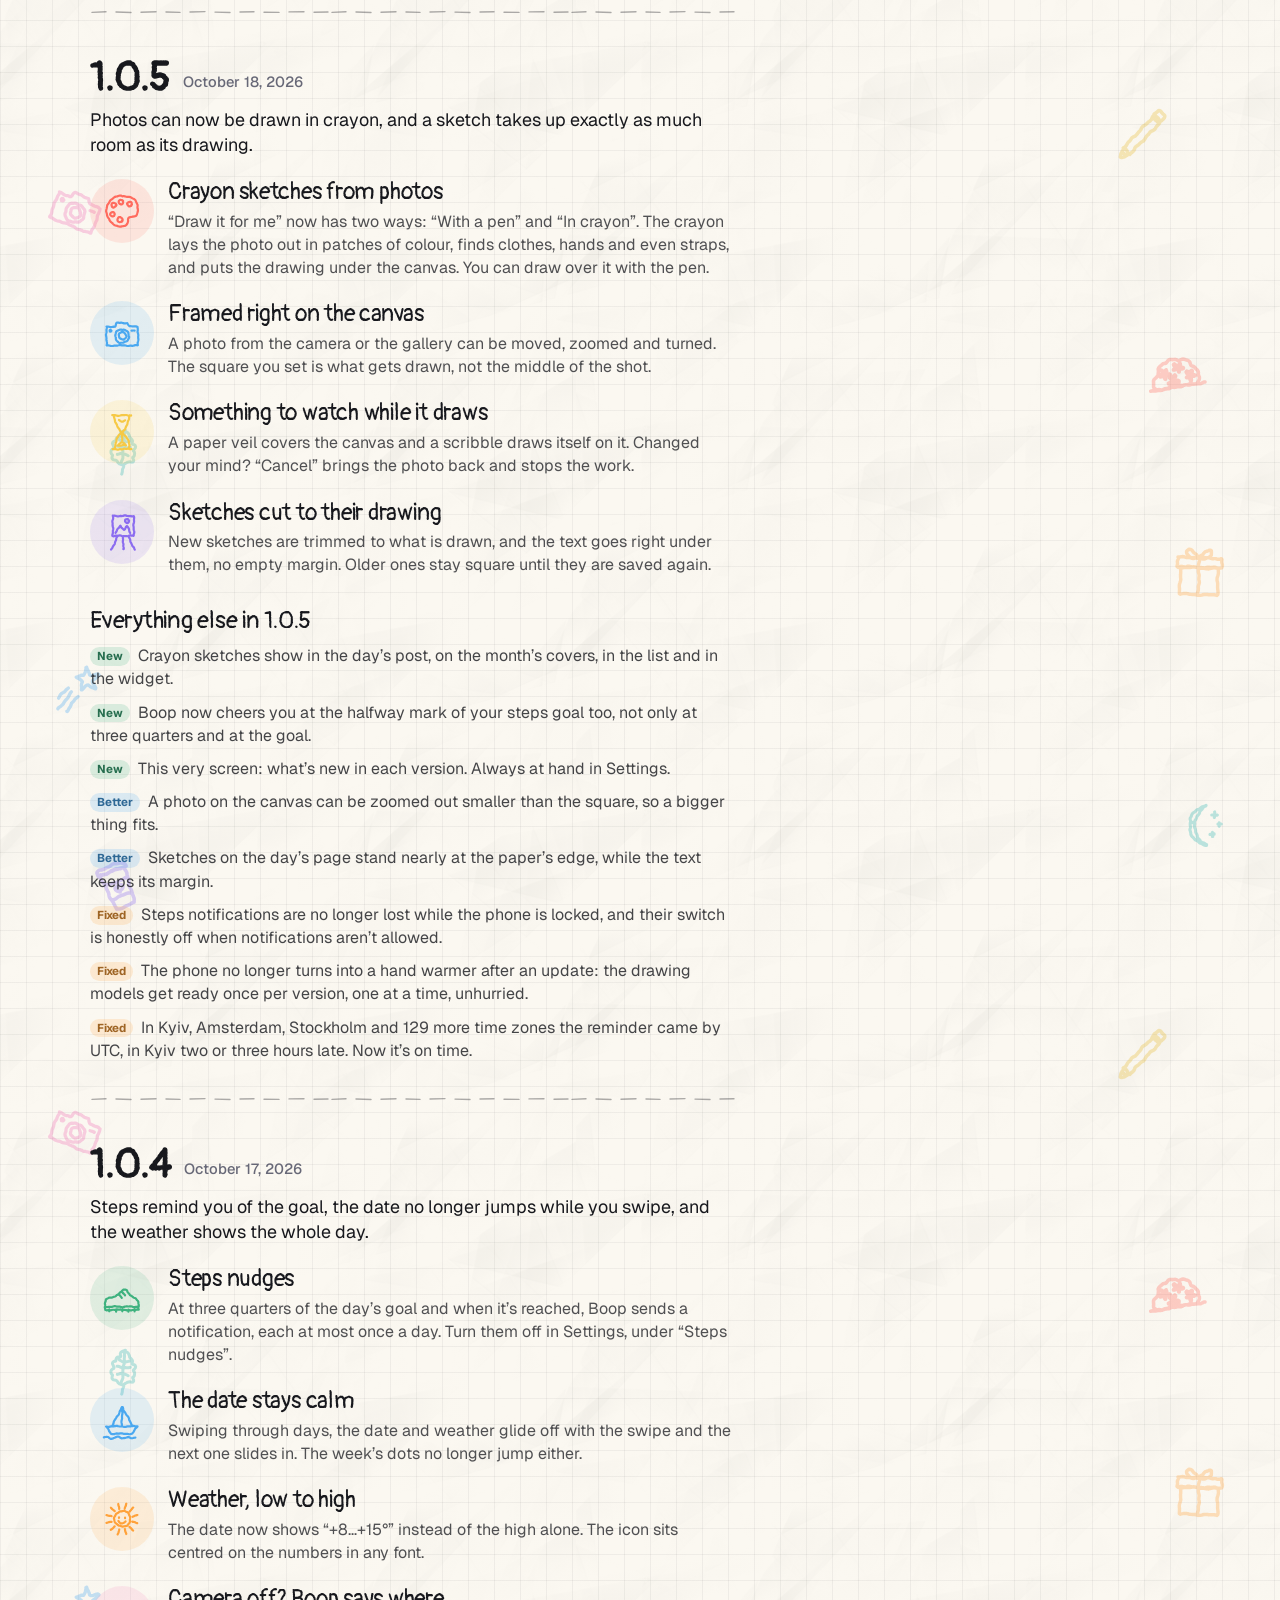
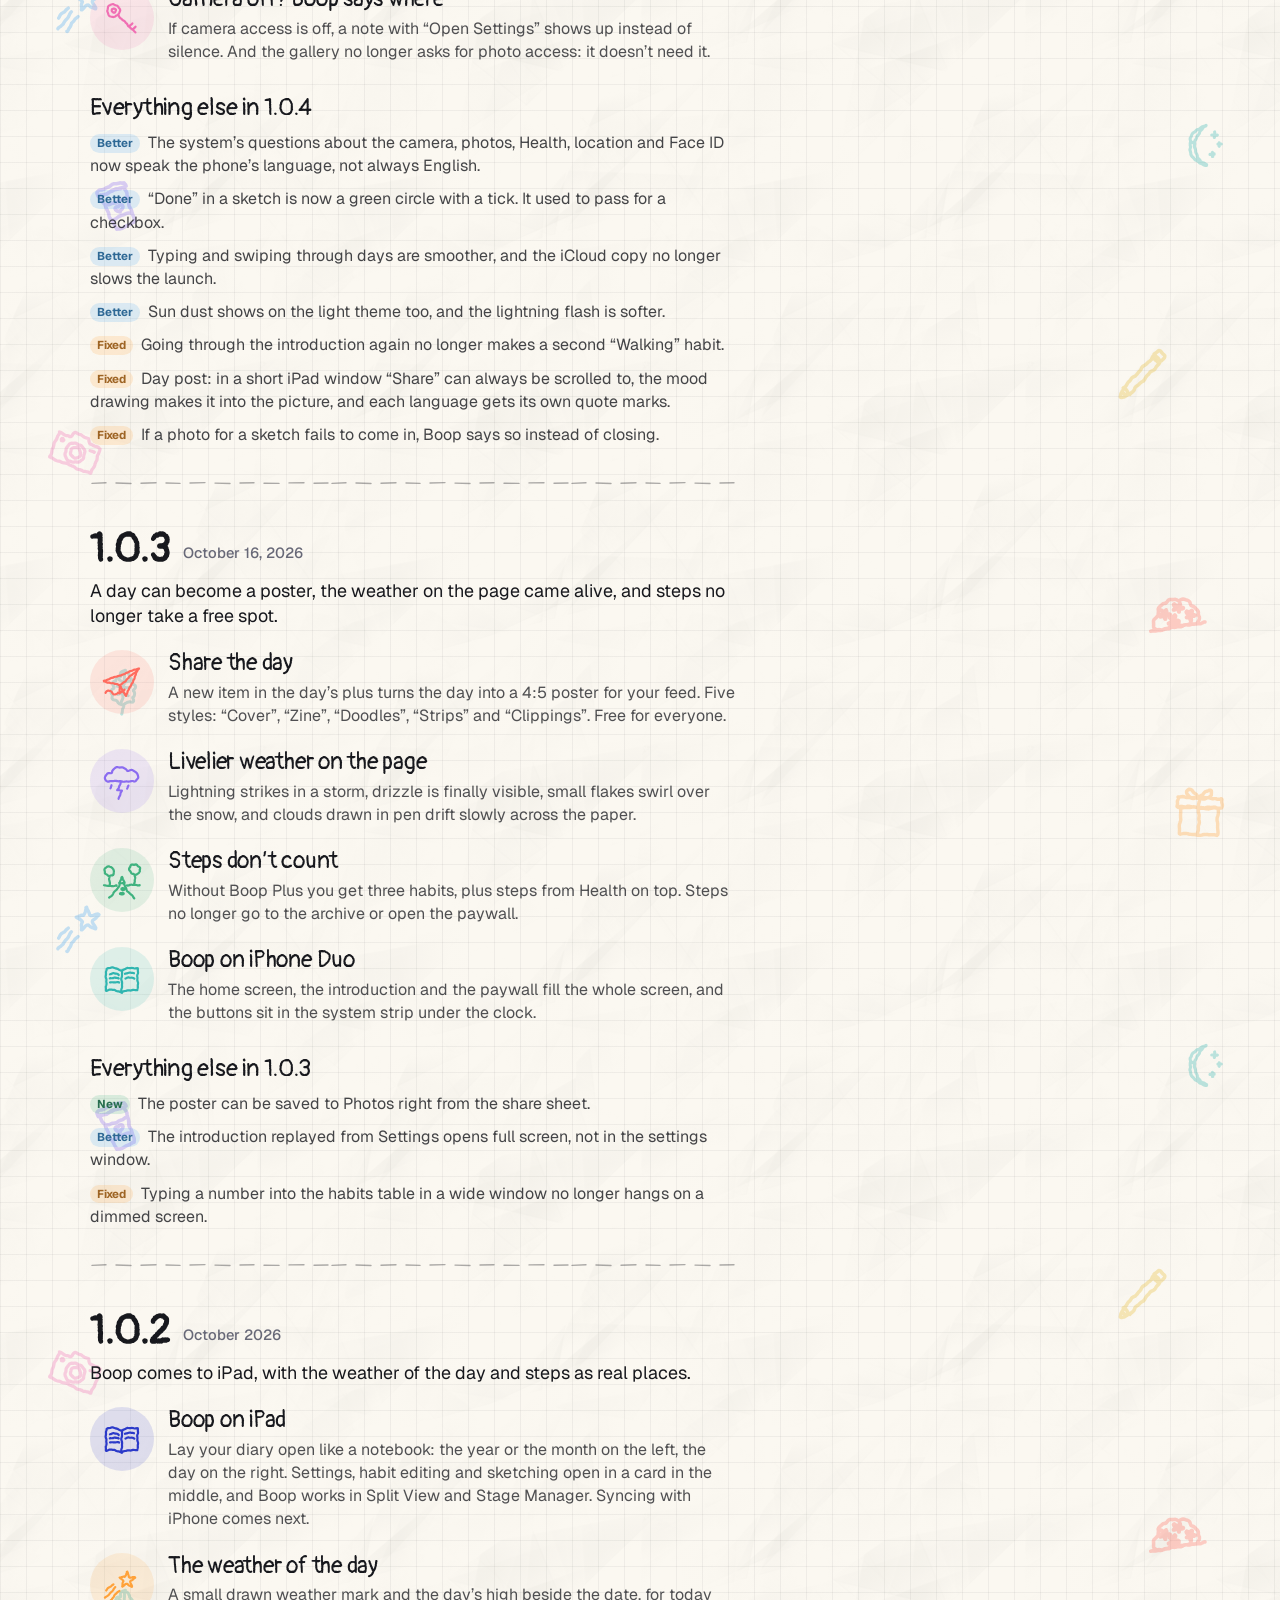
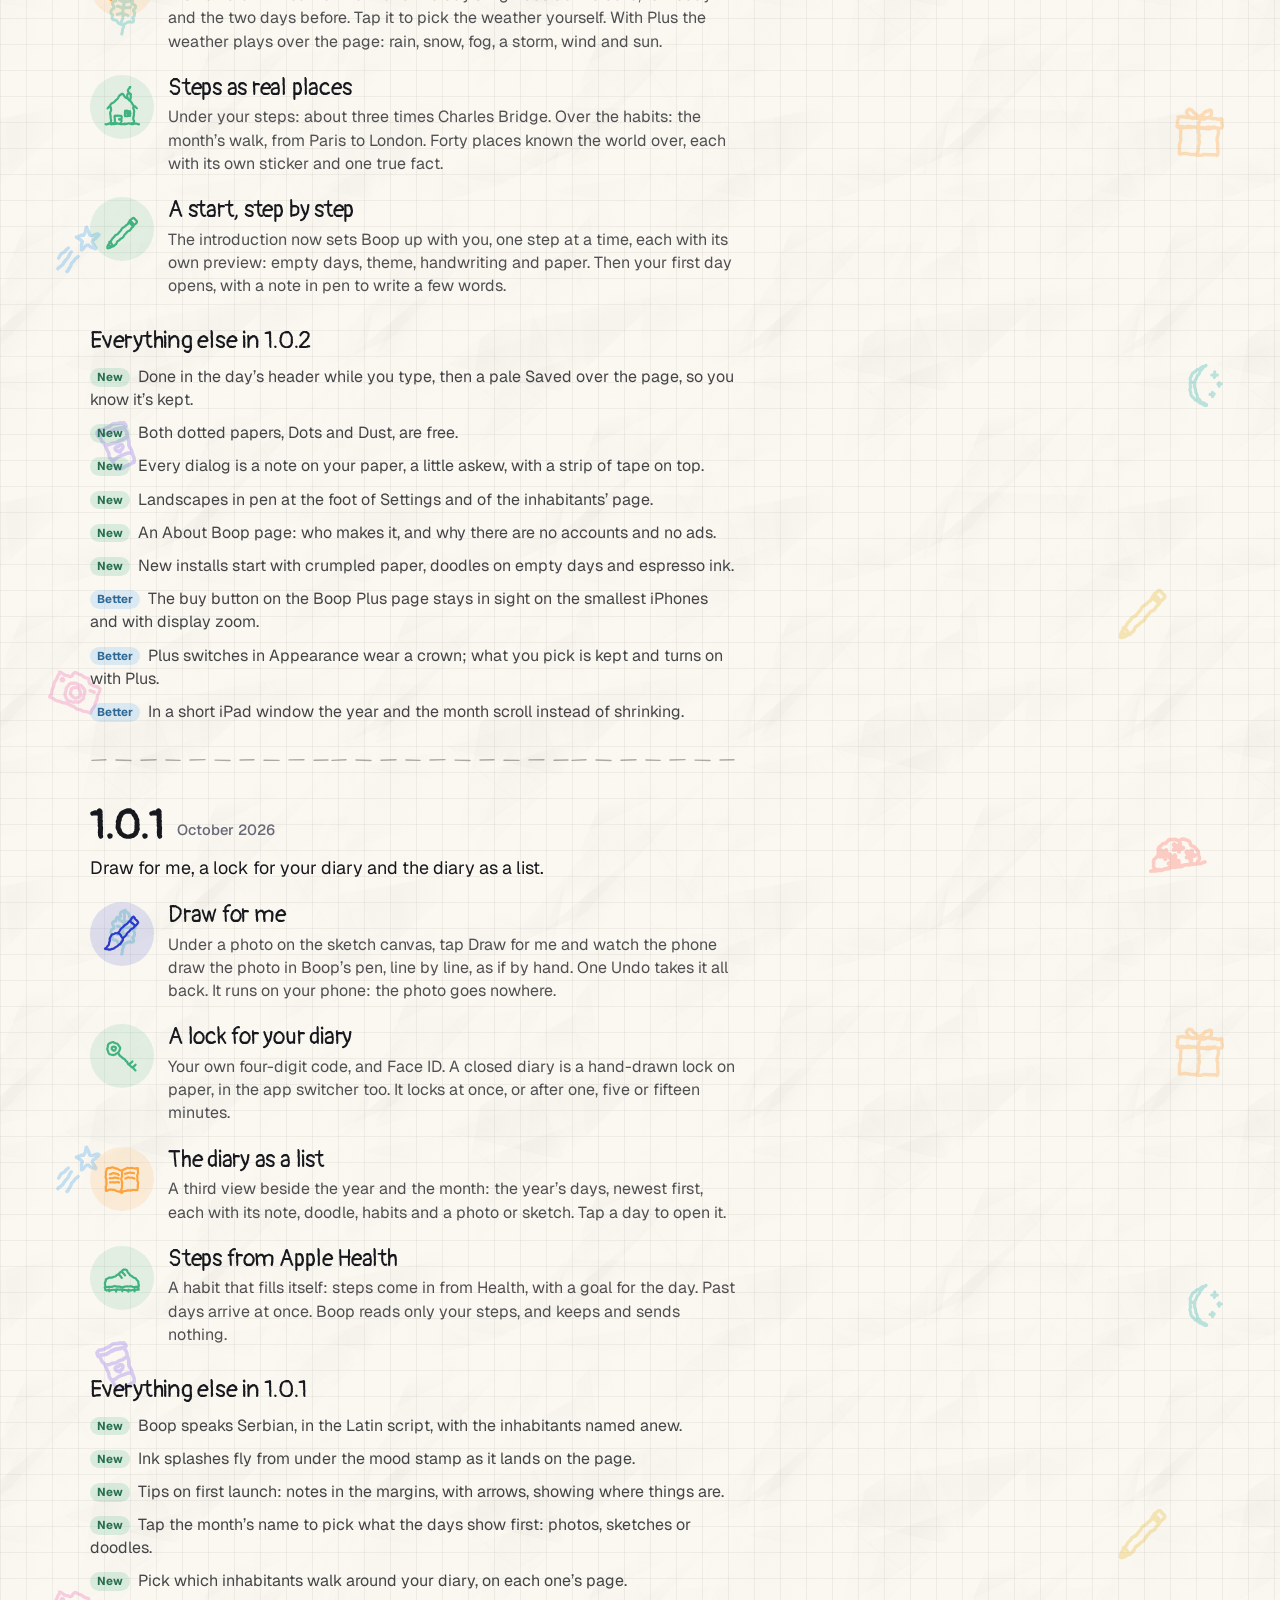
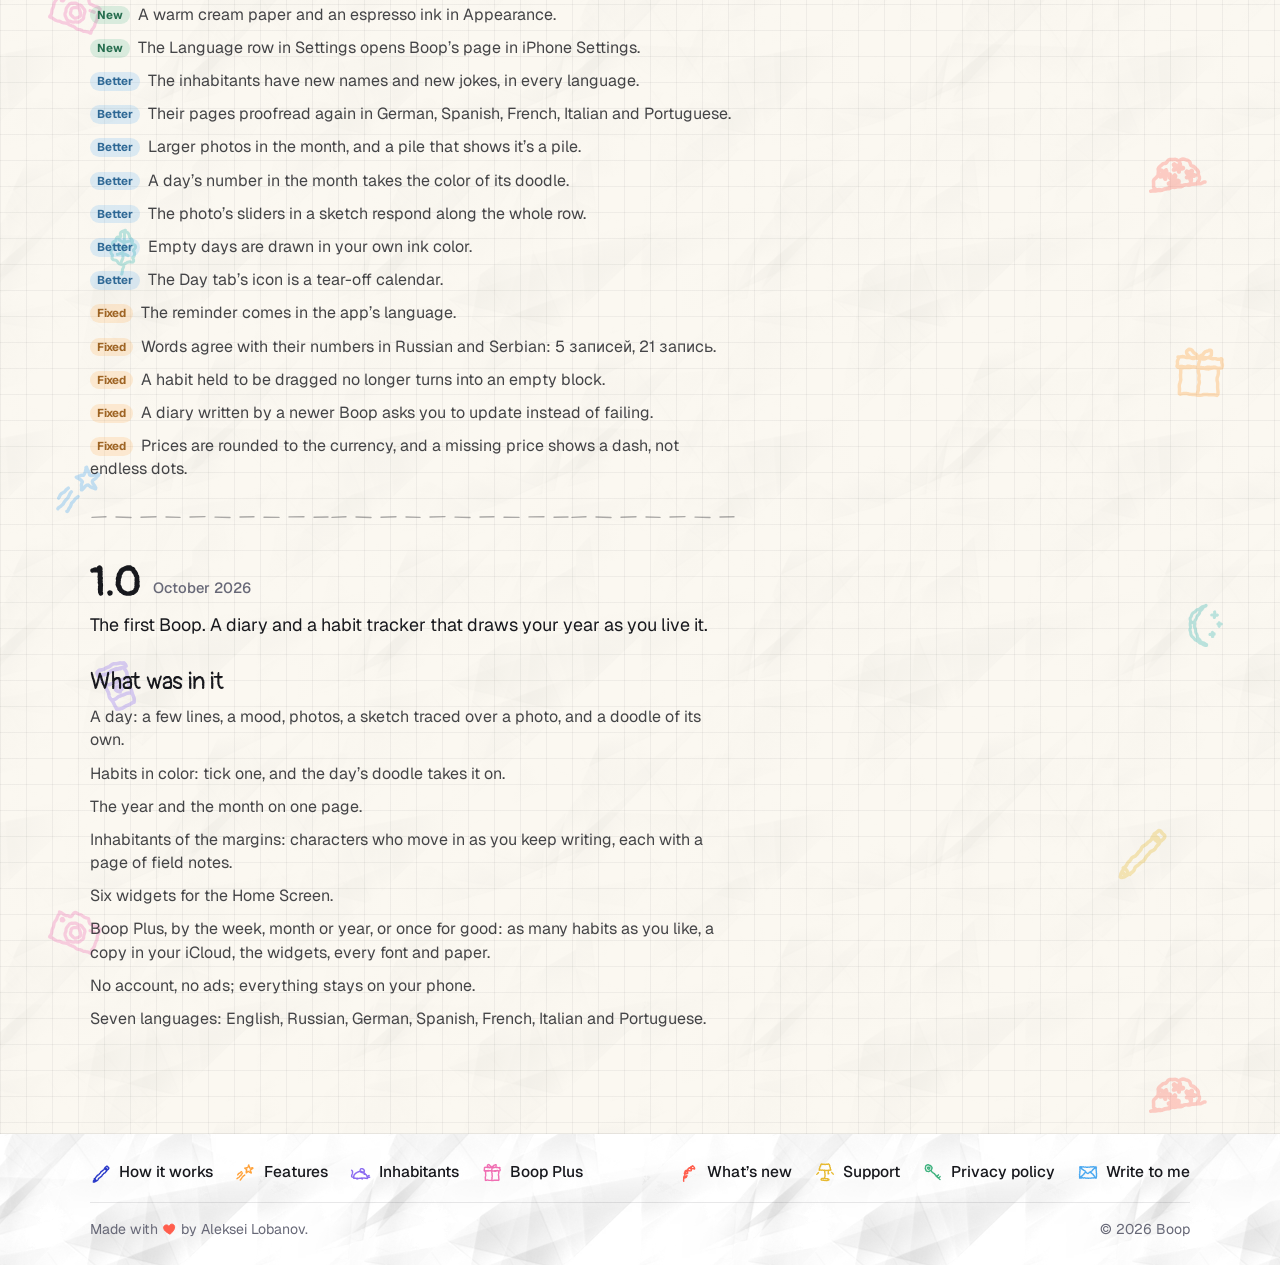
==== commit ad264d7f: "What's New: 1.0.17 out (Nov 25), 1.0.18 coming soon" ====
--- a/changelog/index.html
+++ b/changelog/index.html
@@ -4,10 +4,10 @@
 <meta charset="utf-8">
 <meta name="viewport" content="width=device-width, initial-scale=1">
 <title>What&#8217;s new in Boop</title>
-<meta name="description" content="Every version of Boop, the newest first. 1.0.16: November, with a soundtrack 🎧 Your songs of the day now turn into pictures and playlists, and Boop can even name a song by ear.">
+<meta name="description" content="Every version of Boop, the newest first. 1.0.17: Your days' songs now play in full 🎧 Right inside Boop, with a record spinning and your days around it.">
 <link rel="canonical" href="https://alobanov.github.io/getboop/changelog/">
 <meta property="og:title" content="What&#8217;s new in Boop">
-<meta property="og:description" content="Every version of Boop, the newest first. 1.0.16: November, with a soundtrack 🎧 Your songs of the day now turn into pictures and playlists, and Boop can even name a song by ear.">
+<meta property="og:description" content="Every version of Boop, the newest first. 1.0.17: Your days' songs now play in full 🎧 Right inside Boop, with a record spinning and your days around it.">
 <meta property="og:image" content="https://alobanov.github.io/getboop/img/year-canvas.jpg">
 <meta name="apple-itunes-app" content="app-id=6818434144">
 <link rel="icon" href="../favicon-64.png" type="image/png">
@@ -27,8 +27,22 @@
 <article class="page changelog">
 <h1>What&#8217;s new</h1>
 <!-- app:start -->
+<section class="release" id="v1.0.18">
+<header class="rel-head"><h2>1.0.18</h2><span class="when">Coming soon</span></header>
+<p class="tagline">Your month now comes as a sheet of stickers ✂️ And the streak forgives a day: fill in yesterday in the morning.</p>
+<div class="change"><span class="spot" style="--c:#FF6B5E" aria-hidden="true"><svg viewBox="0 0 40 40"><use href="../img/whats_new.svg#doodle_168"/></svg></span><div><h3>A sticker sheet for your month</h3><p>Month recap cuts the month's sketches, photos or doodles into stickers with a thin white edge and packs them tight on a sheet. Photos keep their own shape, and the month's favourite doodle turns up more than once. The streak badges and the calendar grid are gone: it's just your month.</p></div></div>
+<div class="change"><span class="spot" style="--c:#FFA23A" aria-hidden="true"><svg viewBox="0 0 40 40"><use href="../img/whats_new.svg#doodle_125"/></svg></span><div><h3>The streak forgives a day</h3><p>Didn't get to it in the evening? A day still counts if you write it by the end of the next one, so you can fill in yesterday over breakfast. Past streaks are re-counted, and the pencil flowers in the pot are back to life. While there's still time for yesterday, the pot, the widget and the reminder will say so.</p></div></div>
+<div class="change"><span class="spot" style="--c:#4AA8F0" aria-hidden="true"><svg viewBox="0 0 40 40"><use href="../img/whats_new.svg#doodle_106"/></svg></span><div><h3>The year, edge to edge</h3><p>On the phone the year now fills almost the whole screen: narrower margins, wider cells and bigger doodles.</p></div></div>
+<h3 class="more">Everything else in 1.0.18</h3>
+<ul class="rest">
+<li><span class="label new">New</span>Creases are now a sheet decoration of their own in Appearance, next to the dog-ear and punched holes. The Deckled edge comes without them, but if you picked it before, it looks as it did.</li>
+<li><span class="label better">Better</span>An opened sketch shows up whole right away, without drawing itself again.</li>
+<li><span class="label fixed">Fixed</span>Month recap no longer closes the app when nearly every day of the month has a sketch.</li>
+<li><span class="label fixed">Fixed</span>The date over your finger held on the year no longer hides under the top buttons.</li>
+</ul>
+</section>
 <section class="release" id="v1.0.17">
-<header class="rel-head"><h2>1.0.17</h2><span class="when">Coming soon</span></header>
+<header class="rel-head"><h2>1.0.17</h2><span class="when">November 25, 2026</span></header>
 <p class="tagline">Your days' songs now play in full 🎧 Right inside Boop, with a record spinning and your days around it.</p>
 <div class="change"><span class="spot" style="--c:#8B6CF0" aria-hidden="true"><svg viewBox="0 0 40 40"><use href="../img/whats_new.svg#doodle_140"/></svg></span><div><h3>A record player</h3><p>With an Apple Music subscription, the songs of a week, a month or your whole diary play in full right in Boop. A hand-drawn record spins in the middle, and the song's day is laid out around it: photos, a sketch and the mood. When the song changes, another day drops onto the table.</p></div></div>
 <div class="change"><span class="spot" style="--c:#2FB5B0" aria-hidden="true"><svg viewBox="0 0 40 40"><use href="../img/whats_new.svg#doodle_134"/></svg></span><div><h3>All your songs on one page</h3><p>Music now opens on a list of every song, by month or by week. Listen to all, shuffle, or tap any song. The pictures for stories moved behind the Share button.</p></div></div>
